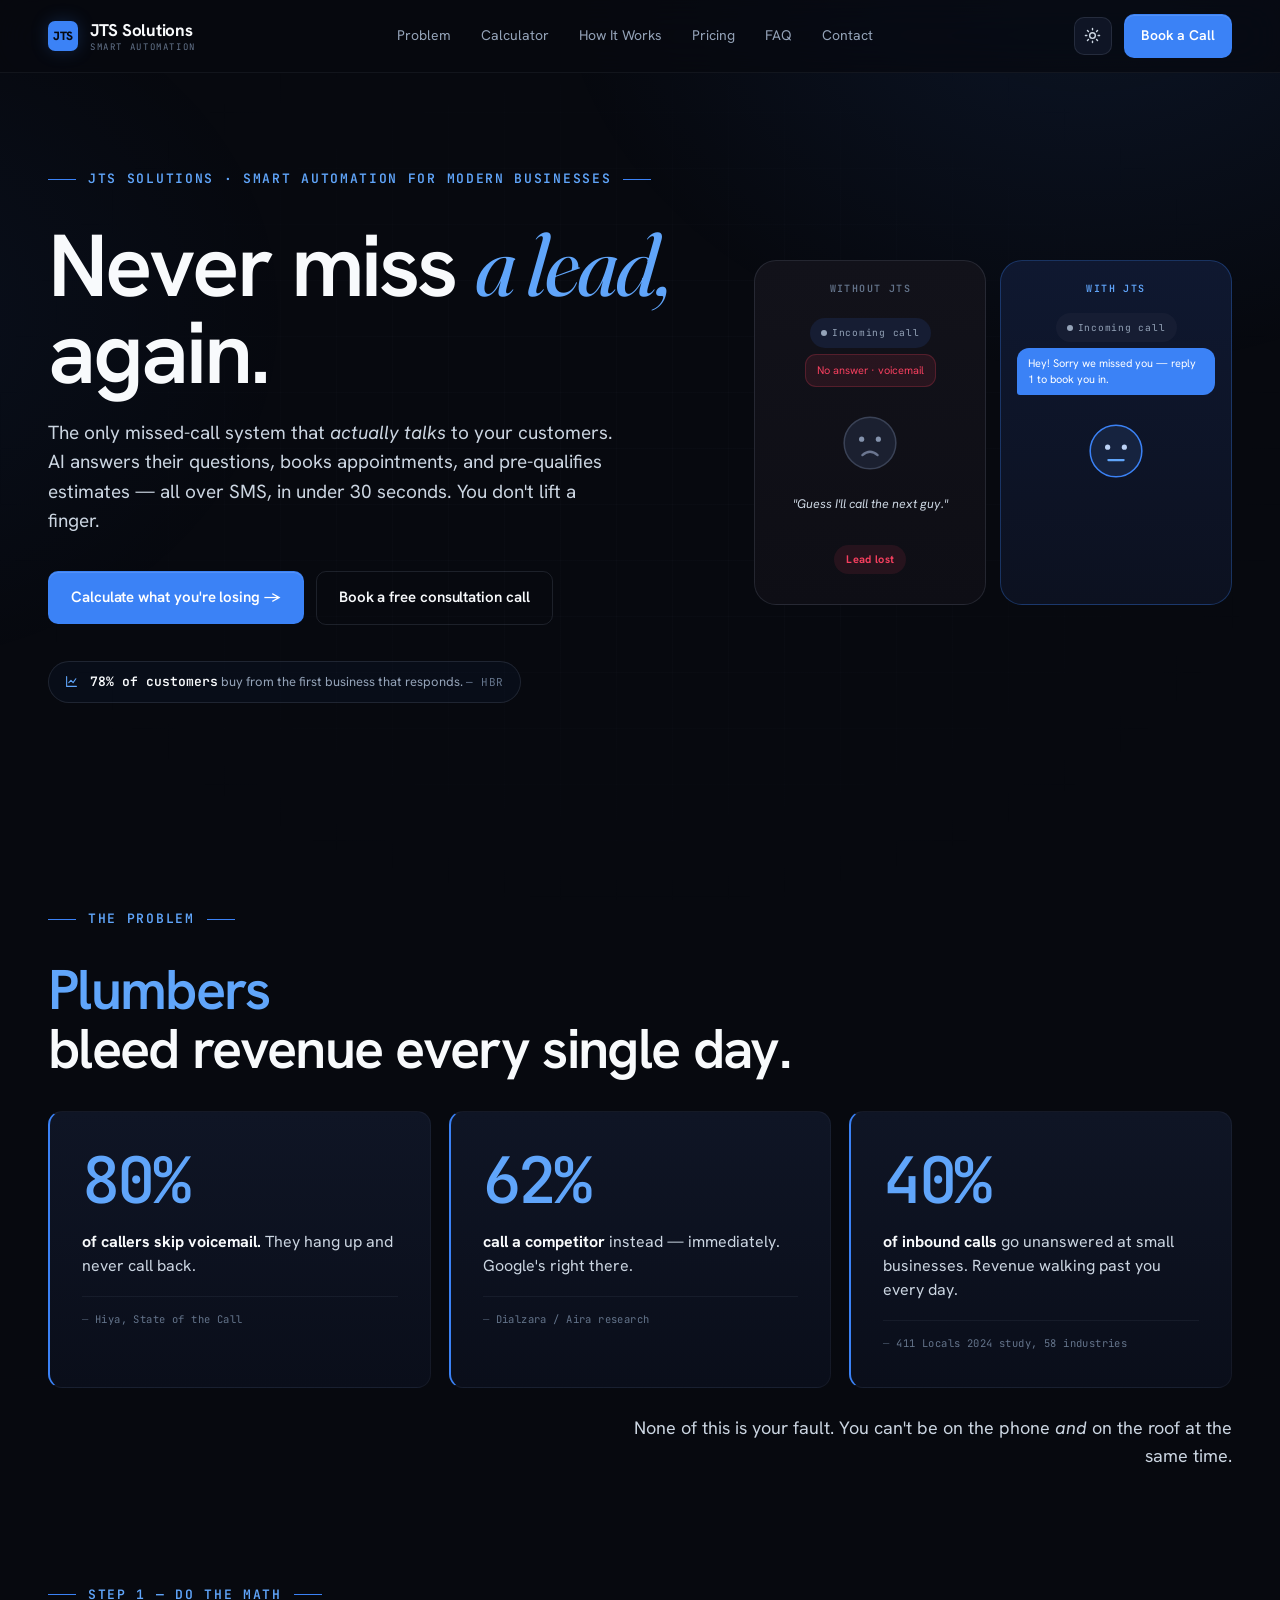
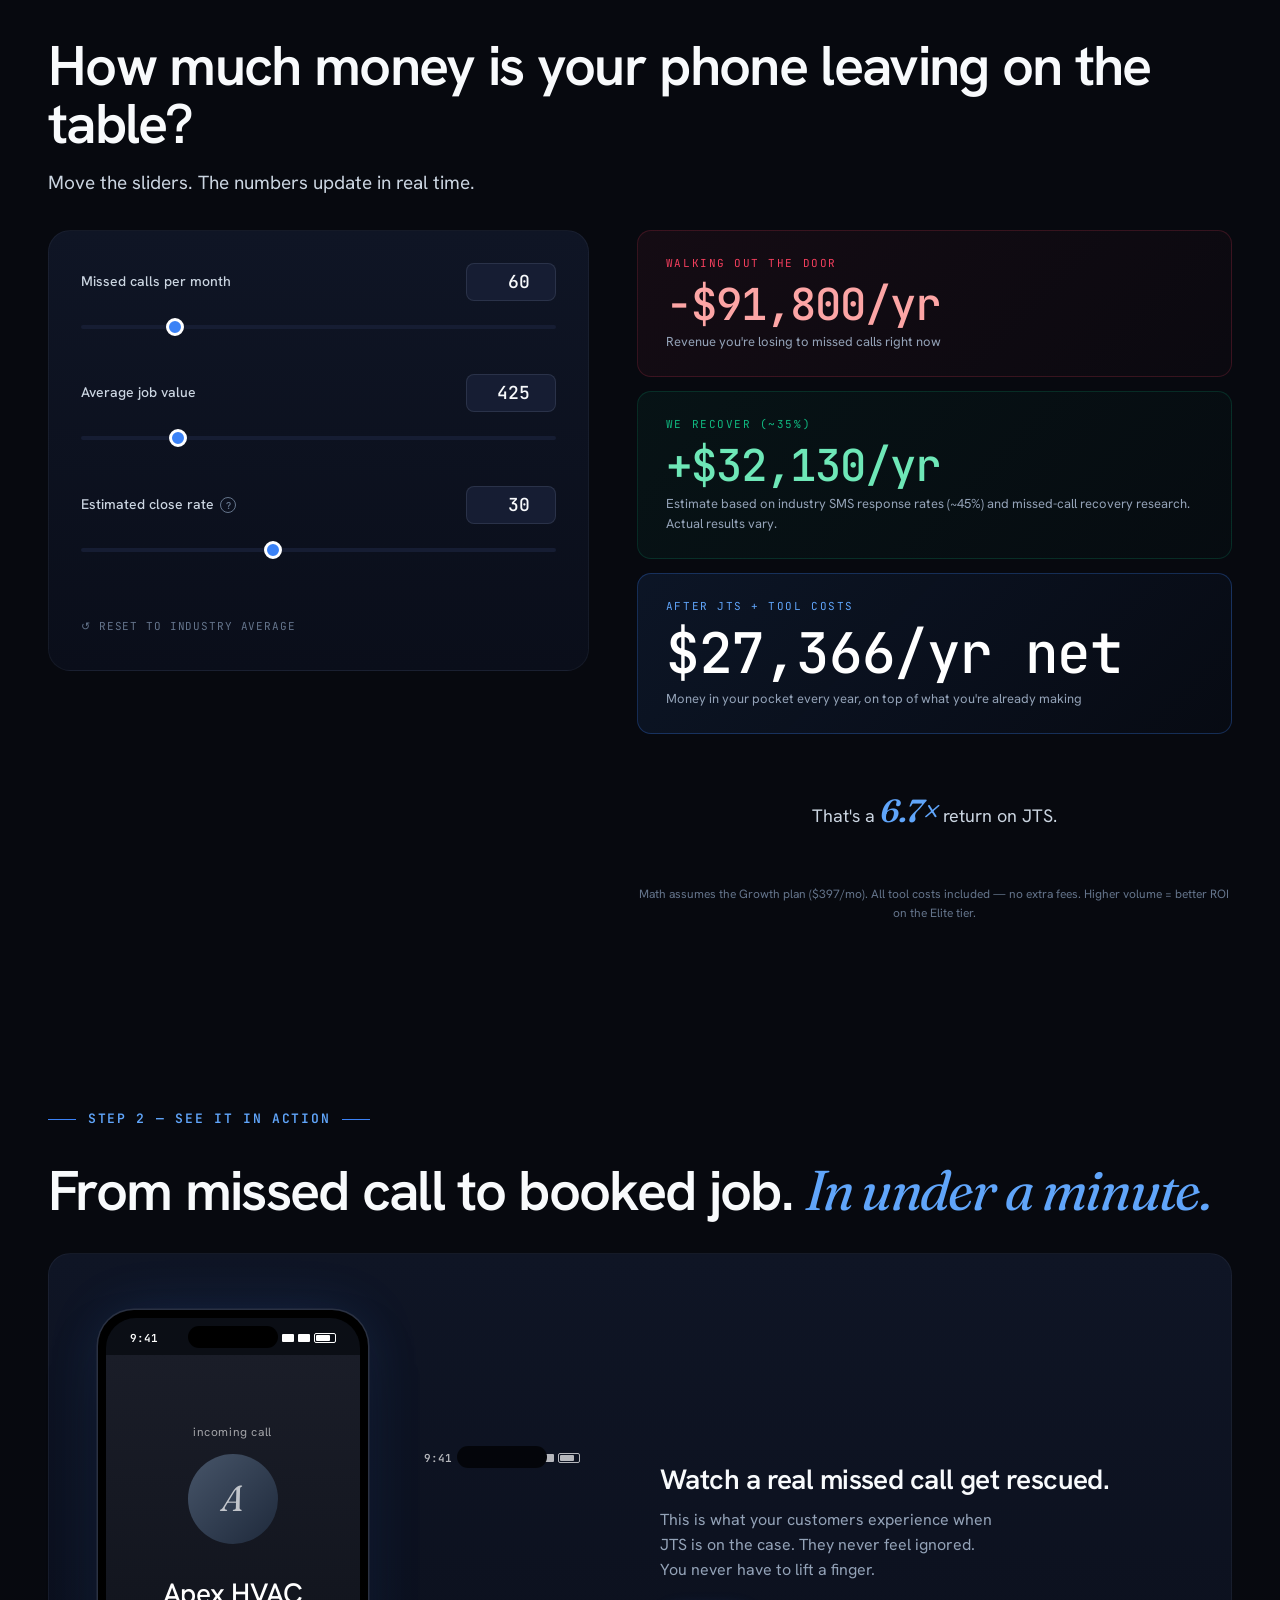
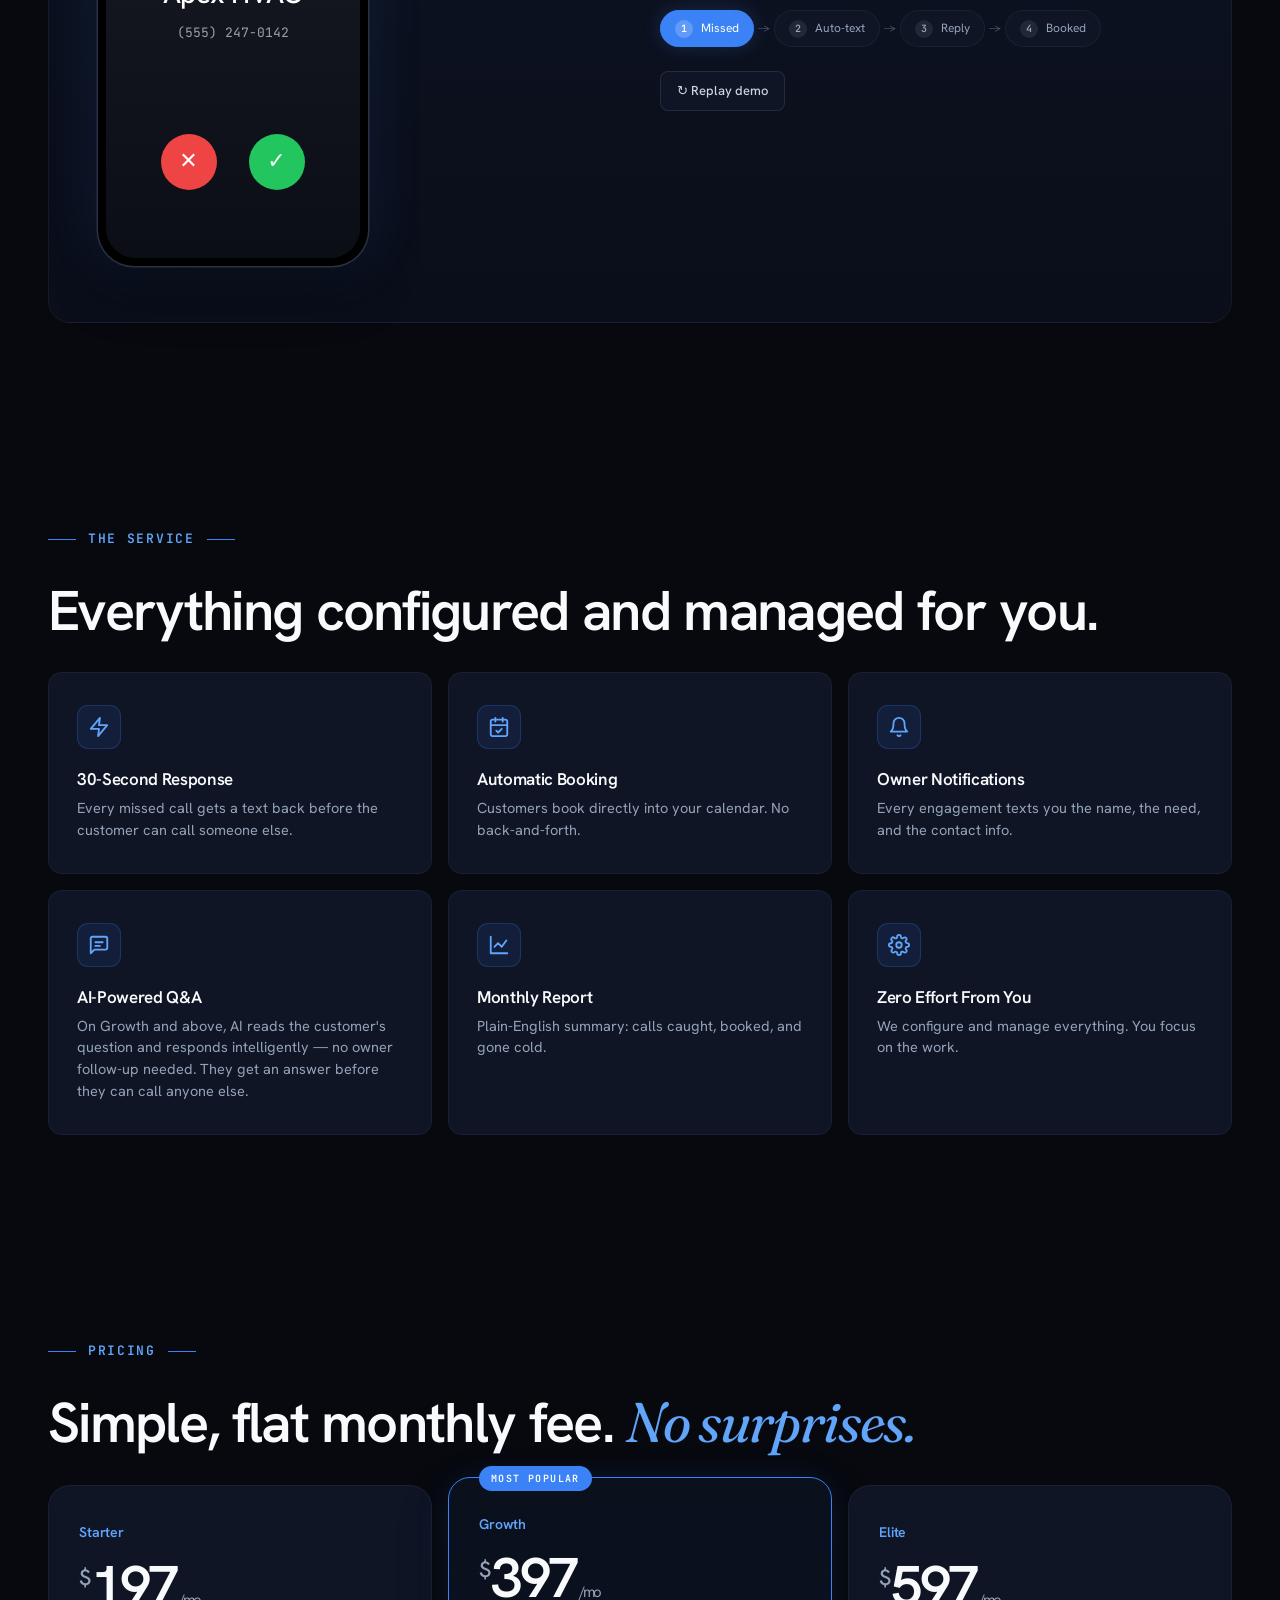
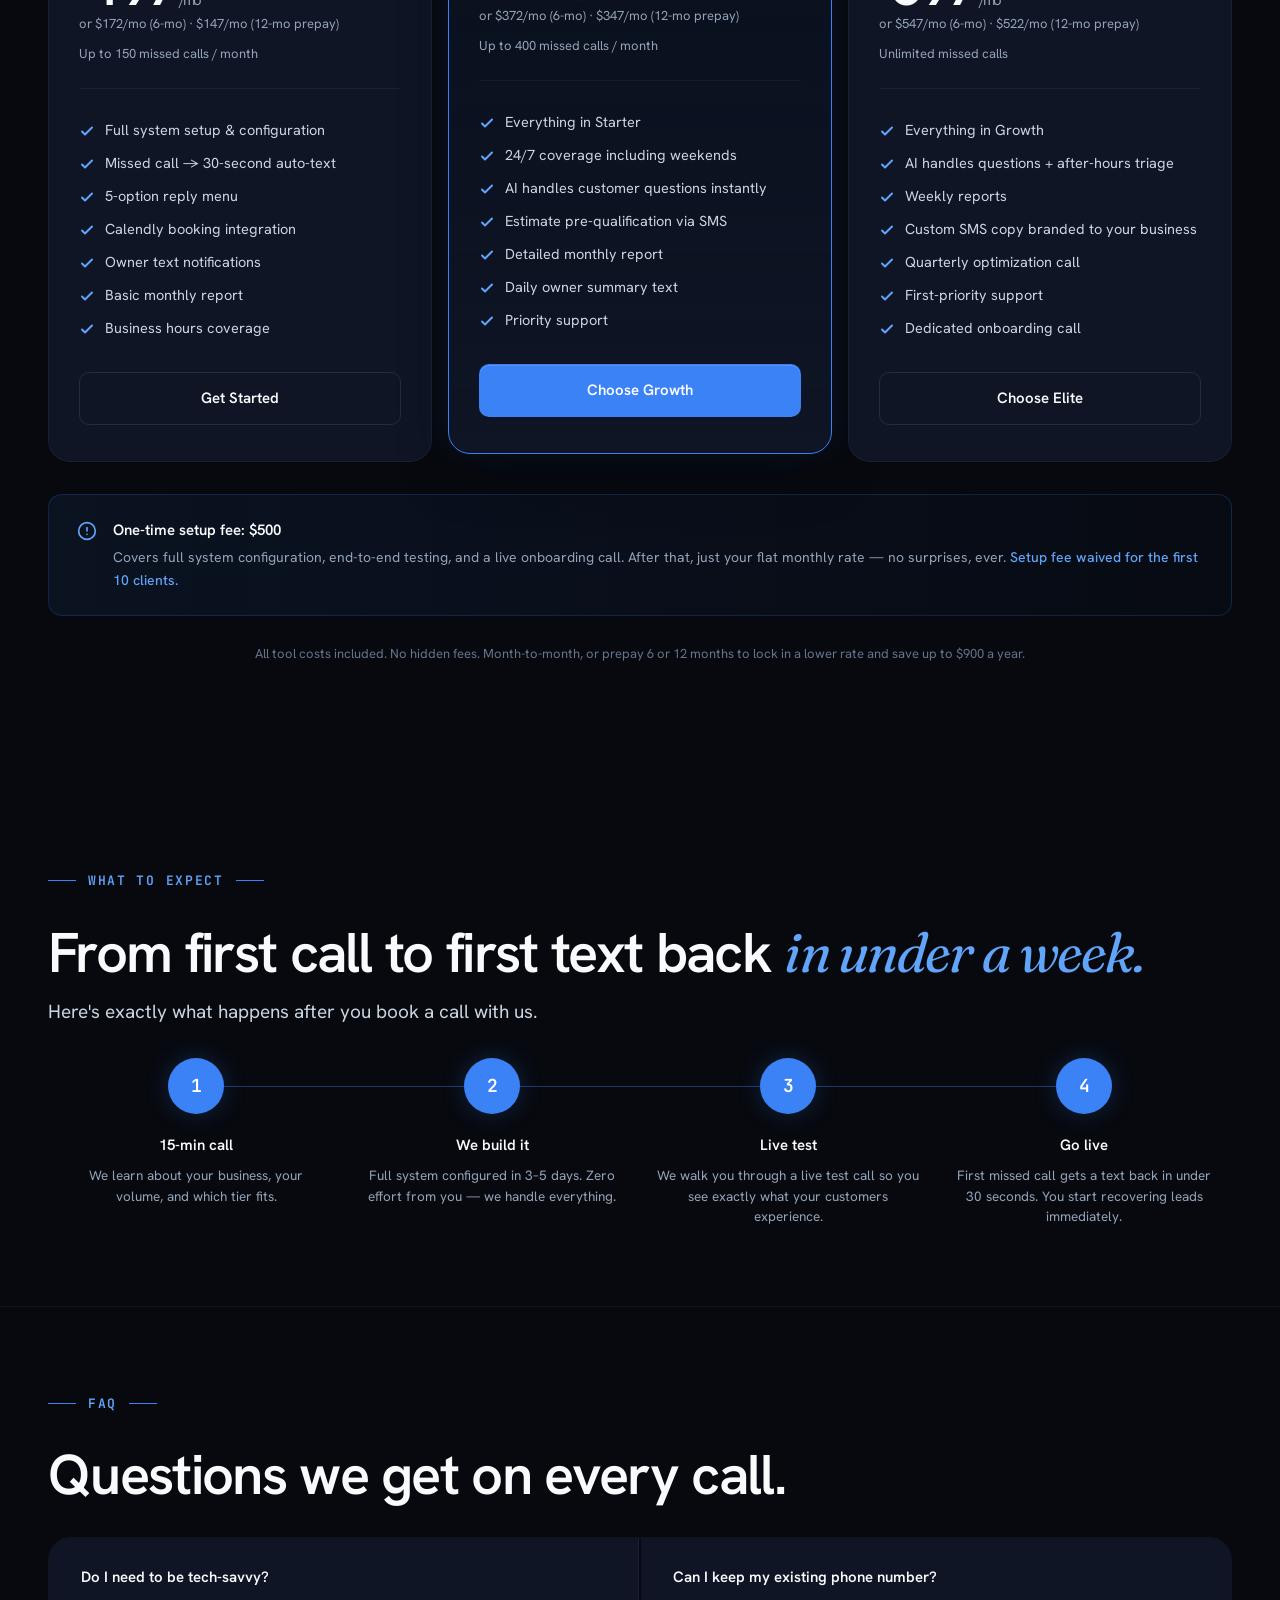
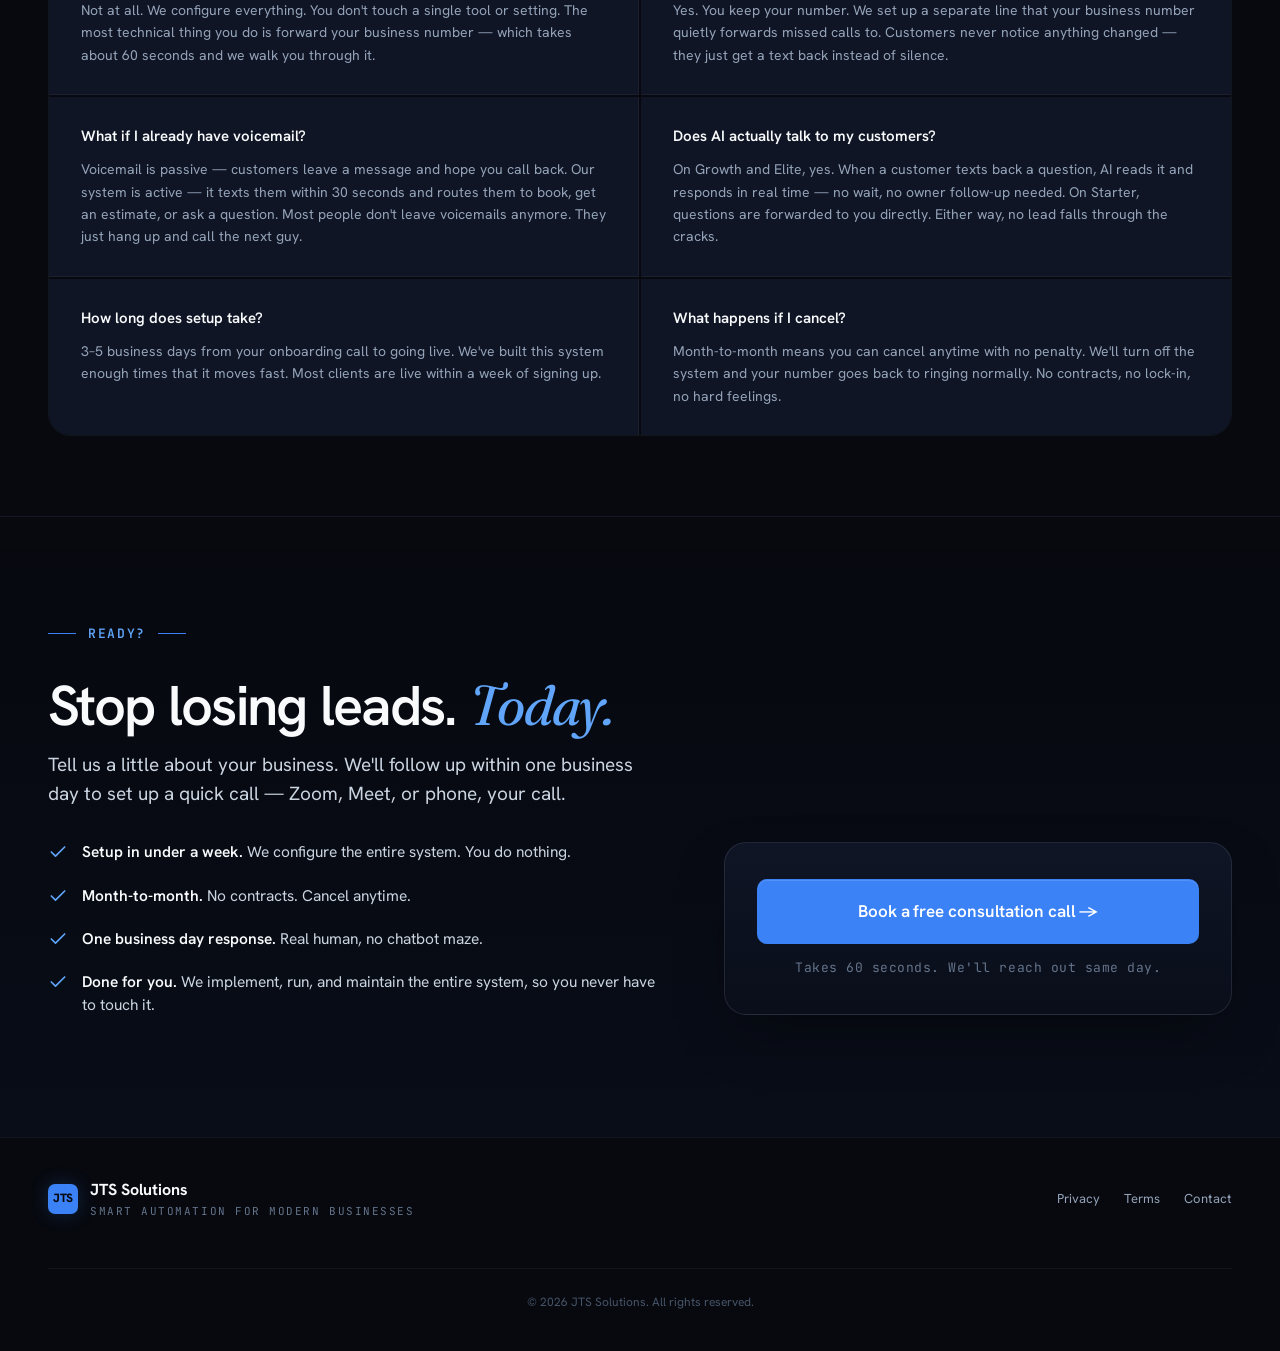
==== index.html @ 3356adad "Enlarge section labels and rework problem-close line - Bigger, more legible eyebrow labels (13px, ti" ====
<!DOCTYPE html>
<html lang="en">
<head>
<meta charset="UTF-8">
<meta name="viewport" content="width=device-width, initial-scale=1.0">
<meta name="description" content="JTS Solutions — AI-powered callback automation that texts your missed callers back in 30 seconds, so small businesses stop losing leads to voicemail. Never miss a lead again.">
<title>JTS Solutions — Never Miss a Lead Again</title>
<link rel="icon" type="image/svg+xml" href="data:image/svg+xml,%3Csvg xmlns='http://www.w3.org/2000/svg' viewBox='0 0 32 32'%3E%3Crect width='32' height='32' rx='6' fill='%230A0E1A'/%3E%3Cpath d='M9 9h14M9 15l4 4-4 4M19 23h4' stroke='%233B82F6' stroke-width='2.5' stroke-linecap='round' stroke-linejoin='round' fill='none'/%3E%3C/svg%3E">
<link rel="preconnect" href="https://fonts.googleapis.com">
<link rel="preconnect" href="https://fonts.gstatic.com" crossorigin>
<link href="https://fonts.googleapis.com/css2?family=Fraunces:ital,opsz,wght@0,9..144,400;0,9..144,600;0,9..144,700;1,9..144,400;1,9..144,600&family=Hanken+Grotesk:wght@300;400;500;600;700&family=JetBrains+Mono:wght@400;500;600&display=swap" rel="stylesheet">
<style>
/* ============================================================
   JTS SOLUTIONS — Never Miss a Lead Again
   ============================================================ */

:root {
  /* DARK (default) */
  --bg-0: #07090F;
  --bg-1: #0A0E1A;
  --bg-2: #0F1525;
  --bg-3: #161D33;
  --bg-elev: #1B2440;
  --line: rgba(148, 163, 184, 0.08);
  --line-2: rgba(148, 163, 184, 0.16);
  --blue: #3B82F6;
  --blue-bright: #60A5FA;
  --blue-soft: #93C5FD;
  --blue-glow: rgba(59, 130, 246, 0.22);
  --green: #10B981;
  --green-soft: rgba(16, 185, 129, 0.12);
  --rose: #F43F5E;
  --rose-soft: rgba(244, 63, 94, 0.10);
  --text-1: #F8FAFC;
  --text-2: #CBD5E1;
  --text-3: #94A3B8;
  --text-4: #64748B;
  --text-5: #475569;
  --nav-bg: rgba(7,9,15,0.72);
  --hv-pain-bg: linear-gradient(180deg,#12121a,#0e0e15);
  --hv-jts-bg: linear-gradient(180deg,#0f1830,#0c1120);
  --hv-head-pain: #1b2030; --hv-head-pain-stroke: #3a4256;
  --hv-head-jts: #16233f;
  --hv-eye-pain: #8493ad; --hv-eye-jts: #bcd2f5; --hv-mouth-pain: #6b7690;
  --serif: 'Fraunces', ui-serif, Georgia, serif;
  --sans: 'Hanken Grotesk', system-ui, sans-serif;
  --mono: 'JetBrains Mono', ui-monospace, monospace;
  --max: 1240px;
  --radius-sm: 8px;
  --radius: 14px;
  --radius-lg: 22px;
}
:root[data-theme="light"] {
  /* LIGHT — warm off-white */
  --bg-0: #F9F7F3;
  --bg-1: #F1EEE8;
  --bg-2: #FEFCF9;
  --bg-3: #EEEAE3;
  --bg-elev: #FEFCF9;
  --line: rgba(15,23,42,0.09);
  --line-2: rgba(15,23,42,0.15);
  --blue: #2563EB;
  --blue-bright: #3B82F6;
  --blue-soft: #60A5FA;
  --blue-glow: rgba(37,99,235,0.15);
  --green: #059669;
  --green-soft: rgba(5,150,105,0.12);
  --rose: #E11D48;
  --rose-soft: rgba(225,29,72,0.10);
  --text-1: #0F172A;
  --text-2: #334155;
  --text-3: #5B6472;
  --text-4: #8A94A6;
  --text-5: #9AA6B6;
  --nav-bg: rgba(250,248,243,0.82);
  --hv-pain-bg: linear-gradient(180deg,#F2EFEA,#EAE6DF);
  --hv-jts-bg: linear-gradient(180deg,#EEF4FF,#E4EDFC);
  --hv-head-pain: #E3E7EF; --hv-head-pain-stroke: #C0C8D6;
  --hv-head-jts: #DBEAFF;
  --hv-eye-pain: #7C8699; --hv-eye-jts: #2563EB; --hv-mouth-pain: #7C8699;
}

* { margin: 0; padding: 0; box-sizing: border-box; }
html { scroll-behavior: smooth; }
body {
  background: var(--bg-0);
  color: var(--text-1);
  font-family: var(--sans);
  font-size: 16px;
  line-height: 1.55;
  -webkit-font-smoothing: antialiased;
  -moz-osx-font-smoothing: grayscale;
  overflow-x: hidden;
  font-feature-settings: 'ss01', 'cv11';
}
img, svg { display: block; max-width: 100%; }
button { font: inherit; color: inherit; cursor: pointer; border: none; background: none; }
input, textarea, select { font: inherit; color: inherit; outline: none; }
a { color: inherit; text-decoration: none; }
::selection { background: var(--blue); color: var(--bg-0); }

/* atmosphere */
body::before {
  content: '';
  position: fixed; inset: 0;
  pointer-events: none;
  background:
    radial-gradient(ellipse 900px 700px at 85% -5%, rgba(59,130,246,0.10), transparent 60%),
    radial-gradient(ellipse 700px 600px at -10% 35%, rgba(59,130,246,0.06), transparent 60%);
  z-index: 0;
}
body::after {
  content: '';
  position: fixed; inset: 0;
  pointer-events: none;
  background-image:
    linear-gradient(rgba(148,163,184,0.025) 1px, transparent 1px),
    linear-gradient(90deg, rgba(148,163,184,0.025) 1px, transparent 1px);
  background-size: 56px 56px;
  -webkit-mask-image: radial-gradient(ellipse at center, black 30%, transparent 75%);
          mask-image: radial-gradient(ellipse at center, black 30%, transparent 75%);
  z-index: 0;
}
main, nav, footer { position: relative; z-index: 1; }

/* layout primitives */
.container { max-width: var(--max); margin: 0 auto; padding: 0 28px; }
.section { padding: 120px 0; position: relative; }
.section--tight { padding: 80px 0; }

.eyebrow {
  display: inline-flex;
  align-items: center;
  gap: 12px;
  font-family: var(--mono);
  font-size: 13px;
  font-weight: 600;
  letter-spacing: 0.13em;
  text-transform: uppercase;
  color: var(--blue-bright);
  margin-bottom: 32px;
}
.eyebrow::before {
  content: '';
  width: 28px;
  height: 1px;
  background: var(--blue);
}
.eyebrow::after {
  content: '';
  width: 28px;
  height: 1px;
  background: var(--blue);
}
.rot-word {
  display: inline-block;
  color: var(--blue-bright);
  transition: transform .34s cubic-bezier(.2,.8,.2,1), opacity .34s;
  will-change: transform, opacity;
}
.rot-word.rot-out { transform: translateY(-65%); opacity: 0; }
.rot-word.rot-in  { transform: translateY(65%); opacity: 0; transition: none; }

h1, h2, h3, h4 { font-family: var(--sans); font-weight: 600; letter-spacing: -0.02em; line-height: 1.05; }
.serif { font-family: var(--serif); font-weight: 400; }
.italic { font-style: italic; }

h1 { font-size: clamp(44px, 7.6vw, 88px); letter-spacing: -0.035em; line-height: 0.98; }
h2 { font-size: clamp(34px, 5vw, 56px); letter-spacing: -0.03em; }
h3 { font-size: clamp(22px, 2.4vw, 28px); }

p.lead { font-size: 19px; color: var(--text-2); line-height: 1.55; max-width: 56ch; }
p { color: var(--text-2); }
.muted { color: var(--text-3); }
.dim { color: var(--text-4); }

/* buttons */
.btn {
  display: inline-flex;
  align-items: center;
  justify-content: center;
  gap: 10px;
  padding: 14px 22px;
  border-radius: 10px;
  font-weight: 600;
  font-size: 15px;
  letter-spacing: -0.005em;
  transition: all 180ms ease;
  white-space: nowrap;
  cursor: pointer;
  border: 1px solid transparent;
}
.btn--primary {
  background: var(--blue);
  color: white;
  box-shadow: 0 0 0 0 var(--blue-glow), 0 1px 0 0 rgba(255,255,255,0.12) inset;
}
.btn--primary:hover {
  background: var(--blue-bright);
  box-shadow: 0 0 28px 4px var(--blue-glow), 0 1px 0 0 rgba(255,255,255,0.12) inset;
  transform: translateY(-1px);
}
.btn--ghost {
  background: transparent;
  color: var(--text-1);
  border-color: var(--line-2);
}
.btn--ghost:hover {
  border-color: var(--blue);
  color: white;
  background: rgba(59,130,246,0.06);
}
.btn--sm { padding: 10px 16px; font-size: 14px; }

/* ============================================================
   NAV
   ============================================================ */
nav.top {
  position: sticky;
  top: 0;
  z-index: 100;
  backdrop-filter: blur(18px) saturate(140%);
  -webkit-backdrop-filter: blur(18px) saturate(140%);
  background: var(--nav-bg);
  border-bottom: 1px solid var(--line);
}
.nav-inner {
  max-width: var(--max);
  margin: 0 auto;
  padding: 14px 28px;
  display: flex;
  align-items: center;
  justify-content: space-between;
  gap: 24px;
}
.brand {
  display: flex;
  align-items: center;
  gap: 12px;
  font-weight: 700;
  font-size: 17px;
  letter-spacing: -0.015em;
}
.brand-mark {
  width: 30px; height: 30px;
  background: var(--blue);
  border-radius: 7px;
  display: grid;
  place-items: center;
  color: var(--bg-0);
  font-weight: 800;
  font-size: 12px;
  letter-spacing: -0.02em;
  box-shadow: 0 0 18px var(--blue-glow);
}
.brand-text { color: var(--text-1); }
.brand-text small {
  display: block;
  font-family: var(--mono);
  font-size: 9px;
  font-weight: 400;
  letter-spacing: 0.18em;
  text-transform: uppercase;
  color: var(--text-4);
  margin-top: -2px;
}
.nav-links {
  display: flex;
  align-items: center;
  gap: 30px;
}
.nav-links a {
  font-size: 14px;
  color: var(--text-3);
  transition: color 150ms;
}
.nav-links a:hover { color: var(--text-1); }
.nav-right { display:flex; align-items:center; gap:12px; }
.theme-toggle { display:inline-flex; align-items:center; justify-content:center; width:38px; height:38px; border-radius:10px; border:1px solid var(--line-2); background:var(--bg-2); color:var(--text-2); transition:color .15s,border-color .15s,background .15s; }
.theme-toggle:hover { color:var(--text-1); border-color:var(--blue); }
.theme-toggle .ic-moon { display:none; }
.theme-toggle .ic-sun { display:block; }
:root[data-theme="light"] .theme-toggle .ic-moon { display:block; }
:root[data-theme="light"] .theme-toggle .ic-sun { display:none; }

@media (max-width: 880px) {
  .nav-links { display: none; }
}

/* ============================================================
   HERO
   ============================================================ */
.hero {
  padding: 90px 0 80px;
  position: relative;
  overflow: hidden;
}
.hero-grid {
  display: grid;
  grid-template-columns: 1.15fr 0.85fr;
  gap: 60px;
  align-items: center;
}
@media (max-width: 920px) {
  .hero-grid { grid-template-columns: 1fr; gap: 40px; }
}
.hero-text > * { opacity: 0; transform: translateY(14px); animation: rise 800ms cubic-bezier(0.2, 0.8, 0.2, 1) forwards; }
.hero-text > *:nth-child(1) { animation-delay: 80ms; }
.hero-text > *:nth-child(2) { animation-delay: 200ms; }
.hero-text > *:nth-child(3) { animation-delay: 360ms; }
.hero-text > *:nth-child(4) { animation-delay: 520ms; }
.hero-text > *:nth-child(5) { animation-delay: 680ms; }
@keyframes rise { to { opacity: 1; transform: translateY(0); } }

.hero h1 {
  margin-bottom: 22px;
}
.hero h1 .accent {
  font-family: var(--serif);
  font-style: italic;
  font-weight: 400;
  color: var(--blue-bright);
  letter-spacing: -0.025em;
}
.hero-sub {
  font-size: 19px;
  color: var(--text-2);
  max-width: 52ch;
  margin-bottom: 36px;
  line-height: 1.55;
}
.hero-ctas {
  display: flex;
  gap: 12px;
  flex-wrap: wrap;
  margin-bottom: 36px;
}
.hero-ticker {
  display: inline-flex;
  align-items: center;
  gap: 12px;
  padding: 10px 16px;
  border: 1px solid var(--line-2);
  border-radius: 999px;
  background: rgba(59,130,246,0.04);
  font-size: 13px;
  color: var(--text-3);
}
.hero-ticker .dot {
  width: 7px; height: 7px;
  background: var(--green);
  border-radius: 50%;
  box-shadow: 0 0 0 0 rgba(16,185,129,0.5);
  animation: pulse-dot 2.4s ease-in-out infinite;
}
@keyframes pulse-dot {
  0%, 100% { box-shadow: 0 0 0 0 rgba(16,185,129,0.5); }
  50% { box-shadow: 0 0 0 8px rgba(16,185,129,0); }
}
.hero-ticker strong {
  font-family: var(--mono);
  color: var(--text-1);
  font-weight: 500;
  font-variant-numeric: tabular-nums;
}

/* hero graphic */
.hero-graphic {
  opacity: 0;
  animation: rise 1000ms cubic-bezier(0.2,0.8,0.2,1) 600ms forwards;
  position: relative;
  aspect-ratio: 1 / 1;
  max-width: 520px;
  margin: 0 auto;
}
.hero-graphic svg { width: 100%; height: 100%; }
.hero-visual { opacity:0; animation: rise 1000ms cubic-bezier(0.2,0.8,0.2,1) 600ms forwards; display:grid; grid-template-columns:1fr 1fr; gap:14px; max-width:520px; width:100%; margin:0 auto; }
.hv-scene { border-radius: var(--radius-lg); border:1px solid var(--line-2); padding:20px 16px 22px; display:flex; flex-direction:column; align-items:center; text-align:center; }
.hv-pain { background: var(--hv-pain-bg); }
.hv-jts { background: var(--hv-jts-bg); border-color: rgba(59,130,246,0.30); }
.hv-lab { font-family:var(--mono); font-size:10px; letter-spacing:.14em; text-transform:uppercase; font-weight:600; margin-bottom:16px; }
.hv-pain .hv-lab { color: var(--text-4); }
.hv-jts .hv-lab { color: var(--blue-bright); }
.hv-strip { width:100%; min-height:74px; display:flex; flex-direction:column; gap:6px; justify-content:flex-end; margin-bottom:18px; }
.hv-msg { font-size:11px; line-height:1.4; padding:8px 11px; border-radius:11px; opacity:0; transform:translateY(6px); transition:opacity .4s, transform .4s; }
.hv-msg.hv-show { opacity:1; transform:none; }
.hv-ring { background:var(--bg-3); color:var(--text-3); align-self:center; border-radius:20px; font-family:var(--mono); font-size:9.5px; letter-spacing:.08em; }
.hv-vm { background:var(--rose-soft); color:var(--rose); border:1px solid rgba(244,63,94,0.22); align-self:center; }
.hv-txt { background:var(--blue); color:#fff; align-self:flex-start; border-radius:12px 12px 12px 3px; text-align:left; }
.hv-dot { display:inline-block; width:6px; height:6px; border-radius:50%; background:var(--text-3); margin-right:5px; animation:hv-blink 1s infinite; }
@keyframes hv-blink { 0%,100%{opacity:.3} 50%{opacity:1} }
.hv-face { width:76px; height:76px; margin-bottom:14px; }
.hv-head { transition:fill .5s, stroke .5s; }
.hv-pain .hv-head { fill:var(--hv-head-pain); stroke:var(--hv-head-pain-stroke); stroke-width:2; }
.hv-jts .hv-head { fill:var(--hv-head-jts); stroke:var(--blue); stroke-width:2; }
.hv-eye { transition:fill .5s; }
.hv-pain .hv-eye { fill:var(--hv-eye-pain); }
.hv-jts .hv-eye { fill:var(--hv-eye-jts); }
.hv-mouth { fill:none; stroke-width:3; stroke-linecap:round; opacity:0; transition:opacity .45s; }
.hv-pain .hv-mouth { stroke:var(--hv-mouth-pain); }
.hv-jts .hv-mouth { stroke:var(--blue-bright); }
.hv-m-neutral { opacity:1; }
.hv-scene.hv-reacted .hv-m-neutral { opacity:0; }
.hv-pain.hv-reacted .hv-m-sad { opacity:1; }
.hv-jts.hv-reacted .hv-m-happy { opacity:1; }
.hv-brow { stroke:var(--blue-bright); stroke-width:2.4; stroke-linecap:round; fill:none; opacity:0; transition:opacity .45s; }
.hv-jts.hv-reacted .hv-brow { opacity:.9; }
.hv-cap { font-size:12.5px; color:var(--text-2); line-height:1.45; min-height:36px; font-style:italic; opacity:0; transform:translateY(6px); transition:opacity .5s, transform .5s; }
.hv-scene.hv-reacted .hv-cap { opacity:1; transform:none; }
.hv-outcome { margin-top:14px; font-size:11px; font-weight:700; letter-spacing:.03em; padding:6px 12px; border-radius:20px; opacity:0; transform:scale(.9); transition:opacity .4s, transform .4s; }
.hv-scene.hv-reacted .hv-outcome { opacity:1; transform:none; }
.hv-pain .hv-outcome { background:var(--rose-soft); color:var(--rose); }
.hv-jts .hv-outcome { background:var(--green-soft); color:var(--green); }
@media (max-width:460px){ .hv-face{width:64px;height:64px} .hv-msg{font-size:10.5px} }
.network-node { fill: var(--blue); }
.network-node-pulse { fill: var(--blue-bright); }
.network-line { stroke: rgba(59,130,246,0.25); stroke-width: 1; fill: none; }
.network-line-bright { stroke: var(--blue); stroke-width: 1.4; fill: none; }
@keyframes node-pulse {
  0%, 100% { opacity: 0.4; transform-box: fill-box; transform-origin: center; transform: scale(1); }
  50% { opacity: 1; transform: scale(1.6); }
}
.network-pulse-1 { animation: node-pulse 3s ease-in-out infinite; }
.network-pulse-2 { animation: node-pulse 3s ease-in-out 0.6s infinite; }
.network-pulse-3 { animation: node-pulse 3s ease-in-out 1.2s infinite; }
.network-pulse-4 { animation: node-pulse 3s ease-in-out 1.8s infinite; }
.network-pulse-5 { animation: node-pulse 3s ease-in-out 2.4s infinite; }

@keyframes flow {
  from { stroke-dashoffset: 100; }
  to { stroke-dashoffset: 0; }
}
.network-flow {
  stroke: var(--blue-bright);
  stroke-width: 1.5;
  fill: none;
  stroke-dasharray: 4 8;
  animation: flow 4s linear infinite;
}

/* ============================================================
   INDUSTRY SELECTOR
   ============================================================ */
.industry-section {
  padding: 60px 0 40px;
  border-top: 1px solid var(--line);
}
.industry-pills {
  display: flex;
  flex-wrap: wrap;
  gap: 8px;
  margin-top: 28px;
}
.pill {
  padding: 9px 16px;
  background: var(--bg-2);
  border: 1px solid var(--line-2);
  border-radius: 999px;
  font-size: 14px;
  font-weight: 500;
  color: var(--text-2);
  transition: all 160ms ease;
  cursor: pointer;
}
.pill:hover {
  border-color: var(--blue);
  color: var(--text-1);
}
.pill.active {
  background: var(--blue);
  border-color: var(--blue);
  color: white;
  box-shadow: 0 0 18px var(--blue-glow);
}

/* ============================================================
   PROBLEM
   ============================================================ */
.stats-grid {
  display: grid;
  grid-template-columns: repeat(3, 1fr);
  gap: 18px;
  margin-top: 32px;
}
@media (max-width: 820px) {
  .stats-grid { grid-template-columns: 1fr; }
}
.stat-card {
  padding: 36px 32px;
  background: linear-gradient(180deg, var(--bg-2), var(--bg-1));
  border: 1px solid var(--line);
  border-radius: var(--radius);
  border-left: 2px solid var(--blue);
  transition: border-color 200ms;
}
.stat-card:hover { border-left-color: var(--blue-bright); }
.stat-num {
  font-family: var(--mono);
  font-size: clamp(44px, 5vw, 64px);
  font-weight: 500;
  color: var(--blue-bright);
  letter-spacing: -0.04em;
  font-variant-numeric: tabular-nums;
  line-height: 1;
  margin-bottom: 18px;
}
.stat-desc {
  color: var(--text-2);
  font-size: 16px;
  line-height: 1.5;
}
.problem-close {
  margin-top: 26px;
  font-size: 18px;
  color: var(--text-2);
  max-width: 62ch;
  margin-left: auto;
  text-align: right;
}
#problem { padding-bottom: 48px; }
.stat-source {
  margin-top: 18px;
  font-family: var(--mono);
  font-size: 10.5px;
  color: var(--text-4);
  letter-spacing: 0.04em;
  padding-top: 14px;
  border-top: 1px solid var(--line);
}
.stat-source::before {
  content: '— ';
  opacity: 0.6;
}

/* ============================================================
   ROI CALCULATOR
   ============================================================ */
.calc-wrap {
  display: grid;
  grid-template-columns: 1fr 1.1fr;
  gap: 48px;
  margin-top: 32px;
  align-items: start;
}
@media (max-width: 920px) { .calc-wrap { grid-template-columns: 1fr; gap: 32px; } }

.calc-inputs {
  background: linear-gradient(180deg, var(--bg-2), var(--bg-1));
  border: 1px solid var(--line);
  border-radius: var(--radius-lg);
  padding: 32px;
}
.calc-input {
  margin-bottom: 28px;
}
.calc-input:last-child { margin-bottom: 0; }
.calc-label {
  display: flex;
  justify-content: space-between;
  align-items: center;
  margin-bottom: 14px;
}
.calc-label-text {
  font-size: 14px;
  font-weight: 500;
  color: var(--text-2);
  display: inline-flex;
  align-items: center;
  gap: 6px;
}
.calc-help {
  width: 16px; height: 16px;
  border-radius: 50%;
  border: 1px solid var(--text-4);
  color: var(--text-4);
  font-size: 10px;
  font-weight: 700;
  display: inline-grid;
  place-items: center;
  cursor: help;
  position: relative;
}
.calc-help:hover::after {
  content: attr(data-tip);
  position: absolute;
  left: 24px; top: 50%;
  transform: translateY(-50%);
  background: var(--bg-3);
  border: 1px solid var(--line-2);
  padding: 8px 12px;
  border-radius: 8px;
  font-size: 12px;
  color: var(--text-2);
  white-space: nowrap;
  z-index: 10;
  font-weight: 400;
  text-transform: none;
  letter-spacing: 0;
}
.calc-value {
  font-family: var(--mono);
  font-size: 18px;
  font-weight: 500;
  color: var(--text-1);
  background: var(--bg-3);
  border: 1px solid var(--line-2);
  border-radius: 8px;
  padding: 4px 10px;
  width: 90px;
  text-align: right;
  font-variant-numeric: tabular-nums;
}
.calc-value:focus { border-color: var(--blue); }

input[type="range"] {
  width: 100%;
  -webkit-appearance: none; appearance: none;
  background: transparent;
  height: 24px;
  cursor: pointer;
}
input[type="range"]::-webkit-slider-runnable-track {
  height: 4px;
  background: var(--bg-3);
  border-radius: 999px;
}
input[type="range"]::-moz-range-track {
  height: 4px;
  background: var(--bg-3);
  border-radius: 999px;
}
input[type="range"]::-webkit-slider-thumb {
  -webkit-appearance: none; appearance: none;
  width: 18px; height: 18px;
  background: var(--blue);
  border: 3px solid white;
  border-radius: 50%;
  margin-top: -7px;
  box-shadow: 0 0 0 0 var(--blue-glow);
  transition: box-shadow 150ms;
}
input[type="range"]:hover::-webkit-slider-thumb { box-shadow: 0 0 0 6px var(--blue-glow); }
input[type="range"]::-moz-range-thumb {
  width: 18px; height: 18px;
  background: var(--blue);
  border: 3px solid white;
  border-radius: 50%;
  box-shadow: 0 0 0 0 var(--blue-glow);
  transition: box-shadow 150ms;
}
input[type="range"]:hover::-moz-range-thumb { box-shadow: 0 0 0 6px var(--blue-glow); }

.calc-reset {
  margin-top: 20px;
  font-family: var(--mono);
  font-size: 11px;
  color: var(--text-4);
  letter-spacing: 0.08em;
  text-transform: uppercase;
  cursor: pointer;
  transition: color 150ms;
}
.calc-reset:hover { color: var(--blue-bright); }

.calc-output {
  display: grid;
  gap: 14px;
}
.calc-card {
  padding: 24px 28px;
  border-radius: var(--radius);
  border: 1px solid var(--line);
  position: relative;
  overflow: hidden;
}
.calc-card-loss { background: linear-gradient(135deg, rgba(244,63,94,0.06), rgba(244,63,94,0.02)); border-color: rgba(244,63,94,0.18); }
.calc-card-recover { background: linear-gradient(135deg, rgba(16,185,129,0.06), rgba(16,185,129,0.02)); border-color: rgba(16,185,129,0.18); }
.calc-card-net { background: linear-gradient(135deg, rgba(59,130,246,0.10), rgba(59,130,246,0.02)); border-color: rgba(59,130,246,0.28); }

.calc-card-label {
  font-family: var(--mono);
  font-size: 11px;
  letter-spacing: 0.14em;
  text-transform: uppercase;
  margin-bottom: 8px;
}
.calc-card-loss .calc-card-label { color: var(--rose); }
.calc-card-recover .calc-card-label { color: var(--green); }
.calc-card-net .calc-card-label { color: var(--blue-bright); }
.calc-card-num {
  font-family: var(--mono);
  font-size: clamp(32px, 4vw, 44px);
  font-weight: 500;
  letter-spacing: -0.025em;
  font-variant-numeric: tabular-nums;
  line-height: 1.1;
}
.calc-card-loss .calc-card-num { color: #FCA5A5; }
.calc-card-recover .calc-card-num { color: #6EE7B7; }
.calc-card-net .calc-card-num { color: white; font-size: clamp(40px, 5vw, 56px); }
.calc-card-sub { font-size: 13px; color: var(--text-3); margin-top: 4px; }

.calc-multiplier {
  margin-top: 20px;
  padding: 18px 24px;
  text-align: center;
  font-size: 18px;
  color: var(--text-2);
}
.calc-multiplier .x {
  font-family: var(--serif);
  font-style: italic;
  font-size: 32px;
  font-weight: 600;
  color: var(--blue-bright);
  letter-spacing: -0.02em;
}
.calc-footnote {
  margin-top: 18px;
  font-size: 12px;
  color: var(--text-4);
  text-align: center;
}

/* ============================================================
   PHONE DEMO
   ============================================================ */
.demo-wrap {
  margin-top: 32px;
  display: grid;
  grid-template-columns: 1fr 1fr;
  gap: 40px;
  align-items: center;
  padding: 56px 40px;
  background: linear-gradient(180deg, var(--bg-2), var(--bg-1));
  border: 1px solid var(--line);
  border-radius: var(--radius-lg);
}
@media (max-width: 820px) {
  .demo-wrap { grid-template-columns: 1fr; gap: 28px; padding: 32px 20px; }
}

.phones {
  display: flex;
  align-items: flex-end;
  justify-content: center;
  gap: 24px;
  perspective: 1200px;
}
@media (max-width: 820px) {
  .phones { gap: 14px; }
}

.phone {
  width: 270px;
  background: #000;
  border-radius: 36px;
  padding: 8px;
  box-shadow:
    0 0 0 1.5px #2A3142,
    0 30px 60px -20px rgba(0,0,0,0.6),
    0 0 60px -10px var(--blue-glow);
  position: relative;
  flex-shrink: 0;
}
.phone--owner {
  width: 220px;
  transform: translateY(20px);
  opacity: 0.7;
  transition: opacity 400ms;
}
.phone--owner.phone--lit { opacity: 1; }
@media (max-width: 820px) {
  .phone { width: 240px; }
  .phone--owner { width: 200px; transform: translateY(0); }
}
@media (max-width: 480px) {
  .phone { width: 100%; max-width: 280px; }
  .phone--owner { width: 100%; max-width: 240px; }
  .phones { flex-direction: column; align-items: center; }
}

.phone-screen {
  background: #0B0E15;
  border-radius: 30px;
  height: 540px;
  position: relative;
  overflow: hidden;
  display: flex;
  flex-direction: column;
}
.phone--owner .phone-screen { height: 440px; }
.phone-notch {
  position: absolute;
  top: 8px;
  left: 50%;
  transform: translateX(-50%);
  width: 90px;
  height: 22px;
  background: #000;
  border-radius: 999px;
  z-index: 5;
}
.phone-status {
  display: flex;
  justify-content: space-between;
  align-items: center;
  padding: 12px 24px 8px;
  font-family: var(--mono);
  font-size: 11px;
  font-weight: 600;
  color: white;
  position: relative;
  z-index: 4;
}
.phone-status .icons {
  display: inline-flex;
  gap: 4px;
  align-items: center;
}
.phone-status .icons span {
  display: inline-block;
  width: 12px; height: 8px;
  background: white;
  border-radius: 1px;
}
.phone-status .icons span.bat {
  width: 22px; height: 10px;
  border: 1px solid white;
  background: transparent;
  border-radius: 2px;
  position: relative;
  padding: 1px;
}
.phone-status .icons span.bat::after {
  content: ''; display: block;
  width: 80%; height: 100%;
  background: white; border-radius: 1px;
}

.phone-content {
  flex: 1;
  position: relative;
  overflow: hidden;
  padding: 30px 14px 16px;
}

/* Incoming call screen */
.call-screen {
  position: absolute; inset: 0;
  background: linear-gradient(180deg, #1a1d28 0%, #0B0E15 100%);
  display: flex;
  flex-direction: column;
  align-items: center;
  justify-content: center;
  text-align: center;
  padding: 40px 20px;
  opacity: 0;
  transition: opacity 300ms;
}
.call-screen.show { opacity: 1; }
.call-label {
  font-size: 12px;
  color: rgba(255,255,255,0.6);
  margin-bottom: 12px;
  letter-spacing: 0.05em;
}
.call-name {
  font-size: 28px;
  color: white;
  font-weight: 500;
  margin-bottom: 8px;
  letter-spacing: -0.02em;
}
.call-num {
  font-family: var(--mono);
  font-size: 13px;
  color: rgba(255,255,255,0.6);
  margin-bottom: 60px;
}
.call-avatar {
  width: 90px; height: 90px;
  border-radius: 50%;
  background: linear-gradient(135deg, #475569, #1e293b);
  margin-bottom: 28px;
  display: grid;
  place-items: center;
  font-size: 36px;
  color: rgba(255,255,255,0.7);
  font-family: var(--serif);
  animation: ring-shake 0.6s ease-in-out infinite;
}
.call-screen:not(.ringing) .call-avatar { animation: none; }
@keyframes ring-shake {
  0%, 100% { transform: translateX(0); }
  20% { transform: translateX(-3px) rotate(-2deg); }
  40% { transform: translateX(3px) rotate(2deg); }
  60% { transform: translateX(-2px) rotate(-1deg); }
  80% { transform: translateX(2px) rotate(1deg); }
}
.call-buttons {
  display: flex;
  gap: 32px;
  margin-top: 30px;
}
.call-btn {
  width: 56px; height: 56px;
  border-radius: 50%;
  display: grid;
  place-items: center;
  color: white;
  font-size: 22px;
}
.call-btn.decline { background: #EF4444; }
.call-btn.accept { background: #22C55E; }

/* Missed call banner */
.missed-banner {
  position: absolute;
  top: 60px;
  left: 14px; right: 14px;
  padding: 14px 18px;
  background: rgba(40,44,55,0.95);
  backdrop-filter: blur(20px);
  border-radius: 14px;
  display: flex;
  align-items: center;
  gap: 12px;
  opacity: 0;
  transform: translateY(-20px);
  transition: opacity 300ms, transform 300ms;
}
.missed-banner.show { opacity: 1; transform: translateY(0); }
.missed-icon {
  width: 32px; height: 32px;
  border-radius: 8px;
  background: var(--rose);
  display: grid;
  place-items: center;
  color: white;
  font-size: 14px;
  flex-shrink: 0;
}
.missed-text {
  flex: 1;
  font-size: 13px;
  color: white;
  font-weight: 500;
}
.missed-text small {
  display: block;
  font-size: 11px;
  font-weight: 400;
  color: rgba(255,255,255,0.6);
  margin-top: 2px;
}

/* Messages */
.messages-screen {
  position: absolute; inset: 0;
  background: #0B0E15;
  display: flex;
  flex-direction: column;
  opacity: 0;
  transition: opacity 350ms;
}
.messages-screen.show { opacity: 1; }
.messages-header {
  padding: 40px 16px 12px;
  border-bottom: 0.5px solid rgba(255,255,255,0.08);
  text-align: center;
}
.messages-header .biz-name {
  font-size: 14px;
  font-weight: 600;
  color: white;
  letter-spacing: -0.01em;
}
.messages-header .biz-sub {
  font-size: 10px;
  color: rgba(255,255,255,0.5);
  margin-top: 2px;
  font-family: var(--mono);
}
.messages-body {
  flex: 1;
  overflow-y: auto;
  scrollbar-width: none;
  scroll-behavior: smooth;
  padding: 16px 12px 12px;
  display: flex;
  flex-direction: column;
  gap: 6px;
}
.messages-body::-webkit-scrollbar { display: none; }
.bubble {
  padding: 9px 14px;
  border-radius: 18px;
  font-size: 13.5px;
  line-height: 1.4;
  max-width: 78%;
  word-wrap: break-word;
  opacity: 0;
  transform: translateY(8px);
  animation-fill-mode: forwards;
}
.bubble.show {
  opacity: 1;
  transform: translateY(0);
  transition: opacity 300ms ease, transform 300ms ease;
}
.bubble--in {
  background: #1E2330;
  color: white;
  align-self: flex-start;
  border-bottom-left-radius: 5px;
}
.bubble--out {
  background: var(--blue);
  color: white;
  align-self: flex-end;
  border-bottom-right-radius: 5px;
}
.bubble--time {
  font-family: var(--mono);
  font-size: 10px;
  color: rgba(255,255,255,0.4);
  align-self: center;
  padding: 4px 0 2px;
  letter-spacing: 0.05em;
  text-transform: uppercase;
}

.typing {
  display: flex;
  gap: 3px;
  padding: 12px 14px;
  background: #1E2330;
  border-radius: 18px;
  border-bottom-left-radius: 5px;
  align-self: flex-start;
  opacity: 0;
  transition: opacity 200ms;
}
.typing.show { opacity: 1; }
.typing span {
  width: 6px; height: 6px;
  background: rgba(255,255,255,0.5);
  border-radius: 50%;
  animation: typing 1.2s ease-in-out infinite;
}
.typing span:nth-child(2) { animation-delay: 0.15s; }
.typing span:nth-child(3) { animation-delay: 0.3s; }
@keyframes typing {
  0%, 60%, 100% { transform: translateY(0); opacity: 0.4; }
  30% { transform: translateY(-3px); opacity: 1; }
}

/* Booking widget inside messages */
.booking-card {
  background: #1E2330;
  border-radius: 14px;
  padding: 14px;
  align-self: stretch;
  margin: 4px 0;
  opacity: 0;
  transform: translateY(8px);
  transition: opacity 300ms, transform 300ms;
}
.booking-card.show { opacity: 1; transform: translateY(0); }
.booking-title {
  font-size: 11px;
  font-family: var(--mono);
  letter-spacing: 0.1em;
  text-transform: uppercase;
  color: rgba(255,255,255,0.5);
  margin-bottom: 10px;
}
.slot-row {
  display: flex;
  gap: 6px;
  flex-wrap: wrap;
}
.slot {
  flex: 1;
  min-width: 0;
  padding: 8px 6px;
  background: rgba(255,255,255,0.05);
  border: 1px solid rgba(255,255,255,0.1);
  border-radius: 8px;
  font-size: 11px;
  color: white;
  text-align: center;
  transition: all 200ms;
}
.slot.selected {
  background: var(--blue);
  border-color: var(--blue);
  transform: scale(1.05);
  box-shadow: 0 0 18px var(--blue-glow);
}
.slot small {
  display: block;
  font-size: 9px;
  color: rgba(255,255,255,0.5);
  margin-bottom: 2px;
  font-family: var(--mono);
  letter-spacing: 0.05em;
}
.slot.selected small { color: rgba(255,255,255,0.8); }

/* Owner notification */
.owner-screen {
  position: absolute; inset: 0;
  background: #0B0E15;
  padding: 20px 12px;
  opacity: 1;
}
.owner-time {
  text-align: center;
  font-size: 50px;
  font-weight: 200;
  color: white;
  letter-spacing: -0.04em;
  margin-top: 8px;
  margin-bottom: 4px;
  font-family: var(--sans);
}
.owner-date {
  text-align: center;
  font-size: 13px;
  color: rgba(255,255,255,0.6);
  margin-bottom: 18px;
  font-weight: 500;
}
.owner-notif {
  background: rgba(40,44,55,0.95);
  backdrop-filter: blur(20px);
  padding: 12px 14px;
  border-radius: 14px;
  margin-bottom: 8px;
  opacity: 0;
  transform: translateY(-12px) scale(0.96);
  transition: opacity 350ms, transform 350ms;
}
.owner-notif.show { opacity: 1; transform: translateY(0) scale(1); }
.notif-header {
  display: flex;
  align-items: center;
  gap: 8px;
  margin-bottom: 4px;
}
.notif-app-icon {
  width: 18px; height: 18px;
  background: var(--blue);
  border-radius: 4px;
  display: grid;
  place-items: center;
  font-size: 10px;
  font-weight: 700;
  color: white;
}
.notif-app-name {
  font-size: 11px;
  font-weight: 600;
  color: rgba(255,255,255,0.9);
  letter-spacing: 0.02em;
}
.notif-time {
  margin-left: auto;
  font-size: 10px;
  color: rgba(255,255,255,0.5);
  font-family: var(--mono);
}
.notif-title {
  font-size: 13px;
  font-weight: 600;
  color: white;
  line-height: 1.3;
  margin-bottom: 2px;
}
.notif-body {
  font-size: 12px;
  color: rgba(255,255,255,0.7);
  line-height: 1.4;
}

/* Demo controls / steps */
.demo-info { padding: 4px 0; }
.demo-info h3 { margin-bottom: 14px; }
.demo-info p { color: var(--text-3); margin-bottom: 28px; max-width: 38ch; }

.demo-steps {
  display: flex;
  align-items: center;
  gap: 0;
  margin-bottom: 24px;
  flex-wrap: wrap;
}
.demo-step {
  display: flex;
  align-items: center;
  gap: 8px;
  padding: 8px 14px;
  border-radius: 999px;
  background: var(--bg-2);
  border: 1px solid var(--line);
  font-size: 12px;
  color: var(--text-3);
  transition: all 250ms ease;
}
.demo-step.active {
  background: var(--blue);
  border-color: var(--blue);
  color: white;
  box-shadow: 0 0 18px var(--blue-glow);
}
.demo-step .num {
  display: inline-grid;
  place-items: center;
  width: 18px; height: 18px;
  background: rgba(255,255,255,0.08);
  border-radius: 50%;
  font-family: var(--mono);
  font-size: 10px;
  font-weight: 600;
}
.demo-step.active .num { background: rgba(255,255,255,0.2); }
.demo-arrow {
  color: var(--text-5);
  margin: 0 4px;
  font-size: 11px;
}
.demo-replay {
  display: inline-flex;
  align-items: center;
  gap: 8px;
  padding: 9px 16px;
  background: var(--bg-2);
  border: 1px solid var(--line-2);
  border-radius: 8px;
  color: var(--text-2);
  font-size: 13px;
  font-weight: 500;
  transition: all 150ms;
}
.demo-replay:hover {
  border-color: var(--blue);
  color: white;
  background: rgba(59,130,246,0.06);
}

/* ============================================================
   FEATURES GRID
   ============================================================ */
.features-grid {
  display: grid;
  grid-template-columns: repeat(3, 1fr);
  gap: 16px;
  margin-top: 32px;
}
@media (max-width: 920px) { .features-grid { grid-template-columns: repeat(2, 1fr); } }
@media (max-width: 580px) { .features-grid { grid-template-columns: 1fr; } }
.feature {
  padding: 32px 28px;
  background: var(--bg-2);
  border: 1px solid var(--line);
  border-radius: var(--radius);
  transition: all 200ms ease;
}
.feature:hover {
  border-color: var(--line-2);
  transform: translateY(-2px);
  background: var(--bg-3);
}
.feature-icon {
  width: 44px; height: 44px;
  border-radius: 11px;
  background: rgba(59,130,246,0.10);
  border: 1px solid rgba(59,130,246,0.22);
  display: grid;
  place-items: center;
  margin-bottom: 22px;
  color: var(--blue-bright);
}
.feature h4 {
  font-size: 17px;
  font-weight: 600;
  margin-bottom: 8px;
  color: var(--text-1);
}
.feature p {
  font-size: 14.5px;
  color: var(--text-3);
  line-height: 1.5;
}

/* ============================================================
   TECH STACK
   ============================================================ */
.stack-list {
  margin-top: 48px;
  border: 1px solid var(--line);
  border-radius: var(--radius);
  overflow: hidden;
  background: var(--bg-1);
}
.stack-row {
  display: grid;
  grid-template-columns: 180px 1fr 100px;
  align-items: center;
  padding: 22px 28px;
  border-bottom: 1px solid var(--line);
  gap: 20px;
  transition: background 150ms;
}
.stack-row:hover { background: var(--bg-2); }
.stack-row:last-child { border-bottom: none; }
@media (max-width: 720px) {
  .stack-row { grid-template-columns: 1fr; gap: 4px; padding: 18px 20px; }
}
.stack-name {
  font-weight: 600;
  font-size: 16px;
  color: var(--text-1);
  display: flex;
  align-items: center;
  gap: 10px;
}
.stack-mark {
  width: 24px; height: 24px;
  border-radius: 5px;
  background: var(--bg-3);
  border: 1px solid var(--line-2);
  display: grid;
  place-items: center;
  font-size: 11px;
  font-weight: 700;
  color: var(--blue-bright);
  font-family: var(--mono);
}
.stack-desc {
  font-size: 14px;
  color: var(--text-3);
  line-height: 1.4;
}
.stack-cost {
  font-family: var(--mono);
  font-size: 13px;
  color: var(--text-3);
  text-align: right;
}
@media (max-width: 720px) { .stack-cost { text-align: left; } }

.stack-callout {
  margin-top: 22px;
  padding: 16px 20px;
  background: linear-gradient(90deg, rgba(59,130,246,0.10), rgba(59,130,246,0.02));
  border: 1px solid rgba(59,130,246,0.20);
  border-radius: var(--radius);
  font-size: 14.5px;
  color: var(--text-2);
  display: flex;
  align-items: center;
  gap: 12px;
}
.stack-callout svg { flex-shrink: 0; color: var(--blue-bright); }

/* ============================================================
   PRICING
   ============================================================ */
.pricing-grid {
  margin-top: 32px;
  display: grid;
  grid-template-columns: repeat(3, 1fr);
  gap: 16px;
  align-items: stretch;
}
@media (max-width: 920px) { .pricing-grid { grid-template-columns: 1fr; max-width: 460px; margin-left: auto; margin-right: auto; } }
.price-card {
  position: relative;
  padding: 36px 30px;
  background: var(--bg-2);
  border: 1px solid var(--line);
  border-radius: var(--radius-lg);
  display: flex;
  flex-direction: column;
}
.price-card.featured {
  border-color: var(--blue);
  background: linear-gradient(180deg, rgba(59,130,246,0.06), var(--bg-2));
  transform: translateY(-8px);
  box-shadow: 0 24px 60px -20px rgba(0,0,0,0.5), 0 0 40px -10px var(--blue-glow);
}
@media (max-width: 920px) { .price-card.featured { transform: none; } }
.price-tag {
  position: absolute;
  top: -12px;
  left: 30px;
  background: var(--blue);
  color: white;
  padding: 5px 12px;
  border-radius: 999px;
  font-family: var(--mono);
  font-size: 10px;
  font-weight: 600;
  letter-spacing: 0.14em;
  text-transform: uppercase;
}
.price-name {
  font-size: 14px;
  font-weight: 600;
  color: var(--blue-bright);
  letter-spacing: -0.01em;
  margin-bottom: 14px;
}
.price-amount {
  font-family: var(--sans);
  font-size: 56px;
  font-weight: 600;
  letter-spacing: -0.04em;
  line-height: 1;
  color: var(--text-1);
  margin-bottom: 4px;
}
.price-amount sup {
  font-size: 22px;
  font-weight: 500;
  color: var(--text-3);
  vertical-align: super;
  margin-right: 2px;
}
.price-amount span {
  font-size: 15px;
  font-weight: 400;
  color: var(--text-3);
  margin-left: 2px;
}
.price-volume {
  font-size: 13px;
  color: var(--text-3);
  margin-bottom: 24px;
  padding-bottom: 24px;
  border-bottom: 1px solid var(--line);
}
.price-features {
  list-style: none;
  margin-bottom: 28px;
  flex: 1;
}
.price-features li {
  display: flex;
  align-items: flex-start;
  gap: 10px;
  font-size: 14.5px;
  color: var(--text-2);
  padding: 6px 0;
  line-height: 1.45;
}
.price-features li::before {
  content: '';
  width: 16px; height: 16px;
  flex-shrink: 0;
  margin-top: 4px;
  background-image: url("data:image/svg+xml,%3Csvg xmlns='http://www.w3.org/2000/svg' viewBox='0 0 16 16' fill='none'%3E%3Cpath d='M3 8.5l3 3 7-7' stroke='%2360A5FA' stroke-width='2' stroke-linecap='round' stroke-linejoin='round'/%3E%3C/svg%3E");
  background-repeat: no-repeat;
}
.price-cta {
  width: 100%;
}
.price-footnote {
  margin-top: 28px;
  text-align: center;
  font-size: 13px;
  color: var(--text-4);
}

/* ============================================================
   FINAL CTA
   ============================================================ */
.cta-section {
  padding: 100px 0 120px;
  border-top: 1px solid var(--line);
  background: linear-gradient(180deg, transparent, rgba(59,130,246,0.04));
}

.cta-grid {
  display: grid;
  grid-template-columns: 1.1fr 0.9fr;
  gap: 56px;
  align-items: center;
  margin-top: 12px;
}
@media (max-width: 820px) {
  .cta-grid { grid-template-columns: 1fr; gap: 36px; }
}

.cta-perks {
  display: grid;
  gap: 20px;
}
.cta-perk {
  display: flex;
  align-items: flex-start;
  gap: 14px;
  font-size: 15.5px;
  color: var(--text-2);
  line-height: 1.5;
}
.cta-perk svg {
  color: var(--blue-bright);
  flex-shrink: 0;
  margin-top: 2px;
}
.cta-perk strong {
  color: var(--text-1);
  font-weight: 600;
}

.cta-action {
  background: linear-gradient(180deg, var(--bg-2), var(--bg-1));
  border: 1px solid var(--line-2);
  border-radius: var(--radius-lg);
  padding: 36px 32px;
  box-shadow: 0 24px 60px -20px rgba(0,0,0,0.5);
}
.cta-action-sub {
  margin-top: 14px;
  text-align: center;
  font-size: 13px;
  color: var(--text-4);
  font-family: var(--mono);
  letter-spacing: 0.04em;
}
.cta-tabs {
  display: inline-flex;
  background: var(--bg-2);
  border: 1px solid var(--line-2);
  border-radius: 12px;
  padding: 4px;
  margin: 36px 0 32px;
  gap: 4px;
}
.cta-tab {
  padding: 10px 20px;
  border-radius: 8px;
  font-size: 14px;
  font-weight: 500;
  color: var(--text-3);
  display: inline-flex;
  align-items: center;
  gap: 8px;
  transition: all 180ms;
  cursor: pointer;
}
.cta-tab.active {
  background: var(--blue);
  color: white;
}
.cta-tab:not(.active):hover { color: var(--text-1); }

.cta-panel { display: none; }
.cta-panel.active { display: block; }

.cta-form, .cta-booking {
  background: var(--bg-2);
  border: 1px solid var(--line);
  border-radius: var(--radius-lg);
  padding: 36px 32px;
  max-width: 640px;
}

/* booking */
.booking-days {
  display: grid;
  grid-template-columns: repeat(5, 1fr);
  gap: 8px;
  margin-bottom: 22px;
}
@media (max-width: 580px) { .booking-days { grid-template-columns: repeat(3, 1fr); } }
.booking-day {
  padding: 12px 8px;
  background: var(--bg-3);
  border: 1px solid var(--line-2);
  border-radius: 10px;
  text-align: center;
  cursor: pointer;
  transition: all 150ms;
}
.booking-day:hover { border-color: var(--blue); }
.booking-day.selected {
  background: var(--blue);
  border-color: var(--blue);
  color: white;
}
.booking-day .day-name {
  font-size: 11px;
  font-family: var(--mono);
  color: var(--text-4);
  letter-spacing: 0.08em;
  text-transform: uppercase;
  margin-bottom: 4px;
}
.booking-day.selected .day-name { color: rgba(255,255,255,0.8); }
.booking-day .day-num {
  font-size: 22px;
  font-weight: 600;
  color: var(--text-1);
  letter-spacing: -0.02em;
}
.booking-day.selected .day-num { color: white; }

.booking-times {
  display: grid;
  grid-template-columns: repeat(4, 1fr);
  gap: 8px;
  margin-bottom: 24px;
}
@media (max-width: 580px) { .booking-times { grid-template-columns: repeat(2, 1fr); } }
.booking-time {
  padding: 11px 8px;
  background: var(--bg-3);
  border: 1px solid var(--line-2);
  border-radius: 10px;
  text-align: center;
  cursor: pointer;
  font-size: 13px;
  font-weight: 500;
  font-family: var(--mono);
  transition: all 150ms;
}
.booking-time:hover { border-color: var(--blue); }
.booking-time.selected {
  background: var(--blue);
  border-color: var(--blue);
  color: white;
}

.form-row {
  display: grid;
  gap: 14px;
  margin-bottom: 14px;
}
.form-row-2 { grid-template-columns: 1fr 1fr; }
@media (max-width: 580px) { .form-row-2 { grid-template-columns: 1fr; } }
.field label {
  display: block;
  font-size: 12px;
  font-family: var(--mono);
  color: var(--text-4);
  letter-spacing: 0.08em;
  text-transform: uppercase;
  margin-bottom: 6px;
  font-weight: 500;
}
.field input, .field select, .field textarea {
  width: 100%;
  padding: 12px 14px;
  background: var(--bg-3);
  border: 1px solid var(--line-2);
  border-radius: 10px;
  color: var(--text-1);
  font-size: 14.5px;
  transition: border-color 150ms, box-shadow 150ms;
}
.field input:focus, .field select:focus, .field textarea:focus {
  border-color: var(--blue);
  box-shadow: 0 0 0 3px rgba(59,130,246,0.15);
}
.field textarea { min-height: 100px; resize: vertical; font-family: var(--sans); }
.field-error {
  border-color: var(--rose) !important;
}
.field-error-msg {
  font-size: 12px;
  color: var(--rose);
  margin-top: 4px;
  display: none;
}
.field-error + .field-error-msg { display: block; }

.cta-success {
  text-align: center;
  padding: 28px 0 8px;
  display: none;
}
.cta-success.show { display: block; }
.cta-success svg {
  margin: 0 auto 18px;
  color: var(--green);
}
.cta-success h3 {
  font-size: 24px;
  margin-bottom: 8px;
  color: var(--text-1);
}
.cta-success p { color: var(--text-3); }

.booking-summary {
  margin: 18px 0;
  padding: 16px;
  background: var(--bg-3);
  border-radius: 10px;
  font-size: 14px;
  color: var(--text-2);
  display: none;
  align-items: center;
  gap: 10px;
}
.booking-summary.show { display: flex; }
.booking-summary strong {
  color: var(--blue-bright);
  font-family: var(--mono);
  font-weight: 500;
}

/* ============================================================
   FOOTER
   ============================================================ */
footer {
  border-top: 1px solid var(--line);
  padding: 40px 0;
}
.footer-inner {
  max-width: var(--max);
  margin: 0 auto;
  padding: 0 28px;
  display: flex;
  align-items: center;
  justify-content: space-between;
  gap: 24px;
  flex-wrap: wrap;
}
.footer-brand {
  display: flex;
  align-items: center;
  gap: 12px;
}
.footer-tag {
  font-family: var(--mono);
  font-size: 11px;
  letter-spacing: 0.14em;
  text-transform: uppercase;
  color: var(--text-4);
}
.footer-links {
  display: flex;
  gap: 24px;
  font-size: 13px;
  color: var(--text-3);
}
.footer-links a:hover { color: var(--text-1); }
.footer-copy {
  width: 100%;
  text-align: center;
  margin-top: 24px;
  padding-top: 24px;
  border-top: 1px solid var(--line);
  font-size: 12px;
  color: var(--text-5);
}

/* ============================================================
   SCROLL REVEAL
   ============================================================ */
.reveal {
  opacity: 0;
  transform: translateY(14px);
  transition: opacity 600ms cubic-bezier(0.2,0.8,0.2,1), transform 600ms cubic-bezier(0.2,0.8,0.2,1);
}
.reveal.in {
  opacity: 1;
  transform: translateY(0);
}

/* reduced motion */
@media (prefers-reduced-motion: reduce) {
  *, *::before, *::after {
    animation-duration: 0.01ms !important;
    animation-iteration-count: 1 !important;
    transition-duration: 0.01ms !important;
    scroll-behavior: auto !important;
  }
  .reveal { opacity: 1; transform: none; }
}

/* utility */
.center { text-align: center; }
.max-text { max-width: 60ch; }
</style>
<script>
(function(){try{if(localStorage.getItem('jts-theme')==='light')document.documentElement.setAttribute('data-theme','light');}catch(e){}
document.addEventListener('DOMContentLoaded',function(){var b=document.getElementById('theme-toggle');if(!b)return;b.addEventListener('click',function(){var r=document.documentElement;if(r.getAttribute('data-theme')==='light'){r.removeAttribute('data-theme');try{localStorage.setItem('jts-theme','dark');}catch(e){}}else{r.setAttribute('data-theme','light');try{localStorage.setItem('jts-theme','light');}catch(e){}}});});})();
</script>
</head>
<body data-industry="hvac">

<!-- ================================================================ NAV -->
<nav class="top">
  <div class="nav-inner">
    <a href="#" class="brand">
      <span class="brand-mark">JTS</span>
      <span class="brand-text">JTS Solutions <small>Smart Automation</small></span>
    </a>
    <div class="nav-links">
      <a href="#problem">Problem</a>
      <a href="#calculator">Calculator</a>
      <a href="#how">How It Works</a>
      <a href="#pricing">Pricing</a>
      <a href="#faq">FAQ</a>
      <a href="#contact">Contact</a>
    </div>
    <div class="nav-right">
      <button class="theme-toggle" id="theme-toggle" type="button" aria-label="Toggle light or dark mode" title="Switch light / dark">
        <svg class="ic-moon" width="17" height="17" viewBox="0 0 24 24" fill="none" stroke="currentColor" stroke-width="2" stroke-linecap="round" stroke-linejoin="round"><path d="M21 12.8A9 9 0 1 1 11.2 3a7 7 0 0 0 9.8 9.8z"/></svg>
        <svg class="ic-sun" width="17" height="17" viewBox="0 0 24 24" fill="none" stroke="currentColor" stroke-width="2" stroke-linecap="round" stroke-linejoin="round"><circle cx="12" cy="12" r="4"/><path d="M12 2v2M12 20v2M4.9 4.9l1.4 1.4M17.7 17.7l1.4 1.4M2 12h2M20 12h2M4.9 19.1l1.4-1.4M17.7 6.3l1.4-1.4"/></svg>
      </button>
      <a href="#" class="btn btn--primary btn--sm js-booking">Book a Call</a>
    </div>
  </div>
</nav>

<main>

<!-- ================================================================ HERO -->
<section class="hero">
  <div class="container">
    <div class="hero-grid">
      <div class="hero-text">
        <div class="eyebrow">JTS Solutions · Smart Automation for Modern Businesses</div>
        <h1>Never miss <span class="accent">a lead,</span> again.</h1>
        <p class="hero-sub">The only missed-call system that <em>actually talks</em> to your customers. AI answers their questions, books appointments, and pre-qualifies estimates — all over SMS, in under 30 seconds. You don't lift a finger.</p>
        <div class="hero-ctas">
          <a href="#calculator" class="btn btn--primary">Calculate what you're losing →</a>
          <a href="#" class="btn btn--ghost js-booking">Book a free consultation call</a>
        </div>
        <div class="hero-ticker">
          <svg width="13" height="13" viewBox="0 0 24 24" fill="none" stroke="currentColor" stroke-width="2" stroke-linecap="round" stroke-linejoin="round" style="color:var(--blue-bright);flex-shrink:0;"><path d="M3 3v18h18"/><path d="M7 14l4-4 4 4 5-7"/></svg>
          <span><strong style="color:var(--text-1);font-weight:600;">78% of customers</strong> buy from the first business that responds. <span style="color:var(--text-4);font-family:var(--mono);font-size:11px;letter-spacing:0.05em;">— HBR</span></span>
        </div>
      </div>
      <div class="hero-visual">
        <div class="hv-scene hv-pain" id="hv-pain">
          <div class="hv-lab">Without JTS</div>
          <div class="hv-strip">
            <div class="hv-msg hv-ring" id="hv-p-ring"><span class="hv-dot"></span>Incoming call</div>
            <div class="hv-msg hv-vm" id="hv-p-vm">No answer &middot; voicemail</div>
          </div>
          <svg class="hv-face" viewBox="0 0 100 100" aria-hidden="true">
            <circle class="hv-head" cx="50" cy="50" r="34"/>
            <circle class="hv-eye" cx="39" cy="45" r="3.4"/>
            <circle class="hv-eye" cx="61" cy="45" r="3.4"/>
            <path class="hv-mouth hv-m-neutral" d="M40 64 H60"/>
            <path class="hv-mouth hv-m-sad" d="M40 66 Q50 57 60 66"/>
          </svg>
          <div class="hv-cap">"Guess I'll call the next guy."</div>
          <div class="hv-outcome">Lead lost</div>
        </div>
        <div class="hv-scene hv-jts" id="hv-jts">
          <div class="hv-lab">With JTS</div>
          <div class="hv-strip">
            <div class="hv-msg hv-ring" id="hv-j-ring"><span class="hv-dot"></span>Incoming call</div>
            <div class="hv-msg hv-txt" id="hv-j-txt">Hey! Sorry we missed you &mdash; reply 1 to book you in.</div>
          </div>
          <svg class="hv-face" viewBox="0 0 100 100" aria-hidden="true">
            <path class="hv-brow" d="M34 40 Q39 37 44 40"/>
            <path class="hv-brow" d="M56 40 Q61 37 66 40"/>
            <circle class="hv-head" cx="50" cy="50" r="34"/>
            <circle class="hv-eye" cx="39" cy="45" r="3.4"/>
            <circle class="hv-eye" cx="61" cy="45" r="3.4"/>
            <path class="hv-mouth hv-m-neutral" d="M40 62 H60"/>
            <path class="hv-mouth hv-m-happy" d="M40 60 Q50 73 60 60"/>
          </svg>
          <div class="hv-cap">"Oh nice &mdash; they texted right back!"</div>
          <div class="hv-outcome">Booked &middot; Today 2PM</div>
        </div>
      </div>
    </div>
  </div>
</section>

<!-- ================================================================ INDUSTRY SELECTOR -->
<!-- ================================================================ PROBLEM -->
<section class="section" id="problem">
  <div class="container reveal">
    <div class="eyebrow">The Problem</div>
    <h2><span class="rot-word" id="problem-industry">HVAC contractors</span><br>bleed revenue every single day.</h2>
    <div class="stats-grid">
      <div class="stat-card">
        <div class="stat-num" data-target="80" data-suffix="%">0%</div>
        <div class="stat-desc"><strong style="color:var(--text-1);">of callers skip voicemail.</strong> They hang up and never call back.</div>
        <div class="stat-source">Hiya, State of the Call</div>
      </div>
      <div class="stat-card">
        <div class="stat-num" data-target="62" data-suffix="%">0%</div>
        <div class="stat-desc"><strong style="color:var(--text-1);">call a competitor</strong> instead — immediately. Google's right there.</div>
        <div class="stat-source">Dialzara / Aira research</div>
      </div>
      <div class="stat-card">
        <div class="stat-num" data-target="40" data-suffix="%">0%</div>
        <div class="stat-desc"><strong style="color:var(--text-1);">of inbound calls</strong> go unanswered at small businesses. Revenue walking past you every day.</div>
        <div class="stat-source">411 Locals 2024 study, 58 industries</div>
      </div>
    </div>
    <p class="problem-close">None of this is your fault. You can't be on the phone <em>and</em> <span id="problem-ending">on the roof</span> at the same time.</p>
  </div>
</section>

<!-- ================================================================ ROI CALCULATOR -->
<section class="section" id="calculator" style="padding-top:60px;">
  <div class="container reveal">
    <div class="eyebrow">Step 1 — Do the math</div>
    <h2>How much money is your phone leaving on the table?</h2>
    <p class="lead muted" style="margin-top:14px;">Move the sliders. The numbers update in real time.</p>

    <div class="calc-wrap">
      <div class="calc-inputs">
        <div class="calc-input">
          <div class="calc-label">
            <span class="calc-label-text">Missed calls per month</span>
            <input type="number" id="calc-calls-num" class="calc-value" value="60" min="5" max="300" step="5">
          </div>
          <input type="range" id="calc-calls" min="5" max="300" value="60" step="5">
        </div>

        <div class="calc-input">
          <div class="calc-label">
            <span class="calc-label-text">Average job value</span>
            <input type="number" id="calc-job-num" class="calc-value" value="425" min="50" max="2000" step="25">
          </div>
          <input type="range" id="calc-job" min="50" max="2000" value="425" step="25">
        </div>

        <div class="calc-input">
          <div class="calc-label">
            <span class="calc-label-text">
              Estimated close rate
              <span class="calc-help" data-tip="Of callers we re-engage, what % become paying jobs? Industry avg ~30%.">?</span>
            </span>
            <input type="number" id="calc-close-num" class="calc-value" value="30" min="10" max="60" step="5">
          </div>
          <input type="range" id="calc-close" min="10" max="60" value="30" step="5">
        </div>

        <button class="calc-reset" id="calc-reset">↺ Reset to industry average</button>
      </div>

      <div class="calc-output">
        <div class="calc-card calc-card-loss">
          <div class="calc-card-label">Walking out the door</div>
          <div class="calc-card-num" id="out-loss">$0/yr</div>
          <div class="calc-card-sub">Revenue you're losing to missed calls right now</div>
        </div>
        <div class="calc-card calc-card-recover">
          <div class="calc-card-label">We recover (~35%)</div>
          <div class="calc-card-num" id="out-recover">+$0/yr</div>
          <div class="calc-card-sub">Estimate based on industry SMS response rates (~45%) and missed-call recovery research. Actual results vary.</div>
        </div>
        <div class="calc-card calc-card-net">
          <div class="calc-card-label">After JTS + tool costs</div>
          <div class="calc-card-num" id="out-net">$0/yr net</div>
          <div class="calc-card-sub">Money in your pocket every year, on top of what you're already making</div>
        </div>
        <div class="calc-multiplier">
          That's a <span class="x" id="out-mult">0×</span> return on JTS.
        </div>
        <div class="calc-footnote">Math assumes the Growth plan ($397/mo). All tool costs included — no extra fees. Higher volume = better ROI on the Elite tier.</div>
      </div>
    </div>
  </div>
</section>

<!-- ================================================================ HOW IT WORKS / DEMO -->
<section class="section" id="how" style="padding-top:60px;">
  <div class="container reveal">
    <div class="eyebrow">Step 2 — See it in action</div>
    <h2>From missed call to booked job. <span class="serif italic" style="color:var(--blue-bright);">In under a minute.</span></h2>

    <div class="demo-wrap">
      <div class="phones">
        <!-- Customer phone -->
        <div class="phone phone--customer">
          <div class="phone-screen">
            <div class="phone-notch"></div>
            <div class="phone-status">
              <span>9:41</span>
              <span class="icons"><span></span><span></span><span class="bat"></span></span>
            </div>
            <div class="phone-content">
              <!-- Call screen -->
              <div class="call-screen ringing" id="call-screen">
                <div class="call-label">incoming call</div>
                <div class="call-avatar serif italic">A</div>
                <div class="call-name" id="biz-name-call">Apex HVAC</div>
                <div class="call-num">(555) 247-0142</div>
                <div class="call-buttons">
                  <div class="call-btn decline">✕</div>
                  <div class="call-btn accept">✓</div>
                </div>
              </div>
              <!-- Missed banner -->
              <div class="missed-banner" id="missed-banner">
                <div class="missed-icon">↙</div>
                <div class="missed-text">
                  Missed call
                  <small id="biz-name-missed">Apex HVAC · just now</small>
                </div>
              </div>
              <!-- Messages -->
              <div class="messages-screen" id="messages-screen">
                <div class="messages-header">
                  <div class="biz-name" id="biz-name-msgs">Apex HVAC</div>
                  <div class="biz-sub">(555) 247-0142</div>
                </div>
                <div class="messages-body" id="messages-body">
                  <!-- Bubbles inserted by JS -->
                </div>
              </div>
            </div>
          </div>
        </div>

        <!-- Owner phone -->
        <div class="phone phone--owner" id="owner-phone">
          <div class="phone-screen">
            <div class="phone-notch"></div>
            <div class="phone-status">
              <span>9:41</span>
              <span class="icons"><span></span><span></span><span class="bat"></span></span>
            </div>
            <div class="phone-content">
              <div class="owner-screen">
                <div class="owner-time">9:41</div>
                <div class="owner-date">Tuesday, June 18</div>
                <div class="owner-notif" id="owner-notif-1">
                  <div class="notif-header">
                    <div class="notif-app-icon">J</div>
                    <div class="notif-app-name">JTS Solutions</div>
                    <div class="notif-time">now</div>
                  </div>
                  <div class="notif-title">Missed call — auto-reply sent</div>
                  <div class="notif-body" id="notif-body-1">Customer engaged. Standby for booking…</div>
                </div>
                <div class="owner-notif" id="owner-notif-2">
                  <div class="notif-header">
                    <div class="notif-app-icon">J</div>
                    <div class="notif-app-name">JTS Solutions</div>
                    <div class="notif-time">just now</div>
                  </div>
                  <div class="notif-title" id="notif-title-2">New lead — booked!</div>
                  <div class="notif-body" id="notif-body-2">🔥 AC repair, urgent. Sarah M. (555) 0142 — Today 2pm</div>
                </div>
              </div>
            </div>
          </div>
        </div>
      </div>

      <div class="demo-info">
        <h3>Watch a real missed call get rescued.</h3>
        <p>This is what your customers experience when JTS is on the case. They never feel ignored. You never have to lift a finger.</p>
        <div class="demo-steps" id="demo-steps">
          <div class="demo-step active" data-step="1"><span class="num">1</span> Missed</div>
          <span class="demo-arrow">→</span>
          <div class="demo-step" data-step="2"><span class="num">2</span> Auto-text</div>
          <span class="demo-arrow">→</span>
          <div class="demo-step" data-step="3"><span class="num">3</span> Reply</div>
          <span class="demo-arrow">→</span>
          <div class="demo-step" data-step="4"><span class="num">4</span> Booked</div>
        </div>
        <button class="demo-replay" id="demo-replay">↻ Replay demo</button>
      </div>
    </div>
  </div>
</section>

<!-- ================================================================ FEATURES -->
<section class="section" style="padding-top:80px;">
  <div class="container reveal">
    <div class="eyebrow">The Service</div>
    <h2>Everything configured and managed for you.</h2>
    <div class="features-grid">
      <div class="feature">
        <div class="feature-icon"><svg width="22" height="22" viewBox="0 0 24 24" fill="none" stroke="currentColor" stroke-width="2" stroke-linecap="round" stroke-linejoin="round"><path d="M13 2 3 14h9l-1 8 10-12h-9l1-8z"/></svg></div>
        <h4>30-Second Response</h4>
        <p>Every missed call gets a text back before the customer can call someone else.</p>
      </div>
      <div class="feature">
        <div class="feature-icon"><svg width="22" height="22" viewBox="0 0 24 24" fill="none" stroke="currentColor" stroke-width="2" stroke-linecap="round" stroke-linejoin="round"><rect x="3" y="4" width="18" height="18" rx="2"/><path d="M16 2v4M8 2v4M3 10h18M9 16l2 2 4-4"/></svg></div>
        <h4>Automatic Booking</h4>
        <p>Customers book directly into your calendar. No back-and-forth.</p>
      </div>
      <div class="feature">
        <div class="feature-icon"><svg width="22" height="22" viewBox="0 0 24 24" fill="none" stroke="currentColor" stroke-width="2" stroke-linecap="round" stroke-linejoin="round"><path d="M6 8a6 6 0 0 1 12 0c0 7 3 9 3 9H3s3-2 3-9"/><path d="M10.3 21a1.94 1.94 0 0 0 3.4 0"/></svg></div>
        <h4>Owner Notifications</h4>
        <p>Every engagement texts you the name, the need, and the contact info.</p>
      </div>
      <div class="feature">
        <div class="feature-icon"><svg width="22" height="22" viewBox="0 0 24 24" fill="none" stroke="currentColor" stroke-width="2" stroke-linecap="round" stroke-linejoin="round"><path d="M21 15a2 2 0 0 1-2 2H7l-4 4V5a2 2 0 0 1 2-2h14a2 2 0 0 1 2 2z"/><path d="M8 9h8M8 13h5"/></svg></div>
        <h4>AI-Powered Q&amp;A</h4>
        <p>On Growth and above, AI reads the customer's question and responds intelligently — no owner follow-up needed. They get an answer before they can call anyone else.</p>
      </div>
      <div class="feature">
        <div class="feature-icon"><svg width="22" height="22" viewBox="0 0 24 24" fill="none" stroke="currentColor" stroke-width="2" stroke-linecap="round" stroke-linejoin="round"><path d="M3 3v18h18"/><path d="M7 14l4-4 4 4 5-7"/></svg></div>
        <h4>Monthly Report</h4>
        <p>Plain-English summary: calls caught, booked, and gone cold.</p>
      </div>
      <div class="feature">
        <div class="feature-icon"><svg width="22" height="22" viewBox="0 0 24 24" fill="none" stroke="currentColor" stroke-width="2" stroke-linecap="round" stroke-linejoin="round"><circle cx="12" cy="12" r="3"/><path d="M19.4 15a1.65 1.65 0 0 0 .33 1.82l.06.06a2 2 0 1 1-2.83 2.83l-.06-.06a1.65 1.65 0 0 0-1.82-.33 1.65 1.65 0 0 0-1 1.51V21a2 2 0 0 1-4 0v-.09A1.65 1.65 0 0 0 9 19.4a1.65 1.65 0 0 0-1.82.33l-.06.06a2 2 0 1 1-2.83-2.83l.06-.06a1.65 1.65 0 0 0 .33-1.82 1.65 1.65 0 0 0-1.51-1H3a2 2 0 0 1 0-4h.09A1.65 1.65 0 0 0 4.6 9a1.65 1.65 0 0 0-.33-1.82l-.06-.06a2 2 0 1 1 2.83-2.83l.06.06a1.65 1.65 0 0 0 1.82.33H9a1.65 1.65 0 0 0 1-1.51V3a2 2 0 0 1 4 0v.09a1.65 1.65 0 0 0 1 1.51 1.65 1.65 0 0 0 1.82-.33l.06-.06a2 2 0 1 1 2.83 2.83l-.06.06a1.65 1.65 0 0 0-.33 1.82V9a1.65 1.65 0 0 0 1.51 1H21a2 2 0 0 1 0 4h-.09a1.65 1.65 0 0 0-1.51 1z"/></svg></div>
        <h4>Zero Effort From You</h4>
        <p>We configure and manage everything. You focus on the work.</p>
      </div>
    </div>
  </div>
</section>


<!-- ================================================================ PRICING -->
<section class="section" id="pricing" style="padding-top:80px;">
  <div class="container reveal">
    <div class="eyebrow">Pricing</div>
    <h2>Simple, flat monthly fee. <span class="serif italic" style="color:var(--blue-bright);">No surprises.</span></h2>
    <div class="pricing-grid">
      <div class="price-card">
        <div class="price-name">Starter</div>
        <div class="price-amount"><sup>$</sup>197<span>/mo</span></div>
        <div class="price-prepay" style="font-size:13px;color:var(--text-3);margin:-4px 0 10px;">or $172/mo (6-mo) &middot; $147/mo (12-mo prepay)</div>
        <div class="price-volume">Up to 150 missed calls / month</div>
        <ul class="price-features">
          <li>Full system setup &amp; configuration</li>
          <li>Missed call → 30-second auto-text</li>
          <li>5-option reply menu</li>
          <li>Calendly booking integration</li>
          <li>Owner text notifications</li>
          <li>Basic monthly report</li>
          <li>Business hours coverage</li>
        </ul>
        <a href="#" class="btn btn--ghost price-cta js-booking">Get Started</a>
      </div>

      <div class="price-card featured">
        <div class="price-tag">Most Popular</div>
        <div class="price-name">Growth</div>
        <div class="price-amount"><sup>$</sup>397<span>/mo</span></div>
        <div class="price-prepay" style="font-size:13px;color:var(--text-3);margin:-4px 0 10px;">or $372/mo (6-mo) &middot; $347/mo (12-mo prepay)</div>
        <div class="price-volume">Up to 400 missed calls / month</div>
        <ul class="price-features">
          <li>Everything in Starter</li>
          <li>24/7 coverage including weekends</li>
          <li>AI handles customer questions instantly</li>
          <li>Estimate pre-qualification via SMS</li>
          <li>Detailed monthly report</li>
          <li>Daily owner summary text</li>
          <li>Priority support</li>
        </ul>
        <a href="#" class="btn btn--primary price-cta js-booking">Choose Growth</a>
      </div>

      <div class="price-card">
        <div class="price-name">Elite</div>
        <div class="price-amount"><sup>$</sup>597<span>/mo</span></div>
        <div class="price-prepay" style="font-size:13px;color:var(--text-3);margin:-4px 0 10px;">or $547/mo (6-mo) &middot; $522/mo (12-mo prepay)</div>
        <div class="price-volume">Unlimited missed calls</div>
        <ul class="price-features">
          <li>Everything in Growth</li>
          <li>AI handles questions + after-hours triage</li>
          <li>Weekly reports</li>
          <li>Custom SMS copy branded to your business</li>
          <li>Quarterly optimization call</li>
          <li>First-priority support</li>
          <li>Dedicated onboarding call</li>
        </ul>
        <a href="#" class="btn btn--ghost price-cta js-booking">Choose Elite</a>
      </div>
    </div>
    <div style="margin-top:32px;padding:24px 28px;background:linear-gradient(90deg,rgba(59,130,246,0.08),rgba(59,130,246,0.02));border:1px solid rgba(59,130,246,0.20);border-radius:var(--radius);display:flex;align-items:flex-start;gap:16px;">
      <svg width="20" height="20" viewBox="0 0 24 24" fill="none" stroke="currentColor" stroke-width="2" stroke-linecap="round" stroke-linejoin="round" style="color:var(--blue-bright);flex-shrink:0;margin-top:2px;"><circle cx="12" cy="12" r="10"/><path d="M12 8v4m0 4h.01"/></svg>
      <div>
        <p style="color:var(--text-1);font-weight:600;font-size:15px;margin-bottom:4px;">One-time setup fee: $500</p>
        <p style="color:var(--text-3);font-size:14px;line-height:1.6;">Covers full system configuration, end-to-end testing, and a live onboarding call. After that, just your flat monthly rate — no surprises, ever. <span style="color:var(--blue-bright);font-weight:500;">Setup fee waived for the first 10 clients.</span></p>
      </div>
    </div>
    <p class="price-footnote">All tool costs included. No hidden fees. Month-to-month, or prepay 6 or 12 months to lock in a lower rate and save up to $900 a year.</p>
  </div>
</section>

<!-- ================================================================ WHAT HAPPENS AFTER BOOKING -->
<section class="section" style="padding-top:80px;padding-bottom:80px;">
  <div class="container reveal">
    <div class="eyebrow">What to expect</div>
    <h2>From first call to first text back <span class="serif italic" style="color:var(--blue-bright);">in under a week.</span></h2>
    <p class="lead muted" style="margin-top:14px;margin-bottom:32px;">Here's exactly what happens after you book a call with us.</p>
    <div style="display:grid;grid-template-columns:repeat(4,1fr);gap:0;position:relative;">
      <div style="position:absolute;top:28px;left:calc(12.5% + 20px);right:calc(12.5% + 20px);height:1px;background:rgba(59,130,246,0.4);z-index:0;"></div>
      <div style="text-align:center;padding:0 16px;position:relative;z-index:1;">
        <div style="width:56px;height:56px;border-radius:50%;background:var(--blue);display:grid;place-items:center;margin:0 auto 20px;font-family:var(--mono);font-size:18px;font-weight:600;color:white;box-shadow:0 0 24px var(--blue-glow);">1</div>
        <p style="font-weight:600;color:var(--text-1);font-size:15px;margin-bottom:8px;">15-min call</p>
        <p style="font-size:13.5px;color:var(--text-3);line-height:1.5;">We learn about your business, your volume, and which tier fits.</p>
      </div>
      <div style="text-align:center;padding:0 16px;position:relative;z-index:1;">
        <div style="width:56px;height:56px;border-radius:50%;background:var(--blue);display:grid;place-items:center;margin:0 auto 20px;font-family:var(--mono);font-size:18px;font-weight:600;color:white;box-shadow:0 0 24px var(--blue-glow);">2</div>
        <p style="font-weight:600;color:var(--text-1);font-size:15px;margin-bottom:8px;">We build it</p>
        <p style="font-size:13.5px;color:var(--text-3);line-height:1.5;">Full system configured in 3–5 days. Zero effort from you — we handle everything.</p>
      </div>
      <div style="text-align:center;padding:0 16px;position:relative;z-index:1;">
        <div style="width:56px;height:56px;border-radius:50%;background:var(--blue);display:grid;place-items:center;margin:0 auto 20px;font-family:var(--mono);font-size:18px;font-weight:600;color:white;box-shadow:0 0 24px var(--blue-glow);">3</div>
        <p style="font-weight:600;color:var(--text-1);font-size:15px;margin-bottom:8px;">Live test</p>
        <p style="font-size:13.5px;color:var(--text-3);line-height:1.5;">We walk you through a live test call so you see exactly what your customers experience.</p>
      </div>
      <div style="text-align:center;padding:0 16px;position:relative;z-index:1;">
        <div style="width:56px;height:56px;border-radius:50%;background:var(--blue);display:grid;place-items:center;margin:0 auto 20px;font-family:var(--mono);font-size:18px;font-weight:600;color:white;box-shadow:0 0 24px var(--blue-glow);">4</div>
        <p style="font-weight:600;color:var(--text-1);font-size:15px;margin-bottom:8px;">Go live</p>
        <p style="font-size:13.5px;color:var(--text-3);line-height:1.5;">First missed call gets a text back in under 30 seconds. You start recovering leads immediately.</p>
      </div>
    </div>
  </div>
</section>

<!-- ================================================================ FAQ -->
<section class="section" id="faq" style="padding-top:80px;padding-bottom:80px;border-top:1px solid var(--line);">
  <div class="container reveal">
    <div class="eyebrow">FAQ</div>
    <h2>Questions we get on every call.</h2>
    <div style="margin-top:32px;display:grid;grid-template-columns:1fr 1fr;gap:2px;border:1px solid var(--line);border-radius:var(--radius-lg);overflow:hidden;">

      <div class="faq-item" style="padding:28px 32px;background:var(--bg-2);border-right:1px solid var(--line);border-bottom:1px solid var(--line);">
        <p style="font-weight:600;color:var(--text-1);font-size:15px;margin-bottom:10px;">Do I need to be tech-savvy?</p>
        <p style="font-size:14px;color:var(--text-3);line-height:1.6;">Not at all. We configure everything. You don't touch a single tool or setting. The most technical thing you do is forward your business number — which takes about 60 seconds and we walk you through it.</p>
      </div>

      <div class="faq-item" style="padding:28px 32px;background:var(--bg-2);border-bottom:1px solid var(--line);">
        <p style="font-weight:600;color:var(--text-1);font-size:15px;margin-bottom:10px;">Can I keep my existing phone number?</p>
        <p style="font-size:14px;color:var(--text-3);line-height:1.6;">Yes. You keep your number. We set up a separate line that your business number quietly forwards missed calls to. Customers never notice anything changed — they just get a text back instead of silence.</p>
      </div>

      <div class="faq-item" style="padding:28px 32px;background:var(--bg-2);border-right:1px solid var(--line);border-bottom:1px solid var(--line);">
        <p style="font-weight:600;color:var(--text-1);font-size:15px;margin-bottom:10px;">What if I already have voicemail?</p>
        <p style="font-size:14px;color:var(--text-3);line-height:1.6;">Voicemail is passive — customers leave a message and hope you call back. Our system is active — it texts them within 30 seconds and routes them to book, get an estimate, or ask a question. Most people don't leave voicemails anymore. They just hang up and call the next guy.</p>
      </div>

      <div class="faq-item" style="padding:28px 32px;background:var(--bg-2);border-bottom:1px solid var(--line);">
        <p style="font-weight:600;color:var(--text-1);font-size:15px;margin-bottom:10px;">Does AI actually talk to my customers?</p>
        <p style="font-size:14px;color:var(--text-3);line-height:1.6;">On Growth and Elite, yes. When a customer texts back a question, AI reads it and responds in real time — no wait, no owner follow-up needed. On Starter, questions are forwarded to you directly. Either way, no lead falls through the cracks.</p>
      </div>

      <div class="faq-item" style="padding:28px 32px;background:var(--bg-2);border-right:1px solid var(--line);">
        <p style="font-weight:600;color:var(--text-1);font-size:15px;margin-bottom:10px;">How long does setup take?</p>
        <p style="font-size:14px;color:var(--text-3);line-height:1.6;">3–5 business days from your onboarding call to going live. We've built this system enough times that it moves fast. Most clients are live within a week of signing up.</p>
      </div>

      <div class="faq-item" style="padding:28px 32px;background:var(--bg-2);">
        <p style="font-weight:600;color:var(--text-1);font-size:15px;margin-bottom:10px;">What happens if I cancel?</p>
        <p style="font-size:14px;color:var(--text-3);line-height:1.6;">Month-to-month means you can cancel anytime with no penalty. We'll turn off the system and your number goes back to ringing normally. No contracts, no lock-in, no hard feelings.</p>
      </div>

    </div>
  </div>
</section>

<!-- ================================================================ FINAL CTA -->
<section class="cta-section" id="contact">
  <div class="container reveal">
    <div class="eyebrow">Ready?</div>
    <h2>Stop losing leads. <span class="serif italic" style="color:var(--blue-bright);">Today.</span></h2>
    <p class="lead muted" style="margin-top:14px;max-width:54ch;margin-bottom:32px;">Tell us a little about your business. We'll follow up within one business day to set up a quick call — Zoom, Meet, or phone, your call.</p>

    <div class="cta-grid">
      <div class="cta-perks">
        <div class="cta-perk">
          <svg width="20" height="20" viewBox="0 0 24 24" fill="none" stroke="currentColor" stroke-width="2" stroke-linecap="round" stroke-linejoin="round"><polyline points="20 6 9 17 4 12"/></svg>
          <div><strong>Setup in under a week.</strong> We configure the entire system. You do nothing.</div>
        </div>
        <div class="cta-perk">
          <svg width="20" height="20" viewBox="0 0 24 24" fill="none" stroke="currentColor" stroke-width="2" stroke-linecap="round" stroke-linejoin="round"><polyline points="20 6 9 17 4 12"/></svg>
          <div><strong>Month-to-month.</strong> No contracts. Cancel anytime.</div>
        </div>
        <div class="cta-perk">
          <svg width="20" height="20" viewBox="0 0 24 24" fill="none" stroke="currentColor" stroke-width="2" stroke-linecap="round" stroke-linejoin="round"><polyline points="20 6 9 17 4 12"/></svg>
          <div><strong>One business day response.</strong> Real human, no chatbot maze.</div>
        </div>
        <div class="cta-perk">
          <svg width="20" height="20" viewBox="0 0 24 24" fill="none" stroke="currentColor" stroke-width="2" stroke-linecap="round" stroke-linejoin="round"><polyline points="20 6 9 17 4 12"/></svg>
          <div><strong>Done for you.</strong> We implement, run, and maintain the entire system, so you never have to touch it.</div>
        </div>
      </div>

      <div class="cta-action">
        <a href="#" class="btn btn--primary js-booking" style="font-size:17px;padding:18px 28px;width:100%;">
          Book a free consultation call →
        </a>
        <div class="cta-action-sub">Takes 60 seconds. We'll reach out same day.</div>
      </div>
    </div>
  </div>
</section>

</main>

<!-- ================================================================ FOOTER -->
<footer>
  <div class="footer-inner">
    <div class="footer-brand">
      <span class="brand-mark">JTS</span>
      <div>
        <div style="font-weight:700;">JTS Solutions</div>
        <div class="footer-tag">Smart Automation for Modern Businesses</div>
      </div>
    </div>
    <div class="footer-links">
      <a href="#">Privacy</a>
      <a href="#">Terms</a>
      <a href="#contact">Contact</a>
    </div>
    <div class="footer-copy">© 2026 JTS Solutions. All rights reserved.</div>
  </div>
</footer>

<script>
/* ============================================================
   ⚙️  CONFIG — EDIT THIS
   ============================================================
   Where should every "Book a Call" / "Choose [tier]" button go?
   Paste your Google Form / Calendly / Cal.com / Tally URL below.

   Then re-deploy. Every booking button on the page updates
   automatically.
   ============================================================ */
const BOOKING_URL = 'https://calendly.com/solutionsfromjts/jts-solutions-consultation-call';

// Wire up every .js-booking element to the URL above
document.addEventListener('DOMContentLoaded', () => {
  document.querySelectorAll('.js-booking').forEach(el => {
    el.setAttribute('href', BOOKING_URL);
    el.setAttribute('target', '_blank');
    el.setAttribute('rel', 'noopener noreferrer');
  });
});

/* ============================================================
   INDUSTRY DATA
   ============================================================ */
const INDUSTRIES = {
  hvac:        { label: 'HVAC',          avgJob: 425, missed: 60, biz: 'Apex HVAC',           phone: '(555) 247-0142', avatar: 'A', custMsg: "Hey, my AC just died and it's 95° in here. Can someone come today?", ownerAlert: '🔥 AC repair, urgent. Sarah M. (555) 0142',      ownerTitle: 'New lead — booked!', problemLead: 'HVAC contractors', ending: 'on the roof' },
  plumbing:    { label: 'Plumbing',      avgJob: 385, missed: 75, biz: 'Quick Pipe Plumbing', phone: '(555) 318-0188', avatar: 'Q', custMsg: 'Pipe burst in basement — water everywhere. Help??',                          ownerAlert: '🚨 Burst pipe — emergency. Mike R. (555) 0188', ownerTitle: 'New lead — booked!', problemLead: 'Plumbers',         ending: 'under a sink' },
  electrical:  { label: 'Electrical',    avgJob: 350, missed: 45, biz: 'Voltway Electric',    phone: '(555) 422-0211', avatar: 'V', custMsg: 'Breaker keeps tripping every time I run the dryer.',                           ownerAlert: '⚡ Panel issue. Dana K. (555) 0211',             ownerTitle: 'New lead — booked!', problemLead: 'Electricians',     ending: 'in a crawl space' },
  roofing:     { label: 'Roofing',       avgJob: 800, missed: 35, biz: 'Summit Roofing',      phone: '(555) 510-0307', avatar: 'S', custMsg: 'Big storm last night. Need someone to look at my roof.',                      ownerAlert: '🏠 Storm damage inspection. Tom L. (555) 0307',  ownerTitle: 'New lead — booked!', problemLead: 'Roofers',          ending: 'on a job site' },
  landscaping: { label: 'Landscaping',   avgJob: 275, missed: 50, biz: 'GreenScape',          phone: '(555) 661-0419', avatar: 'G', custMsg: 'Looking for a quote — full yard cleanup and mulch.',                           ownerAlert: '🌿 Yard cleanup quote. Priya S. (555) 0419',     ownerTitle: 'New lead — booked!', problemLead: 'Landscapers',      ending: 'mowing a lawn' },
  contractors: { label: 'Contractors',   avgJob: 600, missed: 40, biz: 'Peak Contracting',    phone: '(555) 774-0631', avatar: 'P', custMsg: 'Looking to get a quote on a bathroom remodel.',                                ownerAlert: '🔨 Remodel quote. James D. (555) 0631',          ownerTitle: 'New lead — booked!', problemLead: 'Contractors',      ending: 'on a job site' }
};

let currentIndustry = 'hvac';

/* ============================================================
   ROTATING INDUSTRY WORD (problem headline)
   ============================================================ */
const ROT_WORDS = Object.values(INDUSTRIES).map(d => d.problemLead);
const rotEl = document.getElementById('problem-industry');
let rotIdx = 0;
const rotReduce = window.matchMedia('(prefers-reduced-motion: reduce)').matches;
function rotateIndustry() {
  rotIdx = (rotIdx + 1) % ROT_WORDS.length;
  if (rotReduce) { rotEl.textContent = ROT_WORDS[rotIdx]; return; }
  rotEl.classList.add('rot-out');
  setTimeout(() => {
    rotEl.textContent = ROT_WORDS[rotIdx];
    rotEl.classList.remove('rot-out');
    rotEl.classList.add('rot-in');
    requestAnimationFrame(() => requestAnimationFrame(() => rotEl.classList.remove('rot-in')));
  }, 340);
}
if (!rotReduce) setInterval(rotateIndustry, 2400);

function selectIndustry(key) {
  if (!INDUSTRIES[key]) return;
  currentIndustry = key;
  document.body.dataset.industry = key;
  document.querySelectorAll('.pill').forEach(p => {
    p.classList.toggle('active', p.dataset.industry === key);
  });
  const data = INDUSTRIES[key];

  // problem section
  document.getElementById('problem-industry').textContent = data.problemLead;
  document.getElementById('problem-ending').textContent = data.ending;

  // calculator defaults
  setCalc(data.missed, data.avgJob, 30);

  // demo
  document.getElementById('biz-name-call').textContent = data.biz;
  document.getElementById('biz-name-missed').textContent = data.biz + ' · just now';
  document.getElementById('biz-name-msgs').textContent = data.biz;
  document.querySelector('.call-avatar').textContent = data.avatar;
  document.getElementById('notif-body-2').textContent = data.ownerAlert + ' — Today 2pm';
  document.getElementById('notif-title-2').textContent = data.ownerTitle;

  // restart demo
  if (demoState.hasPlayed) restartDemo();
}

/* ============================================================
   ROI CALCULATOR
   ============================================================ */
const callsRange = document.getElementById('calc-calls');
const jobRange   = document.getElementById('calc-job');
const closeRange = document.getElementById('calc-close');
const callsNum   = document.getElementById('calc-calls-num');
const jobNum     = document.getElementById('calc-job-num');
const closeNum   = document.getElementById('calc-close-num');

const outLoss   = document.getElementById('out-loss');
const outRecover= document.getElementById('out-recover');
const outNet    = document.getElementById('out-net');
const outMult   = document.getElementById('out-mult');

const JTS_ANNUAL = 397 * 12;
const TOOL_ANNUAL = 0;

function setCalc(calls, job, close) {
  callsRange.value = calls; callsNum.value = calls;
  jobRange.value = job;     jobNum.value = job;
  closeRange.value = close; closeNum.value = close;
  recalc(true);
}

function calcValues() {
  const calls = +callsRange.value;
  const job   = +jobRange.value;
  const close = +closeRange.value / 100;
  const lossYr = calls * 12 * close * job;
  const recYr = lossYr * 0.35;
  const netYr = recYr - JTS_ANNUAL - TOOL_ANNUAL;
  const mult = recYr > 0 ? recYr / (JTS_ANNUAL + TOOL_ANNUAL) : 0;
  return { lossYr, recYr, netYr, mult };
}

let lastValues = { lossYr: 0, recYr: 0, netYr: 0, mult: 0 };
function recalc(skipAnimate=false) {
  const v = calcValues();
  if (skipAnimate) {
    outLoss.textContent     = '-$' + fmt(v.lossYr) + '/yr';
    outRecover.textContent  = '+$' + fmt(v.recYr) + '/yr';
    outNet.textContent      = '$' + fmt(Math.max(0, v.netYr)) + '/yr net';
    outMult.textContent     = v.mult.toFixed(1) + '×';
  } else {
    animateNumber(lastValues.lossYr, v.lossYr, val => outLoss.textContent = '-$' + fmt(val) + '/yr');
    animateNumber(lastValues.recYr, v.recYr,   val => outRecover.textContent = '+$' + fmt(val) + '/yr');
    animateNumber(lastValues.netYr, Math.max(0, v.netYr), val => outNet.textContent = '$' + fmt(val) + '/yr net');
    animateNumber(lastValues.mult, v.mult, val => outMult.textContent = val.toFixed(1) + '×', 2);
  }
  lastValues = v;
}

function fmt(n) {
  return Math.round(n).toLocaleString('en-US');
}

function animateNumber(from, to, setter, decimals=0) {
  const duration = 600;
  const start = performance.now();
  function tick(now) {
    const t = Math.min(1, (now - start) / duration);
    const eased = 1 - Math.pow(1 - t, 3);
    const val = from + (to - from) * eased;
    setter(decimals === 0 ? val : +val.toFixed(decimals));
    if (t < 1) requestAnimationFrame(tick);
    else setter(decimals === 0 ? to : +to.toFixed(decimals));
  }
  requestAnimationFrame(tick);
}

// link sliders ↔ number inputs
function syncRange(range, num) {
  range.addEventListener('input', () => { num.value = range.value; recalc(); });
  num.addEventListener('input', () => {
    let v = +num.value || 0;
    v = Math.max(+num.min, Math.min(+num.max, v));
    range.value = v;
    recalc();
  });
}
syncRange(callsRange, callsNum);
syncRange(jobRange, jobNum);
syncRange(closeRange, closeNum);

document.getElementById('calc-reset').addEventListener('click', () => {
  const d = INDUSTRIES[currentIndustry];
  setCalc(d.missed, d.avgJob, 30);
});

recalc(true);

/* ============================================================
   PHONE DEMO
   ============================================================ */
const demoState = { hasPlayed: false, playing: false, timeouts: [] };

const callScreen      = document.getElementById('call-screen');
const missedBanner    = document.getElementById('missed-banner');
const messagesScreen  = document.getElementById('messages-screen');
const messagesBody    = document.getElementById('messages-body');
const ownerNotif1     = document.getElementById('owner-notif-1');
const ownerNotif2     = document.getElementById('owner-notif-2');
const ownerPhone      = document.getElementById('owner-phone');
const stepsEls        = document.querySelectorAll('.demo-step');

function setStep(n) {
  stepsEls.forEach(s => s.classList.toggle('active', +s.dataset.step === n));
}

function clearDemo() {
  demoState.timeouts.forEach(t => clearTimeout(t));
  demoState.timeouts = [];
  demoState.playing = false;
  callScreen.classList.remove('show', 'ringing');
  missedBanner.classList.remove('show');
  messagesScreen.classList.remove('show');
  messagesBody.innerHTML = '';
  ownerNotif1.classList.remove('show');
  ownerNotif2.classList.remove('show');
  ownerPhone.classList.remove('phone--lit');
  setStep(1);
}

function schedule(fn, t) {
  const id = setTimeout(fn, t);
  demoState.timeouts.push(id);
}

function addBubble(html, type='in', cls='') {
  const b = document.createElement('div');
  b.className = 'bubble bubble--' + type + ' ' + cls;
  b.innerHTML = html;
  messagesBody.appendChild(b);
  // trigger animation + keep latest message in view
  requestAnimationFrame(() => { b.classList.add('show'); messagesBody.scrollTop = messagesBody.scrollHeight; });
  return b;
}

function addBookingCard() {
  const card = document.createElement('div');
  card.className = 'booking-card';
  card.innerHTML = `
    <div class="booking-title">Pick a time</div>
    <div class="slot-row">
      <div class="slot" id="slot-1"><small>TODAY</small>2:00 PM</div>
      <div class="slot" id="slot-2"><small>TODAY</small>4:00 PM</div>
      <div class="slot" id="slot-3"><small>TOMORROW</small>9:00 AM</div>
    </div>
  `;
  messagesBody.appendChild(card);
  requestAnimationFrame(() => { card.classList.add('show'); messagesBody.scrollTop = messagesBody.scrollHeight; });
  return card;
}

function showTyping() {
  const t = document.createElement('div');
  t.className = 'typing';
  t.innerHTML = '<span></span><span></span><span></span>';
  messagesBody.appendChild(t);
  requestAnimationFrame(() => { t.classList.add('show'); messagesBody.scrollTop = messagesBody.scrollHeight; });
  return t;
}

function playDemo() {
  if (demoState.playing) return;
  clearDemo();
  demoState.playing = true;
  demoState.hasPlayed = true;
  const data = INDUSTRIES[currentIndustry];

  // 0.0s — incoming call
  schedule(() => {
    callScreen.classList.add('show', 'ringing');
    setStep(1);
  }, 0);

  // 1.6s — missed (call screen fades)
  schedule(() => {
    callScreen.classList.remove('ringing');
    callScreen.classList.remove('show');
  }, 1800);

  // 2.0s — missed banner appears
  schedule(() => {
    missedBanner.classList.add('show');
  }, 2100);

  // 2.4s — owner notification 1
  schedule(() => {
    ownerPhone.classList.add('phone--lit');
    ownerNotif1.classList.add('show');
  }, 2500);

  // 3.2s — banner fades, messages appear
  schedule(() => {
    missedBanner.classList.remove('show');
  }, 3300);

  schedule(() => {
    messagesScreen.classList.add('show');
    setStep(2);
  }, 3700);

  // 4.4s — auto-text bubble from JTS
  schedule(() => {
    const time = document.createElement('div');
    time.className = 'bubble bubble--time show';
    time.textContent = 'Auto-reply · ~30s after missed call';
    messagesBody.appendChild(time);
    addBubble(`Hi! Sorry we missed you. Reply with:<br><br>1 — Book online<br>2 — Get a callback<br>3 — Ask a question`, 'in');
  }, 4500);

  // 6.0s — typing indicator (customer)
  schedule(() => {
    setStep(3);
    showTyping();
  }, 6200);

  // 7.4s — remove typing, customer reply
  schedule(() => {
    const typing = messagesBody.querySelector('.typing');
    if (typing) typing.remove();
    addBubble(data.custMsg, 'out');
  }, 7600);

  // 9.0s — booking card appears
  schedule(() => {
    addBookingCard();
  }, 9200);

  // 10.4s — slot highlights & gets selected
  schedule(() => {
    const slot = document.getElementById('slot-1');
    if (slot) slot.classList.add('selected');
  }, 10600);

  // 11.4s — confirmation bubble
  schedule(() => {
    setStep(4);
    addBubble('Booked for Today, 2:00 PM. We\'ll see you then ✓', 'in');
  }, 11600);

  // 12.4s — owner notification 2 (booking)
  schedule(() => {
    ownerNotif2.classList.add('show');
  }, 12500);

  // 16s — done
  schedule(() => {
    demoState.playing = false;
  }, 16000);
}

function restartDemo() {
  clearDemo();
  schedule(playDemo, 200);
}

document.getElementById('demo-replay').addEventListener('click', restartDemo);

/* ============================================================
   STATS COUNTER (intersection observer)
   ============================================================ */
const statNums = document.querySelectorAll('.stat-num[data-target]');
const statObserver = new IntersectionObserver((entries) => {
  entries.forEach(e => {
    if (e.isIntersecting) {
      const el = e.target;
      const target = +el.dataset.target;
      const suffix = el.dataset.suffix || '';
      animateNumber(0, target, val => el.textContent = Math.round(val) + suffix);
      statObserver.unobserve(el);
    }
  });
}, { threshold: 0.5 });
statNums.forEach(el => statObserver.observe(el));

/* ============================================================
   REVEAL ON SCROLL
   ============================================================ */
const revealObserver = new IntersectionObserver((entries) => {
  entries.forEach(e => {
    if (e.isIntersecting) {
      e.target.classList.add('in');
      revealObserver.unobserve(e.target);
    }
  });
}, { threshold: 0.12 });
document.querySelectorAll('.reveal').forEach(el => revealObserver.observe(el));

/* ============================================================
   DEMO AUTO-PLAY ON SCROLL
   ============================================================ */
const demoSection = document.getElementById('how');
const reduceMotion = window.matchMedia('(prefers-reduced-motion: reduce)').matches;
const demoObserver = new IntersectionObserver((entries) => {
  entries.forEach(e => {
    if (e.isIntersecting && !demoState.hasPlayed && !reduceMotion) {
      playDemo();
    }
  });
}, { threshold: 0.35 });
demoObserver.observe(demoSection);

/* hero visual: voicemail vs JTS */
(function(){
  var reduce = window.matchMedia('(prefers-reduced-motion: reduce)').matches;
  var pain=document.getElementById('hv-pain'), jts=document.getElementById('hv-jts');
  if(!pain||!jts) return;
  var pRing=document.getElementById('hv-p-ring'), pVm=document.getElementById('hv-p-vm');
  var jRing=document.getElementById('hv-j-ring'), jTxt=document.getElementById('hv-j-txt');
  function show(el){el.classList.add('hv-show');}
  function hide(el){el.classList.remove('hv-show');}
  function reset(){[pRing,pVm,jRing,jTxt].forEach(hide);pain.classList.remove('hv-reacted');jts.classList.remove('hv-reacted');}
  var seq=[
    [0,function(){reset();show(pRing);show(jRing);}],
    [1500,function(){hide(pRing);hide(jRing);}],
    [2100,function(){show(pVm);pain.classList.add('hv-reacted');}],
    [2400,function(){show(jTxt);}],
    [3200,function(){jts.classList.add('hv-reacted');}]
  ];
  function run(){seq.forEach(function(s){setTimeout(s[1],s[0]);});setTimeout(run,5600);}
  if(reduce){show(pVm);show(jTxt);pain.classList.add('hv-reacted');jts.classList.add('hv-reacted');}
  else{run();}
})();

// initialize
selectIndustry('hvac');
</script>
</body>
</html>
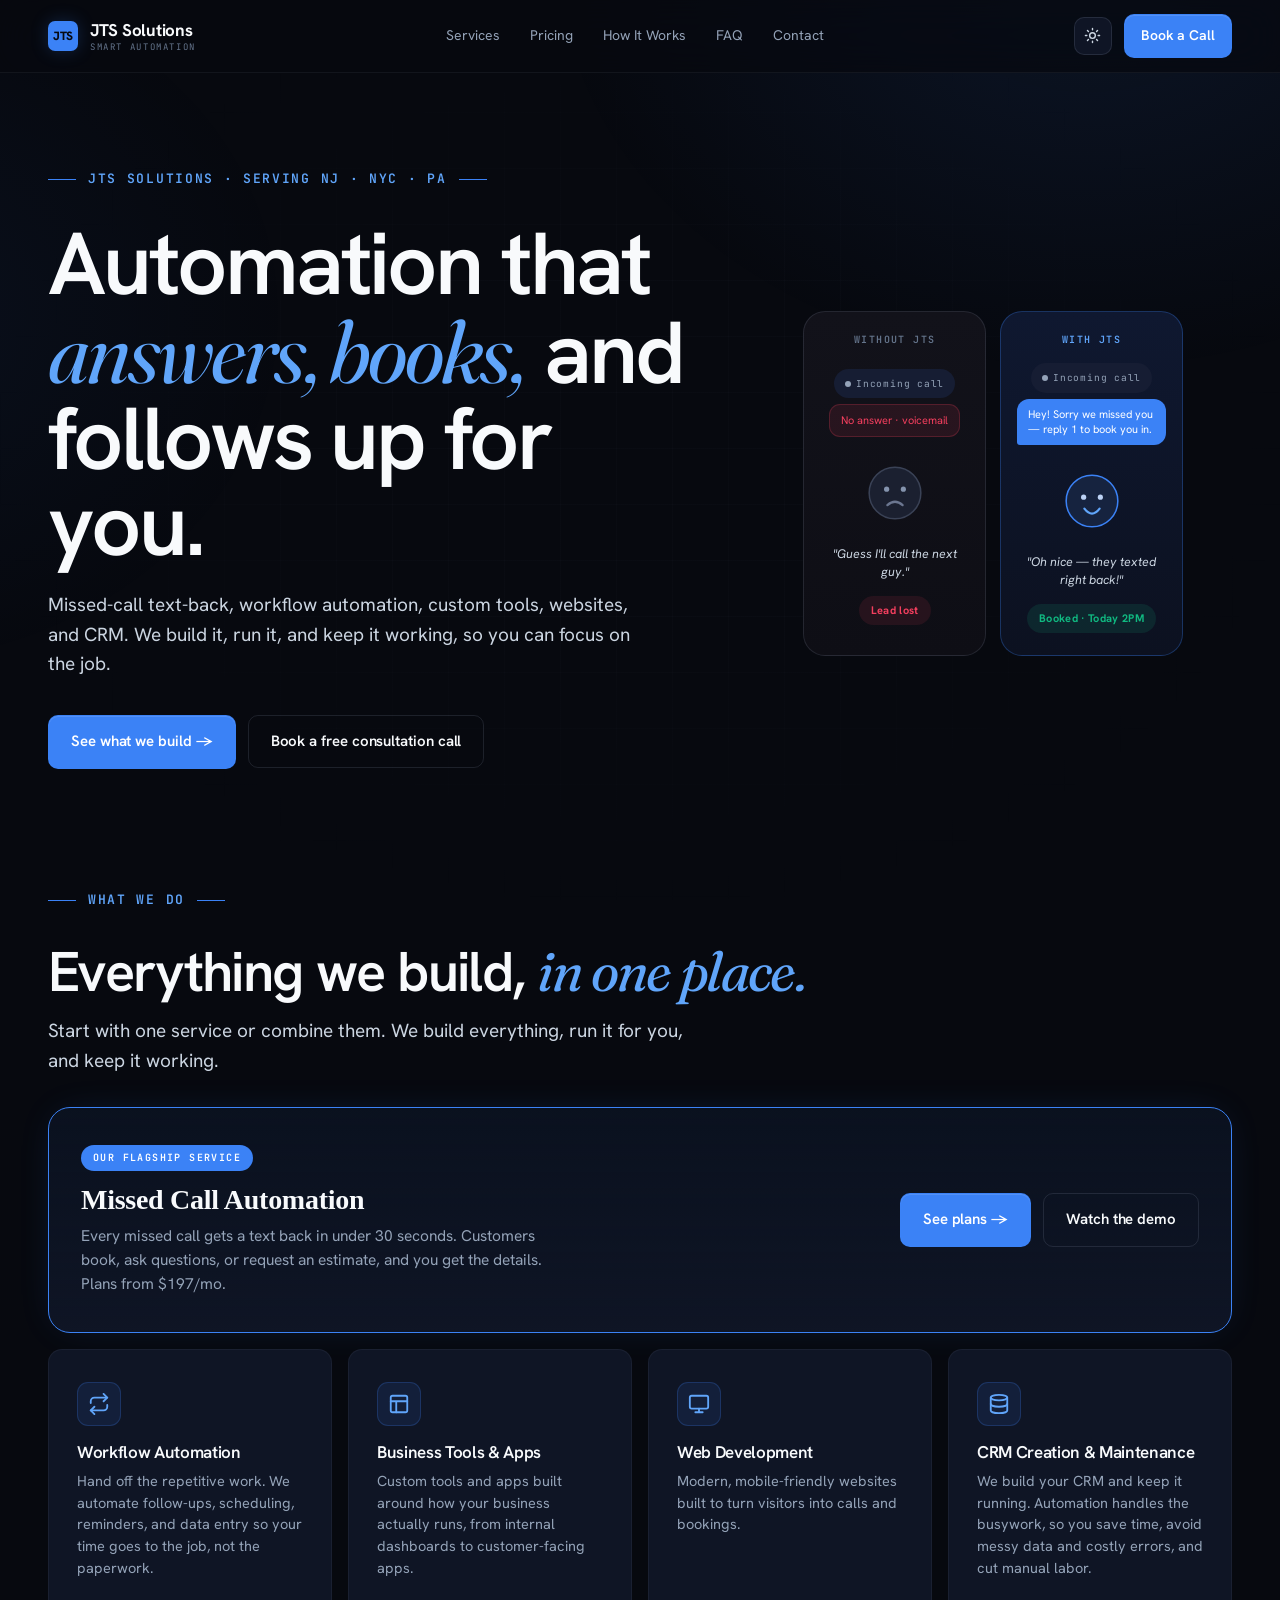
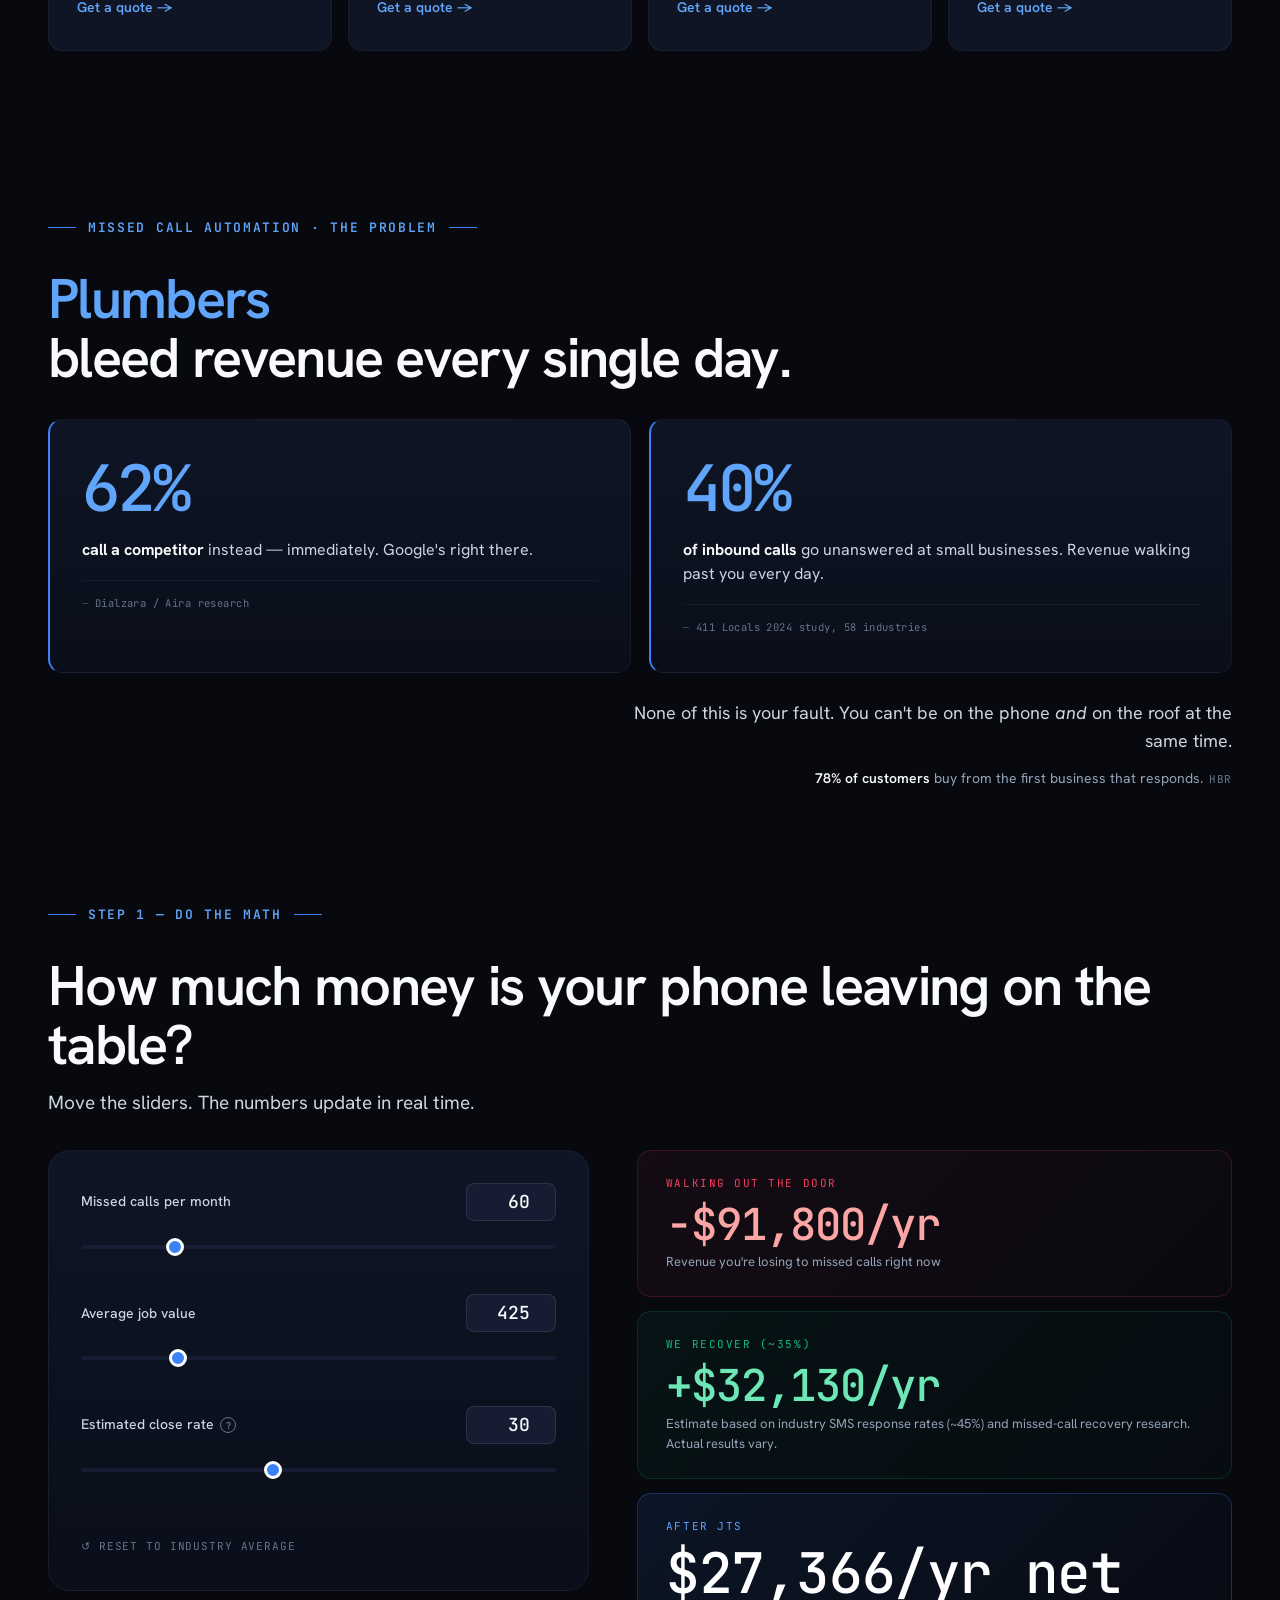
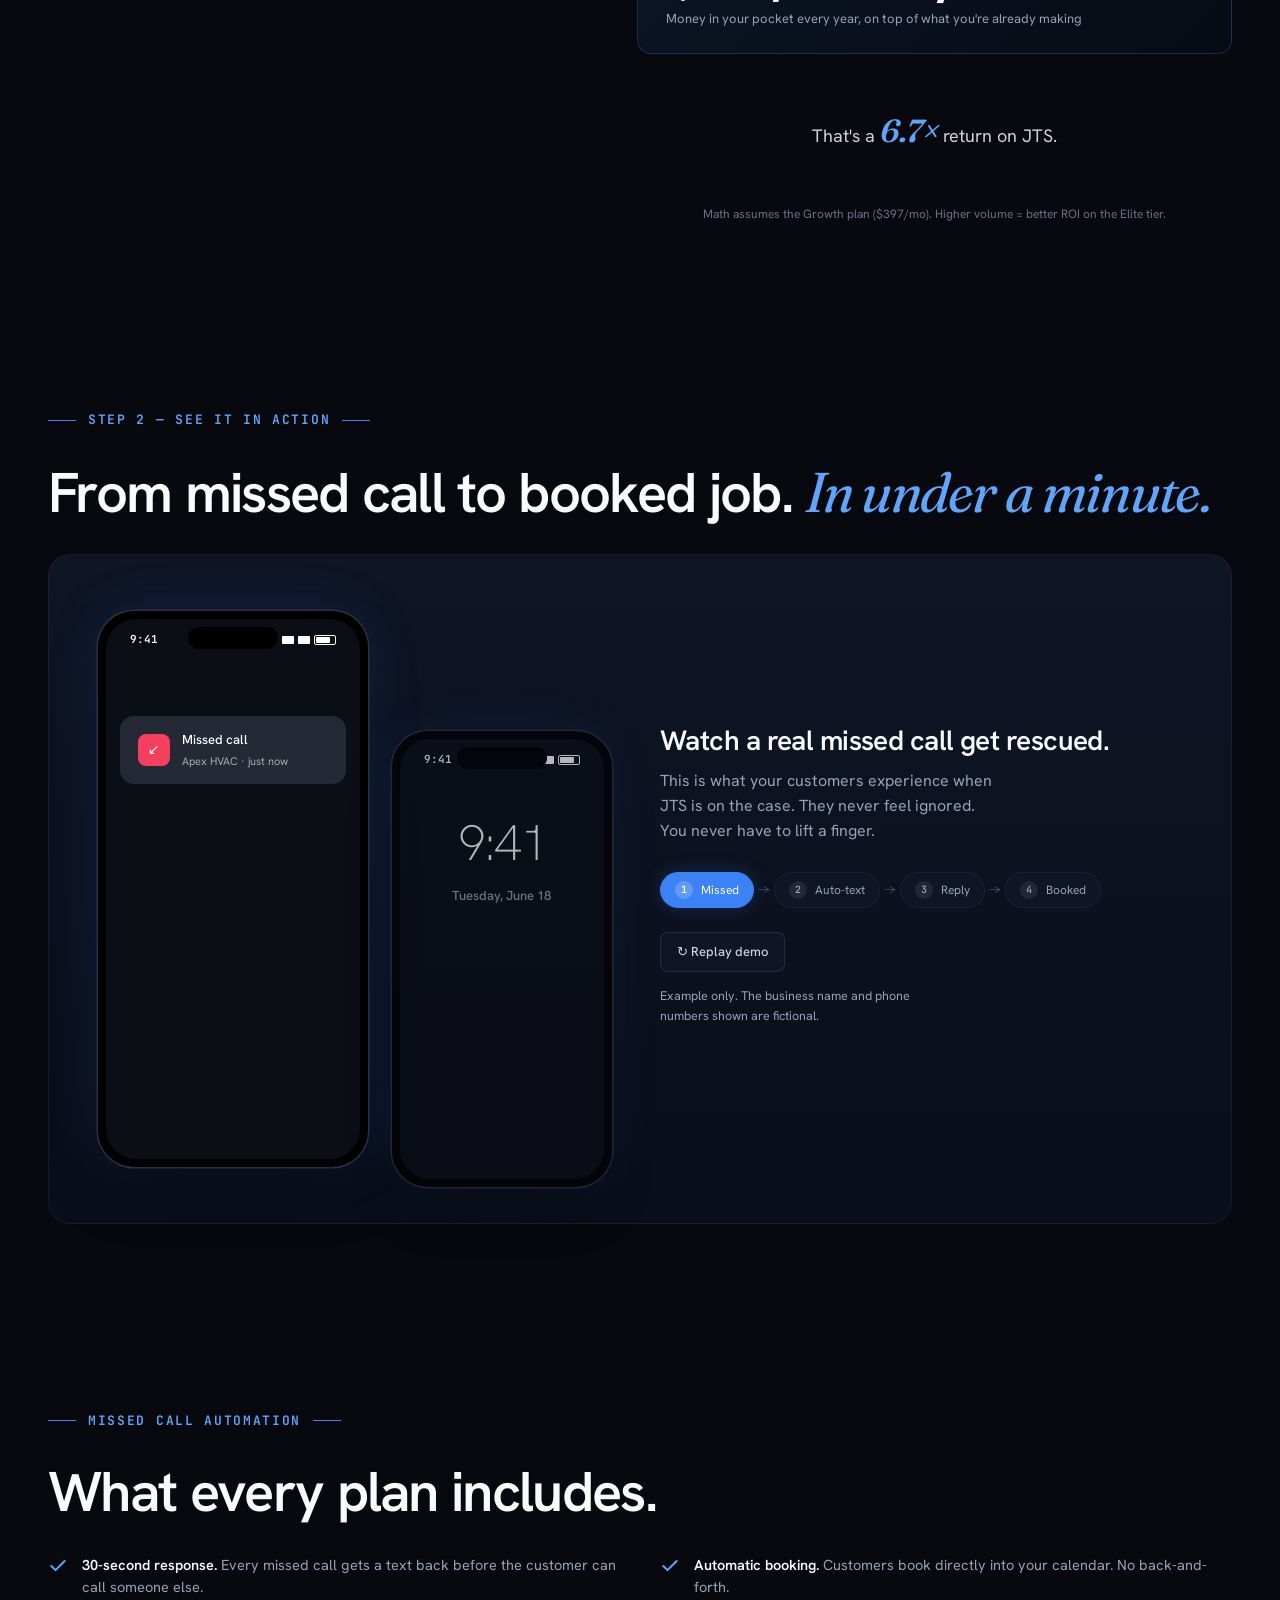
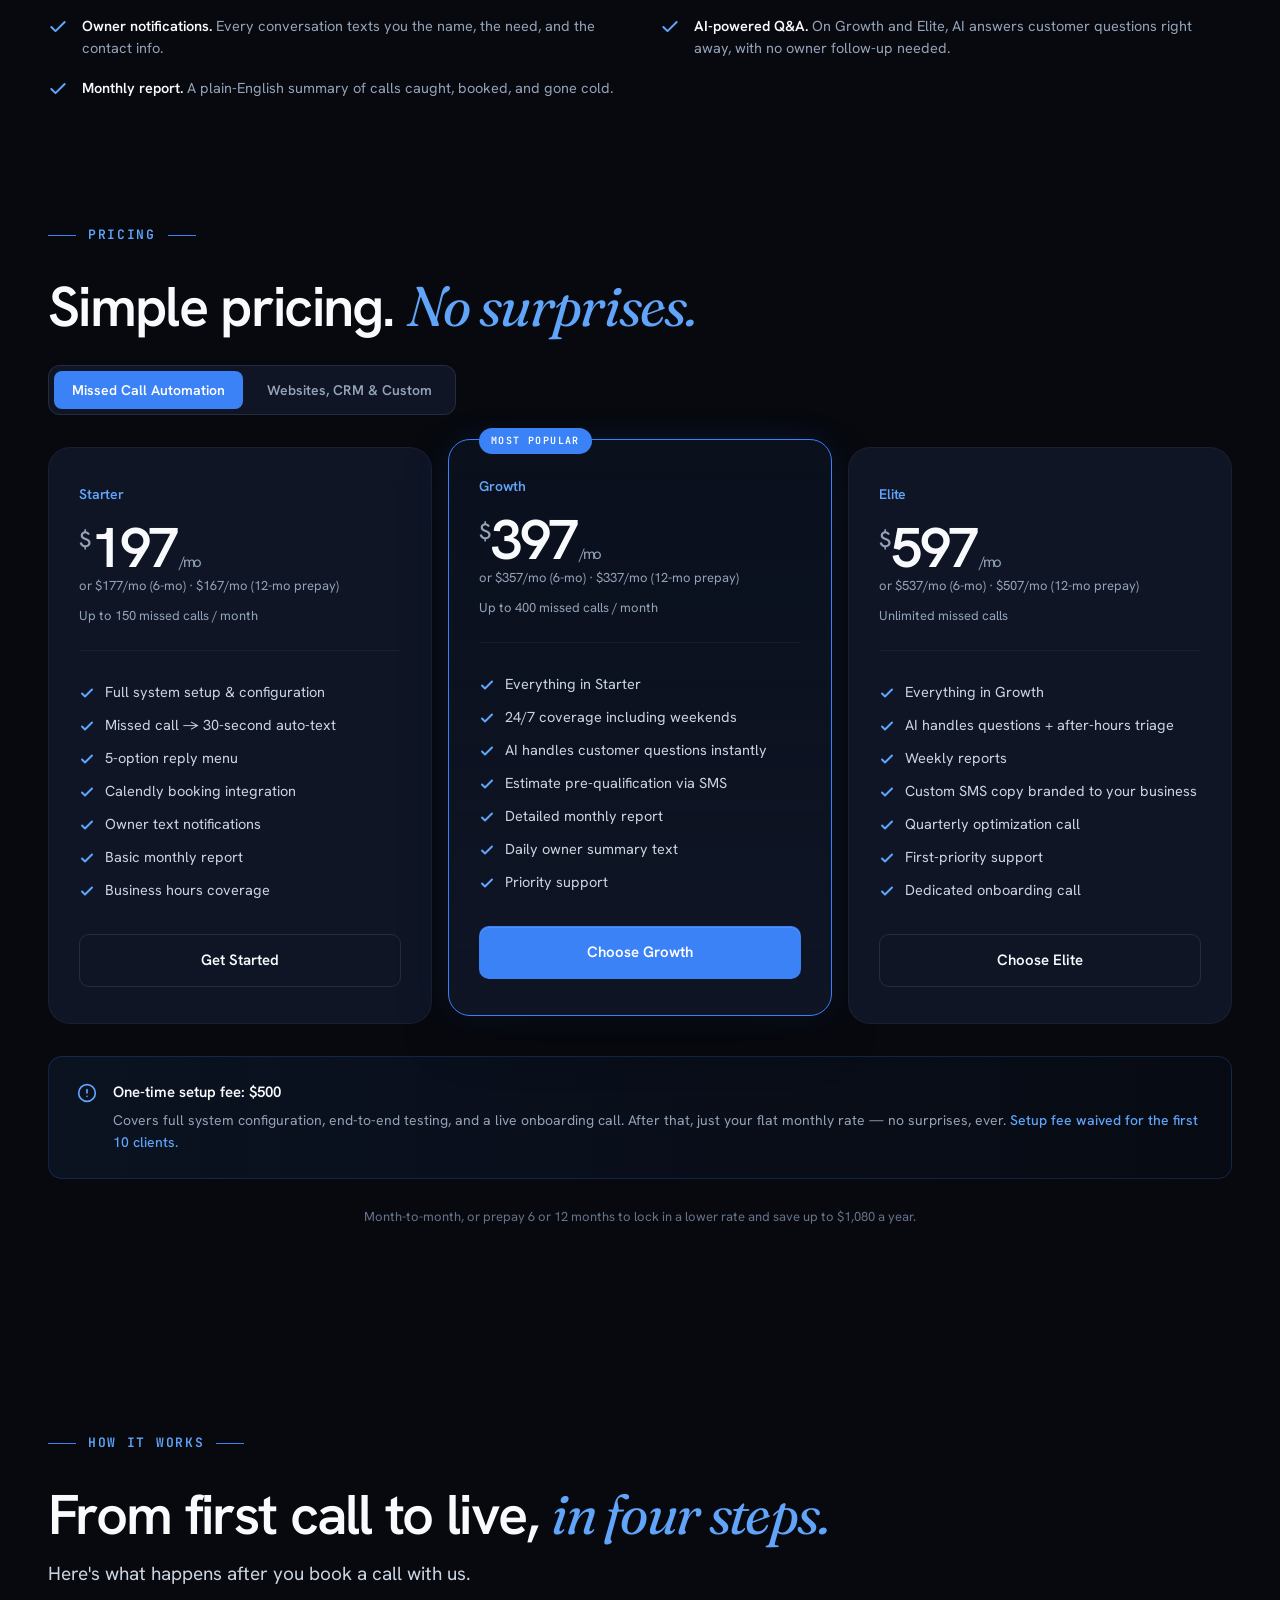
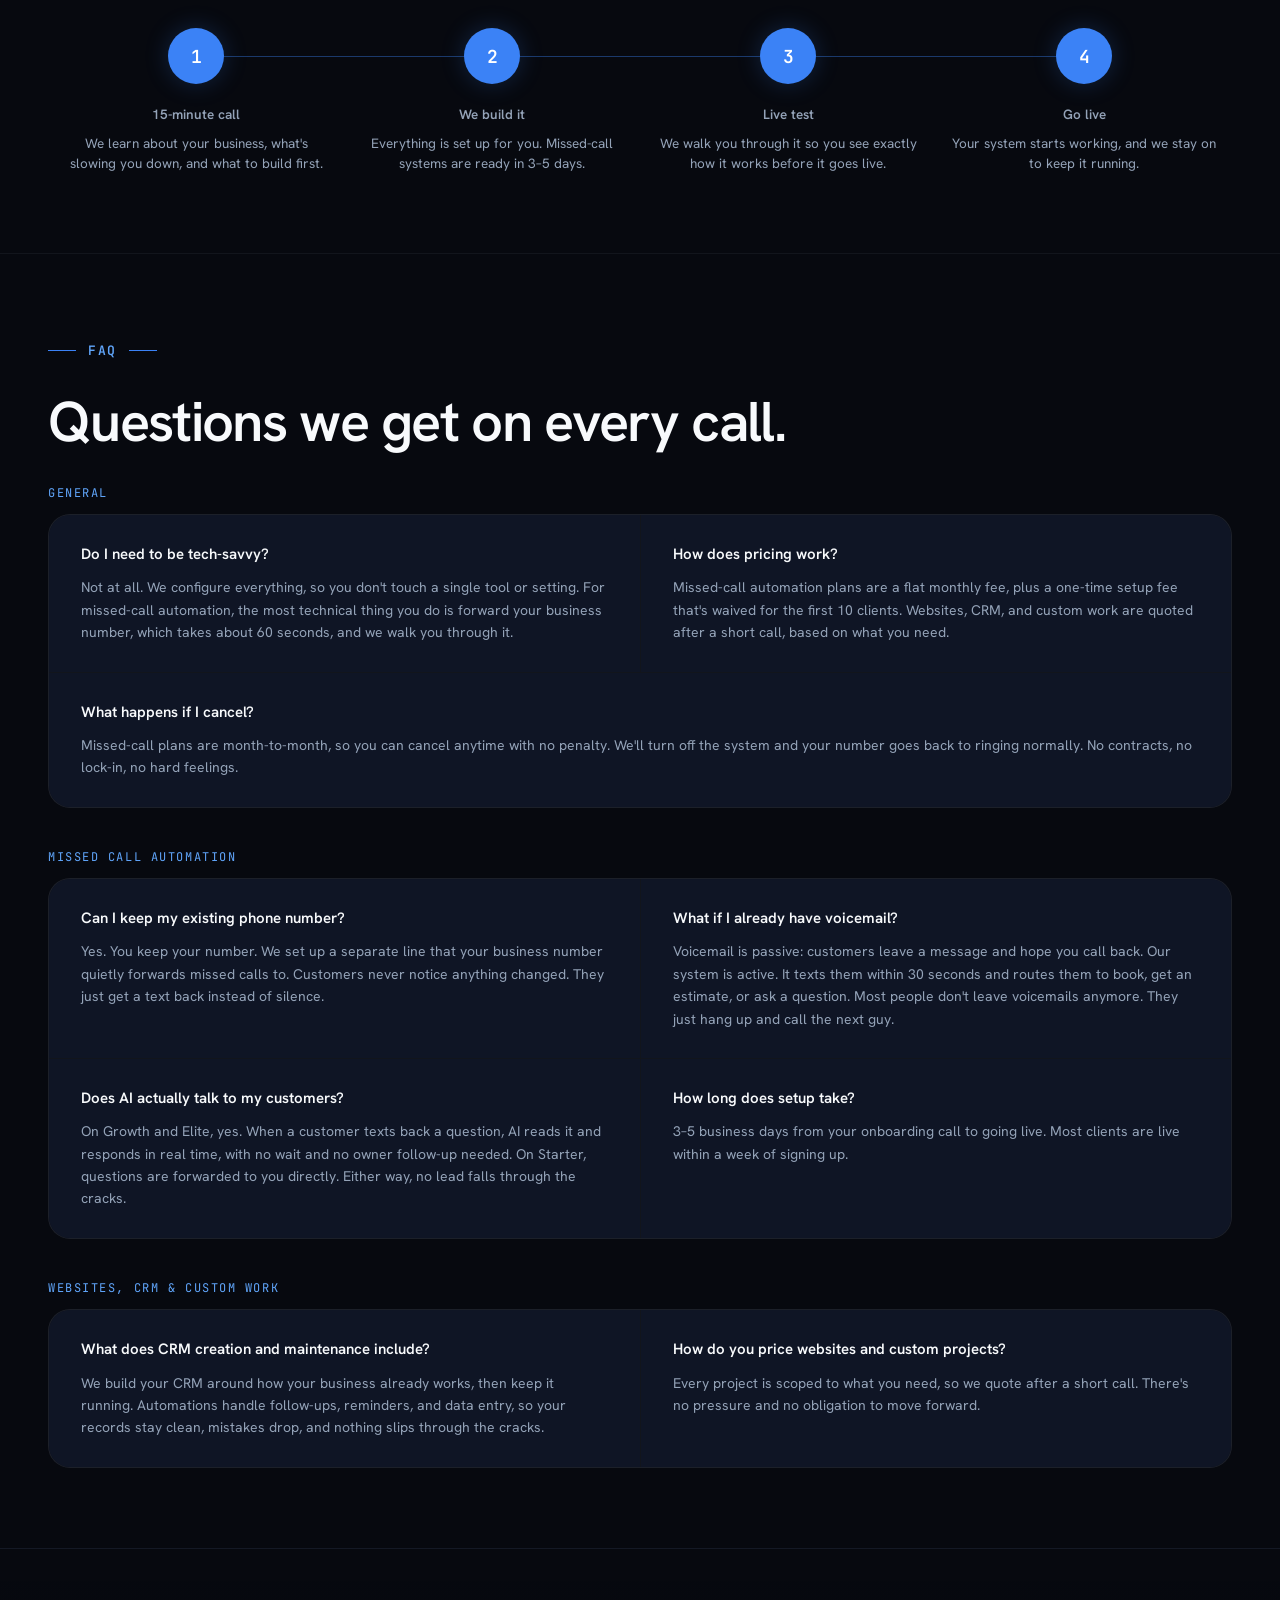
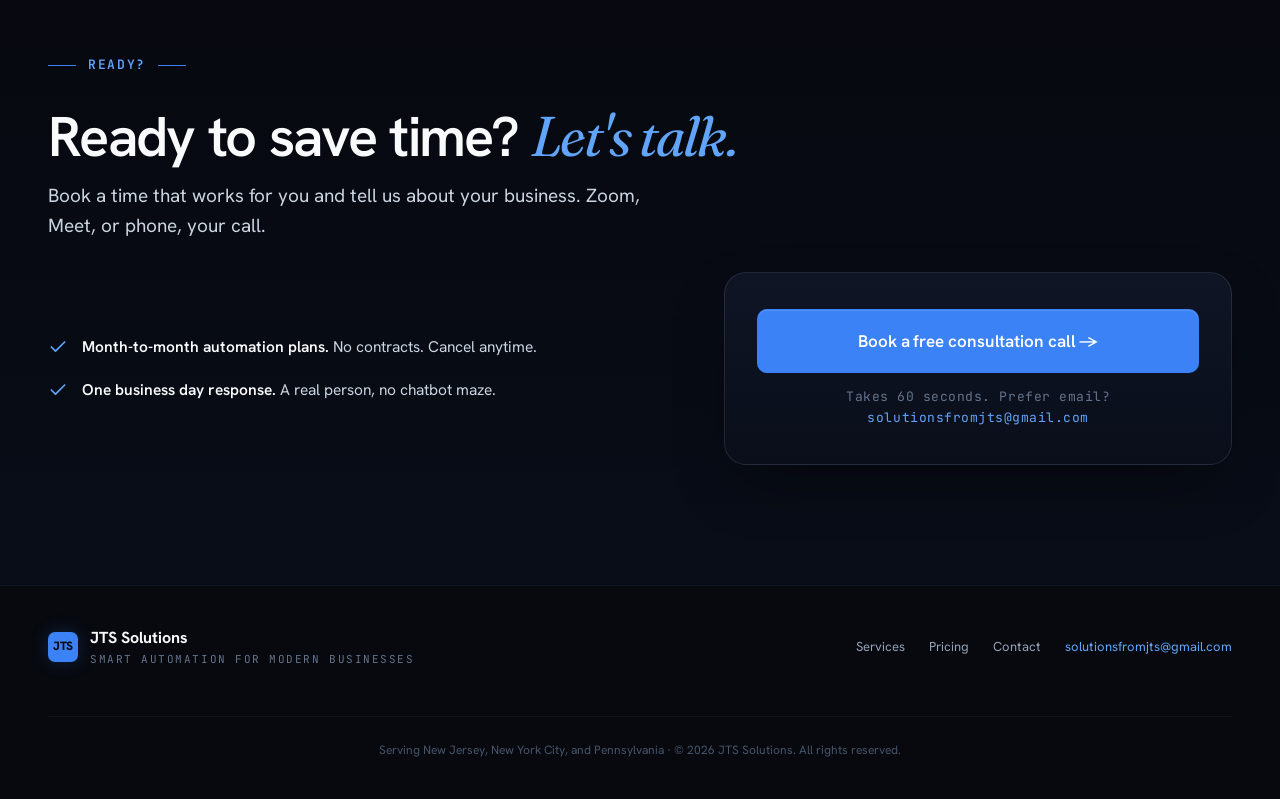
==== commit 7e675afc: "Restructure site into a services site - New services grid: Missed Call Automation (flagship), Workfl" ====
--- a/index.html
+++ b/index.html
@@ -3,8 +3,8 @@
 <head>
 <meta charset="UTF-8">
 <meta name="viewport" content="width=device-width, initial-scale=1.0">
-<meta name="description" content="JTS Solutions — AI-powered callback automation that texts your missed callers back in 30 seconds, so small businesses stop losing leads to voicemail. Never miss a lead again.">
-<title>JTS Solutions — Never Miss a Lead Again</title>
+<meta name="description" content="JTS Solutions builds missed-call text-back, workflow automation, custom business tools, websites, and CRM for local service businesses in New Jersey, New York City, and Pennsylvania.">
+<title>JTS Solutions — Smart Automation for Local Businesses</title>
 <link rel="icon" type="image/svg+xml" href="data:image/svg+xml,%3Csvg xmlns='http://www.w3.org/2000/svg' viewBox='0 0 32 32'%3E%3Crect width='32' height='32' rx='6' fill='%230A0E1A'/%3E%3Cpath d='M9 9h14M9 15l4 4-4 4M19 23h4' stroke='%233B82F6' stroke-width='2.5' stroke-linecap='round' stroke-linejoin='round' fill='none'/%3E%3C/svg%3E">
 <link rel="preconnect" href="https://fonts.googleapis.com">
 <link rel="preconnect" href="https://fonts.gstatic.com" crossorigin>
@@ -1787,6 +1787,83 @@
 /* utility */
 .center { text-align: center; }
 .max-text { max-width: 60ch; }
+
+/* ============================================================
+   RESTRUCTURE (services site)
+   ============================================================ */
+.hero { padding-bottom: 40px; }
+.hero-visual { max-width: 380px; }
+.hero-text .hero-sub { max-width: 54ch; }
+
+.services-grid { display: grid; grid-template-columns: repeat(4, 1fr); gap: 16px; margin-top: 32px; }
+.service-feature {
+  grid-column: 1 / -1;
+  display: grid; grid-template-columns: 1.5fr 1fr; gap: 32px; align-items: center;
+  padding: 36px 32px;
+  background: linear-gradient(180deg, rgba(59,130,246,0.07), var(--bg-2));
+  border: 1px solid var(--blue); border-radius: var(--radius-lg);
+  box-shadow: 0 0 40px -14px var(--blue-glow);
+}
+.service-feature h3 { font-family: var(--serif); font-size: 28px; font-weight: 600; color: var(--text-1); margin-bottom: 10px; letter-spacing: -0.01em; }
+.service-feature p { color: var(--text-3); font-size: 15.5px; line-height: 1.55; max-width: 52ch; }
+.service-feature .sf-actions { display: flex; gap: 12px; flex-wrap: wrap; justify-content: flex-end; }
+.service-card { display: flex; flex-direction: column; }
+.service-card p { flex: 1; }
+.service-card .more { margin-top: 18px; font-size: 14px; font-weight: 600; color: var(--blue-bright); text-decoration: none; }
+.service-card .more:hover { color: var(--blue-soft); }
+.service-card .feature-icon { margin-bottom: 18px; }
+@media (max-width: 1000px) { .services-grid { grid-template-columns: repeat(2, 1fr); } }
+@media (max-width: 720px) { .service-feature { grid-template-columns: 1fr; padding: 28px 22px; } .service-feature .sf-actions { justify-content: flex-start; } }
+@media (max-width: 580px) { .services-grid { grid-template-columns: 1fr; } }
+
+.stats-grid--two { grid-template-columns: repeat(2, 1fr); }
+@media (max-width: 820px) { .stats-grid--two { grid-template-columns: 1fr; } }
+.problem-source { margin: 14px 0 0 auto; text-align: right; max-width: 62ch; font-size: 14px; color: var(--text-3); }
+.problem-source strong { color: var(--text-1); font-weight: 600; }
+.problem-source span { color: var(--text-4); font-family: var(--mono); font-size: 11px; letter-spacing: 0.05em; margin-left: 6px; }
+.demo-note { margin-top: 14px; font-size: 12.5px; color: var(--text-4); }
+
+.includes { list-style: none; padding: 0; margin: 32px 0 0; display: grid; grid-template-columns: repeat(2, 1fr); gap: 18px 40px; }
+.includes li { display: grid; grid-template-columns: 22px 1fr; gap: 12px; color: var(--text-3); font-size: 14.5px; line-height: 1.5; }
+.includes li svg { color: var(--blue-bright); margin-top: 2px; }
+.includes strong { color: var(--text-1); font-weight: 600; }
+@media (max-width: 760px) { .includes { grid-template-columns: 1fr; } }
+
+.price-tabs { display: inline-flex; gap: 6px; padding: 5px; margin-top: 28px; background: var(--bg-2); border: 1px solid var(--line-2); border-radius: 12px; flex-wrap: wrap; }
+.price-tab { font: 600 14px var(--sans); color: var(--text-3); background: none; border: 0; padding: 10px 18px; border-radius: 8px; cursor: pointer; }
+.price-tab:hover { color: var(--text-1); }
+.price-tab[aria-selected="true"] { background: var(--blue); color: #fff; }
+.price-tab:focus-visible { outline: 2px solid var(--blue-bright); outline-offset: 2px; }
+.price-panel[hidden] { display: none !important; }
+.quote-grid { display: grid; grid-template-columns: repeat(3, 1fr); gap: 16px; margin-top: 32px; }
+.quote-grid .feature { display: flex; flex-direction: column; }
+.quote-grid .feature p { flex: 1; }
+.quote-grid .quote-price { font-family: var(--mono); font-size: 12px; letter-spacing: 0.1em; text-transform: uppercase; color: var(--blue-bright); margin: 14px 0 16px; }
+@media (max-width: 920px) { .quote-grid { grid-template-columns: 1fr; max-width: 520px; margin-left: auto; margin-right: auto; } }
+
+.steps { display: grid; grid-template-columns: repeat(4, 1fr); position: relative; margin-top: 8px; }
+.steps::before { content: ''; position: absolute; top: 28px; left: 12.5%; right: 12.5%; height: 1px; background: rgba(59,130,246,0.4); }
+.step { text-align: center; padding: 0 16px; position: relative; z-index: 1; }
+.step-num { width: 56px; height: 56px; border-radius: 50%; background: var(--blue); display: grid; place-items: center; margin: 0 auto 20px; font-family: var(--mono); font-size: 18px; font-weight: 600; color: #fff; box-shadow: 0 0 24px var(--blue-glow); }
+.step-title { font-weight: 600; color: var(--text-1); font-size: 15px; margin-bottom: 8px; }
+.step p { font-size: 13.5px; color: var(--text-3); line-height: 1.5; }
+@media (max-width: 820px) { .steps { grid-template-columns: 1fr 1fr; row-gap: 36px; } .steps::before { display: none; } }
+@media (max-width: 480px) { .steps { grid-template-columns: 1fr; } }
+
+.faq-label { font-family: var(--mono); font-size: 12px; letter-spacing: 0.13em; text-transform: uppercase; color: var(--blue-bright); margin: 40px 0 12px; }
+.faq-label:first-of-type { margin-top: 32px; }
+.faq-grid { display: grid; grid-template-columns: 1fr 1fr; gap: 1px; background: var(--line); border: 1px solid var(--line); border-radius: var(--radius-lg); overflow: hidden; }
+.faq-item { padding: 28px 32px; background: var(--bg-2); }
+.faq-item:last-child:nth-child(odd) { grid-column: 1 / -1; }
+.faq-item .q { font-weight: 600; color: var(--text-1); font-size: 15px; margin-bottom: 10px; }
+.faq-item .a { font-size: 14px; color: var(--text-3); line-height: 1.6; }
+@media (max-width: 820px) { .faq-grid { grid-template-columns: 1fr; } .faq-item { padding: 22px 20px; } }
+
+.footer-links { flex-wrap: wrap; }
+.footer-links a { overflow-wrap: anywhere; }
+.cta-grid > *, .cta-perk > div { min-width: 0; }
+.cta-action-sub a, .footer-links a[href^="mailto"] { color: var(--blue-bright); text-decoration: none; }
+.cta-action-sub a:hover, .footer-links a[href^="mailto"]:hover { text-decoration: underline; }
 </style>
 <script>
 (function(){try{if(localStorage.getItem('jts-theme')==='light')document.documentElement.setAttribute('data-theme','light');}catch(e){}
@@ -1803,10 +1880,9 @@
       <span class="brand-text">JTS Solutions <small>Smart Automation</small></span>
     </a>
     <div class="nav-links">
-      <a href="#problem">Problem</a>
-      <a href="#calculator">Calculator</a>
-      <a href="#how">How It Works</a>
+      <a href="#services">Services</a>
       <a href="#pricing">Pricing</a>
+      <a href="#process">How It Works</a>
       <a href="#faq">FAQ</a>
       <a href="#contact">Contact</a>
     </div>
@@ -1827,16 +1903,12 @@
   <div class="container">
     <div class="hero-grid">
       <div class="hero-text">
-        <div class="eyebrow">JTS Solutions · Smart Automation for Modern Businesses</div>
-        <h1>Never miss <span class="accent">a lead,</span> again.</h1>
-        <p class="hero-sub">The only missed-call system that <em>actually talks</em> to your customers. AI answers their questions, books appointments, and pre-qualifies estimates — all over SMS, in under 30 seconds. You don't lift a finger.</p>
+        <div class="eyebrow">JTS Solutions · Serving NJ · NYC · PA</div>
+        <h1>Automation that <span class="accent">answers, books,</span> and follows up for you.</h1>
+        <p class="hero-sub">Missed-call text-back, workflow automation, custom tools, websites, and CRM. We build it, run it, and keep it working, so you can focus on the job.</p>
         <div class="hero-ctas">
-          <a href="#calculator" class="btn btn--primary">Calculate what you're losing →</a>
+          <a href="#services" class="btn btn--primary">See what we build →</a>
           <a href="#" class="btn btn--ghost js-booking">Book a free consultation call</a>
-        </div>
-        <div class="hero-ticker">
-          <svg width="13" height="13" viewBox="0 0 24 24" fill="none" stroke="currentColor" stroke-width="2" stroke-linecap="round" stroke-linejoin="round" style="color:var(--blue-bright);flex-shrink:0;"><path d="M3 3v18h18"/><path d="M7 14l4-4 4 4 5-7"/></svg>
-          <span><strong style="color:var(--text-1);font-weight:600;">78% of customers</strong> buy from the first business that responds. <span style="color:var(--text-4);font-family:var(--mono);font-size:11px;letter-spacing:0.05em;">— HBR</span></span>
         </div>
       </div>
       <div class="hero-visual">
@@ -1879,18 +1951,58 @@
   </div>
 </section>
 
-<!-- ================================================================ INDUSTRY SELECTOR -->
+<!-- ================================================================ SERVICES -->
+<section class="section" id="services" style="padding-top:40px;padding-bottom:40px;">
+  <div class="container reveal">
+    <div class="eyebrow">What we do</div>
+    <h2>Everything we build, <span class="serif italic" style="color:var(--blue-bright);">in one place.</span></h2>
+    <p class="lead muted" style="margin-top:14px;max-width:60ch;">Start with one service or combine them. We build everything, run it for you, and keep it working.</p>
+    <div class="services-grid">
+      <div class="service-feature">
+        <div>
+          <div class="price-tag" style="position:static;display:inline-block;margin-bottom:14px;">Our flagship service</div>
+          <h3>Missed Call Automation</h3>
+          <p>Every missed call gets a text back in under 30 seconds. Customers book, ask questions, or request an estimate, and you get the details. Plans from $197/mo.</p>
+        </div>
+        <div class="sf-actions">
+          <a href="#pricing" class="btn btn--primary">See plans →</a>
+          <a href="#how" class="btn btn--ghost">Watch the demo</a>
+        </div>
+      </div>
+      <div class="feature service-card">
+        <div class="feature-icon"><svg width="22" height="22" viewBox="0 0 24 24" fill="none" stroke="currentColor" stroke-width="2" stroke-linecap="round" stroke-linejoin="round"><polyline points="17 1 21 5 17 9"/><path d="M3 11V9a4 4 0 0 1 4-4h14"/><polyline points="7 23 3 19 7 15"/><path d="M21 13v2a4 4 0 0 1-4 4H3"/></svg></div>
+        <h4>Workflow Automation</h4>
+        <p>Hand off the repetitive work. We automate follow-ups, scheduling, reminders, and data entry so your time goes to the job, not the paperwork.</p>
+        <a href="#pricing" class="more" data-tab-link="1">Get a quote →</a>
+      </div>
+      <div class="feature service-card">
+        <div class="feature-icon"><svg width="22" height="22" viewBox="0 0 24 24" fill="none" stroke="currentColor" stroke-width="2" stroke-linecap="round" stroke-linejoin="round"><rect x="3" y="3" width="18" height="18" rx="2"/><path d="M3 9h18M9 21V9"/></svg></div>
+        <h4>Business Tools &amp; Apps</h4>
+        <p>Custom tools and apps built around how your business actually runs, from internal dashboards to customer-facing apps.</p>
+        <a href="#pricing" class="more" data-tab-link="1">Get a quote →</a>
+      </div>
+      <div class="feature service-card">
+        <div class="feature-icon"><svg width="22" height="22" viewBox="0 0 24 24" fill="none" stroke="currentColor" stroke-width="2" stroke-linecap="round" stroke-linejoin="round"><rect x="2" y="3" width="20" height="14" rx="2"/><path d="M8 21h8M12 17v4"/></svg></div>
+        <h4>Web Development</h4>
+        <p>Modern, mobile-friendly websites built to turn visitors into calls and bookings.</p>
+        <a href="#pricing" class="more" data-tab-link="1">Get a quote →</a>
+      </div>
+      <div class="feature service-card">
+        <div class="feature-icon"><svg width="22" height="22" viewBox="0 0 24 24" fill="none" stroke="currentColor" stroke-width="2" stroke-linecap="round" stroke-linejoin="round"><ellipse cx="12" cy="5" rx="9" ry="3"/><path d="M21 12c0 1.66-4 3-9 3s-9-1.34-9-3"/><path d="M3 5v14c0 1.66 4 3 9 3s9-1.34 9-3V5"/></svg></div>
+        <h4>CRM Creation &amp; Maintenance</h4>
+        <p>We build your CRM and keep it running. Automation handles the busywork, so you save time, avoid messy data and costly errors, and cut manual labor.</p>
+        <a href="#pricing" class="more" data-tab-link="1">Get a quote →</a>
+      </div>
+    </div>
+  </div>
+</section>
+
 <!-- ================================================================ PROBLEM -->
 <section class="section" id="problem">
   <div class="container reveal">
-    <div class="eyebrow">The Problem</div>
+    <div class="eyebrow">Missed Call Automation · The problem</div>
     <h2><span class="rot-word" id="problem-industry">HVAC contractors</span><br>bleed revenue every single day.</h2>
-    <div class="stats-grid">
-      <div class="stat-card">
-        <div class="stat-num" data-target="80" data-suffix="%">0%</div>
-        <div class="stat-desc"><strong style="color:var(--text-1);">of callers skip voicemail.</strong> They hang up and never call back.</div>
-        <div class="stat-source">Hiya, State of the Call</div>
-      </div>
+    <div class="stats-grid stats-grid--two">
       <div class="stat-card">
         <div class="stat-num" data-target="62" data-suffix="%">0%</div>
         <div class="stat-desc"><strong style="color:var(--text-1);">call a competitor</strong> instead — immediately. Google's right there.</div>
@@ -1903,6 +2015,7 @@
       </div>
     </div>
     <p class="problem-close">None of this is your fault. You can't be on the phone <em>and</em> <span id="problem-ending">on the roof</span> at the same time.</p>
+    <p class="problem-source"><strong>78% of customers</strong> buy from the first business that responds.<span>HBR</span></p>
   </div>
 </section>
 
@@ -1957,14 +2070,14 @@
           <div class="calc-card-sub">Estimate based on industry SMS response rates (~45%) and missed-call recovery research. Actual results vary.</div>
         </div>
         <div class="calc-card calc-card-net">
-          <div class="calc-card-label">After JTS + tool costs</div>
+          <div class="calc-card-label">After JTS</div>
           <div class="calc-card-num" id="out-net">$0/yr net</div>
           <div class="calc-card-sub">Money in your pocket every year, on top of what you're already making</div>
         </div>
         <div class="calc-multiplier">
           That's a <span class="x" id="out-mult">0×</span> return on JTS.
         </div>
-        <div class="calc-footnote">Math assumes the Growth plan ($397/mo). All tool costs included — no extra fees. Higher volume = better ROI on the Elite tier.</div>
+        <div class="calc-footnote">Math assumes the Growth plan ($397/mo). Higher volume = better ROI on the Elite tier.</div>
       </div>
     </div>
   </div>
@@ -2069,48 +2182,24 @@
           <div class="demo-step" data-step="4"><span class="num">4</span> Booked</div>
         </div>
         <button class="demo-replay" id="demo-replay">↻ Replay demo</button>
+        <p class="demo-note">Example only. The business name and phone numbers shown are fictional.</p>
       </div>
     </div>
   </div>
 </section>
 
-<!-- ================================================================ FEATURES -->
-<section class="section" style="padding-top:80px;">
+<!-- ================================================================ WHAT'S INCLUDED -->
+<section class="section" style="padding-top:60px;padding-bottom:40px;">
   <div class="container reveal">
-    <div class="eyebrow">The Service</div>
-    <h2>Everything configured and managed for you.</h2>
-    <div class="features-grid">
-      <div class="feature">
-        <div class="feature-icon"><svg width="22" height="22" viewBox="0 0 24 24" fill="none" stroke="currentColor" stroke-width="2" stroke-linecap="round" stroke-linejoin="round"><path d="M13 2 3 14h9l-1 8 10-12h-9l1-8z"/></svg></div>
-        <h4>30-Second Response</h4>
-        <p>Every missed call gets a text back before the customer can call someone else.</p>
-      </div>
-      <div class="feature">
-        <div class="feature-icon"><svg width="22" height="22" viewBox="0 0 24 24" fill="none" stroke="currentColor" stroke-width="2" stroke-linecap="round" stroke-linejoin="round"><rect x="3" y="4" width="18" height="18" rx="2"/><path d="M16 2v4M8 2v4M3 10h18M9 16l2 2 4-4"/></svg></div>
-        <h4>Automatic Booking</h4>
-        <p>Customers book directly into your calendar. No back-and-forth.</p>
-      </div>
-      <div class="feature">
-        <div class="feature-icon"><svg width="22" height="22" viewBox="0 0 24 24" fill="none" stroke="currentColor" stroke-width="2" stroke-linecap="round" stroke-linejoin="round"><path d="M6 8a6 6 0 0 1 12 0c0 7 3 9 3 9H3s3-2 3-9"/><path d="M10.3 21a1.94 1.94 0 0 0 3.4 0"/></svg></div>
-        <h4>Owner Notifications</h4>
-        <p>Every engagement texts you the name, the need, and the contact info.</p>
-      </div>
-      <div class="feature">
-        <div class="feature-icon"><svg width="22" height="22" viewBox="0 0 24 24" fill="none" stroke="currentColor" stroke-width="2" stroke-linecap="round" stroke-linejoin="round"><path d="M21 15a2 2 0 0 1-2 2H7l-4 4V5a2 2 0 0 1 2-2h14a2 2 0 0 1 2 2z"/><path d="M8 9h8M8 13h5"/></svg></div>
-        <h4>AI-Powered Q&amp;A</h4>
-        <p>On Growth and above, AI reads the customer's question and responds intelligently — no owner follow-up needed. They get an answer before they can call anyone else.</p>
-      </div>
-      <div class="feature">
-        <div class="feature-icon"><svg width="22" height="22" viewBox="0 0 24 24" fill="none" stroke="currentColor" stroke-width="2" stroke-linecap="round" stroke-linejoin="round"><path d="M3 3v18h18"/><path d="M7 14l4-4 4 4 5-7"/></svg></div>
-        <h4>Monthly Report</h4>
-        <p>Plain-English summary: calls caught, booked, and gone cold.</p>
-      </div>
-      <div class="feature">
-        <div class="feature-icon"><svg width="22" height="22" viewBox="0 0 24 24" fill="none" stroke="currentColor" stroke-width="2" stroke-linecap="round" stroke-linejoin="round"><circle cx="12" cy="12" r="3"/><path d="M19.4 15a1.65 1.65 0 0 0 .33 1.82l.06.06a2 2 0 1 1-2.83 2.83l-.06-.06a1.65 1.65 0 0 0-1.82-.33 1.65 1.65 0 0 0-1 1.51V21a2 2 0 0 1-4 0v-.09A1.65 1.65 0 0 0 9 19.4a1.65 1.65 0 0 0-1.82.33l-.06.06a2 2 0 1 1-2.83-2.83l.06-.06a1.65 1.65 0 0 0 .33-1.82 1.65 1.65 0 0 0-1.51-1H3a2 2 0 0 1 0-4h.09A1.65 1.65 0 0 0 4.6 9a1.65 1.65 0 0 0-.33-1.82l-.06-.06a2 2 0 1 1 2.83-2.83l.06.06a1.65 1.65 0 0 0 1.82.33H9a1.65 1.65 0 0 0 1-1.51V3a2 2 0 0 1 4 0v.09a1.65 1.65 0 0 0 1 1.51 1.65 1.65 0 0 0 1.82-.33l.06-.06a2 2 0 1 1 2.83 2.83l-.06.06a1.65 1.65 0 0 0-.33 1.82V9a1.65 1.65 0 0 0 1.51 1H21a2 2 0 0 1 0 4h-.09a1.65 1.65 0 0 0-1.51 1z"/></svg></div>
-        <h4>Zero Effort From You</h4>
-        <p>We configure and manage everything. You focus on the work.</p>
-      </div>
-    </div>
+    <div class="eyebrow">Missed Call Automation</div>
+    <h2>What every plan includes.</h2>
+    <ul class="includes">
+      <li><svg width="20" height="20" viewBox="0 0 24 24" fill="none" stroke="currentColor" stroke-width="2.4" stroke-linecap="round" stroke-linejoin="round"><polyline points="20 6 9 17 4 12"/></svg><div><strong>30-second response.</strong> Every missed call gets a text back before the customer can call someone else.</div></li>
+      <li><svg width="20" height="20" viewBox="0 0 24 24" fill="none" stroke="currentColor" stroke-width="2.4" stroke-linecap="round" stroke-linejoin="round"><polyline points="20 6 9 17 4 12"/></svg><div><strong>Automatic booking.</strong> Customers book directly into your calendar. No back-and-forth.</div></li>
+      <li><svg width="20" height="20" viewBox="0 0 24 24" fill="none" stroke="currentColor" stroke-width="2.4" stroke-linecap="round" stroke-linejoin="round"><polyline points="20 6 9 17 4 12"/></svg><div><strong>Owner notifications.</strong> Every conversation texts you the name, the need, and the contact info.</div></li>
+      <li><svg width="20" height="20" viewBox="0 0 24 24" fill="none" stroke="currentColor" stroke-width="2.4" stroke-linecap="round" stroke-linejoin="round"><polyline points="20 6 9 17 4 12"/></svg><div><strong>AI-powered Q&amp;A.</strong> On Growth and Elite, AI answers customer questions right away, with no owner follow-up needed.</div></li>
+      <li><svg width="20" height="20" viewBox="0 0 24 24" fill="none" stroke="currentColor" stroke-width="2.4" stroke-linecap="round" stroke-linejoin="round"><polyline points="20 6 9 17 4 12"/></svg><div><strong>Monthly report.</strong> A plain-English summary of calls caught, booked, and gone cold.</div></li>
+    </ul>
   </div>
 </section>
 
@@ -2119,12 +2208,17 @@
 <section class="section" id="pricing" style="padding-top:80px;">
   <div class="container reveal">
     <div class="eyebrow">Pricing</div>
-    <h2>Simple, flat monthly fee. <span class="serif italic" style="color:var(--blue-bright);">No surprises.</span></h2>
+    <h2>Simple pricing. <span class="serif italic" style="color:var(--blue-bright);">No surprises.</span></h2>
+    <div class="price-tabs" role="tablist" aria-label="Pricing categories">
+      <button class="price-tab" role="tab" id="pt-0" aria-selected="true" aria-controls="pp-0" type="button">Missed Call Automation</button>
+      <button class="price-tab" role="tab" id="pt-1" aria-selected="false" aria-controls="pp-1" type="button">Websites, CRM &amp; Custom</button>
+    </div>
+    <div class="price-panel" id="pp-0" role="tabpanel" aria-labelledby="pt-0">
     <div class="pricing-grid">
       <div class="price-card">
         <div class="price-name">Starter</div>
         <div class="price-amount"><sup>$</sup>197<span>/mo</span></div>
-        <div class="price-prepay" style="font-size:13px;color:var(--text-3);margin:-4px 0 10px;">or $172/mo (6-mo) &middot; $147/mo (12-mo prepay)</div>
+        <div class="price-prepay" style="font-size:13px;color:var(--text-3);margin:-4px 0 10px;">or $177/mo (6-mo) &middot; $167/mo (12-mo prepay)</div>
         <div class="price-volume">Up to 150 missed calls / month</div>
         <ul class="price-features">
           <li>Full system setup &amp; configuration</li>
@@ -2142,7 +2236,7 @@
         <div class="price-tag">Most Popular</div>
         <div class="price-name">Growth</div>
         <div class="price-amount"><sup>$</sup>397<span>/mo</span></div>
-        <div class="price-prepay" style="font-size:13px;color:var(--text-3);margin:-4px 0 10px;">or $372/mo (6-mo) &middot; $347/mo (12-mo prepay)</div>
+        <div class="price-prepay" style="font-size:13px;color:var(--text-3);margin:-4px 0 10px;">or $357/mo (6-mo) &middot; $337/mo (12-mo prepay)</div>
         <div class="price-volume">Up to 400 missed calls / month</div>
         <ul class="price-features">
           <li>Everything in Starter</li>
@@ -2159,7 +2253,7 @@
       <div class="price-card">
         <div class="price-name">Elite</div>
         <div class="price-amount"><sup>$</sup>597<span>/mo</span></div>
-        <div class="price-prepay" style="font-size:13px;color:var(--text-3);margin:-4px 0 10px;">or $547/mo (6-mo) &middot; $522/mo (12-mo prepay)</div>
+        <div class="price-prepay" style="font-size:13px;color:var(--text-3);margin:-4px 0 10px;">or $537/mo (6-mo) &middot; $507/mo (12-mo prepay)</div>
         <div class="price-volume">Unlimited missed calls</div>
         <ul class="price-features">
           <li>Everything in Growth</li>
@@ -2180,38 +2274,49 @@
         <p style="color:var(--text-3);font-size:14px;line-height:1.6;">Covers full system configuration, end-to-end testing, and a live onboarding call. After that, just your flat monthly rate — no surprises, ever. <span style="color:var(--blue-bright);font-weight:500;">Setup fee waived for the first 10 clients.</span></p>
       </div>
     </div>
-    <p class="price-footnote">All tool costs included. No hidden fees. Month-to-month, or prepay 6 or 12 months to lock in a lower rate and save up to $900 a year.</p>
+    <p class="price-footnote">Month-to-month, or prepay 6 or 12 months to lock in a lower rate and save up to $1,080 a year.</p>
+    </div>
+
+    <div class="price-panel" id="pp-1" role="tabpanel" aria-labelledby="pt-1" hidden>
+      <p class="lead muted" style="margin-top:28px;max-width:60ch;">Every project is different, so we quote after a short call about what you need. No pressure and no obligation.</p>
+      <div class="quote-grid">
+        <div class="feature">
+          <div class="feature-icon"><svg width="22" height="22" viewBox="0 0 24 24" fill="none" stroke="currentColor" stroke-width="2" stroke-linecap="round" stroke-linejoin="round"><rect x="2" y="3" width="20" height="14" rx="2"/><path d="M8 21h8M12 17v4"/></svg></div>
+          <h4>Websites</h4>
+          <p>Modern, mobile-friendly websites built to turn visitors into calls and bookings.</p>
+          <div class="quote-price">Custom quote</div>
+          <a href="#" class="btn btn--ghost js-booking">Get a quote</a>
+        </div>
+        <div class="feature">
+          <div class="feature-icon"><svg width="22" height="22" viewBox="0 0 24 24" fill="none" stroke="currentColor" stroke-width="2" stroke-linecap="round" stroke-linejoin="round"><ellipse cx="12" cy="5" rx="9" ry="3"/><path d="M21 12c0 1.66-4 3-9 3s-9-1.34-9-3"/><path d="M3 5v14c0 1.66 4 3 9 3s9-1.34 9-3V5"/></svg></div>
+          <h4>CRM Creation &amp; Maintenance</h4>
+          <p>We build your CRM and keep it running and clean, with automation that saves time and cuts errors and manual labor.</p>
+          <div class="quote-price">Custom quote</div>
+          <a href="#" class="btn btn--ghost js-booking">Get a quote</a>
+        </div>
+        <div class="feature">
+          <div class="feature-icon"><svg width="22" height="22" viewBox="0 0 24 24" fill="none" stroke="currentColor" stroke-width="2" stroke-linecap="round" stroke-linejoin="round"><polyline points="17 1 21 5 17 9"/><path d="M3 11V9a4 4 0 0 1 4-4h14"/><polyline points="7 23 3 19 7 15"/><path d="M21 13v2a4 4 0 0 1-4 4H3"/></svg></div>
+          <h4>Workflow Automation &amp; Custom Tools</h4>
+          <p>Automations, business tools, and apps built around how your business runs, scoped to your project.</p>
+          <div class="quote-price">Custom quote</div>
+          <a href="#" class="btn btn--ghost js-booking">Get a quote</a>
+        </div>
+      </div>
+    </div>
   </div>
 </section>
 
 <!-- ================================================================ WHAT HAPPENS AFTER BOOKING -->
-<section class="section" style="padding-top:80px;padding-bottom:80px;">
+<section class="section" id="process" style="padding-top:80px;padding-bottom:80px;">
   <div class="container reveal">
-    <div class="eyebrow">What to expect</div>
-    <h2>From first call to first text back <span class="serif italic" style="color:var(--blue-bright);">in under a week.</span></h2>
-    <p class="lead muted" style="margin-top:14px;margin-bottom:32px;">Here's exactly what happens after you book a call with us.</p>
-    <div style="display:grid;grid-template-columns:repeat(4,1fr);gap:0;position:relative;">
-      <div style="position:absolute;top:28px;left:calc(12.5% + 20px);right:calc(12.5% + 20px);height:1px;background:rgba(59,130,246,0.4);z-index:0;"></div>
-      <div style="text-align:center;padding:0 16px;position:relative;z-index:1;">
-        <div style="width:56px;height:56px;border-radius:50%;background:var(--blue);display:grid;place-items:center;margin:0 auto 20px;font-family:var(--mono);font-size:18px;font-weight:600;color:white;box-shadow:0 0 24px var(--blue-glow);">1</div>
-        <p style="font-weight:600;color:var(--text-1);font-size:15px;margin-bottom:8px;">15-min call</p>
-        <p style="font-size:13.5px;color:var(--text-3);line-height:1.5;">We learn about your business, your volume, and which tier fits.</p>
-      </div>
-      <div style="text-align:center;padding:0 16px;position:relative;z-index:1;">
-        <div style="width:56px;height:56px;border-radius:50%;background:var(--blue);display:grid;place-items:center;margin:0 auto 20px;font-family:var(--mono);font-size:18px;font-weight:600;color:white;box-shadow:0 0 24px var(--blue-glow);">2</div>
-        <p style="font-weight:600;color:var(--text-1);font-size:15px;margin-bottom:8px;">We build it</p>
-        <p style="font-size:13.5px;color:var(--text-3);line-height:1.5;">Full system configured in 3–5 days. Zero effort from you — we handle everything.</p>
-      </div>
-      <div style="text-align:center;padding:0 16px;position:relative;z-index:1;">
-        <div style="width:56px;height:56px;border-radius:50%;background:var(--blue);display:grid;place-items:center;margin:0 auto 20px;font-family:var(--mono);font-size:18px;font-weight:600;color:white;box-shadow:0 0 24px var(--blue-glow);">3</div>
-        <p style="font-weight:600;color:var(--text-1);font-size:15px;margin-bottom:8px;">Live test</p>
-        <p style="font-size:13.5px;color:var(--text-3);line-height:1.5;">We walk you through a live test call so you see exactly what your customers experience.</p>
-      </div>
-      <div style="text-align:center;padding:0 16px;position:relative;z-index:1;">
-        <div style="width:56px;height:56px;border-radius:50%;background:var(--blue);display:grid;place-items:center;margin:0 auto 20px;font-family:var(--mono);font-size:18px;font-weight:600;color:white;box-shadow:0 0 24px var(--blue-glow);">4</div>
-        <p style="font-weight:600;color:var(--text-1);font-size:15px;margin-bottom:8px;">Go live</p>
-        <p style="font-size:13.5px;color:var(--text-3);line-height:1.5;">First missed call gets a text back in under 30 seconds. You start recovering leads immediately.</p>
-      </div>
+    <div class="eyebrow">How it works</div>
+    <h2>From first call to live, <span class="serif italic" style="color:var(--blue-bright);">in four steps.</span></h2>
+    <p class="lead muted" style="margin-top:14px;margin-bottom:40px;">Here's what happens after you book a call with us.</p>
+    <div class="steps">
+      <div class="step"><div class="step-num">1</div><p class="step-title">15-minute call</p><p>We learn about your business, what's slowing you down, and what to build first.</p></div>
+      <div class="step"><div class="step-num">2</div><p class="step-title">We build it</p><p>Everything is set up for you. Missed-call systems are ready in 3–5 days.</p></div>
+      <div class="step"><div class="step-num">3</div><p class="step-title">Live test</p><p>We walk you through it so you see exactly how it works before it goes live.</p></div>
+      <div class="step"><div class="step-num">4</div><p class="step-title">Go live</p><p>Your system starts working, and we stay on to keep it running.</p></div>
     </div>
   </div>
 </section>
@@ -2221,38 +2326,26 @@
   <div class="container reveal">
     <div class="eyebrow">FAQ</div>
     <h2>Questions we get on every call.</h2>
-    <div style="margin-top:32px;display:grid;grid-template-columns:1fr 1fr;gap:2px;border:1px solid var(--line);border-radius:var(--radius-lg);overflow:hidden;">
-
-      <div class="faq-item" style="padding:28px 32px;background:var(--bg-2);border-right:1px solid var(--line);border-bottom:1px solid var(--line);">
-        <p style="font-weight:600;color:var(--text-1);font-size:15px;margin-bottom:10px;">Do I need to be tech-savvy?</p>
-        <p style="font-size:14px;color:var(--text-3);line-height:1.6;">Not at all. We configure everything. You don't touch a single tool or setting. The most technical thing you do is forward your business number — which takes about 60 seconds and we walk you through it.</p>
-      </div>
-
-      <div class="faq-item" style="padding:28px 32px;background:var(--bg-2);border-bottom:1px solid var(--line);">
-        <p style="font-weight:600;color:var(--text-1);font-size:15px;margin-bottom:10px;">Can I keep my existing phone number?</p>
-        <p style="font-size:14px;color:var(--text-3);line-height:1.6;">Yes. You keep your number. We set up a separate line that your business number quietly forwards missed calls to. Customers never notice anything changed — they just get a text back instead of silence.</p>
-      </div>
-
-      <div class="faq-item" style="padding:28px 32px;background:var(--bg-2);border-right:1px solid var(--line);border-bottom:1px solid var(--line);">
-        <p style="font-weight:600;color:var(--text-1);font-size:15px;margin-bottom:10px;">What if I already have voicemail?</p>
-        <p style="font-size:14px;color:var(--text-3);line-height:1.6;">Voicemail is passive — customers leave a message and hope you call back. Our system is active — it texts them within 30 seconds and routes them to book, get an estimate, or ask a question. Most people don't leave voicemails anymore. They just hang up and call the next guy.</p>
-      </div>
-
-      <div class="faq-item" style="padding:28px 32px;background:var(--bg-2);border-bottom:1px solid var(--line);">
-        <p style="font-weight:600;color:var(--text-1);font-size:15px;margin-bottom:10px;">Does AI actually talk to my customers?</p>
-        <p style="font-size:14px;color:var(--text-3);line-height:1.6;">On Growth and Elite, yes. When a customer texts back a question, AI reads it and responds in real time — no wait, no owner follow-up needed. On Starter, questions are forwarded to you directly. Either way, no lead falls through the cracks.</p>
-      </div>
-
-      <div class="faq-item" style="padding:28px 32px;background:var(--bg-2);border-right:1px solid var(--line);">
-        <p style="font-weight:600;color:var(--text-1);font-size:15px;margin-bottom:10px;">How long does setup take?</p>
-        <p style="font-size:14px;color:var(--text-3);line-height:1.6;">3–5 business days from your onboarding call to going live. We've built this system enough times that it moves fast. Most clients are live within a week of signing up.</p>
-      </div>
-
-      <div class="faq-item" style="padding:28px 32px;background:var(--bg-2);">
-        <p style="font-weight:600;color:var(--text-1);font-size:15px;margin-bottom:10px;">What happens if I cancel?</p>
-        <p style="font-size:14px;color:var(--text-3);line-height:1.6;">Month-to-month means you can cancel anytime with no penalty. We'll turn off the system and your number goes back to ringing normally. No contracts, no lock-in, no hard feelings.</p>
-      </div>
-
+
+    <p class="faq-label">General</p>
+    <div class="faq-grid">
+      <div class="faq-item"><p class="q">Do I need to be tech-savvy?</p><p class="a">Not at all. We configure everything, so you don't touch a single tool or setting. For missed-call automation, the most technical thing you do is forward your business number, which takes about 60 seconds, and we walk you through it.</p></div>
+      <div class="faq-item"><p class="q">How does pricing work?</p><p class="a">Missed-call automation plans are a flat monthly fee, plus a one-time setup fee that's waived for the first 10 clients. Websites, CRM, and custom work are quoted after a short call, based on what you need.</p></div>
+      <div class="faq-item"><p class="q">What happens if I cancel?</p><p class="a">Missed-call plans are month-to-month, so you can cancel anytime with no penalty. We'll turn off the system and your number goes back to ringing normally. No contracts, no lock-in, no hard feelings.</p></div>
+    </div>
+
+    <p class="faq-label">Missed Call Automation</p>
+    <div class="faq-grid">
+      <div class="faq-item"><p class="q">Can I keep my existing phone number?</p><p class="a">Yes. You keep your number. We set up a separate line that your business number quietly forwards missed calls to. Customers never notice anything changed. They just get a text back instead of silence.</p></div>
+      <div class="faq-item"><p class="q">What if I already have voicemail?</p><p class="a">Voicemail is passive: customers leave a message and hope you call back. Our system is active. It texts them within 30 seconds and routes them to book, get an estimate, or ask a question. Most people don't leave voicemails anymore. They just hang up and call the next guy.</p></div>
+      <div class="faq-item"><p class="q">Does AI actually talk to my customers?</p><p class="a">On Growth and Elite, yes. When a customer texts back a question, AI reads it and responds in real time, with no wait and no owner follow-up needed. On Starter, questions are forwarded to you directly. Either way, no lead falls through the cracks.</p></div>
+      <div class="faq-item"><p class="q">How long does setup take?</p><p class="a">3–5 business days from your onboarding call to going live. Most clients are live within a week of signing up.</p></div>
+    </div>
+
+    <p class="faq-label">Websites, CRM &amp; custom work</p>
+    <div class="faq-grid">
+      <div class="faq-item"><p class="q">What does CRM creation and maintenance include?</p><p class="a">We build your CRM around how your business already works, then keep it running. Automations handle follow-ups, reminders, and data entry, so your records stay clean, mistakes drop, and nothing slips through the cracks.</p></div>
+      <div class="faq-item"><p class="q">How do you price websites and custom projects?</p><p class="a">Every project is scoped to what you need, so we quote after a short call. There's no pressure and no obligation to move forward.</p></div>
     </div>
   </div>
 </section>
@@ -2261,26 +2354,18 @@
 <section class="cta-section" id="contact">
   <div class="container reveal">
     <div class="eyebrow">Ready?</div>
-    <h2>Stop losing leads. <span class="serif italic" style="color:var(--blue-bright);">Today.</span></h2>
-    <p class="lead muted" style="margin-top:14px;max-width:54ch;margin-bottom:32px;">Tell us a little about your business. We'll follow up within one business day to set up a quick call — Zoom, Meet, or phone, your call.</p>
+    <h2>Ready to save time? <span class="serif italic" style="color:var(--blue-bright);">Let's talk.</span></h2>
+    <p class="lead muted" style="margin-top:14px;max-width:54ch;margin-bottom:32px;">Book a time that works for you and tell us about your business. Zoom, Meet, or phone, your call.</p>
 
     <div class="cta-grid">
       <div class="cta-perks">
         <div class="cta-perk">
           <svg width="20" height="20" viewBox="0 0 24 24" fill="none" stroke="currentColor" stroke-width="2" stroke-linecap="round" stroke-linejoin="round"><polyline points="20 6 9 17 4 12"/></svg>
-          <div><strong>Setup in under a week.</strong> We configure the entire system. You do nothing.</div>
+          <div><strong>Month-to-month automation plans.</strong> No contracts. Cancel anytime.</div>
         </div>
         <div class="cta-perk">
           <svg width="20" height="20" viewBox="0 0 24 24" fill="none" stroke="currentColor" stroke-width="2" stroke-linecap="round" stroke-linejoin="round"><polyline points="20 6 9 17 4 12"/></svg>
-          <div><strong>Month-to-month.</strong> No contracts. Cancel anytime.</div>
-        </div>
-        <div class="cta-perk">
-          <svg width="20" height="20" viewBox="0 0 24 24" fill="none" stroke="currentColor" stroke-width="2" stroke-linecap="round" stroke-linejoin="round"><polyline points="20 6 9 17 4 12"/></svg>
-          <div><strong>One business day response.</strong> Real human, no chatbot maze.</div>
-        </div>
-        <div class="cta-perk">
-          <svg width="20" height="20" viewBox="0 0 24 24" fill="none" stroke="currentColor" stroke-width="2" stroke-linecap="round" stroke-linejoin="round"><polyline points="20 6 9 17 4 12"/></svg>
-          <div><strong>Done for you.</strong> We implement, run, and maintain the entire system, so you never have to touch it.</div>
+          <div><strong>One business day response.</strong> A real person, no chatbot maze.</div>
         </div>
       </div>
 
@@ -2288,7 +2373,7 @@
         <a href="#" class="btn btn--primary js-booking" style="font-size:17px;padding:18px 28px;width:100%;">
           Book a free consultation call →
         </a>
-        <div class="cta-action-sub">Takes 60 seconds. We'll reach out same day.</div>
+        <div class="cta-action-sub">Takes 60 seconds. Prefer email? <a href="mailto:solutionsfromjts@gmail.com">solutionsfromjts@gmail.com</a></div>
       </div>
     </div>
   </div>
@@ -2307,11 +2392,12 @@
       </div>
     </div>
     <div class="footer-links">
-      <a href="#">Privacy</a>
-      <a href="#">Terms</a>
+      <a href="#services">Services</a>
+      <a href="#pricing">Pricing</a>
       <a href="#contact">Contact</a>
+      <a href="mailto:solutionsfromjts@gmail.com">solutionsfromjts@gmail.com</a>
     </div>
-    <div class="footer-copy">© 2026 JTS Solutions. All rights reserved.</div>
+    <div class="footer-copy">Serving New Jersey, New York City, and Pennsylvania · © 2026 JTS Solutions. All rights reserved.</div>
   </div>
 </footer>
 
@@ -2728,5 +2814,21 @@
 // initialize
 selectIndustry('hvac');
 </script>
+<script>
+(function () {
+  var tabs = document.querySelectorAll('.price-tab');
+  function show(i) {
+    tabs.forEach(function (t, j) {
+      t.setAttribute('aria-selected', i === j ? 'true' : 'false');
+      var p = document.getElementById('pp-' + j);
+      if (p) p.hidden = i !== j;
+    });
+  }
+  tabs.forEach(function (t, i) { t.addEventListener('click', function () { show(i); }); });
+  document.querySelectorAll('[data-tab-link]').forEach(function (a) {
+    a.addEventListener('click', function () { show(parseInt(a.getAttribute('data-tab-link'), 10)); });
+  });
+})();
+</script>
 </body>
 </html>
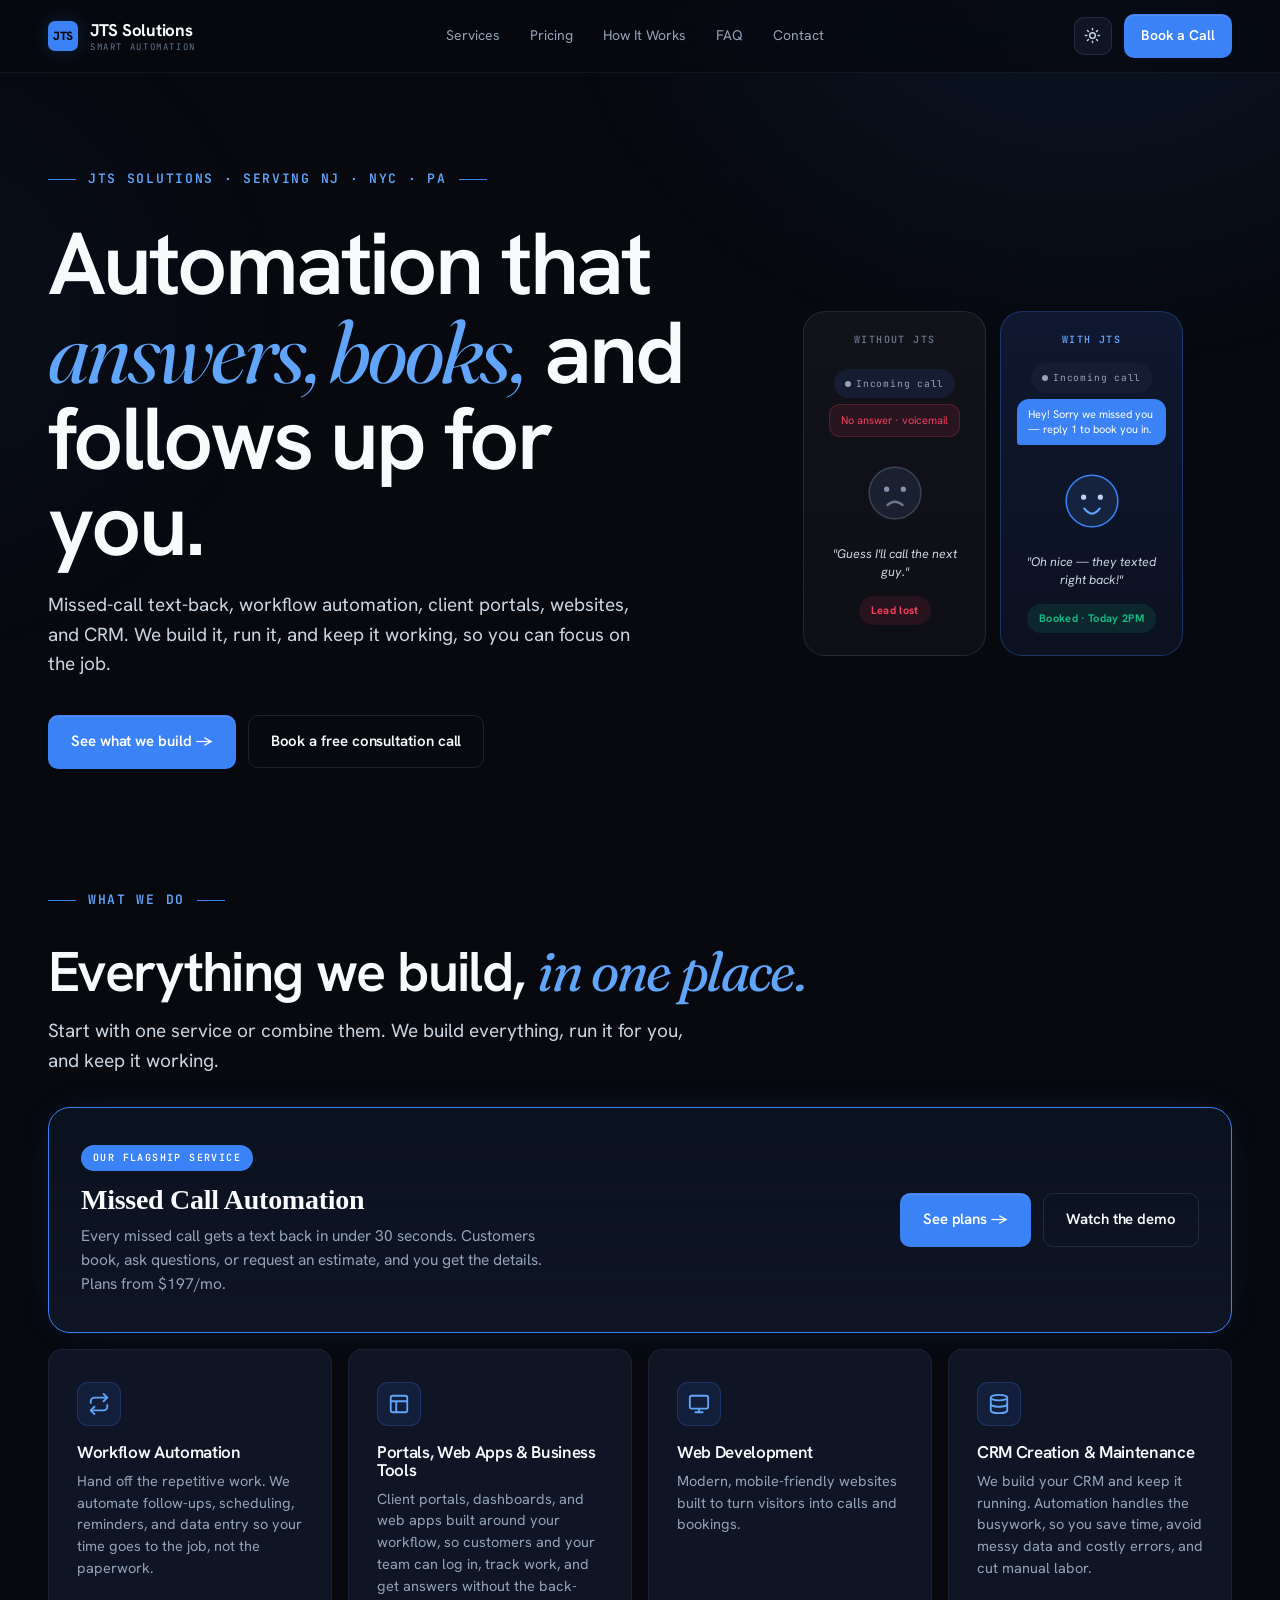
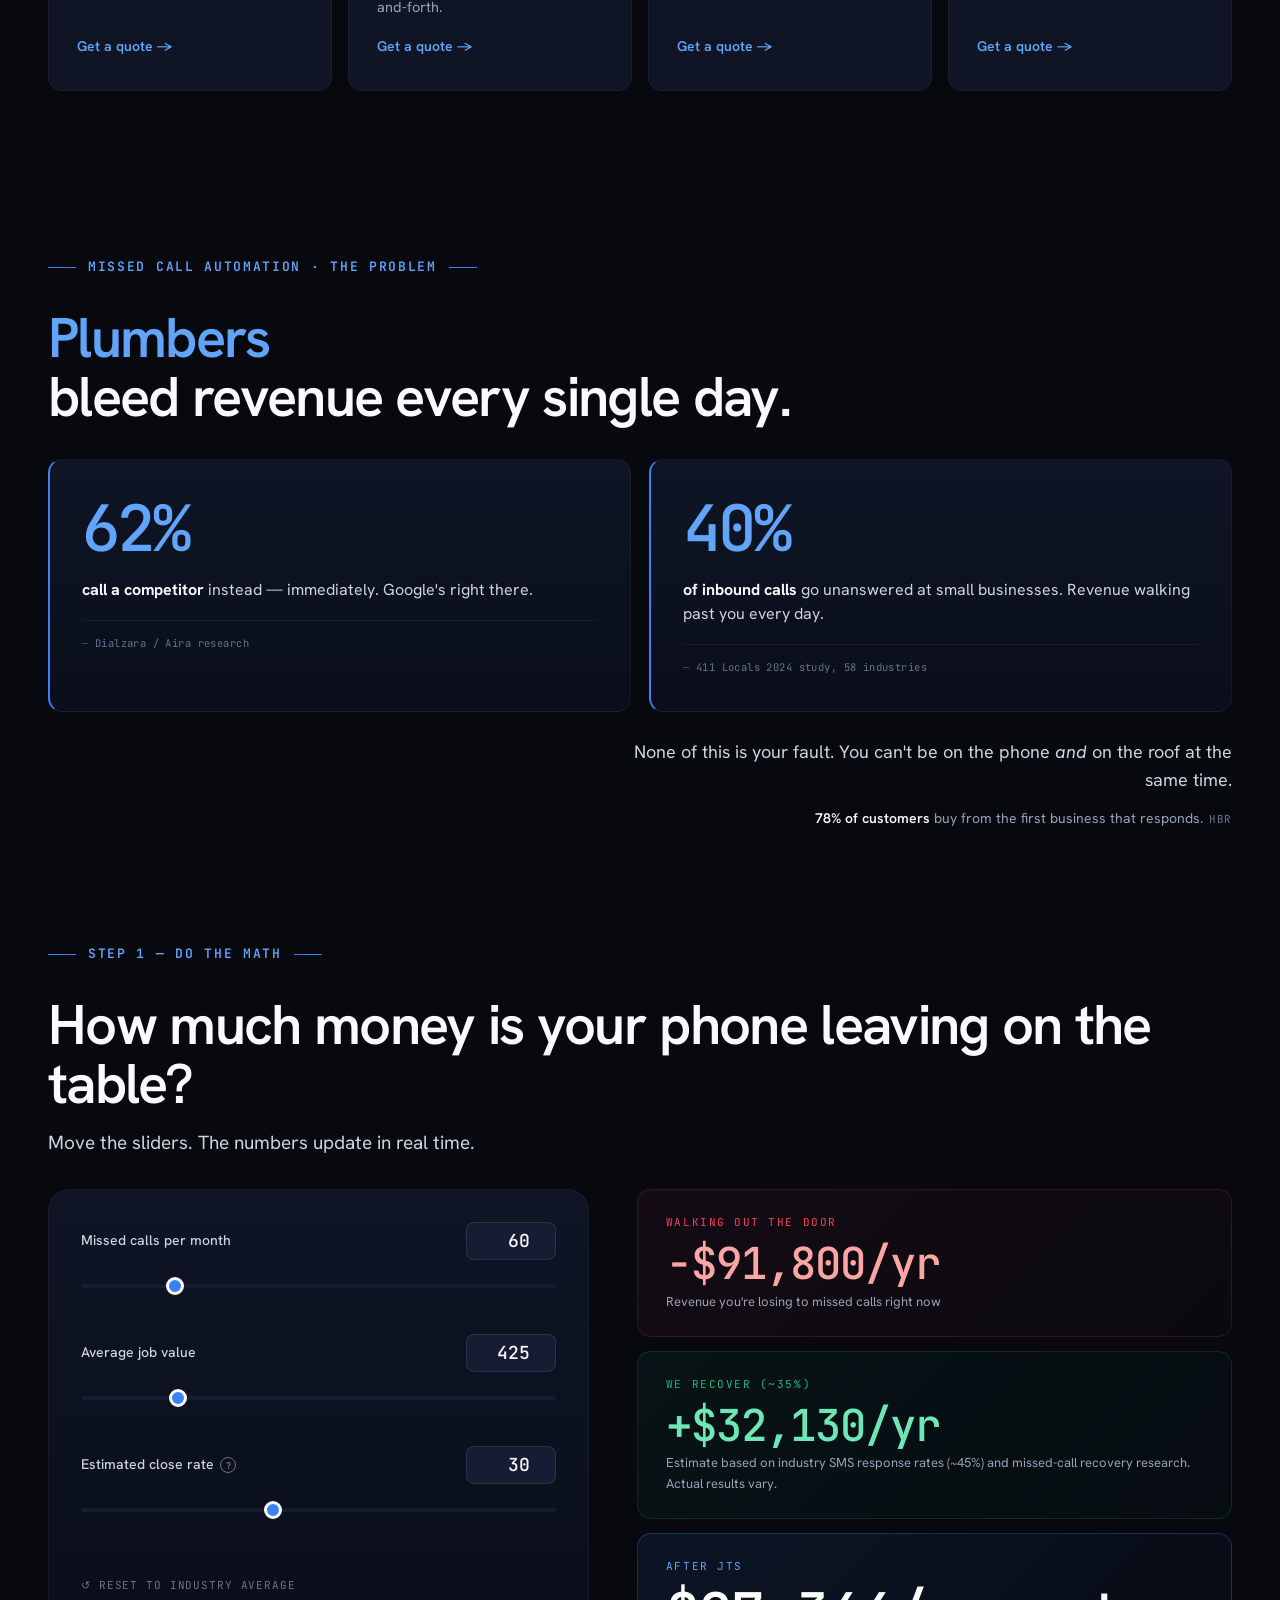
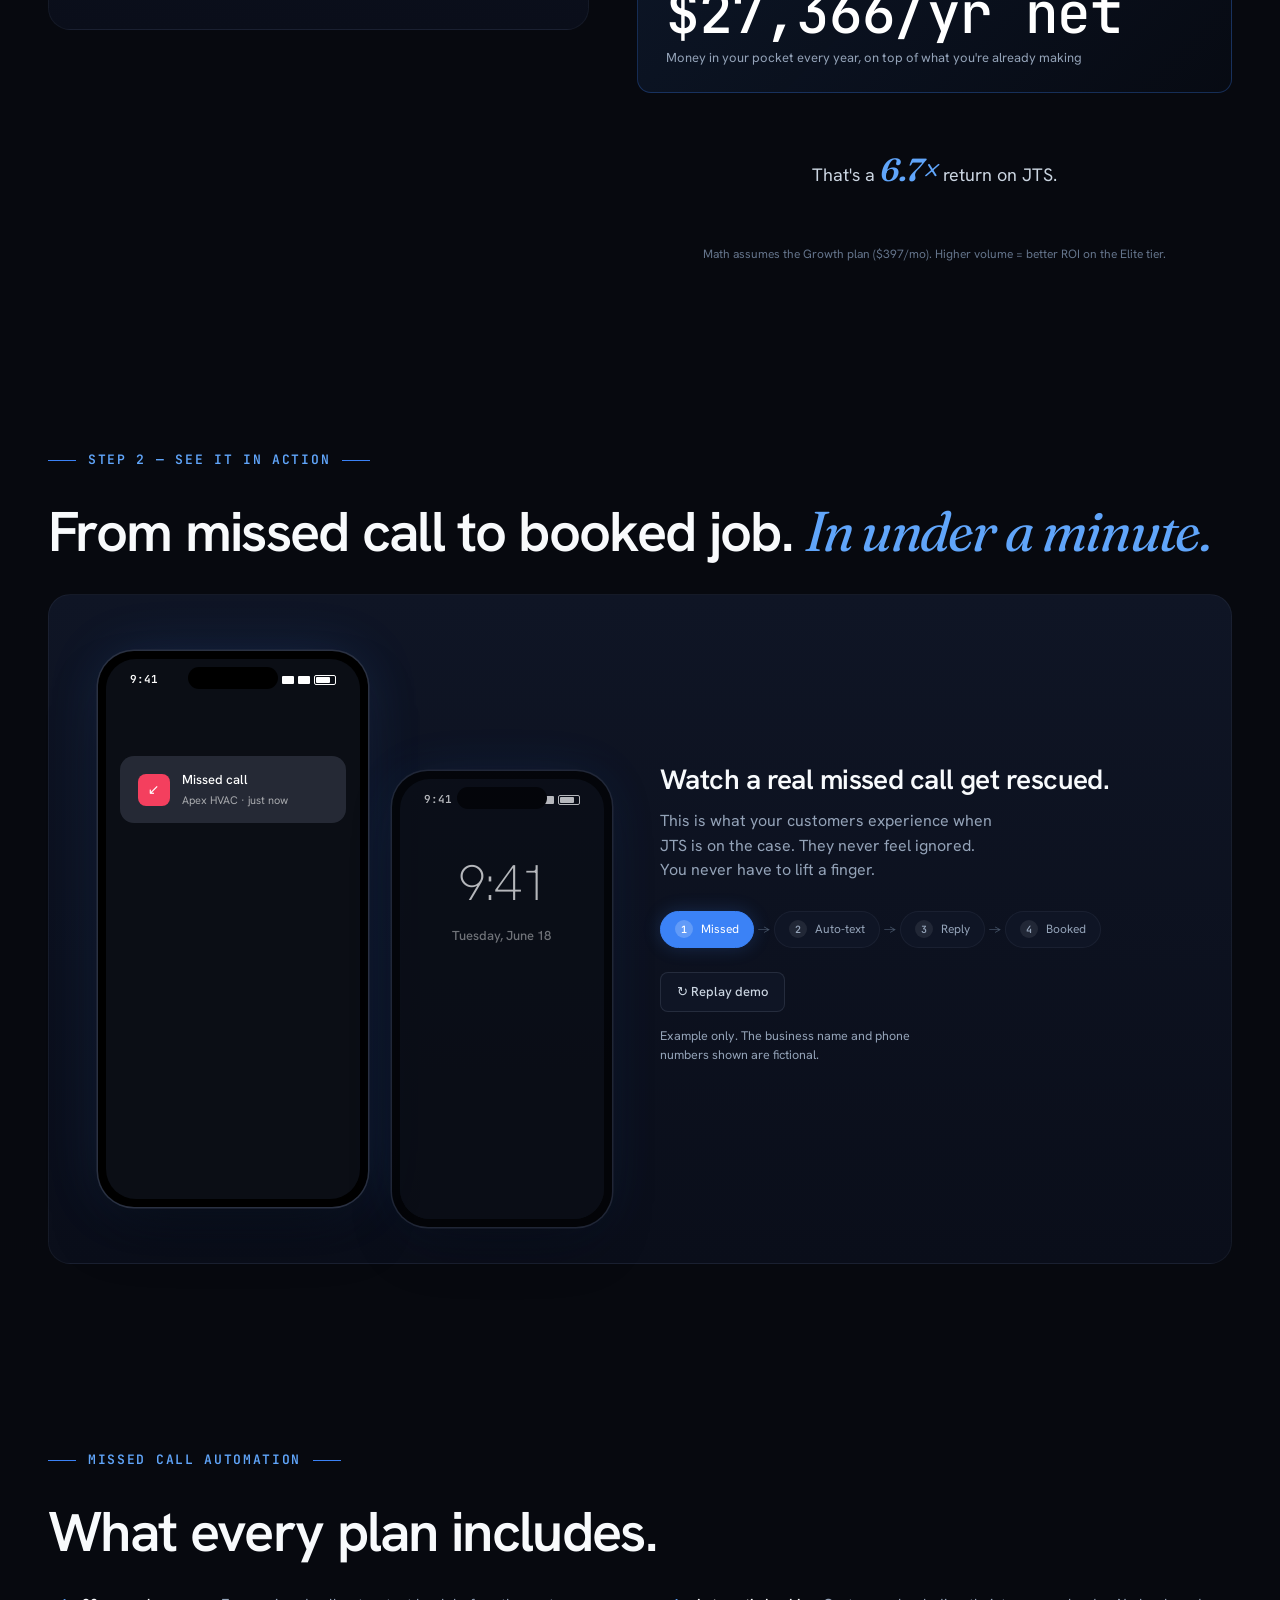
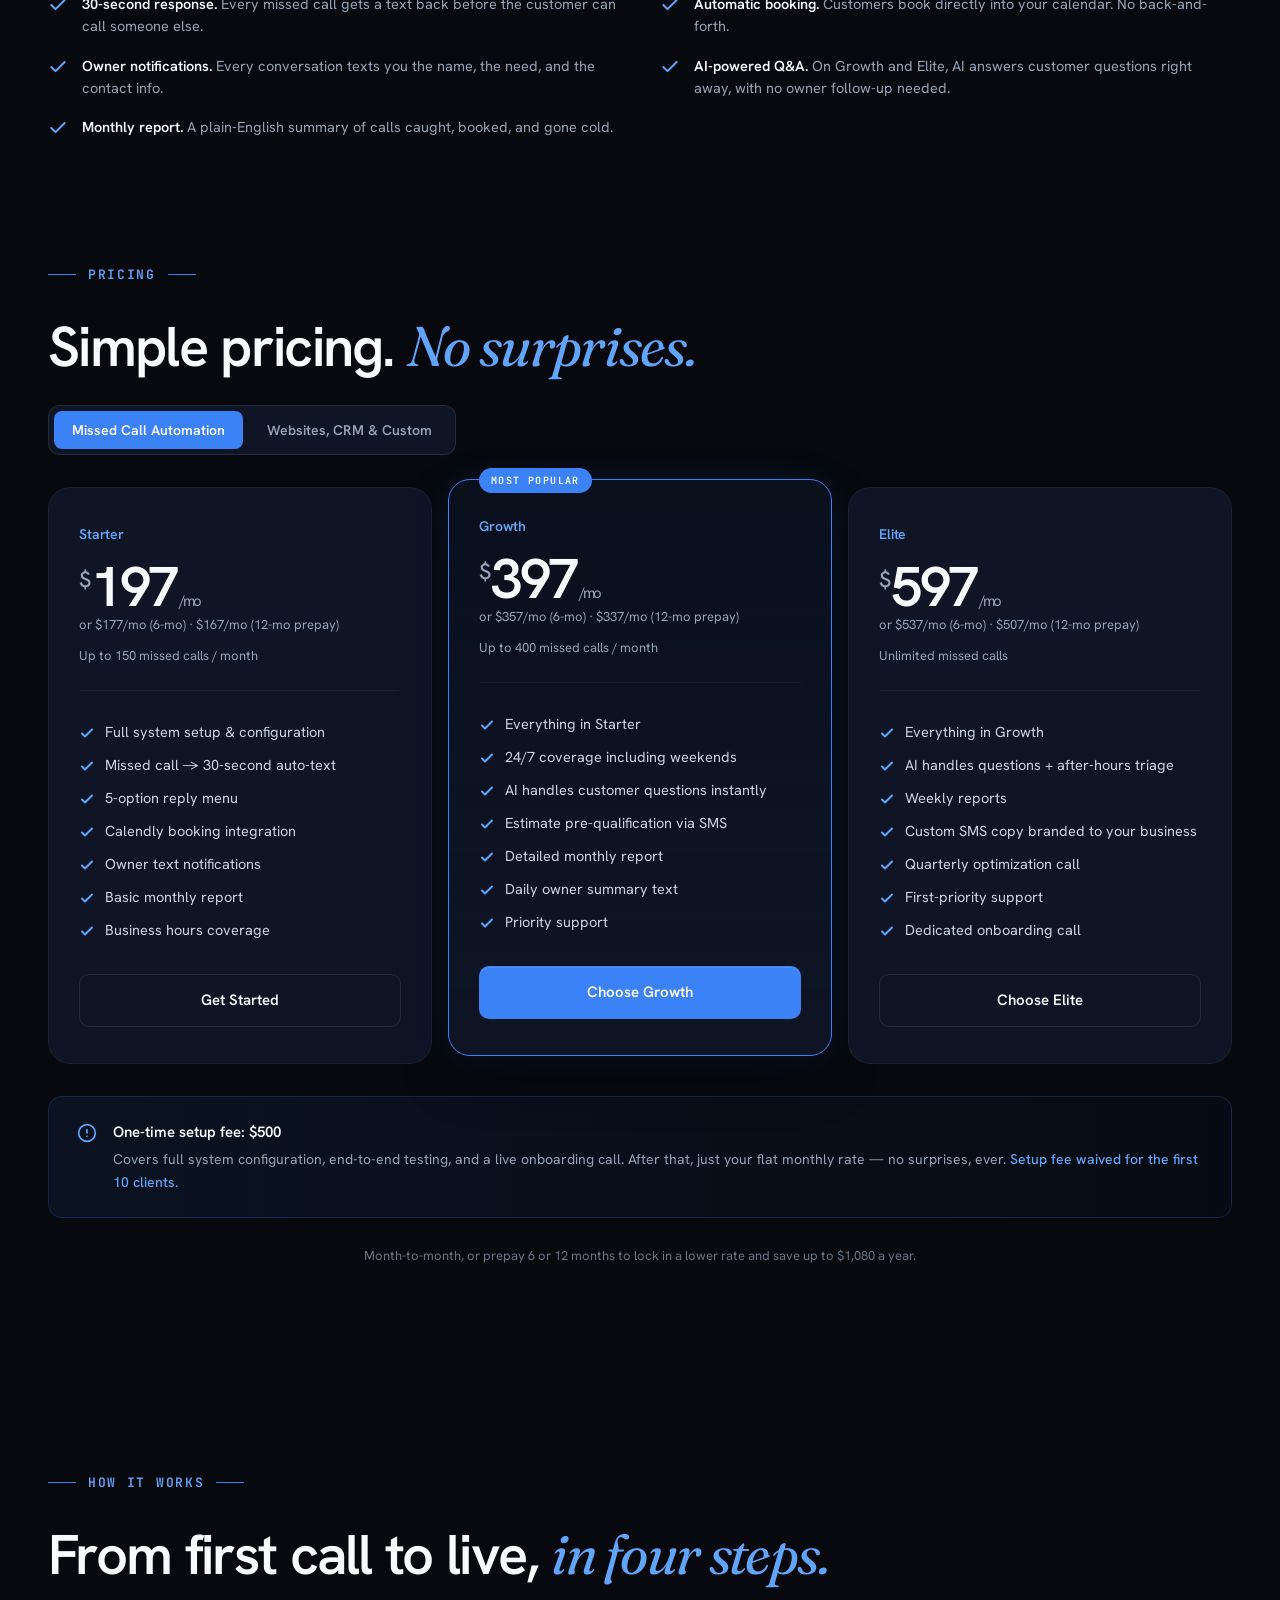
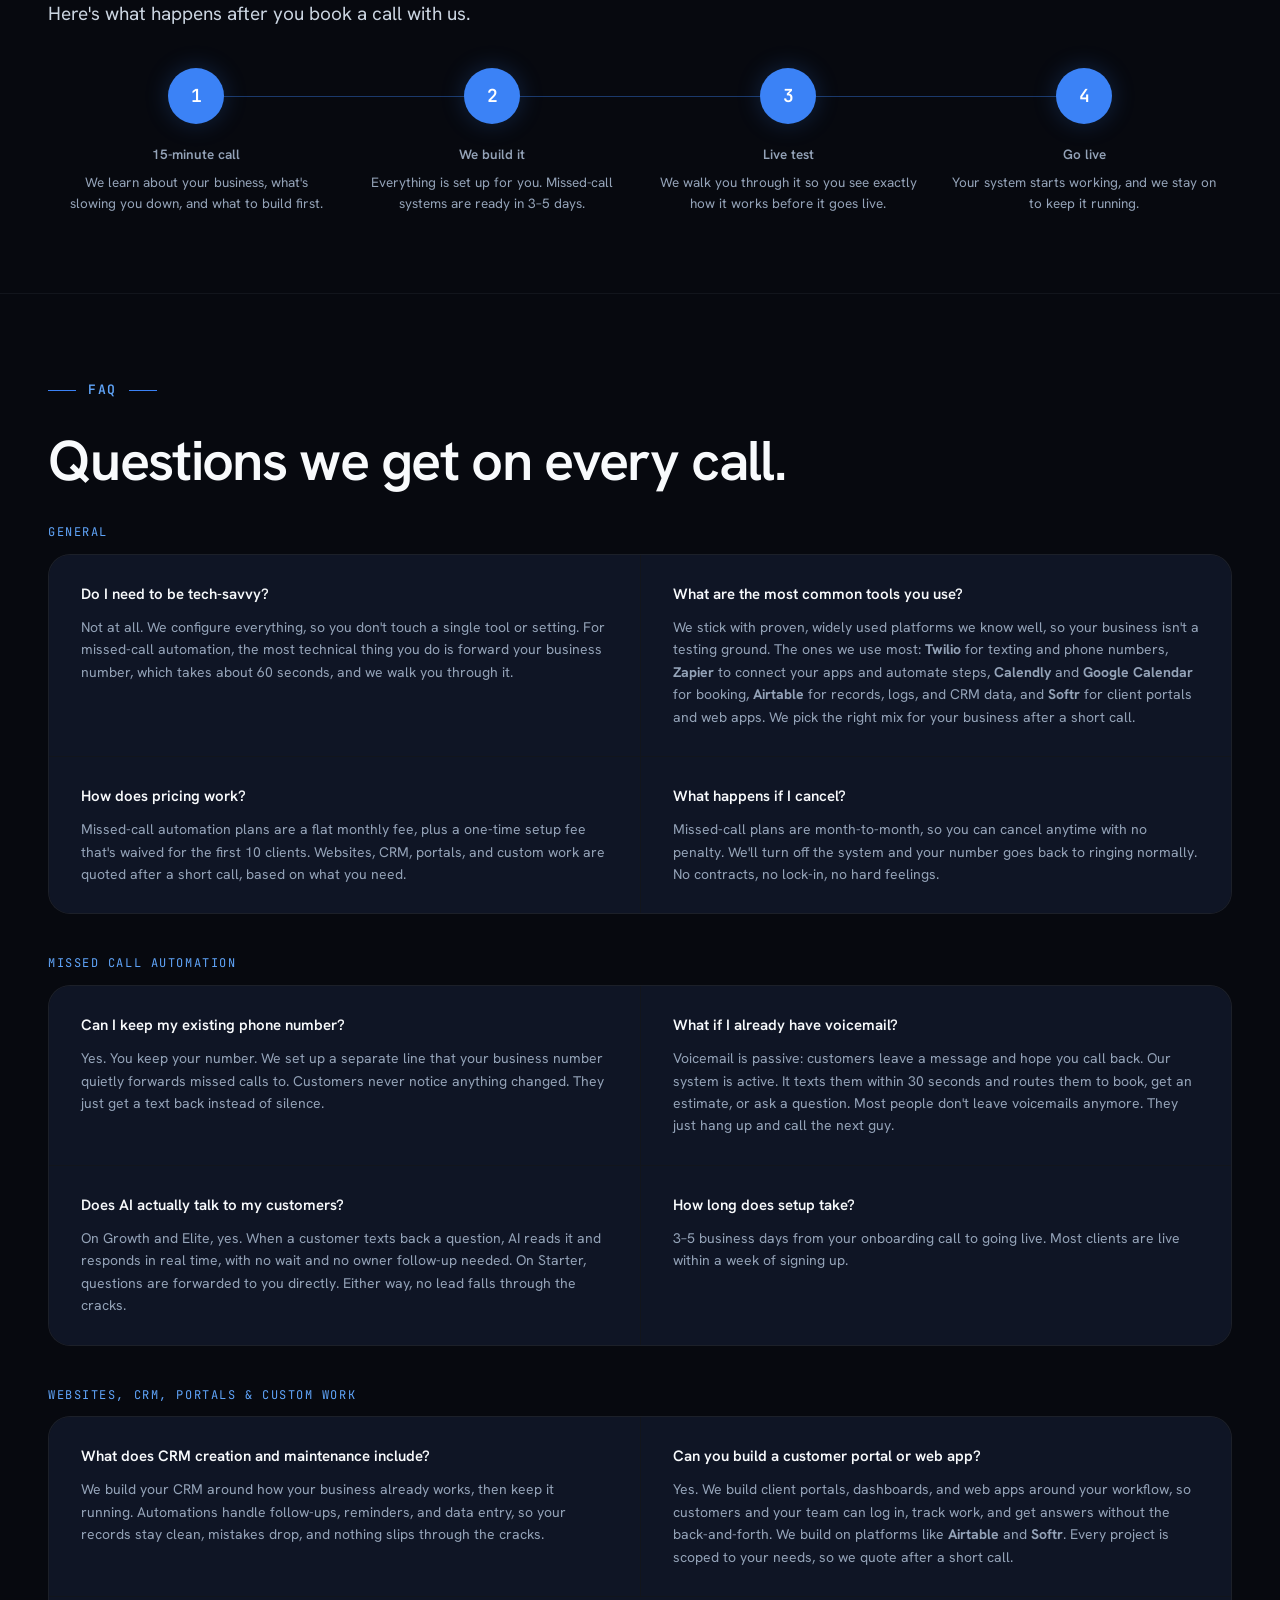
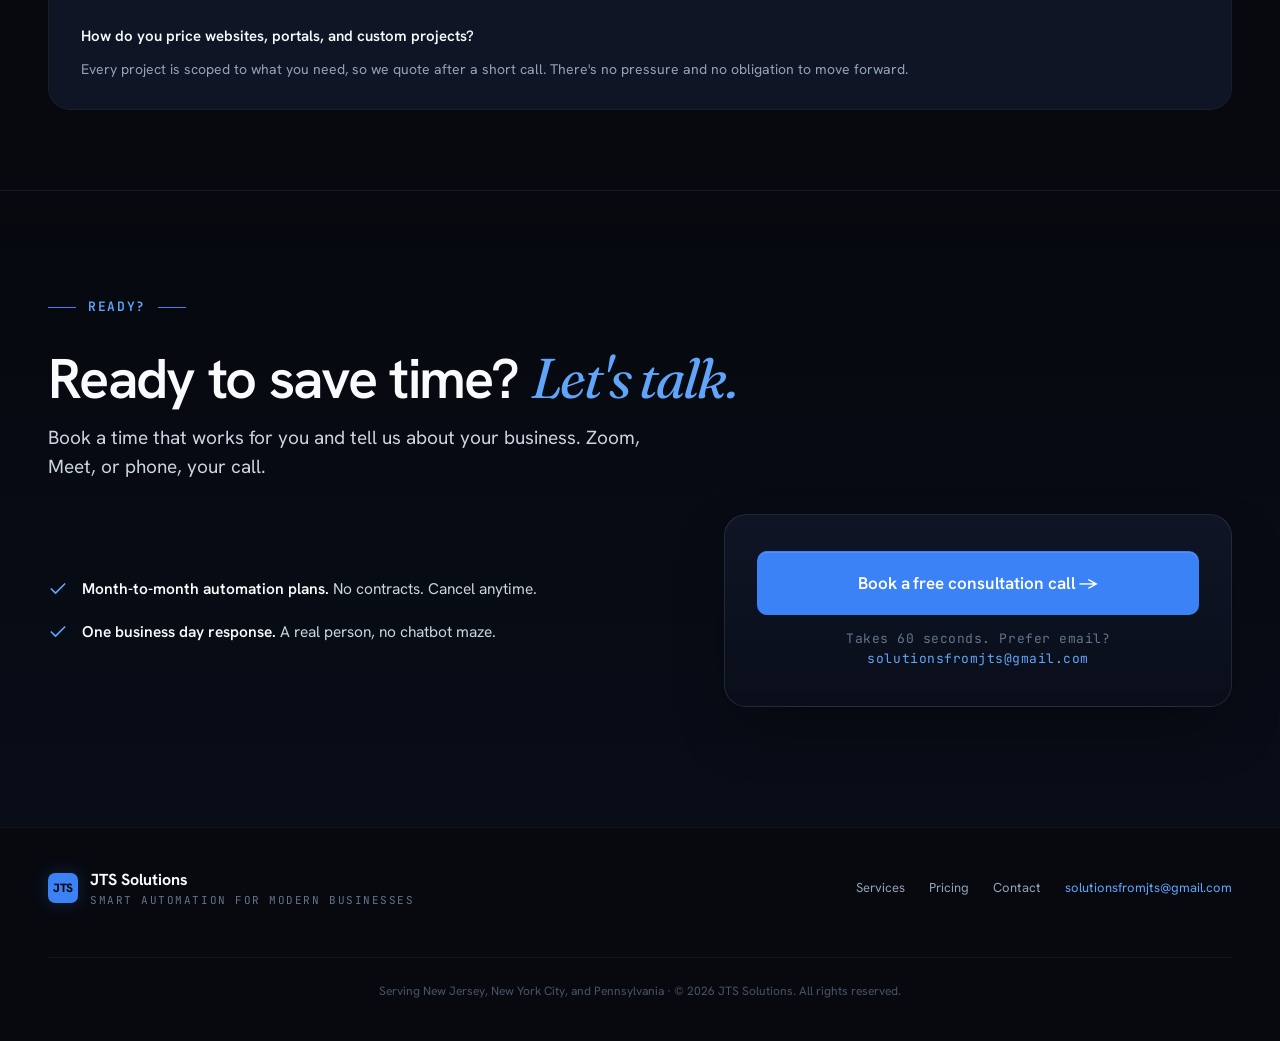
==== commit 96878771: "Add portals/web apps wording, tools FAQ, and SEO basics - Services card and quote tab now cover clie" ====
--- a/index.html
+++ b/index.html
@@ -3,8 +3,24 @@
 <head>
 <meta charset="UTF-8">
 <meta name="viewport" content="width=device-width, initial-scale=1.0">
-<meta name="description" content="JTS Solutions builds missed-call text-back, workflow automation, custom business tools, websites, and CRM for local service businesses in New Jersey, New York City, and Pennsylvania.">
-<title>JTS Solutions — Smart Automation for Local Businesses</title>
+<meta name="description" content="Missed-call text-back, workflow automation, client portals, websites, and CRM for local service businesses in New Jersey, New York City, and Pennsylvania.">
+<title>JTS Solutions | Business Automation in NJ, NYC &amp; PA</title>
+<link rel="canonical" href="https://www.solutionsfromjts.com/">
+<meta name="theme-color" content="#0A0E1A">
+<meta property="og:type" content="website">
+<meta property="og:site_name" content="JTS Solutions">
+<meta property="og:title" content="JTS Solutions | Business Automation in NJ, NYC &amp; PA">
+<meta property="og:description" content="Missed-call text-back, workflow automation, client portals, websites, and CRM for local service businesses in New Jersey, New York City, and Pennsylvania.">
+<meta property="og:url" content="https://www.solutionsfromjts.com/">
+<meta property="og:image" content="https://www.solutionsfromjts.com/og-image.png">
+<meta property="og:image:width" content="1200">
+<meta property="og:image:height" content="630">
+<meta property="og:image:alt" content="JTS Solutions. Smart automation for local businesses in NJ, NYC and PA.">
+<meta name="twitter:card" content="summary_large_image">
+<meta name="twitter:title" content="JTS Solutions | Business Automation in NJ, NYC &amp; PA">
+<meta name="twitter:description" content="Missed-call text-back, workflow automation, client portals, websites, and CRM for local service businesses in New Jersey, New York City, and Pennsylvania.">
+<meta name="twitter:image" content="https://www.solutionsfromjts.com/og-image.png">
+<script type="application/ld+json">{"@context": "https://schema.org", "@graph": [{"@type": "WebSite", "@id": "https://www.solutionsfromjts.com/#website", "url": "https://www.solutionsfromjts.com/", "name": "JTS Solutions"}, {"@type": "ProfessionalService", "@id": "https://www.solutionsfromjts.com/#business", "name": "JTS Solutions", "url": "https://www.solutionsfromjts.com/", "email": "solutionsfromjts@gmail.com", "image": "https://www.solutionsfromjts.com/og-image.png", "description": "Missed-call text-back, workflow automation, client portals, websites, and CRM for local service businesses in New Jersey, New York City, and Pennsylvania.", "areaServed": [{"@type": "State", "name": "New Jersey"}, {"@type": "City", "name": "New York City"}, {"@type": "State", "name": "Pennsylvania"}], "makesOffer": [{"@type": "Offer", "itemOffered": {"@type": "Service", "name": "Missed Call Automation", "description": "Automatic text-back within 30 seconds of a missed call, with booking, estimate requests, and owner notifications."}}, {"@type": "Offer", "itemOffered": {"@type": "Service", "name": "Workflow Automation", "description": "Automation of follow-ups, scheduling, reminders, and data entry."}}, {"@type": "Offer", "itemOffered": {"@type": "Service", "name": "Portals, Web Apps & Business Tools", "description": "Client portals, dashboards, and web apps built around a business's workflow."}}, {"@type": "Offer", "itemOffered": {"@type": "Service", "name": "Web Development", "description": "Modern, mobile-friendly websites for local businesses."}}, {"@type": "Offer", "itemOffered": {"@type": "Service", "name": "CRM Creation & Maintenance", "description": "CRM setup and ongoing maintenance with automation that saves time and reduces errors and manual labor."}}]}]}</script>
 <link rel="icon" type="image/svg+xml" href="data:image/svg+xml,%3Csvg xmlns='http://www.w3.org/2000/svg' viewBox='0 0 32 32'%3E%3Crect width='32' height='32' rx='6' fill='%230A0E1A'/%3E%3Cpath d='M9 9h14M9 15l4 4-4 4M19 23h4' stroke='%233B82F6' stroke-width='2.5' stroke-linecap='round' stroke-linejoin='round' fill='none'/%3E%3C/svg%3E">
 <link rel="preconnect" href="https://fonts.googleapis.com">
 <link rel="preconnect" href="https://fonts.gstatic.com" crossorigin>
@@ -1905,7 +1921,7 @@
       <div class="hero-text">
         <div class="eyebrow">JTS Solutions · Serving NJ · NYC · PA</div>
         <h1>Automation that <span class="accent">answers, books,</span> and follows up for you.</h1>
-        <p class="hero-sub">Missed-call text-back, workflow automation, custom tools, websites, and CRM. We build it, run it, and keep it working, so you can focus on the job.</p>
+        <p class="hero-sub">Missed-call text-back, workflow automation, client portals, websites, and CRM. We build it, run it, and keep it working, so you can focus on the job.</p>
         <div class="hero-ctas">
           <a href="#services" class="btn btn--primary">See what we build →</a>
           <a href="#" class="btn btn--ghost js-booking">Book a free consultation call</a>
@@ -1977,8 +1993,8 @@
       </div>
       <div class="feature service-card">
         <div class="feature-icon"><svg width="22" height="22" viewBox="0 0 24 24" fill="none" stroke="currentColor" stroke-width="2" stroke-linecap="round" stroke-linejoin="round"><rect x="3" y="3" width="18" height="18" rx="2"/><path d="M3 9h18M9 21V9"/></svg></div>
-        <h4>Business Tools &amp; Apps</h4>
-        <p>Custom tools and apps built around how your business actually runs, from internal dashboards to customer-facing apps.</p>
+        <h4>Portals, Web Apps &amp; Business Tools</h4>
+        <p>Client portals, dashboards, and web apps built around your workflow, so customers and your team can log in, track work, and get answers without the back-and-forth.</p>
         <a href="#pricing" class="more" data-tab-link="1">Get a quote →</a>
       </div>
       <div class="feature service-card">
@@ -2296,8 +2312,8 @@
         </div>
         <div class="feature">
           <div class="feature-icon"><svg width="22" height="22" viewBox="0 0 24 24" fill="none" stroke="currentColor" stroke-width="2" stroke-linecap="round" stroke-linejoin="round"><polyline points="17 1 21 5 17 9"/><path d="M3 11V9a4 4 0 0 1 4-4h14"/><polyline points="7 23 3 19 7 15"/><path d="M21 13v2a4 4 0 0 1-4 4H3"/></svg></div>
-          <h4>Workflow Automation &amp; Custom Tools</h4>
-          <p>Automations, business tools, and apps built around how your business runs, scoped to your project.</p>
+          <h4>Portals, Web Apps &amp; Automation</h4>
+          <p>Client portals, web apps, and workflow automation built around how your business runs, scoped to your project.</p>
           <div class="quote-price">Custom quote</div>
           <a href="#" class="btn btn--ghost js-booking">Get a quote</a>
         </div>
@@ -2330,7 +2346,8 @@
     <p class="faq-label">General</p>
     <div class="faq-grid">
       <div class="faq-item"><p class="q">Do I need to be tech-savvy?</p><p class="a">Not at all. We configure everything, so you don't touch a single tool or setting. For missed-call automation, the most technical thing you do is forward your business number, which takes about 60 seconds, and we walk you through it.</p></div>
-      <div class="faq-item"><p class="q">How does pricing work?</p><p class="a">Missed-call automation plans are a flat monthly fee, plus a one-time setup fee that's waived for the first 10 clients. Websites, CRM, and custom work are quoted after a short call, based on what you need.</p></div>
+      <div class="faq-item"><p class="q">What are the most common tools you use?</p><p class="a">We stick with proven, widely used platforms we know well, so your business isn't a testing ground. The ones we use most: <strong>Twilio</strong> for texting and phone numbers, <strong>Zapier</strong> to connect your apps and automate steps, <strong>Calendly</strong> and <strong>Google Calendar</strong> for booking, <strong>Airtable</strong> for records, logs, and CRM data, and <strong>Softr</strong> for client portals and web apps. We pick the right mix for your business after a short call.</p></div>
+      <div class="faq-item"><p class="q">How does pricing work?</p><p class="a">Missed-call automation plans are a flat monthly fee, plus a one-time setup fee that's waived for the first 10 clients. Websites, CRM, portals, and custom work are quoted after a short call, based on what you need.</p></div>
       <div class="faq-item"><p class="q">What happens if I cancel?</p><p class="a">Missed-call plans are month-to-month, so you can cancel anytime with no penalty. We'll turn off the system and your number goes back to ringing normally. No contracts, no lock-in, no hard feelings.</p></div>
     </div>
 
@@ -2342,10 +2359,11 @@
       <div class="faq-item"><p class="q">How long does setup take?</p><p class="a">3–5 business days from your onboarding call to going live. Most clients are live within a week of signing up.</p></div>
     </div>
 
-    <p class="faq-label">Websites, CRM &amp; custom work</p>
+    <p class="faq-label">Websites, CRM, portals &amp; custom work</p>
     <div class="faq-grid">
       <div class="faq-item"><p class="q">What does CRM creation and maintenance include?</p><p class="a">We build your CRM around how your business already works, then keep it running. Automations handle follow-ups, reminders, and data entry, so your records stay clean, mistakes drop, and nothing slips through the cracks.</p></div>
-      <div class="faq-item"><p class="q">How do you price websites and custom projects?</p><p class="a">Every project is scoped to what you need, so we quote after a short call. There's no pressure and no obligation to move forward.</p></div>
+      <div class="faq-item"><p class="q">Can you build a customer portal or web app?</p><p class="a">Yes. We build client portals, dashboards, and web apps around your workflow, so customers and your team can log in, track work, and get answers without the back-and-forth. We build on platforms like <strong>Airtable</strong> and <strong>Softr</strong>. Every project is scoped to your needs, so we quote after a short call.</p></div>
+      <div class="faq-item"><p class="q">How do you price websites, portals, and custom projects?</p><p class="a">Every project is scoped to what you need, so we quote after a short call. There's no pressure and no obligation to move forward.</p></div>
     </div>
   </div>
 </section>
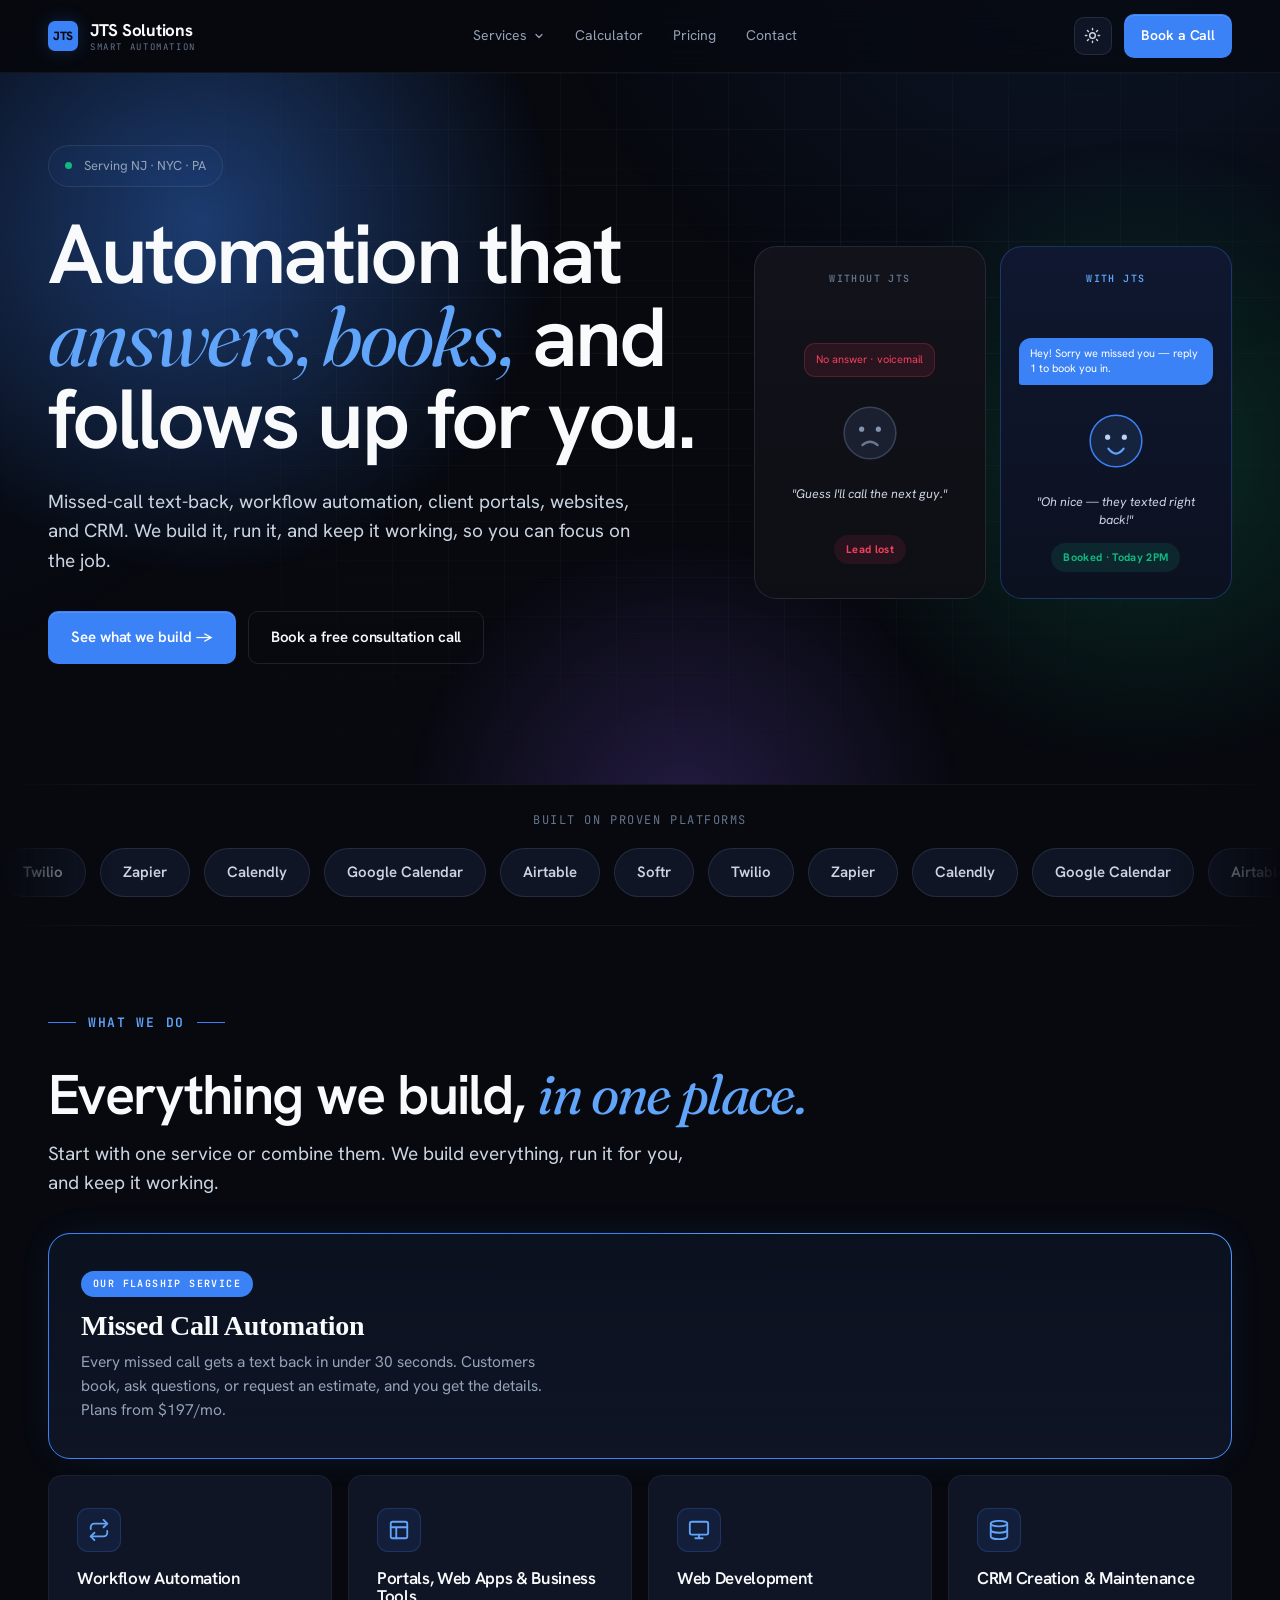
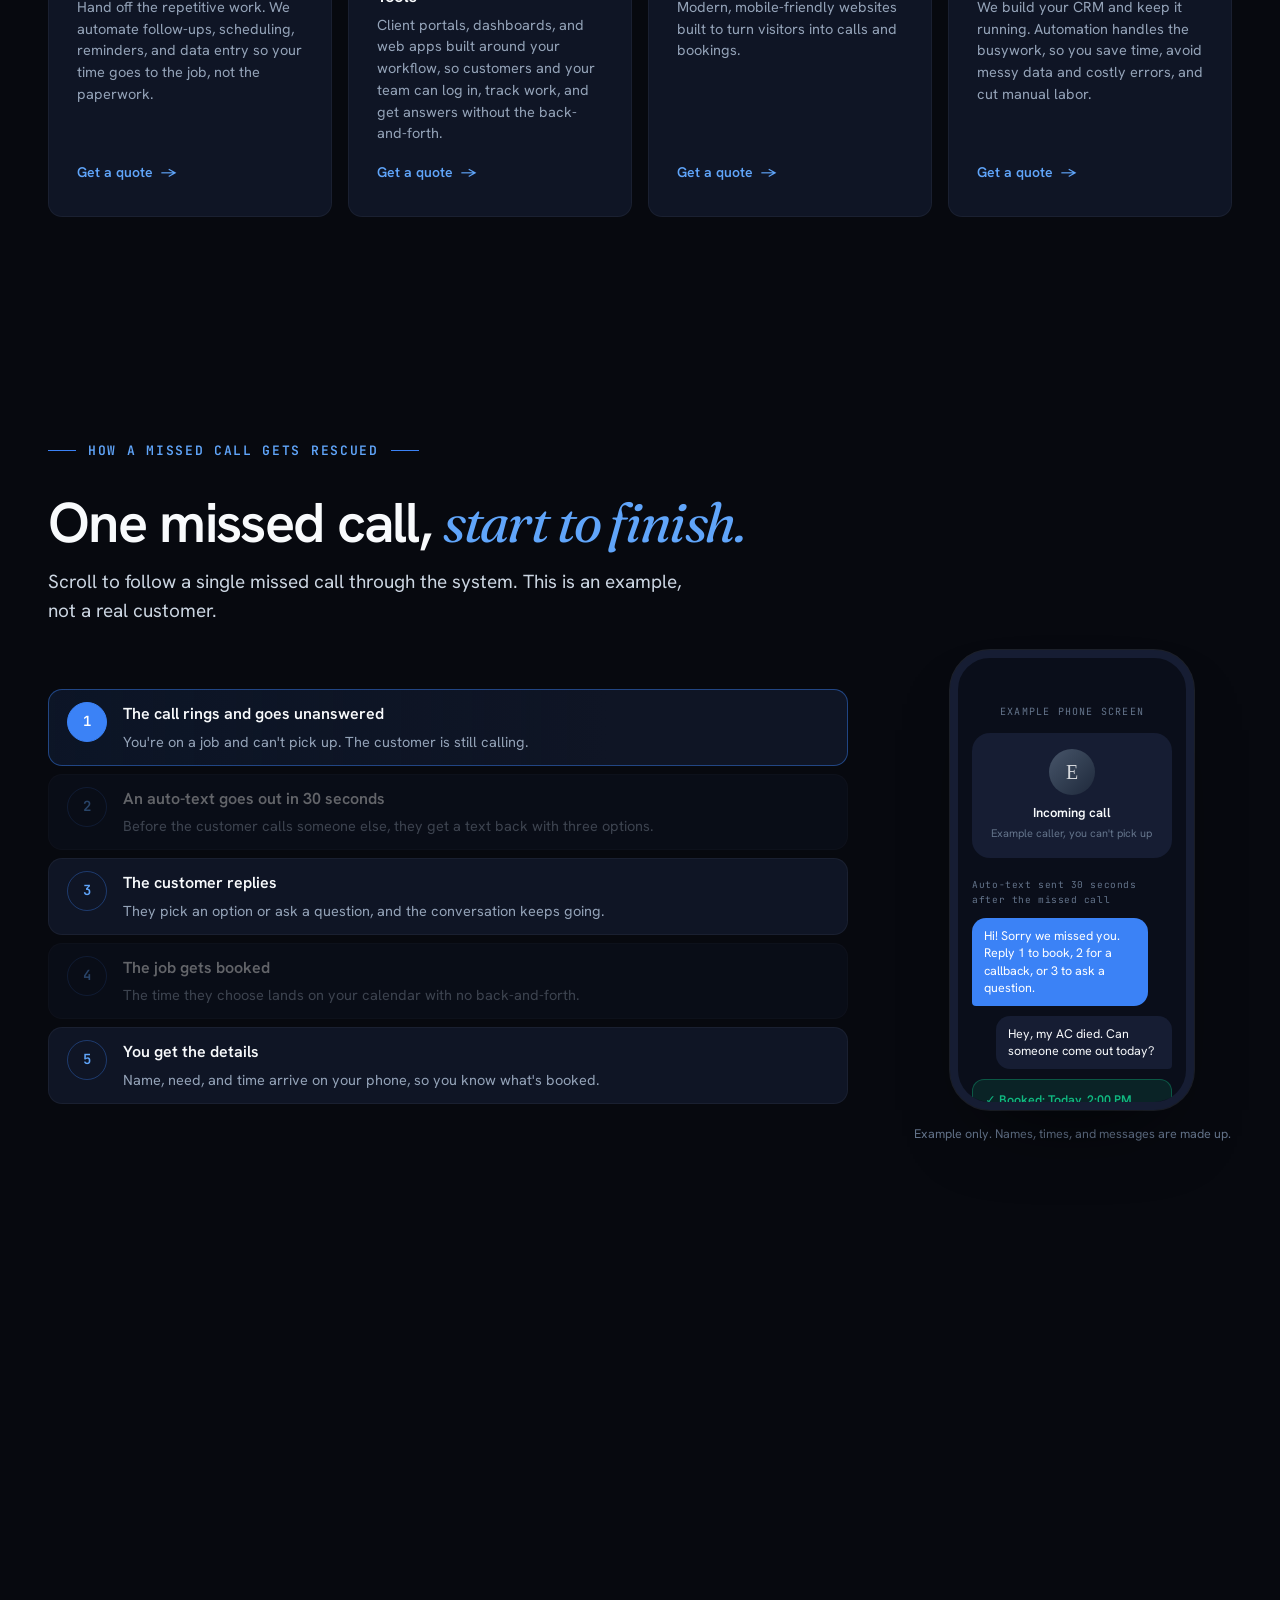
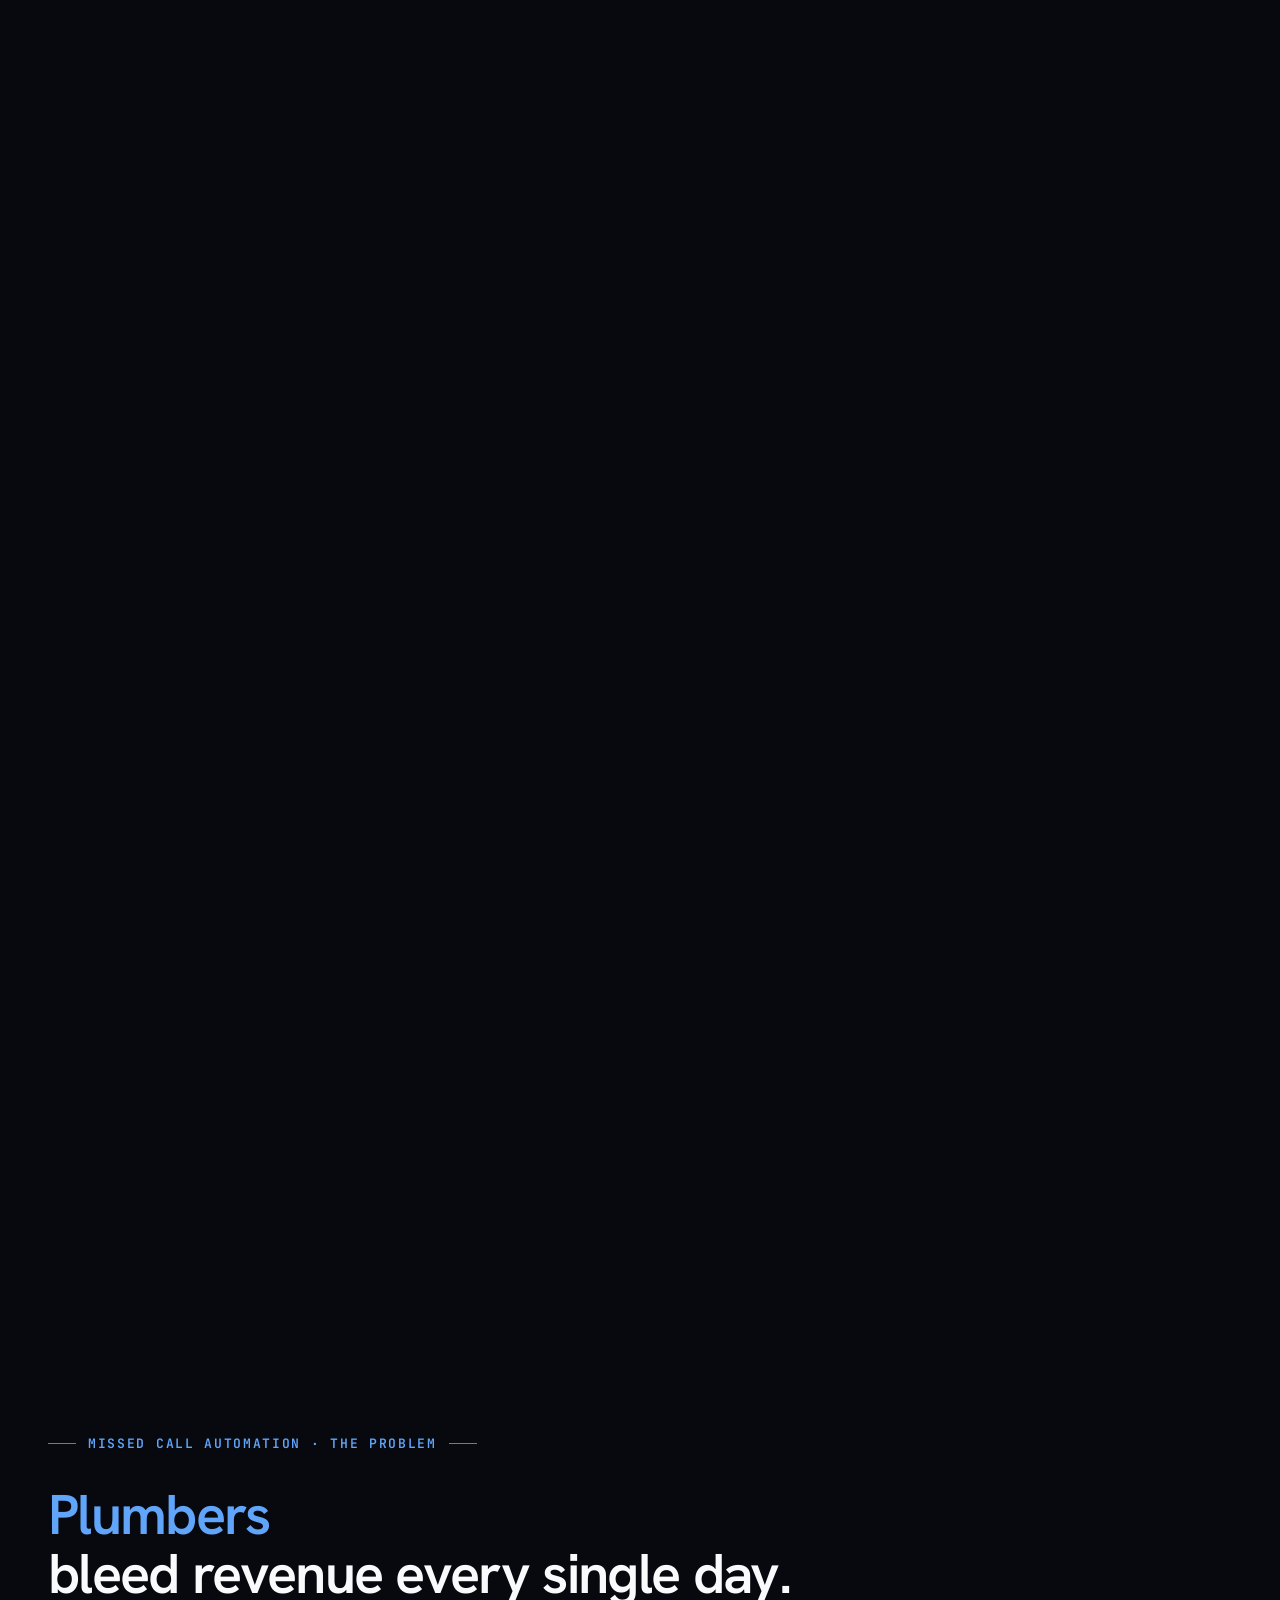
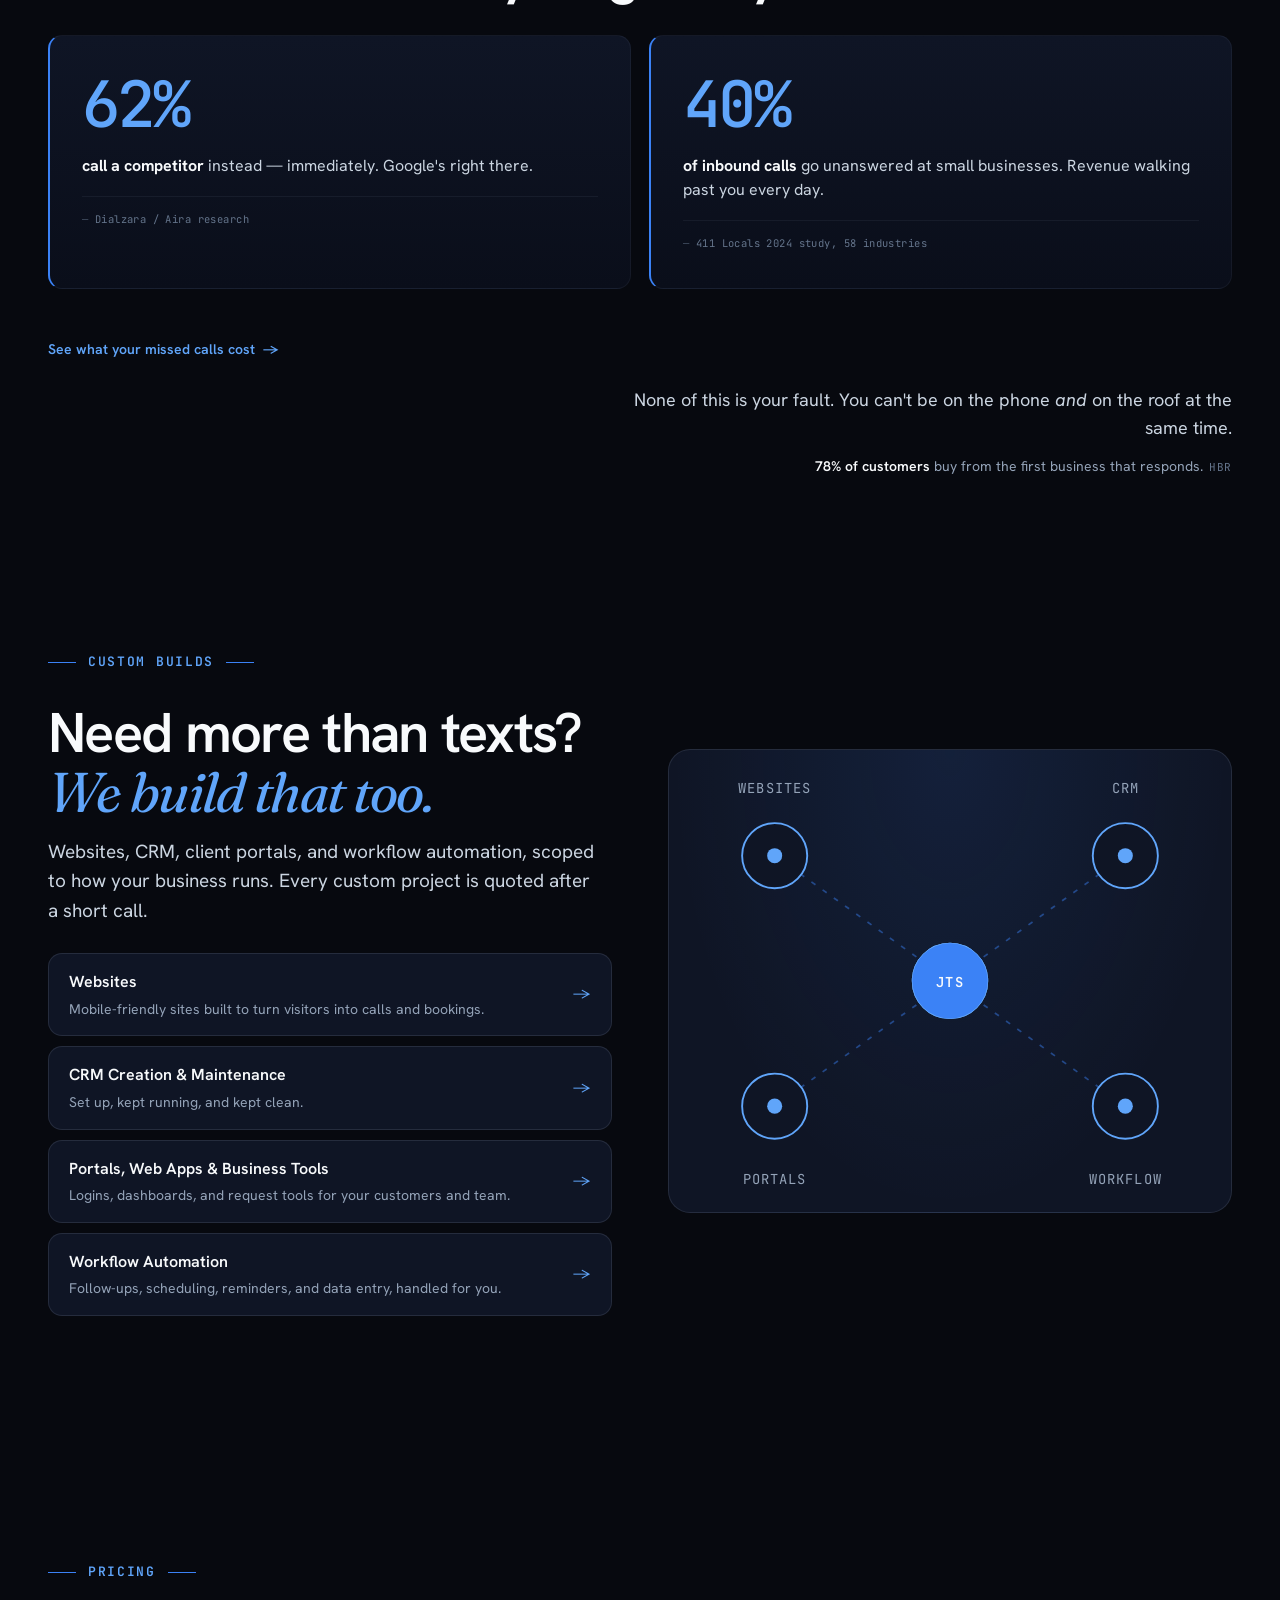
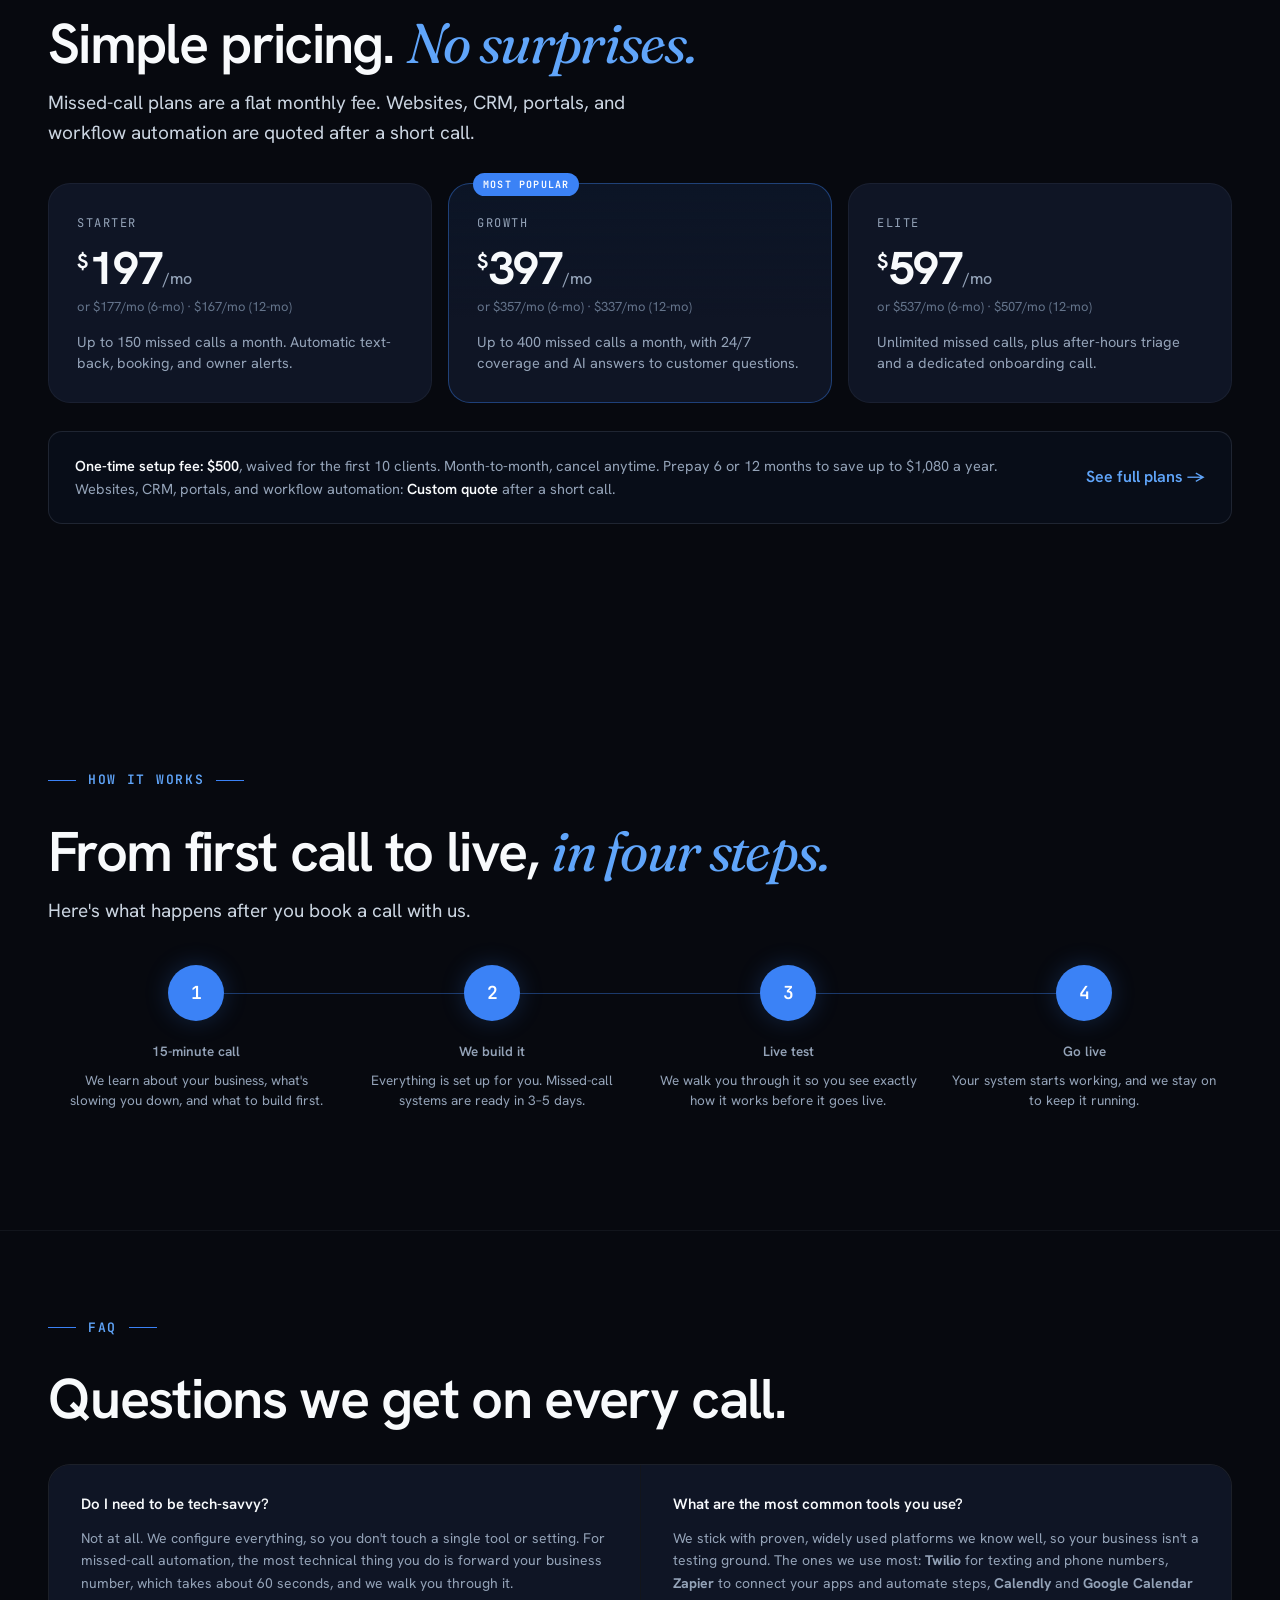
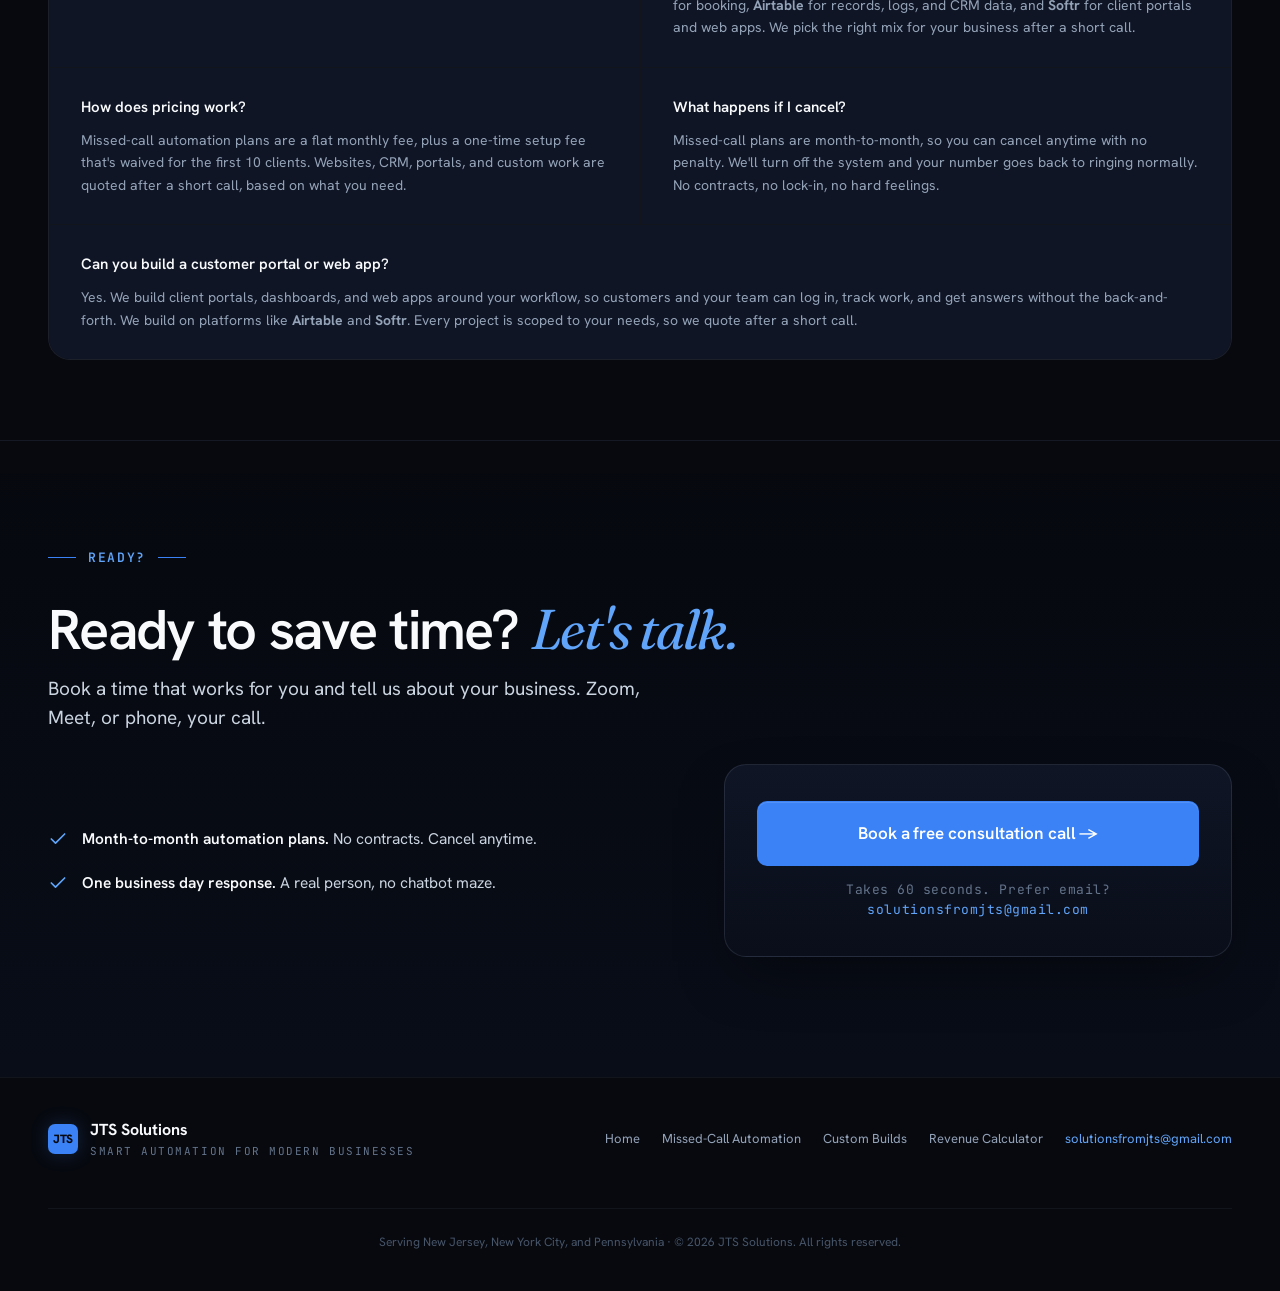
==== commit f4c24726: "Split into multiple pages with a motion-rich redesign - Shared assets/site.css and assets/site.js ex" ====
--- a/index.html
+++ b/index.html
@@ -25,2310 +25,333 @@
 <link rel="preconnect" href="https://fonts.googleapis.com">
 <link rel="preconnect" href="https://fonts.gstatic.com" crossorigin>
 <link href="https://fonts.googleapis.com/css2?family=Fraunces:ital,opsz,wght@0,9..144,400;0,9..144,600;0,9..144,700;1,9..144,400;1,9..144,600&family=Hanken+Grotesk:wght@300;400;500;600;700&family=JetBrains+Mono:wght@400;500;600&display=swap" rel="stylesheet">
-<style>
-/* ============================================================
-   JTS SOLUTIONS — Never Miss a Lead Again
-   ============================================================ */
-
-:root {
-  /* DARK (default) */
-  --bg-0: #07090F;
-  --bg-1: #0A0E1A;
-  --bg-2: #0F1525;
-  --bg-3: #161D33;
-  --bg-elev: #1B2440;
-  --line: rgba(148, 163, 184, 0.08);
-  --line-2: rgba(148, 163, 184, 0.16);
-  --blue: #3B82F6;
-  --blue-bright: #60A5FA;
-  --blue-soft: #93C5FD;
-  --blue-glow: rgba(59, 130, 246, 0.22);
-  --green: #10B981;
-  --green-soft: rgba(16, 185, 129, 0.12);
-  --rose: #F43F5E;
-  --rose-soft: rgba(244, 63, 94, 0.10);
-  --text-1: #F8FAFC;
-  --text-2: #CBD5E1;
-  --text-3: #94A3B8;
-  --text-4: #64748B;
-  --text-5: #475569;
-  --nav-bg: rgba(7,9,15,0.72);
-  --hv-pain-bg: linear-gradient(180deg,#12121a,#0e0e15);
-  --hv-jts-bg: linear-gradient(180deg,#0f1830,#0c1120);
-  --hv-head-pain: #1b2030; --hv-head-pain-stroke: #3a4256;
-  --hv-head-jts: #16233f;
-  --hv-eye-pain: #8493ad; --hv-eye-jts: #bcd2f5; --hv-mouth-pain: #6b7690;
-  --serif: 'Fraunces', ui-serif, Georgia, serif;
-  --sans: 'Hanken Grotesk', system-ui, sans-serif;
-  --mono: 'JetBrains Mono', ui-monospace, monospace;
-  --max: 1240px;
-  --radius-sm: 8px;
-  --radius: 14px;
-  --radius-lg: 22px;
-}
-:root[data-theme="light"] {
-  /* LIGHT — warm off-white */
-  --bg-0: #F9F7F3;
-  --bg-1: #F1EEE8;
-  --bg-2: #FEFCF9;
-  --bg-3: #EEEAE3;
-  --bg-elev: #FEFCF9;
-  --line: rgba(15,23,42,0.09);
-  --line-2: rgba(15,23,42,0.15);
-  --blue: #2563EB;
-  --blue-bright: #3B82F6;
-  --blue-soft: #60A5FA;
-  --blue-glow: rgba(37,99,235,0.15);
-  --green: #059669;
-  --green-soft: rgba(5,150,105,0.12);
-  --rose: #E11D48;
-  --rose-soft: rgba(225,29,72,0.10);
-  --text-1: #0F172A;
-  --text-2: #334155;
-  --text-3: #5B6472;
-  --text-4: #8A94A6;
-  --text-5: #9AA6B6;
-  --nav-bg: rgba(250,248,243,0.82);
-  --hv-pain-bg: linear-gradient(180deg,#F2EFEA,#EAE6DF);
-  --hv-jts-bg: linear-gradient(180deg,#EEF4FF,#E4EDFC);
-  --hv-head-pain: #E3E7EF; --hv-head-pain-stroke: #C0C8D6;
-  --hv-head-jts: #DBEAFF;
-  --hv-eye-pain: #7C8699; --hv-eye-jts: #2563EB; --hv-mouth-pain: #7C8699;
-}
-
-* { margin: 0; padding: 0; box-sizing: border-box; }
-html { scroll-behavior: smooth; }
-body {
-  background: var(--bg-0);
-  color: var(--text-1);
-  font-family: var(--sans);
-  font-size: 16px;
-  line-height: 1.55;
-  -webkit-font-smoothing: antialiased;
-  -moz-osx-font-smoothing: grayscale;
-  overflow-x: hidden;
-  font-feature-settings: 'ss01', 'cv11';
-}
-img, svg { display: block; max-width: 100%; }
-button { font: inherit; color: inherit; cursor: pointer; border: none; background: none; }
-input, textarea, select { font: inherit; color: inherit; outline: none; }
-a { color: inherit; text-decoration: none; }
-::selection { background: var(--blue); color: var(--bg-0); }
-
-/* atmosphere */
-body::before {
-  content: '';
-  position: fixed; inset: 0;
-  pointer-events: none;
-  background:
-    radial-gradient(ellipse 900px 700px at 85% -5%, rgba(59,130,246,0.10), transparent 60%),
-    radial-gradient(ellipse 700px 600px at -10% 35%, rgba(59,130,246,0.06), transparent 60%);
-  z-index: 0;
-}
-body::after {
-  content: '';
-  position: fixed; inset: 0;
-  pointer-events: none;
-  background-image:
-    linear-gradient(rgba(148,163,184,0.025) 1px, transparent 1px),
-    linear-gradient(90deg, rgba(148,163,184,0.025) 1px, transparent 1px);
-  background-size: 56px 56px;
-  -webkit-mask-image: radial-gradient(ellipse at center, black 30%, transparent 75%);
-          mask-image: radial-gradient(ellipse at center, black 30%, transparent 75%);
-  z-index: 0;
-}
-main, nav, footer { position: relative; z-index: 1; }
-
-/* layout primitives */
-.container { max-width: var(--max); margin: 0 auto; padding: 0 28px; }
-.section { padding: 120px 0; position: relative; }
-.section--tight { padding: 80px 0; }
-
-.eyebrow {
-  display: inline-flex;
-  align-items: center;
-  gap: 12px;
-  font-family: var(--mono);
-  font-size: 13px;
-  font-weight: 600;
-  letter-spacing: 0.13em;
-  text-transform: uppercase;
-  color: var(--blue-bright);
-  margin-bottom: 32px;
-}
-.eyebrow::before {
-  content: '';
-  width: 28px;
-  height: 1px;
-  background: var(--blue);
-}
-.eyebrow::after {
-  content: '';
-  width: 28px;
-  height: 1px;
-  background: var(--blue);
-}
-.rot-word {
-  display: inline-block;
-  color: var(--blue-bright);
-  transition: transform .34s cubic-bezier(.2,.8,.2,1), opacity .34s;
-  will-change: transform, opacity;
-}
-.rot-word.rot-out { transform: translateY(-65%); opacity: 0; }
-.rot-word.rot-in  { transform: translateY(65%); opacity: 0; transition: none; }
-
-h1, h2, h3, h4 { font-family: var(--sans); font-weight: 600; letter-spacing: -0.02em; line-height: 1.05; }
-.serif { font-family: var(--serif); font-weight: 400; }
-.italic { font-style: italic; }
-
-h1 { font-size: clamp(44px, 7.6vw, 88px); letter-spacing: -0.035em; line-height: 0.98; }
-h2 { font-size: clamp(34px, 5vw, 56px); letter-spacing: -0.03em; }
-h3 { font-size: clamp(22px, 2.4vw, 28px); }
-
-p.lead { font-size: 19px; color: var(--text-2); line-height: 1.55; max-width: 56ch; }
-p { color: var(--text-2); }
-.muted { color: var(--text-3); }
-.dim { color: var(--text-4); }
-
-/* buttons */
-.btn {
-  display: inline-flex;
-  align-items: center;
-  justify-content: center;
-  gap: 10px;
-  padding: 14px 22px;
-  border-radius: 10px;
-  font-weight: 600;
-  font-size: 15px;
-  letter-spacing: -0.005em;
-  transition: all 180ms ease;
-  white-space: nowrap;
-  cursor: pointer;
-  border: 1px solid transparent;
-}
-.btn--primary {
-  background: var(--blue);
-  color: white;
-  box-shadow: 0 0 0 0 var(--blue-glow), 0 1px 0 0 rgba(255,255,255,0.12) inset;
-}
-.btn--primary:hover {
-  background: var(--blue-bright);
-  box-shadow: 0 0 28px 4px var(--blue-glow), 0 1px 0 0 rgba(255,255,255,0.12) inset;
-  transform: translateY(-1px);
-}
-.btn--ghost {
-  background: transparent;
-  color: var(--text-1);
-  border-color: var(--line-2);
-}
-.btn--ghost:hover {
-  border-color: var(--blue);
-  color: white;
-  background: rgba(59,130,246,0.06);
-}
-.btn--sm { padding: 10px 16px; font-size: 14px; }
-
-/* ============================================================
-   NAV
-   ============================================================ */
-nav.top {
-  position: sticky;
-  top: 0;
-  z-index: 100;
-  backdrop-filter: blur(18px) saturate(140%);
-  -webkit-backdrop-filter: blur(18px) saturate(140%);
-  background: var(--nav-bg);
-  border-bottom: 1px solid var(--line);
-}
-.nav-inner {
-  max-width: var(--max);
-  margin: 0 auto;
-  padding: 14px 28px;
-  display: flex;
-  align-items: center;
-  justify-content: space-between;
-  gap: 24px;
-}
-.brand {
-  display: flex;
-  align-items: center;
-  gap: 12px;
-  font-weight: 700;
-  font-size: 17px;
-  letter-spacing: -0.015em;
-}
-.brand-mark {
-  width: 30px; height: 30px;
-  background: var(--blue);
-  border-radius: 7px;
-  display: grid;
-  place-items: center;
-  color: var(--bg-0);
-  font-weight: 800;
-  font-size: 12px;
-  letter-spacing: -0.02em;
-  box-shadow: 0 0 18px var(--blue-glow);
-}
-.brand-text { color: var(--text-1); }
-.brand-text small {
-  display: block;
-  font-family: var(--mono);
-  font-size: 9px;
-  font-weight: 400;
-  letter-spacing: 0.18em;
-  text-transform: uppercase;
-  color: var(--text-4);
-  margin-top: -2px;
-}
-.nav-links {
-  display: flex;
-  align-items: center;
-  gap: 30px;
-}
-.nav-links a {
-  font-size: 14px;
-  color: var(--text-3);
-  transition: color 150ms;
-}
-.nav-links a:hover { color: var(--text-1); }
-.nav-right { display:flex; align-items:center; gap:12px; }
-.theme-toggle { display:inline-flex; align-items:center; justify-content:center; width:38px; height:38px; border-radius:10px; border:1px solid var(--line-2); background:var(--bg-2); color:var(--text-2); transition:color .15s,border-color .15s,background .15s; }
-.theme-toggle:hover { color:var(--text-1); border-color:var(--blue); }
-.theme-toggle .ic-moon { display:none; }
-.theme-toggle .ic-sun { display:block; }
-:root[data-theme="light"] .theme-toggle .ic-moon { display:block; }
-:root[data-theme="light"] .theme-toggle .ic-sun { display:none; }
-
-@media (max-width: 880px) {
-  .nav-links { display: none; }
-}
-
-/* ============================================================
-   HERO
-   ============================================================ */
-.hero {
-  padding: 90px 0 80px;
-  position: relative;
-  overflow: hidden;
-}
-.hero-grid {
-  display: grid;
-  grid-template-columns: 1.15fr 0.85fr;
-  gap: 60px;
-  align-items: center;
-}
-@media (max-width: 920px) {
-  .hero-grid { grid-template-columns: 1fr; gap: 40px; }
-}
-.hero-text > * { opacity: 0; transform: translateY(14px); animation: rise 800ms cubic-bezier(0.2, 0.8, 0.2, 1) forwards; }
-.hero-text > *:nth-child(1) { animation-delay: 80ms; }
-.hero-text > *:nth-child(2) { animation-delay: 200ms; }
-.hero-text > *:nth-child(3) { animation-delay: 360ms; }
-.hero-text > *:nth-child(4) { animation-delay: 520ms; }
-.hero-text > *:nth-child(5) { animation-delay: 680ms; }
-@keyframes rise { to { opacity: 1; transform: translateY(0); } }
-
-.hero h1 {
-  margin-bottom: 22px;
-}
-.hero h1 .accent {
-  font-family: var(--serif);
-  font-style: italic;
-  font-weight: 400;
-  color: var(--blue-bright);
-  letter-spacing: -0.025em;
-}
-.hero-sub {
-  font-size: 19px;
-  color: var(--text-2);
-  max-width: 52ch;
-  margin-bottom: 36px;
-  line-height: 1.55;
-}
-.hero-ctas {
-  display: flex;
-  gap: 12px;
-  flex-wrap: wrap;
-  margin-bottom: 36px;
-}
-.hero-ticker {
-  display: inline-flex;
-  align-items: center;
-  gap: 12px;
-  padding: 10px 16px;
-  border: 1px solid var(--line-2);
-  border-radius: 999px;
-  background: rgba(59,130,246,0.04);
-  font-size: 13px;
-  color: var(--text-3);
-}
-.hero-ticker .dot {
-  width: 7px; height: 7px;
-  background: var(--green);
-  border-radius: 50%;
-  box-shadow: 0 0 0 0 rgba(16,185,129,0.5);
-  animation: pulse-dot 2.4s ease-in-out infinite;
-}
-@keyframes pulse-dot {
-  0%, 100% { box-shadow: 0 0 0 0 rgba(16,185,129,0.5); }
-  50% { box-shadow: 0 0 0 8px rgba(16,185,129,0); }
-}
-.hero-ticker strong {
-  font-family: var(--mono);
-  color: var(--text-1);
-  font-weight: 500;
-  font-variant-numeric: tabular-nums;
-}
-
-/* hero graphic */
-.hero-graphic {
-  opacity: 0;
-  animation: rise 1000ms cubic-bezier(0.2,0.8,0.2,1) 600ms forwards;
-  position: relative;
-  aspect-ratio: 1 / 1;
-  max-width: 520px;
-  margin: 0 auto;
-}
-.hero-graphic svg { width: 100%; height: 100%; }
-.hero-visual { opacity:0; animation: rise 1000ms cubic-bezier(0.2,0.8,0.2,1) 600ms forwards; display:grid; grid-template-columns:1fr 1fr; gap:14px; max-width:520px; width:100%; margin:0 auto; }
-.hv-scene { border-radius: var(--radius-lg); border:1px solid var(--line-2); padding:20px 16px 22px; display:flex; flex-direction:column; align-items:center; text-align:center; }
-.hv-pain { background: var(--hv-pain-bg); }
-.hv-jts { background: var(--hv-jts-bg); border-color: rgba(59,130,246,0.30); }
-.hv-lab { font-family:var(--mono); font-size:10px; letter-spacing:.14em; text-transform:uppercase; font-weight:600; margin-bottom:16px; }
-.hv-pain .hv-lab { color: var(--text-4); }
-.hv-jts .hv-lab { color: var(--blue-bright); }
-.hv-strip { width:100%; min-height:74px; display:flex; flex-direction:column; gap:6px; justify-content:flex-end; margin-bottom:18px; }
-.hv-msg { font-size:11px; line-height:1.4; padding:8px 11px; border-radius:11px; opacity:0; transform:translateY(6px); transition:opacity .4s, transform .4s; }
-.hv-msg.hv-show { opacity:1; transform:none; }
-.hv-ring { background:var(--bg-3); color:var(--text-3); align-self:center; border-radius:20px; font-family:var(--mono); font-size:9.5px; letter-spacing:.08em; }
-.hv-vm { background:var(--rose-soft); color:var(--rose); border:1px solid rgba(244,63,94,0.22); align-self:center; }
-.hv-txt { background:var(--blue); color:#fff; align-self:flex-start; border-radius:12px 12px 12px 3px; text-align:left; }
-.hv-dot { display:inline-block; width:6px; height:6px; border-radius:50%; background:var(--text-3); margin-right:5px; animation:hv-blink 1s infinite; }
-@keyframes hv-blink { 0%,100%{opacity:.3} 50%{opacity:1} }
-.hv-face { width:76px; height:76px; margin-bottom:14px; }
-.hv-head { transition:fill .5s, stroke .5s; }
-.hv-pain .hv-head { fill:var(--hv-head-pain); stroke:var(--hv-head-pain-stroke); stroke-width:2; }
-.hv-jts .hv-head { fill:var(--hv-head-jts); stroke:var(--blue); stroke-width:2; }
-.hv-eye { transition:fill .5s; }
-.hv-pain .hv-eye { fill:var(--hv-eye-pain); }
-.hv-jts .hv-eye { fill:var(--hv-eye-jts); }
-.hv-mouth { fill:none; stroke-width:3; stroke-linecap:round; opacity:0; transition:opacity .45s; }
-.hv-pain .hv-mouth { stroke:var(--hv-mouth-pain); }
-.hv-jts .hv-mouth { stroke:var(--blue-bright); }
-.hv-m-neutral { opacity:1; }
-.hv-scene.hv-reacted .hv-m-neutral { opacity:0; }
-.hv-pain.hv-reacted .hv-m-sad { opacity:1; }
-.hv-jts.hv-reacted .hv-m-happy { opacity:1; }
-.hv-brow { stroke:var(--blue-bright); stroke-width:2.4; stroke-linecap:round; fill:none; opacity:0; transition:opacity .45s; }
-.hv-jts.hv-reacted .hv-brow { opacity:.9; }
-.hv-cap { font-size:12.5px; color:var(--text-2); line-height:1.45; min-height:36px; font-style:italic; opacity:0; transform:translateY(6px); transition:opacity .5s, transform .5s; }
-.hv-scene.hv-reacted .hv-cap { opacity:1; transform:none; }
-.hv-outcome { margin-top:14px; font-size:11px; font-weight:700; letter-spacing:.03em; padding:6px 12px; border-radius:20px; opacity:0; transform:scale(.9); transition:opacity .4s, transform .4s; }
-.hv-scene.hv-reacted .hv-outcome { opacity:1; transform:none; }
-.hv-pain .hv-outcome { background:var(--rose-soft); color:var(--rose); }
-.hv-jts .hv-outcome { background:var(--green-soft); color:var(--green); }
-@media (max-width:460px){ .hv-face{width:64px;height:64px} .hv-msg{font-size:10.5px} }
-.network-node { fill: var(--blue); }
-.network-node-pulse { fill: var(--blue-bright); }
-.network-line { stroke: rgba(59,130,246,0.25); stroke-width: 1; fill: none; }
-.network-line-bright { stroke: var(--blue); stroke-width: 1.4; fill: none; }
-@keyframes node-pulse {
-  0%, 100% { opacity: 0.4; transform-box: fill-box; transform-origin: center; transform: scale(1); }
-  50% { opacity: 1; transform: scale(1.6); }
-}
-.network-pulse-1 { animation: node-pulse 3s ease-in-out infinite; }
-.network-pulse-2 { animation: node-pulse 3s ease-in-out 0.6s infinite; }
-.network-pulse-3 { animation: node-pulse 3s ease-in-out 1.2s infinite; }
-.network-pulse-4 { animation: node-pulse 3s ease-in-out 1.8s infinite; }
-.network-pulse-5 { animation: node-pulse 3s ease-in-out 2.4s infinite; }
-
-@keyframes flow {
-  from { stroke-dashoffset: 100; }
-  to { stroke-dashoffset: 0; }
-}
-.network-flow {
-  stroke: var(--blue-bright);
-  stroke-width: 1.5;
-  fill: none;
-  stroke-dasharray: 4 8;
-  animation: flow 4s linear infinite;
-}
-
-/* ============================================================
-   INDUSTRY SELECTOR
-   ============================================================ */
-.industry-section {
-  padding: 60px 0 40px;
-  border-top: 1px solid var(--line);
-}
-.industry-pills {
-  display: flex;
-  flex-wrap: wrap;
-  gap: 8px;
-  margin-top: 28px;
-}
-.pill {
-  padding: 9px 16px;
-  background: var(--bg-2);
-  border: 1px solid var(--line-2);
-  border-radius: 999px;
-  font-size: 14px;
-  font-weight: 500;
-  color: var(--text-2);
-  transition: all 160ms ease;
-  cursor: pointer;
-}
-.pill:hover {
-  border-color: var(--blue);
-  color: var(--text-1);
-}
-.pill.active {
-  background: var(--blue);
-  border-color: var(--blue);
-  color: white;
-  box-shadow: 0 0 18px var(--blue-glow);
-}
-
-/* ============================================================
-   PROBLEM
-   ============================================================ */
-.stats-grid {
-  display: grid;
-  grid-template-columns: repeat(3, 1fr);
-  gap: 18px;
-  margin-top: 32px;
-}
-@media (max-width: 820px) {
-  .stats-grid { grid-template-columns: 1fr; }
-}
-.stat-card {
-  padding: 36px 32px;
-  background: linear-gradient(180deg, var(--bg-2), var(--bg-1));
-  border: 1px solid var(--line);
-  border-radius: var(--radius);
-  border-left: 2px solid var(--blue);
-  transition: border-color 200ms;
-}
-.stat-card:hover { border-left-color: var(--blue-bright); }
-.stat-num {
-  font-family: var(--mono);
-  font-size: clamp(44px, 5vw, 64px);
-  font-weight: 500;
-  color: var(--blue-bright);
-  letter-spacing: -0.04em;
-  font-variant-numeric: tabular-nums;
-  line-height: 1;
-  margin-bottom: 18px;
-}
-.stat-desc {
-  color: var(--text-2);
-  font-size: 16px;
-  line-height: 1.5;
-}
-.problem-close {
-  margin-top: 26px;
-  font-size: 18px;
-  color: var(--text-2);
-  max-width: 62ch;
-  margin-left: auto;
-  text-align: right;
-}
-#problem { padding-bottom: 48px; }
-.stat-source {
-  margin-top: 18px;
-  font-family: var(--mono);
-  font-size: 10.5px;
-  color: var(--text-4);
-  letter-spacing: 0.04em;
-  padding-top: 14px;
-  border-top: 1px solid var(--line);
-}
-.stat-source::before {
-  content: '— ';
-  opacity: 0.6;
-}
-
-/* ============================================================
-   ROI CALCULATOR
-   ============================================================ */
-.calc-wrap {
-  display: grid;
-  grid-template-columns: 1fr 1.1fr;
-  gap: 48px;
-  margin-top: 32px;
-  align-items: start;
-}
-@media (max-width: 920px) { .calc-wrap { grid-template-columns: 1fr; gap: 32px; } }
-
-.calc-inputs {
-  background: linear-gradient(180deg, var(--bg-2), var(--bg-1));
-  border: 1px solid var(--line);
-  border-radius: var(--radius-lg);
-  padding: 32px;
-}
-.calc-input {
-  margin-bottom: 28px;
-}
-.calc-input:last-child { margin-bottom: 0; }
-.calc-label {
-  display: flex;
-  justify-content: space-between;
-  align-items: center;
-  margin-bottom: 14px;
-}
-.calc-label-text {
-  font-size: 14px;
-  font-weight: 500;
-  color: var(--text-2);
-  display: inline-flex;
-  align-items: center;
-  gap: 6px;
-}
-.calc-help {
-  width: 16px; height: 16px;
-  border-radius: 50%;
-  border: 1px solid var(--text-4);
-  color: var(--text-4);
-  font-size: 10px;
-  font-weight: 700;
-  display: inline-grid;
-  place-items: center;
-  cursor: help;
-  position: relative;
-}
-.calc-help:hover::after {
-  content: attr(data-tip);
-  position: absolute;
-  left: 24px; top: 50%;
-  transform: translateY(-50%);
-  background: var(--bg-3);
-  border: 1px solid var(--line-2);
-  padding: 8px 12px;
-  border-radius: 8px;
-  font-size: 12px;
-  color: var(--text-2);
-  white-space: nowrap;
-  z-index: 10;
-  font-weight: 400;
-  text-transform: none;
-  letter-spacing: 0;
-}
-.calc-value {
-  font-family: var(--mono);
-  font-size: 18px;
-  font-weight: 500;
-  color: var(--text-1);
-  background: var(--bg-3);
-  border: 1px solid var(--line-2);
-  border-radius: 8px;
-  padding: 4px 10px;
-  width: 90px;
-  text-align: right;
-  font-variant-numeric: tabular-nums;
-}
-.calc-value:focus { border-color: var(--blue); }
-
-input[type="range"] {
-  width: 100%;
-  -webkit-appearance: none; appearance: none;
-  background: transparent;
-  height: 24px;
-  cursor: pointer;
-}
-input[type="range"]::-webkit-slider-runnable-track {
-  height: 4px;
-  background: var(--bg-3);
-  border-radius: 999px;
-}
-input[type="range"]::-moz-range-track {
-  height: 4px;
-  background: var(--bg-3);
-  border-radius: 999px;
-}
-input[type="range"]::-webkit-slider-thumb {
-  -webkit-appearance: none; appearance: none;
-  width: 18px; height: 18px;
-  background: var(--blue);
-  border: 3px solid white;
-  border-radius: 50%;
-  margin-top: -7px;
-  box-shadow: 0 0 0 0 var(--blue-glow);
-  transition: box-shadow 150ms;
-}
-input[type="range"]:hover::-webkit-slider-thumb { box-shadow: 0 0 0 6px var(--blue-glow); }
-input[type="range"]::-moz-range-thumb {
-  width: 18px; height: 18px;
-  background: var(--blue);
-  border: 3px solid white;
-  border-radius: 50%;
-  box-shadow: 0 0 0 0 var(--blue-glow);
-  transition: box-shadow 150ms;
-}
-input[type="range"]:hover::-moz-range-thumb { box-shadow: 0 0 0 6px var(--blue-glow); }
-
-.calc-reset {
-  margin-top: 20px;
-  font-family: var(--mono);
-  font-size: 11px;
-  color: var(--text-4);
-  letter-spacing: 0.08em;
-  text-transform: uppercase;
-  cursor: pointer;
-  transition: color 150ms;
-}
-.calc-reset:hover { color: var(--blue-bright); }
-
-.calc-output {
-  display: grid;
-  gap: 14px;
-}
-.calc-card {
-  padding: 24px 28px;
-  border-radius: var(--radius);
-  border: 1px solid var(--line);
-  position: relative;
-  overflow: hidden;
-}
-.calc-card-loss { background: linear-gradient(135deg, rgba(244,63,94,0.06), rgba(244,63,94,0.02)); border-color: rgba(244,63,94,0.18); }
-.calc-card-recover { background: linear-gradient(135deg, rgba(16,185,129,0.06), rgba(16,185,129,0.02)); border-color: rgba(16,185,129,0.18); }
-.calc-card-net { background: linear-gradient(135deg, rgba(59,130,246,0.10), rgba(59,130,246,0.02)); border-color: rgba(59,130,246,0.28); }
-
-.calc-card-label {
-  font-family: var(--mono);
-  font-size: 11px;
-  letter-spacing: 0.14em;
-  text-transform: uppercase;
-  margin-bottom: 8px;
-}
-.calc-card-loss .calc-card-label { color: var(--rose); }
-.calc-card-recover .calc-card-label { color: var(--green); }
-.calc-card-net .calc-card-label { color: var(--blue-bright); }
-.calc-card-num {
-  font-family: var(--mono);
-  font-size: clamp(32px, 4vw, 44px);
-  font-weight: 500;
-  letter-spacing: -0.025em;
-  font-variant-numeric: tabular-nums;
-  line-height: 1.1;
-}
-.calc-card-loss .calc-card-num { color: #FCA5A5; }
-.calc-card-recover .calc-card-num { color: #6EE7B7; }
-.calc-card-net .calc-card-num { color: white; font-size: clamp(40px, 5vw, 56px); }
-.calc-card-sub { font-size: 13px; color: var(--text-3); margin-top: 4px; }
-
-.calc-multiplier {
-  margin-top: 20px;
-  padding: 18px 24px;
-  text-align: center;
-  font-size: 18px;
-  color: var(--text-2);
-}
-.calc-multiplier .x {
-  font-family: var(--serif);
-  font-style: italic;
-  font-size: 32px;
-  font-weight: 600;
-  color: var(--blue-bright);
-  letter-spacing: -0.02em;
-}
-.calc-footnote {
-  margin-top: 18px;
-  font-size: 12px;
-  color: var(--text-4);
-  text-align: center;
-}
-
-/* ============================================================
-   PHONE DEMO
-   ============================================================ */
-.demo-wrap {
-  margin-top: 32px;
-  display: grid;
-  grid-template-columns: 1fr 1fr;
-  gap: 40px;
-  align-items: center;
-  padding: 56px 40px;
-  background: linear-gradient(180deg, var(--bg-2), var(--bg-1));
-  border: 1px solid var(--line);
-  border-radius: var(--radius-lg);
-}
-@media (max-width: 820px) {
-  .demo-wrap { grid-template-columns: 1fr; gap: 28px; padding: 32px 20px; }
-}
-
-.phones {
-  display: flex;
-  align-items: flex-end;
-  justify-content: center;
-  gap: 24px;
-  perspective: 1200px;
-}
-@media (max-width: 820px) {
-  .phones { gap: 14px; }
-}
-
-.phone {
-  width: 270px;
-  background: #000;
-  border-radius: 36px;
-  padding: 8px;
-  box-shadow:
-    0 0 0 1.5px #2A3142,
-    0 30px 60px -20px rgba(0,0,0,0.6),
-    0 0 60px -10px var(--blue-glow);
-  position: relative;
-  flex-shrink: 0;
-}
-.phone--owner {
-  width: 220px;
-  transform: translateY(20px);
-  opacity: 0.7;
-  transition: opacity 400ms;
-}
-.phone--owner.phone--lit { opacity: 1; }
-@media (max-width: 820px) {
-  .phone { width: 240px; }
-  .phone--owner { width: 200px; transform: translateY(0); }
-}
-@media (max-width: 480px) {
-  .phone { width: 100%; max-width: 280px; }
-  .phone--owner { width: 100%; max-width: 240px; }
-  .phones { flex-direction: column; align-items: center; }
-}
-
-.phone-screen {
-  background: #0B0E15;
-  border-radius: 30px;
-  height: 540px;
-  position: relative;
-  overflow: hidden;
-  display: flex;
-  flex-direction: column;
-}
-.phone--owner .phone-screen { height: 440px; }
-.phone-notch {
-  position: absolute;
-  top: 8px;
-  left: 50%;
-  transform: translateX(-50%);
-  width: 90px;
-  height: 22px;
-  background: #000;
-  border-radius: 999px;
-  z-index: 5;
-}
-.phone-status {
-  display: flex;
-  justify-content: space-between;
-  align-items: center;
-  padding: 12px 24px 8px;
-  font-family: var(--mono);
-  font-size: 11px;
-  font-weight: 600;
-  color: white;
-  position: relative;
-  z-index: 4;
-}
-.phone-status .icons {
-  display: inline-flex;
-  gap: 4px;
-  align-items: center;
-}
-.phone-status .icons span {
-  display: inline-block;
-  width: 12px; height: 8px;
-  background: white;
-  border-radius: 1px;
-}
-.phone-status .icons span.bat {
-  width: 22px; height: 10px;
-  border: 1px solid white;
-  background: transparent;
-  border-radius: 2px;
-  position: relative;
-  padding: 1px;
-}
-.phone-status .icons span.bat::after {
-  content: ''; display: block;
-  width: 80%; height: 100%;
-  background: white; border-radius: 1px;
-}
-
-.phone-content {
-  flex: 1;
-  position: relative;
-  overflow: hidden;
-  padding: 30px 14px 16px;
-}
-
-/* Incoming call screen */
-.call-screen {
-  position: absolute; inset: 0;
-  background: linear-gradient(180deg, #1a1d28 0%, #0B0E15 100%);
-  display: flex;
-  flex-direction: column;
-  align-items: center;
-  justify-content: center;
-  text-align: center;
-  padding: 40px 20px;
-  opacity: 0;
-  transition: opacity 300ms;
-}
-.call-screen.show { opacity: 1; }
-.call-label {
-  font-size: 12px;
-  color: rgba(255,255,255,0.6);
-  margin-bottom: 12px;
-  letter-spacing: 0.05em;
-}
-.call-name {
-  font-size: 28px;
-  color: white;
-  font-weight: 500;
-  margin-bottom: 8px;
-  letter-spacing: -0.02em;
-}
-.call-num {
-  font-family: var(--mono);
-  font-size: 13px;
-  color: rgba(255,255,255,0.6);
-  margin-bottom: 60px;
-}
-.call-avatar {
-  width: 90px; height: 90px;
-  border-radius: 50%;
-  background: linear-gradient(135deg, #475569, #1e293b);
-  margin-bottom: 28px;
-  display: grid;
-  place-items: center;
-  font-size: 36px;
-  color: rgba(255,255,255,0.7);
-  font-family: var(--serif);
-  animation: ring-shake 0.6s ease-in-out infinite;
-}
-.call-screen:not(.ringing) .call-avatar { animation: none; }
-@keyframes ring-shake {
-  0%, 100% { transform: translateX(0); }
-  20% { transform: translateX(-3px) rotate(-2deg); }
-  40% { transform: translateX(3px) rotate(2deg); }
-  60% { transform: translateX(-2px) rotate(-1deg); }
-  80% { transform: translateX(2px) rotate(1deg); }
-}
-.call-buttons {
-  display: flex;
-  gap: 32px;
-  margin-top: 30px;
-}
-.call-btn {
-  width: 56px; height: 56px;
-  border-radius: 50%;
-  display: grid;
-  place-items: center;
-  color: white;
-  font-size: 22px;
-}
-.call-btn.decline { background: #EF4444; }
-.call-btn.accept { background: #22C55E; }
-
-/* Missed call banner */
-.missed-banner {
-  position: absolute;
-  top: 60px;
-  left: 14px; right: 14px;
-  padding: 14px 18px;
-  background: rgba(40,44,55,0.95);
-  backdrop-filter: blur(20px);
-  border-radius: 14px;
-  display: flex;
-  align-items: center;
-  gap: 12px;
-  opacity: 0;
-  transform: translateY(-20px);
-  transition: opacity 300ms, transform 300ms;
-}
-.missed-banner.show { opacity: 1; transform: translateY(0); }
-.missed-icon {
-  width: 32px; height: 32px;
-  border-radius: 8px;
-  background: var(--rose);
-  display: grid;
-  place-items: center;
-  color: white;
-  font-size: 14px;
-  flex-shrink: 0;
-}
-.missed-text {
-  flex: 1;
-  font-size: 13px;
-  color: white;
-  font-weight: 500;
-}
-.missed-text small {
-  display: block;
-  font-size: 11px;
-  font-weight: 400;
-  color: rgba(255,255,255,0.6);
-  margin-top: 2px;
-}
-
-/* Messages */
-.messages-screen {
-  position: absolute; inset: 0;
-  background: #0B0E15;
-  display: flex;
-  flex-direction: column;
-  opacity: 0;
-  transition: opacity 350ms;
-}
-.messages-screen.show { opacity: 1; }
-.messages-header {
-  padding: 40px 16px 12px;
-  border-bottom: 0.5px solid rgba(255,255,255,0.08);
-  text-align: center;
-}
-.messages-header .biz-name {
-  font-size: 14px;
-  font-weight: 600;
-  color: white;
-  letter-spacing: -0.01em;
-}
-.messages-header .biz-sub {
-  font-size: 10px;
-  color: rgba(255,255,255,0.5);
-  margin-top: 2px;
-  font-family: var(--mono);
-}
-.messages-body {
-  flex: 1;
-  overflow-y: auto;
-  scrollbar-width: none;
-  scroll-behavior: smooth;
-  padding: 16px 12px 12px;
-  display: flex;
-  flex-direction: column;
-  gap: 6px;
-}
-.messages-body::-webkit-scrollbar { display: none; }
-.bubble {
-  padding: 9px 14px;
-  border-radius: 18px;
-  font-size: 13.5px;
-  line-height: 1.4;
-  max-width: 78%;
-  word-wrap: break-word;
-  opacity: 0;
-  transform: translateY(8px);
-  animation-fill-mode: forwards;
-}
-.bubble.show {
-  opacity: 1;
-  transform: translateY(0);
-  transition: opacity 300ms ease, transform 300ms ease;
-}
-.bubble--in {
-  background: #1E2330;
-  color: white;
-  align-self: flex-start;
-  border-bottom-left-radius: 5px;
-}
-.bubble--out {
-  background: var(--blue);
-  color: white;
-  align-self: flex-end;
-  border-bottom-right-radius: 5px;
-}
-.bubble--time {
-  font-family: var(--mono);
-  font-size: 10px;
-  color: rgba(255,255,255,0.4);
-  align-self: center;
-  padding: 4px 0 2px;
-  letter-spacing: 0.05em;
-  text-transform: uppercase;
-}
-
-.typing {
-  display: flex;
-  gap: 3px;
-  padding: 12px 14px;
-  background: #1E2330;
-  border-radius: 18px;
-  border-bottom-left-radius: 5px;
-  align-self: flex-start;
-  opacity: 0;
-  transition: opacity 200ms;
-}
-.typing.show { opacity: 1; }
-.typing span {
-  width: 6px; height: 6px;
-  background: rgba(255,255,255,0.5);
-  border-radius: 50%;
-  animation: typing 1.2s ease-in-out infinite;
-}
-.typing span:nth-child(2) { animation-delay: 0.15s; }
-.typing span:nth-child(3) { animation-delay: 0.3s; }
-@keyframes typing {
-  0%, 60%, 100% { transform: translateY(0); opacity: 0.4; }
-  30% { transform: translateY(-3px); opacity: 1; }
-}
-
-/* Booking widget inside messages */
-.booking-card {
-  background: #1E2330;
-  border-radius: 14px;
-  padding: 14px;
-  align-self: stretch;
-  margin: 4px 0;
-  opacity: 0;
-  transform: translateY(8px);
-  transition: opacity 300ms, transform 300ms;
-}
-.booking-card.show { opacity: 1; transform: translateY(0); }
-.booking-title {
-  font-size: 11px;
-  font-family: var(--mono);
-  letter-spacing: 0.1em;
-  text-transform: uppercase;
-  color: rgba(255,255,255,0.5);
-  margin-bottom: 10px;
-}
-.slot-row {
-  display: flex;
-  gap: 6px;
-  flex-wrap: wrap;
-}
-.slot {
-  flex: 1;
-  min-width: 0;
-  padding: 8px 6px;
-  background: rgba(255,255,255,0.05);
-  border: 1px solid rgba(255,255,255,0.1);
-  border-radius: 8px;
-  font-size: 11px;
-  color: white;
-  text-align: center;
-  transition: all 200ms;
-}
-.slot.selected {
-  background: var(--blue);
-  border-color: var(--blue);
-  transform: scale(1.05);
-  box-shadow: 0 0 18px var(--blue-glow);
-}
-.slot small {
-  display: block;
-  font-size: 9px;
-  color: rgba(255,255,255,0.5);
-  margin-bottom: 2px;
-  font-family: var(--mono);
-  letter-spacing: 0.05em;
-}
-.slot.selected small { color: rgba(255,255,255,0.8); }
-
-/* Owner notification */
-.owner-screen {
-  position: absolute; inset: 0;
-  background: #0B0E15;
-  padding: 20px 12px;
-  opacity: 1;
-}
-.owner-time {
-  text-align: center;
-  font-size: 50px;
-  font-weight: 200;
-  color: white;
-  letter-spacing: -0.04em;
-  margin-top: 8px;
-  margin-bottom: 4px;
-  font-family: var(--sans);
-}
-.owner-date {
-  text-align: center;
-  font-size: 13px;
-  color: rgba(255,255,255,0.6);
-  margin-bottom: 18px;
-  font-weight: 500;
-}
-.owner-notif {
-  background: rgba(40,44,55,0.95);
-  backdrop-filter: blur(20px);
-  padding: 12px 14px;
-  border-radius: 14px;
-  margin-bottom: 8px;
-  opacity: 0;
-  transform: translateY(-12px) scale(0.96);
-  transition: opacity 350ms, transform 350ms;
-}
-.owner-notif.show { opacity: 1; transform: translateY(0) scale(1); }
-.notif-header {
-  display: flex;
-  align-items: center;
-  gap: 8px;
-  margin-bottom: 4px;
-}
-.notif-app-icon {
-  width: 18px; height: 18px;
-  background: var(--blue);
-  border-radius: 4px;
-  display: grid;
-  place-items: center;
-  font-size: 10px;
-  font-weight: 700;
-  color: white;
-}
-.notif-app-name {
-  font-size: 11px;
-  font-weight: 600;
-  color: rgba(255,255,255,0.9);
-  letter-spacing: 0.02em;
-}
-.notif-time {
-  margin-left: auto;
-  font-size: 10px;
-  color: rgba(255,255,255,0.5);
-  font-family: var(--mono);
-}
-.notif-title {
-  font-size: 13px;
-  font-weight: 600;
-  color: white;
-  line-height: 1.3;
-  margin-bottom: 2px;
-}
-.notif-body {
-  font-size: 12px;
-  color: rgba(255,255,255,0.7);
-  line-height: 1.4;
-}
-
-/* Demo controls / steps */
-.demo-info { padding: 4px 0; }
-.demo-info h3 { margin-bottom: 14px; }
-.demo-info p { color: var(--text-3); margin-bottom: 28px; max-width: 38ch; }
-
-.demo-steps {
-  display: flex;
-  align-items: center;
-  gap: 0;
-  margin-bottom: 24px;
-  flex-wrap: wrap;
-}
-.demo-step {
-  display: flex;
-  align-items: center;
-  gap: 8px;
-  padding: 8px 14px;
-  border-radius: 999px;
-  background: var(--bg-2);
-  border: 1px solid var(--line);
-  font-size: 12px;
-  color: var(--text-3);
-  transition: all 250ms ease;
-}
-.demo-step.active {
-  background: var(--blue);
-  border-color: var(--blue);
-  color: white;
-  box-shadow: 0 0 18px var(--blue-glow);
-}
-.demo-step .num {
-  display: inline-grid;
-  place-items: center;
-  width: 18px; height: 18px;
-  background: rgba(255,255,255,0.08);
-  border-radius: 50%;
-  font-family: var(--mono);
-  font-size: 10px;
-  font-weight: 600;
-}
-.demo-step.active .num { background: rgba(255,255,255,0.2); }
-.demo-arrow {
-  color: var(--text-5);
-  margin: 0 4px;
-  font-size: 11px;
-}
-.demo-replay {
-  display: inline-flex;
-  align-items: center;
-  gap: 8px;
-  padding: 9px 16px;
-  background: var(--bg-2);
-  border: 1px solid var(--line-2);
-  border-radius: 8px;
-  color: var(--text-2);
-  font-size: 13px;
-  font-weight: 500;
-  transition: all 150ms;
-}
-.demo-replay:hover {
-  border-color: var(--blue);
-  color: white;
-  background: rgba(59,130,246,0.06);
-}
-
-/* ============================================================
-   FEATURES GRID
-   ============================================================ */
-.features-grid {
-  display: grid;
-  grid-template-columns: repeat(3, 1fr);
-  gap: 16px;
-  margin-top: 32px;
-}
-@media (max-width: 920px) { .features-grid { grid-template-columns: repeat(2, 1fr); } }
-@media (max-width: 580px) { .features-grid { grid-template-columns: 1fr; } }
-.feature {
-  padding: 32px 28px;
-  background: var(--bg-2);
-  border: 1px solid var(--line);
-  border-radius: var(--radius);
-  transition: all 200ms ease;
-}
-.feature:hover {
-  border-color: var(--line-2);
-  transform: translateY(-2px);
-  background: var(--bg-3);
-}
-.feature-icon {
-  width: 44px; height: 44px;
-  border-radius: 11px;
-  background: rgba(59,130,246,0.10);
-  border: 1px solid rgba(59,130,246,0.22);
-  display: grid;
-  place-items: center;
-  margin-bottom: 22px;
-  color: var(--blue-bright);
-}
-.feature h4 {
-  font-size: 17px;
-  font-weight: 600;
-  margin-bottom: 8px;
-  color: var(--text-1);
-}
-.feature p {
-  font-size: 14.5px;
-  color: var(--text-3);
-  line-height: 1.5;
-}
-
-/* ============================================================
-   TECH STACK
-   ============================================================ */
-.stack-list {
-  margin-top: 48px;
-  border: 1px solid var(--line);
-  border-radius: var(--radius);
-  overflow: hidden;
-  background: var(--bg-1);
-}
-.stack-row {
-  display: grid;
-  grid-template-columns: 180px 1fr 100px;
-  align-items: center;
-  padding: 22px 28px;
-  border-bottom: 1px solid var(--line);
-  gap: 20px;
-  transition: background 150ms;
-}
-.stack-row:hover { background: var(--bg-2); }
-.stack-row:last-child { border-bottom: none; }
-@media (max-width: 720px) {
-  .stack-row { grid-template-columns: 1fr; gap: 4px; padding: 18px 20px; }
-}
-.stack-name {
-  font-weight: 600;
-  font-size: 16px;
-  color: var(--text-1);
-  display: flex;
-  align-items: center;
-  gap: 10px;
-}
-.stack-mark {
-  width: 24px; height: 24px;
-  border-radius: 5px;
-  background: var(--bg-3);
-  border: 1px solid var(--line-2);
-  display: grid;
-  place-items: center;
-  font-size: 11px;
-  font-weight: 700;
-  color: var(--blue-bright);
-  font-family: var(--mono);
-}
-.stack-desc {
-  font-size: 14px;
-  color: var(--text-3);
-  line-height: 1.4;
-}
-.stack-cost {
-  font-family: var(--mono);
-  font-size: 13px;
-  color: var(--text-3);
-  text-align: right;
-}
-@media (max-width: 720px) { .stack-cost { text-align: left; } }
-
-.stack-callout {
-  margin-top: 22px;
-  padding: 16px 20px;
-  background: linear-gradient(90deg, rgba(59,130,246,0.10), rgba(59,130,246,0.02));
-  border: 1px solid rgba(59,130,246,0.20);
-  border-radius: var(--radius);
-  font-size: 14.5px;
-  color: var(--text-2);
-  display: flex;
-  align-items: center;
-  gap: 12px;
-}
-.stack-callout svg { flex-shrink: 0; color: var(--blue-bright); }
-
-/* ============================================================
-   PRICING
-   ============================================================ */
-.pricing-grid {
-  margin-top: 32px;
-  display: grid;
-  grid-template-columns: repeat(3, 1fr);
-  gap: 16px;
-  align-items: stretch;
-}
-@media (max-width: 920px) { .pricing-grid { grid-template-columns: 1fr; max-width: 460px; margin-left: auto; margin-right: auto; } }
-.price-card {
-  position: relative;
-  padding: 36px 30px;
-  background: var(--bg-2);
-  border: 1px solid var(--line);
-  border-radius: var(--radius-lg);
-  display: flex;
-  flex-direction: column;
-}
-.price-card.featured {
-  border-color: var(--blue);
-  background: linear-gradient(180deg, rgba(59,130,246,0.06), var(--bg-2));
-  transform: translateY(-8px);
-  box-shadow: 0 24px 60px -20px rgba(0,0,0,0.5), 0 0 40px -10px var(--blue-glow);
-}
-@media (max-width: 920px) { .price-card.featured { transform: none; } }
-.price-tag {
-  position: absolute;
-  top: -12px;
-  left: 30px;
-  background: var(--blue);
-  color: white;
-  padding: 5px 12px;
-  border-radius: 999px;
-  font-family: var(--mono);
-  font-size: 10px;
-  font-weight: 600;
-  letter-spacing: 0.14em;
-  text-transform: uppercase;
-}
-.price-name {
-  font-size: 14px;
-  font-weight: 600;
-  color: var(--blue-bright);
-  letter-spacing: -0.01em;
-  margin-bottom: 14px;
-}
-.price-amount {
-  font-family: var(--sans);
-  font-size: 56px;
-  font-weight: 600;
-  letter-spacing: -0.04em;
-  line-height: 1;
-  color: var(--text-1);
-  margin-bottom: 4px;
-}
-.price-amount sup {
-  font-size: 22px;
-  font-weight: 500;
-  color: var(--text-3);
-  vertical-align: super;
-  margin-right: 2px;
-}
-.price-amount span {
-  font-size: 15px;
-  font-weight: 400;
-  color: var(--text-3);
-  margin-left: 2px;
-}
-.price-volume {
-  font-size: 13px;
-  color: var(--text-3);
-  margin-bottom: 24px;
-  padding-bottom: 24px;
-  border-bottom: 1px solid var(--line);
-}
-.price-features {
-  list-style: none;
-  margin-bottom: 28px;
-  flex: 1;
-}
-.price-features li {
-  display: flex;
-  align-items: flex-start;
-  gap: 10px;
-  font-size: 14.5px;
-  color: var(--text-2);
-  padding: 6px 0;
-  line-height: 1.45;
-}
-.price-features li::before {
-  content: '';
-  width: 16px; height: 16px;
-  flex-shrink: 0;
-  margin-top: 4px;
-  background-image: url("data:image/svg+xml,%3Csvg xmlns='http://www.w3.org/2000/svg' viewBox='0 0 16 16' fill='none'%3E%3Cpath d='M3 8.5l3 3 7-7' stroke='%2360A5FA' stroke-width='2' stroke-linecap='round' stroke-linejoin='round'/%3E%3C/svg%3E");
-  background-repeat: no-repeat;
-}
-.price-cta {
-  width: 100%;
-}
-.price-footnote {
-  margin-top: 28px;
-  text-align: center;
-  font-size: 13px;
-  color: var(--text-4);
-}
-
-/* ============================================================
-   FINAL CTA
-   ============================================================ */
-.cta-section {
-  padding: 100px 0 120px;
-  border-top: 1px solid var(--line);
-  background: linear-gradient(180deg, transparent, rgba(59,130,246,0.04));
-}
-
-.cta-grid {
-  display: grid;
-  grid-template-columns: 1.1fr 0.9fr;
-  gap: 56px;
-  align-items: center;
-  margin-top: 12px;
-}
-@media (max-width: 820px) {
-  .cta-grid { grid-template-columns: 1fr; gap: 36px; }
-}
-
-.cta-perks {
-  display: grid;
-  gap: 20px;
-}
-.cta-perk {
-  display: flex;
-  align-items: flex-start;
-  gap: 14px;
-  font-size: 15.5px;
-  color: var(--text-2);
-  line-height: 1.5;
-}
-.cta-perk svg {
-  color: var(--blue-bright);
-  flex-shrink: 0;
-  margin-top: 2px;
-}
-.cta-perk strong {
-  color: var(--text-1);
-  font-weight: 600;
-}
-
-.cta-action {
-  background: linear-gradient(180deg, var(--bg-2), var(--bg-1));
-  border: 1px solid var(--line-2);
-  border-radius: var(--radius-lg);
-  padding: 36px 32px;
-  box-shadow: 0 24px 60px -20px rgba(0,0,0,0.5);
-}
-.cta-action-sub {
-  margin-top: 14px;
-  text-align: center;
-  font-size: 13px;
-  color: var(--text-4);
-  font-family: var(--mono);
-  letter-spacing: 0.04em;
-}
-.cta-tabs {
-  display: inline-flex;
-  background: var(--bg-2);
-  border: 1px solid var(--line-2);
-  border-radius: 12px;
-  padding: 4px;
-  margin: 36px 0 32px;
-  gap: 4px;
-}
-.cta-tab {
-  padding: 10px 20px;
-  border-radius: 8px;
-  font-size: 14px;
-  font-weight: 500;
-  color: var(--text-3);
-  display: inline-flex;
-  align-items: center;
-  gap: 8px;
-  transition: all 180ms;
-  cursor: pointer;
-}
-.cta-tab.active {
-  background: var(--blue);
-  color: white;
-}
-.cta-tab:not(.active):hover { color: var(--text-1); }
-
-.cta-panel { display: none; }
-.cta-panel.active { display: block; }
-
-.cta-form, .cta-booking {
-  background: var(--bg-2);
-  border: 1px solid var(--line);
-  border-radius: var(--radius-lg);
-  padding: 36px 32px;
-  max-width: 640px;
-}
-
-/* booking */
-.booking-days {
-  display: grid;
-  grid-template-columns: repeat(5, 1fr);
-  gap: 8px;
-  margin-bottom: 22px;
-}
-@media (max-width: 580px) { .booking-days { grid-template-columns: repeat(3, 1fr); } }
-.booking-day {
-  padding: 12px 8px;
-  background: var(--bg-3);
-  border: 1px solid var(--line-2);
-  border-radius: 10px;
-  text-align: center;
-  cursor: pointer;
-  transition: all 150ms;
-}
-.booking-day:hover { border-color: var(--blue); }
-.booking-day.selected {
-  background: var(--blue);
-  border-color: var(--blue);
-  color: white;
-}
-.booking-day .day-name {
-  font-size: 11px;
-  font-family: var(--mono);
-  color: var(--text-4);
-  letter-spacing: 0.08em;
-  text-transform: uppercase;
-  margin-bottom: 4px;
-}
-.booking-day.selected .day-name { color: rgba(255,255,255,0.8); }
-.booking-day .day-num {
-  font-size: 22px;
-  font-weight: 600;
-  color: var(--text-1);
-  letter-spacing: -0.02em;
-}
-.booking-day.selected .day-num { color: white; }
-
-.booking-times {
-  display: grid;
-  grid-template-columns: repeat(4, 1fr);
-  gap: 8px;
-  margin-bottom: 24px;
-}
-@media (max-width: 580px) { .booking-times { grid-template-columns: repeat(2, 1fr); } }
-.booking-time {
-  padding: 11px 8px;
-  background: var(--bg-3);
-  border: 1px solid var(--line-2);
-  border-radius: 10px;
-  text-align: center;
-  cursor: pointer;
-  font-size: 13px;
-  font-weight: 500;
-  font-family: var(--mono);
-  transition: all 150ms;
-}
-.booking-time:hover { border-color: var(--blue); }
-.booking-time.selected {
-  background: var(--blue);
-  border-color: var(--blue);
-  color: white;
-}
-
-.form-row {
-  display: grid;
-  gap: 14px;
-  margin-bottom: 14px;
-}
-.form-row-2 { grid-template-columns: 1fr 1fr; }
-@media (max-width: 580px) { .form-row-2 { grid-template-columns: 1fr; } }
-.field label {
-  display: block;
-  font-size: 12px;
-  font-family: var(--mono);
-  color: var(--text-4);
-  letter-spacing: 0.08em;
-  text-transform: uppercase;
-  margin-bottom: 6px;
-  font-weight: 500;
-}
-.field input, .field select, .field textarea {
-  width: 100%;
-  padding: 12px 14px;
-  background: var(--bg-3);
-  border: 1px solid var(--line-2);
-  border-radius: 10px;
-  color: var(--text-1);
-  font-size: 14.5px;
-  transition: border-color 150ms, box-shadow 150ms;
-}
-.field input:focus, .field select:focus, .field textarea:focus {
-  border-color: var(--blue);
-  box-shadow: 0 0 0 3px rgba(59,130,246,0.15);
-}
-.field textarea { min-height: 100px; resize: vertical; font-family: var(--sans); }
-.field-error {
-  border-color: var(--rose) !important;
-}
-.field-error-msg {
-  font-size: 12px;
-  color: var(--rose);
-  margin-top: 4px;
-  display: none;
-}
-.field-error + .field-error-msg { display: block; }
-
-.cta-success {
-  text-align: center;
-  padding: 28px 0 8px;
-  display: none;
-}
-.cta-success.show { display: block; }
-.cta-success svg {
-  margin: 0 auto 18px;
-  color: var(--green);
-}
-.cta-success h3 {
-  font-size: 24px;
-  margin-bottom: 8px;
-  color: var(--text-1);
-}
-.cta-success p { color: var(--text-3); }
-
-.booking-summary {
-  margin: 18px 0;
-  padding: 16px;
-  background: var(--bg-3);
-  border-radius: 10px;
-  font-size: 14px;
-  color: var(--text-2);
-  display: none;
-  align-items: center;
-  gap: 10px;
-}
-.booking-summary.show { display: flex; }
-.booking-summary strong {
-  color: var(--blue-bright);
-  font-family: var(--mono);
-  font-weight: 500;
-}
-
-/* ============================================================
-   FOOTER
-   ============================================================ */
-footer {
-  border-top: 1px solid var(--line);
-  padding: 40px 0;
-}
-.footer-inner {
-  max-width: var(--max);
-  margin: 0 auto;
-  padding: 0 28px;
-  display: flex;
-  align-items: center;
-  justify-content: space-between;
-  gap: 24px;
-  flex-wrap: wrap;
-}
-.footer-brand {
-  display: flex;
-  align-items: center;
-  gap: 12px;
-}
-.footer-tag {
-  font-family: var(--mono);
-  font-size: 11px;
-  letter-spacing: 0.14em;
-  text-transform: uppercase;
-  color: var(--text-4);
-}
-.footer-links {
-  display: flex;
-  gap: 24px;
-  font-size: 13px;
-  color: var(--text-3);
-}
-.footer-links a:hover { color: var(--text-1); }
-.footer-copy {
-  width: 100%;
-  text-align: center;
-  margin-top: 24px;
-  padding-top: 24px;
-  border-top: 1px solid var(--line);
-  font-size: 12px;
-  color: var(--text-5);
-}
-
-/* ============================================================
-   SCROLL REVEAL
-   ============================================================ */
-.reveal {
-  opacity: 0;
-  transform: translateY(14px);
-  transition: opacity 600ms cubic-bezier(0.2,0.8,0.2,1), transform 600ms cubic-bezier(0.2,0.8,0.2,1);
-}
-.reveal.in {
-  opacity: 1;
-  transform: translateY(0);
-}
-
-/* reduced motion */
-@media (prefers-reduced-motion: reduce) {
-  *, *::before, *::after {
-    animation-duration: 0.01ms !important;
-    animation-iteration-count: 1 !important;
-    transition-duration: 0.01ms !important;
-    scroll-behavior: auto !important;
-  }
-  .reveal { opacity: 1; transform: none; }
-}
-
-/* utility */
-.center { text-align: center; }
-.max-text { max-width: 60ch; }
-
-/* ============================================================
-   RESTRUCTURE (services site)
-   ============================================================ */
-.hero { padding-bottom: 40px; }
-.hero-visual { max-width: 380px; }
-.hero-text .hero-sub { max-width: 54ch; }
-
-.services-grid { display: grid; grid-template-columns: repeat(4, 1fr); gap: 16px; margin-top: 32px; }
-.service-feature {
-  grid-column: 1 / -1;
-  display: grid; grid-template-columns: 1.5fr 1fr; gap: 32px; align-items: center;
-  padding: 36px 32px;
-  background: linear-gradient(180deg, rgba(59,130,246,0.07), var(--bg-2));
-  border: 1px solid var(--blue); border-radius: var(--radius-lg);
-  box-shadow: 0 0 40px -14px var(--blue-glow);
-}
-.service-feature h3 { font-family: var(--serif); font-size: 28px; font-weight: 600; color: var(--text-1); margin-bottom: 10px; letter-spacing: -0.01em; }
-.service-feature p { color: var(--text-3); font-size: 15.5px; line-height: 1.55; max-width: 52ch; }
-.service-feature .sf-actions { display: flex; gap: 12px; flex-wrap: wrap; justify-content: flex-end; }
-.service-card { display: flex; flex-direction: column; }
-.service-card p { flex: 1; }
-.service-card .more { margin-top: 18px; font-size: 14px; font-weight: 600; color: var(--blue-bright); text-decoration: none; }
-.service-card .more:hover { color: var(--blue-soft); }
-.service-card .feature-icon { margin-bottom: 18px; }
-@media (max-width: 1000px) { .services-grid { grid-template-columns: repeat(2, 1fr); } }
-@media (max-width: 720px) { .service-feature { grid-template-columns: 1fr; padding: 28px 22px; } .service-feature .sf-actions { justify-content: flex-start; } }
-@media (max-width: 580px) { .services-grid { grid-template-columns: 1fr; } }
-
-.stats-grid--two { grid-template-columns: repeat(2, 1fr); }
-@media (max-width: 820px) { .stats-grid--two { grid-template-columns: 1fr; } }
-.problem-source { margin: 14px 0 0 auto; text-align: right; max-width: 62ch; font-size: 14px; color: var(--text-3); }
-.problem-source strong { color: var(--text-1); font-weight: 600; }
-.problem-source span { color: var(--text-4); font-family: var(--mono); font-size: 11px; letter-spacing: 0.05em; margin-left: 6px; }
-.demo-note { margin-top: 14px; font-size: 12.5px; color: var(--text-4); }
-
-.includes { list-style: none; padding: 0; margin: 32px 0 0; display: grid; grid-template-columns: repeat(2, 1fr); gap: 18px 40px; }
-.includes li { display: grid; grid-template-columns: 22px 1fr; gap: 12px; color: var(--text-3); font-size: 14.5px; line-height: 1.5; }
-.includes li svg { color: var(--blue-bright); margin-top: 2px; }
-.includes strong { color: var(--text-1); font-weight: 600; }
-@media (max-width: 760px) { .includes { grid-template-columns: 1fr; } }
-
-.price-tabs { display: inline-flex; gap: 6px; padding: 5px; margin-top: 28px; background: var(--bg-2); border: 1px solid var(--line-2); border-radius: 12px; flex-wrap: wrap; }
-.price-tab { font: 600 14px var(--sans); color: var(--text-3); background: none; border: 0; padding: 10px 18px; border-radius: 8px; cursor: pointer; }
-.price-tab:hover { color: var(--text-1); }
-.price-tab[aria-selected="true"] { background: var(--blue); color: #fff; }
-.price-tab:focus-visible { outline: 2px solid var(--blue-bright); outline-offset: 2px; }
-.price-panel[hidden] { display: none !important; }
-.quote-grid { display: grid; grid-template-columns: repeat(3, 1fr); gap: 16px; margin-top: 32px; }
-.quote-grid .feature { display: flex; flex-direction: column; }
-.quote-grid .feature p { flex: 1; }
-.quote-grid .quote-price { font-family: var(--mono); font-size: 12px; letter-spacing: 0.1em; text-transform: uppercase; color: var(--blue-bright); margin: 14px 0 16px; }
-@media (max-width: 920px) { .quote-grid { grid-template-columns: 1fr; max-width: 520px; margin-left: auto; margin-right: auto; } }
-
-.steps { display: grid; grid-template-columns: repeat(4, 1fr); position: relative; margin-top: 8px; }
-.steps::before { content: ''; position: absolute; top: 28px; left: 12.5%; right: 12.5%; height: 1px; background: rgba(59,130,246,0.4); }
-.step { text-align: center; padding: 0 16px; position: relative; z-index: 1; }
-.step-num { width: 56px; height: 56px; border-radius: 50%; background: var(--blue); display: grid; place-items: center; margin: 0 auto 20px; font-family: var(--mono); font-size: 18px; font-weight: 600; color: #fff; box-shadow: 0 0 24px var(--blue-glow); }
-.step-title { font-weight: 600; color: var(--text-1); font-size: 15px; margin-bottom: 8px; }
-.step p { font-size: 13.5px; color: var(--text-3); line-height: 1.5; }
-@media (max-width: 820px) { .steps { grid-template-columns: 1fr 1fr; row-gap: 36px; } .steps::before { display: none; } }
-@media (max-width: 480px) { .steps { grid-template-columns: 1fr; } }
-
-.faq-label { font-family: var(--mono); font-size: 12px; letter-spacing: 0.13em; text-transform: uppercase; color: var(--blue-bright); margin: 40px 0 12px; }
-.faq-label:first-of-type { margin-top: 32px; }
-.faq-grid { display: grid; grid-template-columns: 1fr 1fr; gap: 1px; background: var(--line); border: 1px solid var(--line); border-radius: var(--radius-lg); overflow: hidden; }
-.faq-item { padding: 28px 32px; background: var(--bg-2); }
-.faq-item:last-child:nth-child(odd) { grid-column: 1 / -1; }
-.faq-item .q { font-weight: 600; color: var(--text-1); font-size: 15px; margin-bottom: 10px; }
-.faq-item .a { font-size: 14px; color: var(--text-3); line-height: 1.6; }
-@media (max-width: 820px) { .faq-grid { grid-template-columns: 1fr; } .faq-item { padding: 22px 20px; } }
-
-.footer-links { flex-wrap: wrap; }
-.footer-links a { overflow-wrap: anywhere; }
-.cta-grid > *, .cta-perk > div { min-width: 0; }
-.cta-action-sub a, .footer-links a[href^="mailto"] { color: var(--blue-bright); text-decoration: none; }
-.cta-action-sub a:hover, .footer-links a[href^="mailto"]:hover { text-decoration: underline; }
-</style>
-<script>
-(function(){try{if(localStorage.getItem('jts-theme')==='light')document.documentElement.setAttribute('data-theme','light');}catch(e){}
-document.addEventListener('DOMContentLoaded',function(){var b=document.getElementById('theme-toggle');if(!b)return;b.addEventListener('click',function(){var r=document.documentElement;if(r.getAttribute('data-theme')==='light'){r.removeAttribute('data-theme');try{localStorage.setItem('jts-theme','dark');}catch(e){}}else{r.setAttribute('data-theme','light');try{localStorage.setItem('jts-theme','light');}catch(e){}}});});})();
-</script>
+<script>(function(){try{if(localStorage.getItem('jts-theme')==='light')document.documentElement.setAttribute('data-theme','light');}catch(e){}})();</script>
+<link rel="stylesheet" href="/assets/site.css">
+<script src="/assets/site.js" defer></script>
 </head>
 <body data-industry="hvac">
+<div class="progress" aria-hidden="true"><span></span></div>
+<a class="skip-link" href="#main">Skip to content</a>
 
 <!-- ================================================================ NAV -->
-<nav class="top">
+<nav class="top" aria-label="Main">
   <div class="nav-inner">
-    <a href="#" class="brand">
-      <span class="brand-mark">JTS</span>
+    <a href="/" class="brand" aria-label="JTS Solutions home">
+      <span class="brand-mark" aria-hidden="true">JTS</span>
       <span class="brand-text">JTS Solutions <small>Smart Automation</small></span>
     </a>
-    <div class="nav-links">
-      <a href="#services">Services</a>
-      <a href="#pricing">Pricing</a>
-      <a href="#process">How It Works</a>
-      <a href="#faq">FAQ</a>
+    <div class="nav-links" id="nav-links">
+      <div class="nav-dd">
+        <button class="nav-dd-btn" type="button" aria-expanded="false" aria-controls="nav-services">Services
+          <svg width="12" height="12" viewBox="0 0 24 24" fill="none" stroke="currentColor" stroke-width="2.4" stroke-linecap="round" stroke-linejoin="round" aria-hidden="true"><polyline points="6 9 12 15 18 9"/></svg>
+        </button>
+        <div class="nav-dd-menu" id="nav-services">
+          <a href="/missed-call-automation/">Missed Call Automation<small>Text back in 30 seconds</small></a>
+          <a href="/custom-builds/#workflow">Workflow Automation</a>
+          <a href="/custom-builds/#portals">Portals, Web Apps &amp; Business Tools</a>
+          <a href="/custom-builds/#websites">Web Development</a>
+          <a href="/custom-builds/#crm">CRM Creation &amp; Maintenance</a>
+        </div>
+      </div>
+      <a href="/calculator/">Calculator</a>
+      <a href="/missed-call-automation/#pricing">Pricing</a>
       <a href="#contact">Contact</a>
     </div>
     <div class="nav-right">
       <button class="theme-toggle" id="theme-toggle" type="button" aria-label="Toggle light or dark mode" title="Switch light / dark">
-        <svg class="ic-moon" width="17" height="17" viewBox="0 0 24 24" fill="none" stroke="currentColor" stroke-width="2" stroke-linecap="round" stroke-linejoin="round"><path d="M21 12.8A9 9 0 1 1 11.2 3a7 7 0 0 0 9.8 9.8z"/></svg>
-        <svg class="ic-sun" width="17" height="17" viewBox="0 0 24 24" fill="none" stroke="currentColor" stroke-width="2" stroke-linecap="round" stroke-linejoin="round"><circle cx="12" cy="12" r="4"/><path d="M12 2v2M12 20v2M4.9 4.9l1.4 1.4M17.7 17.7l1.4 1.4M2 12h2M20 12h2M4.9 19.1l1.4-1.4M17.7 6.3l1.4-1.4"/></svg>
+        <svg class="ic-moon" width="17" height="17" viewBox="0 0 24 24" fill="none" stroke="currentColor" stroke-width="2" stroke-linecap="round" stroke-linejoin="round" aria-hidden="true"><path d="M21 12.8A9 9 0 1 1 11.2 3a7 7 0 0 0 9.8 9.8z"/></svg>
+        <svg class="ic-sun" width="17" height="17" viewBox="0 0 24 24" fill="none" stroke="currentColor" stroke-width="2" stroke-linecap="round" stroke-linejoin="round" aria-hidden="true"><circle cx="12" cy="12" r="4"/><path d="M12 2v2M12 20v2M4.9 4.9l1.4 1.4M17.7 17.7l1.4 1.4M2 12h2M20 12h2M4.9 19.1l1.4-1.4M17.7 6.3l1.4-1.4"/></svg>
       </button>
-      <a href="#" class="btn btn--primary btn--sm js-booking">Book a Call</a>
+      <a href="https://calendly.com/solutionsfromjts/jts-solutions-consultation-call" class="btn btn--primary btn--sm js-booking">Book a Call</a>
+      <button class="menu-btn" type="button" aria-expanded="false" aria-controls="nav-links" aria-label="Open menu">
+        <span></span><span></span><span></span>
+      </button>
     </div>
   </div>
 </nav>
 
-<main>
+<main id="main">
 
 <!-- ================================================================ HERO -->
-<section class="hero">
+<section class="hero" aria-labelledby="hero-title">
+  <div class="aurora" aria-hidden="true">
+    <div class="aurora-blob aurora-blob--a"></div>
+    <div class="aurora-blob aurora-blob--b"></div>
+    <div class="aurora-blob aurora-blob--c"></div>
+  </div>
+  <div class="hero-grid-bg" aria-hidden="true"></div>
+  <div class="hero-grid-spot" aria-hidden="true"></div>
+  <div class="hero-spot-glow" aria-hidden="true"></div>
   <div class="container">
     <div class="hero-grid">
       <div class="hero-text">
-        <div class="eyebrow">JTS Solutions · Serving NJ · NYC · PA</div>
-        <h1>Automation that <span class="accent">answers, books,</span> and follows up for you.</h1>
+        <div class="hero-ticker"><span class="dot" aria-hidden="true"></span>Serving NJ · NYC · PA</div>
+        <h1 id="hero-title" data-split>Automation that <span class="accent">answers, books,</span> and follows up for you.</h1>
         <p class="hero-sub">Missed-call text-back, workflow automation, client portals, websites, and CRM. We build it, run it, and keep it working, so you can focus on the job.</p>
         <div class="hero-ctas">
           <a href="#services" class="btn btn--primary">See what we build →</a>
-          <a href="#" class="btn btn--ghost js-booking">Book a free consultation call</a>
-        </div>
-      </div>
-      <div class="hero-visual">
-        <div class="hv-scene hv-pain" id="hv-pain">
-          <div class="hv-lab">Without JTS</div>
-          <div class="hv-strip">
-            <div class="hv-msg hv-ring" id="hv-p-ring"><span class="hv-dot"></span>Incoming call</div>
-            <div class="hv-msg hv-vm" id="hv-p-vm">No answer &middot; voicemail</div>
+          <a href="https://calendly.com/solutionsfromjts/jts-solutions-consultation-call" class="btn btn--ghost js-booking">Book a free consultation call</a>
+        </div>
+      </div>
+      <div class="hero-visual-wrap" data-tilt="4">
+        <div class="hero-visual">
+          <div class="hv-scene hv-pain" id="hv-pain">
+            <div class="hv-lab">Without JTS</div>
+            <div class="hv-strip">
+              <div class="hv-msg hv-ring" id="hv-p-ring"><span class="hv-dot"></span>Incoming call</div>
+              <div class="hv-msg hv-vm" id="hv-p-vm">No answer &middot; voicemail</div>
+            </div>
+            <svg class="hv-face" viewBox="0 0 100 100" aria-hidden="true">
+              <circle class="hv-head" cx="50" cy="50" r="34"/>
+              <circle class="hv-eye" cx="39" cy="45" r="3.4"/>
+              <circle class="hv-eye" cx="61" cy="45" r="3.4"/>
+              <path class="hv-mouth hv-m-neutral" d="M40 64 H60"/>
+              <path class="hv-mouth hv-m-sad" d="M40 66 Q50 57 60 66"/>
+            </svg>
+            <div class="hv-cap">"Guess I'll call the next guy."</div>
+            <div class="hv-outcome">Lead lost</div>
           </div>
-          <svg class="hv-face" viewBox="0 0 100 100" aria-hidden="true">
-            <circle class="hv-head" cx="50" cy="50" r="34"/>
-            <circle class="hv-eye" cx="39" cy="45" r="3.4"/>
-            <circle class="hv-eye" cx="61" cy="45" r="3.4"/>
-            <path class="hv-mouth hv-m-neutral" d="M40 64 H60"/>
-            <path class="hv-mouth hv-m-sad" d="M40 66 Q50 57 60 66"/>
-          </svg>
-          <div class="hv-cap">"Guess I'll call the next guy."</div>
-          <div class="hv-outcome">Lead lost</div>
-        </div>
-        <div class="hv-scene hv-jts" id="hv-jts">
-          <div class="hv-lab">With JTS</div>
-          <div class="hv-strip">
-            <div class="hv-msg hv-ring" id="hv-j-ring"><span class="hv-dot"></span>Incoming call</div>
-            <div class="hv-msg hv-txt" id="hv-j-txt">Hey! Sorry we missed you &mdash; reply 1 to book you in.</div>
+          <div class="hv-scene hv-jts" id="hv-jts">
+            <div class="hv-lab">With JTS</div>
+            <div class="hv-strip">
+              <div class="hv-msg hv-ring" id="hv-j-ring"><span class="hv-dot"></span>Incoming call</div>
+              <div class="hv-msg hv-txt" id="hv-j-txt">Hey! Sorry we missed you &mdash; reply 1 to book you in.</div>
+            </div>
+            <svg class="hv-face" viewBox="0 0 100 100" aria-hidden="true">
+              <path class="hv-brow" d="M34 40 Q39 37 44 40"/>
+              <path class="hv-brow" d="M56 40 Q61 37 66 40"/>
+              <circle class="hv-head" cx="50" cy="50" r="34"/>
+              <circle class="hv-eye" cx="39" cy="45" r="3.4"/>
+              <circle class="hv-eye" cx="61" cy="45" r="3.4"/>
+              <path class="hv-mouth hv-m-neutral" d="M40 62 H60"/>
+              <path class="hv-mouth hv-m-happy" d="M40 60 Q50 73 60 60"/>
+            </svg>
+            <div class="hv-cap">"Oh nice &mdash; they texted right back!"</div>
+            <div class="hv-outcome">Booked &middot; Today 2PM</div>
           </div>
-          <svg class="hv-face" viewBox="0 0 100 100" aria-hidden="true">
-            <path class="hv-brow" d="M34 40 Q39 37 44 40"/>
-            <path class="hv-brow" d="M56 40 Q61 37 66 40"/>
-            <circle class="hv-head" cx="50" cy="50" r="34"/>
-            <circle class="hv-eye" cx="39" cy="45" r="3.4"/>
-            <circle class="hv-eye" cx="61" cy="45" r="3.4"/>
-            <path class="hv-mouth hv-m-neutral" d="M40 62 H60"/>
-            <path class="hv-mouth hv-m-happy" d="M40 60 Q50 73 60 60"/>
-          </svg>
-          <div class="hv-cap">"Oh nice &mdash; they texted right back!"</div>
-          <div class="hv-outcome">Booked &middot; Today 2PM</div>
-        </div>
-      </div>
-    </div>
+        </div>
+      </div>
+    </div>
+  </div>
+</section>
+
+<!-- ================================================================ TOOL MARQUEE -->
+<section class="marquee" aria-label="Platforms we build on">
+  <p class="marquee-label">Built on proven platforms</p>
+  <div class="marquee-track">
+    <ul class="marquee-group">
+      <li class="marquee-pill">Twilio</li>
+      <li class="marquee-pill">Zapier</li>
+      <li class="marquee-pill">Calendly</li>
+      <li class="marquee-pill">Google Calendar</li>
+      <li class="marquee-pill">Airtable</li>
+      <li class="marquee-pill">Softr</li>
+    </ul>
+    <ul class="marquee-group" aria-hidden="true">
+      <li class="marquee-pill">Twilio</li>
+      <li class="marquee-pill">Zapier</li>
+      <li class="marquee-pill">Calendly</li>
+      <li class="marquee-pill">Google Calendar</li>
+      <li class="marquee-pill">Airtable</li>
+      <li class="marquee-pill">Softr</li>
+    </ul>
   </div>
 </section>
 
 <!-- ================================================================ SERVICES -->
-<section class="section" id="services" style="padding-top:40px;padding-bottom:40px;">
-  <div class="container reveal">
-    <div class="eyebrow">What we do</div>
-    <h2>Everything we build, <span class="serif italic" style="color:var(--blue-bright);">in one place.</span></h2>
-    <p class="lead muted" style="margin-top:14px;max-width:60ch;">Start with one service or combine them. We build everything, run it for you, and keep it working.</p>
-    <div class="services-grid">
-      <div class="service-feature">
+<section class="section section--tight" id="services" aria-labelledby="services-title">
+  <div class="container">
+    <div class="reveal">
+      <div class="eyebrow">What we do</div>
+      <h2 id="services-title">Everything we build, <span class="serif italic" style="color:var(--blue-bright);">in one place.</span></h2>
+      <p class="lead muted" style="margin-top:14px;max-width:60ch;">Start with one service or combine them. We build everything, run it for you, and keep it working.</p>
+    </div>
+    <div class="services-grid stagger">
+      <a class="feature service-feature" href="/missed-call-automation/">
         <div>
           <div class="price-tag" style="position:static;display:inline-block;margin-bottom:14px;">Our flagship service</div>
           <h3>Missed Call Automation</h3>
           <p>Every missed call gets a text back in under 30 seconds. Customers book, ask questions, or request an estimate, and you get the details. Plans from $197/mo.</p>
         </div>
         <div class="sf-actions">
-          <a href="#pricing" class="btn btn--primary">See plans →</a>
-          <a href="#how" class="btn btn--ghost">Watch the demo</a>
-        </div>
-      </div>
-      <div class="feature service-card">
-        <div class="feature-icon"><svg width="22" height="22" viewBox="0 0 24 24" fill="none" stroke="currentColor" stroke-width="2" stroke-linecap="round" stroke-linejoin="round"><polyline points="17 1 21 5 17 9"/><path d="M3 11V9a4 4 0 0 1 4-4h14"/><polyline points="7 23 3 19 7 15"/><path d="M21 13v2a4 4 0 0 1-4 4H3"/></svg></div>
+          <span class="btn btn--primary">See the service →</span>
+        </div>
+      </a>
+      <a class="feature service-card" href="/custom-builds/#workflow" data-tilt="7">
+        <div class="feature-icon" aria-hidden="true"><svg width="22" height="22" viewBox="0 0 24 24" fill="none" stroke="currentColor" stroke-width="2" stroke-linecap="round" stroke-linejoin="round"><polyline points="17 1 21 5 17 9"/><path d="M3 11V9a4 4 0 0 1 4-4h14"/><polyline points="7 23 3 19 7 15"/><path d="M21 13v2a4 4 0 0 1-4 4H3"/></svg></div>
         <h4>Workflow Automation</h4>
         <p>Hand off the repetitive work. We automate follow-ups, scheduling, reminders, and data entry so your time goes to the job, not the paperwork.</p>
-        <a href="#pricing" class="more" data-tab-link="1">Get a quote →</a>
-      </div>
-      <div class="feature service-card">
-        <div class="feature-icon"><svg width="22" height="22" viewBox="0 0 24 24" fill="none" stroke="currentColor" stroke-width="2" stroke-linecap="round" stroke-linejoin="round"><rect x="3" y="3" width="18" height="18" rx="2"/><path d="M3 9h18M9 21V9"/></svg></div>
+        <span class="more">Get a quote <span class="arr" aria-hidden="true">→</span></span>
+      </a>
+      <a class="feature service-card" href="/custom-builds/#portals" data-tilt="7">
+        <div class="feature-icon" aria-hidden="true"><svg width="22" height="22" viewBox="0 0 24 24" fill="none" stroke="currentColor" stroke-width="2" stroke-linecap="round" stroke-linejoin="round"><rect x="3" y="3" width="18" height="18" rx="2"/><path d="M3 9h18M9 21V9"/></svg></div>
         <h4>Portals, Web Apps &amp; Business Tools</h4>
         <p>Client portals, dashboards, and web apps built around your workflow, so customers and your team can log in, track work, and get answers without the back-and-forth.</p>
-        <a href="#pricing" class="more" data-tab-link="1">Get a quote →</a>
-      </div>
-      <div class="feature service-card">
-        <div class="feature-icon"><svg width="22" height="22" viewBox="0 0 24 24" fill="none" stroke="currentColor" stroke-width="2" stroke-linecap="round" stroke-linejoin="round"><rect x="2" y="3" width="20" height="14" rx="2"/><path d="M8 21h8M12 17v4"/></svg></div>
+        <span class="more">Get a quote <span class="arr" aria-hidden="true">→</span></span>
+      </a>
+      <a class="feature service-card" href="/custom-builds/#websites" data-tilt="7">
+        <div class="feature-icon" aria-hidden="true"><svg width="22" height="22" viewBox="0 0 24 24" fill="none" stroke="currentColor" stroke-width="2" stroke-linecap="round" stroke-linejoin="round"><rect x="2" y="3" width="20" height="14" rx="2"/><path d="M8 21h8M12 17v4"/></svg></div>
         <h4>Web Development</h4>
         <p>Modern, mobile-friendly websites built to turn visitors into calls and bookings.</p>
-        <a href="#pricing" class="more" data-tab-link="1">Get a quote →</a>
-      </div>
-      <div class="feature service-card">
-        <div class="feature-icon"><svg width="22" height="22" viewBox="0 0 24 24" fill="none" stroke="currentColor" stroke-width="2" stroke-linecap="round" stroke-linejoin="round"><ellipse cx="12" cy="5" rx="9" ry="3"/><path d="M21 12c0 1.66-4 3-9 3s-9-1.34-9-3"/><path d="M3 5v14c0 1.66 4 3 9 3s9-1.34 9-3V5"/></svg></div>
+        <span class="more">Get a quote <span class="arr" aria-hidden="true">→</span></span>
+      </a>
+      <a class="feature service-card" href="/custom-builds/#crm" data-tilt="7">
+        <div class="feature-icon" aria-hidden="true"><svg width="22" height="22" viewBox="0 0 24 24" fill="none" stroke="currentColor" stroke-width="2" stroke-linecap="round" stroke-linejoin="round"><ellipse cx="12" cy="5" rx="9" ry="3"/><path d="M21 12c0 1.66-4 3-9 3s-9-1.34-9-3"/><path d="M3 5v14c0 1.66 4 3 9 3s9-1.34 9-3V5"/></svg></div>
         <h4>CRM Creation &amp; Maintenance</h4>
         <p>We build your CRM and keep it running. Automation handles the busywork, so you save time, avoid messy data and costly errors, and cut manual labor.</p>
-        <a href="#pricing" class="more" data-tab-link="1">Get a quote →</a>
+        <span class="more">Get a quote <span class="arr" aria-hidden="true">→</span></span>
+      </a>
+    </div>
+  </div>
+</section>
+
+<!-- ================================================================ SCROLL STORY -->
+<section class="story" id="story" aria-labelledby="story-title">
+  <div class="container story-sticky">
+    <div class="reveal">
+      <div class="eyebrow">How a missed call gets rescued</div>
+      <h2 id="story-title">One missed call, <span class="serif italic" style="color:var(--blue-bright);">start to finish.</span></h2>
+      <p class="lead muted" style="margin-top:14px;max-width:58ch;">Scroll to follow a single missed call through the system. This is an example, not a real customer.</p>
+    </div>
+    <div class="story-layout">
+      <ol class="story-steps">
+        <li class="story-step" data-n="1"><span class="st-n" aria-hidden="true">1</span><strong>The call rings and goes unanswered</strong><p>You're on a job and can't pick up. The customer is still calling.</p></li>
+        <li class="story-step" data-n="2"><span class="st-n" aria-hidden="true">2</span><strong>An auto-text goes out in 30 seconds</strong><p>Before the customer calls someone else, they get a text back with three options.</p></li>
+        <li class="story-step" data-n="3"><span class="st-n" aria-hidden="true">3</span><strong>The customer replies</strong><p>They pick an option or ask a question, and the conversation keeps going.</p></li>
+        <li class="story-step" data-n="4"><span class="st-n" aria-hidden="true">4</span><strong>The job gets booked</strong><p>The time they choose lands on your calendar with no back-and-forth.</p></li>
+        <li class="story-step" data-n="5"><span class="st-n" aria-hidden="true">5</span><strong>You get the details</strong><p>Name, need, and time arrive on your phone, so you know what's booked.</p></li>
+      </ol>
+      <div>
+        <div class="story-phone">
+          <div class="sp-top">Example phone screen</div>
+          <div class="sp-call is-ringing" data-from="1">
+            <div class="sp-avatar" aria-hidden="true">E</div>
+            <div class="sp-who">Incoming call</div>
+            <div class="sp-sub">Example caller, you can't pick up</div>
+          </div>
+          <div class="sp-time" data-from="2">Auto-text sent 30 seconds after the missed call</div>
+          <div class="sp-bubble sp-bubble--in" data-from="2">Hi! Sorry we missed you. Reply 1 to book, 2 for a callback, or 3 to ask a question.</div>
+          <div class="sp-bubble sp-bubble--out" data-from="3">Hey, my AC died. Can someone come out today?</div>
+          <div class="sp-booked" data-from="4">&check; Booked: Today, 2:00 PM</div>
+          <div class="sp-notif" data-from="5"><strong>Owner alert</strong><span>New lead booked. AC repair, today at 2 PM.</span></div>
+        </div>
+        <p class="story-example-note">Example only. Names, times, and messages are made up.</p>
       </div>
     </div>
   </div>
 </section>
 
 <!-- ================================================================ PROBLEM -->
-<section class="section" id="problem">
+<section class="section" id="problem" aria-labelledby="problem-title">
   <div class="container reveal">
     <div class="eyebrow">Missed Call Automation · The problem</div>
-    <h2><span class="rot-word" id="problem-industry">HVAC contractors</span><br>bleed revenue every single day.</h2>
+    <h2 id="problem-title"><span class="rot-word" id="problem-industry">HVAC contractors</span><br>bleed revenue every single day.</h2>
     <div class="stats-grid stats-grid--two">
       <div class="stat-card">
-        <div class="stat-num" data-target="62" data-suffix="%">0%</div>
+        <div class="stat-num" data-target="62" data-suffix="%">62%</div>
         <div class="stat-desc"><strong style="color:var(--text-1);">call a competitor</strong> instead — immediately. Google's right there.</div>
         <div class="stat-source">Dialzara / Aira research</div>
       </div>
       <div class="stat-card">
-        <div class="stat-num" data-target="40" data-suffix="%">0%</div>
+        <div class="stat-num" data-target="40" data-suffix="%">40%</div>
         <div class="stat-desc"><strong style="color:var(--text-1);">of inbound calls</strong> go unanswered at small businesses. Revenue walking past you every day.</div>
         <div class="stat-source">411 Locals 2024 study, 58 industries</div>
       </div>
     </div>
+    <div class="center-cta" style="justify-content:flex-start;">
+      <a class="stat-more" href="/calculator/">See what your missed calls cost <span aria-hidden="true">→</span></a>
+    </div>
     <p class="problem-close">None of this is your fault. You can't be on the phone <em>and</em> <span id="problem-ending">on the roof</span> at the same time.</p>
     <p class="problem-source"><strong>78% of customers</strong> buy from the first business that responds.<span>HBR</span></p>
   </div>
 </section>
 
-<!-- ================================================================ ROI CALCULATOR -->
-<section class="section" id="calculator" style="padding-top:60px;">
-  <div class="container reveal">
-    <div class="eyebrow">Step 1 — Do the math</div>
-    <h2>How much money is your phone leaving on the table?</h2>
-    <p class="lead muted" style="margin-top:14px;">Move the sliders. The numbers update in real time.</p>
-
-    <div class="calc-wrap">
-      <div class="calc-inputs">
-        <div class="calc-input">
-          <div class="calc-label">
-            <span class="calc-label-text">Missed calls per month</span>
-            <input type="number" id="calc-calls-num" class="calc-value" value="60" min="5" max="300" step="5">
-          </div>
-          <input type="range" id="calc-calls" min="5" max="300" value="60" step="5">
-        </div>
-
-        <div class="calc-input">
-          <div class="calc-label">
-            <span class="calc-label-text">Average job value</span>
-            <input type="number" id="calc-job-num" class="calc-value" value="425" min="50" max="2000" step="25">
-          </div>
-          <input type="range" id="calc-job" min="50" max="2000" value="425" step="25">
-        </div>
-
-        <div class="calc-input">
-          <div class="calc-label">
-            <span class="calc-label-text">
-              Estimated close rate
-              <span class="calc-help" data-tip="Of callers we re-engage, what % become paying jobs? Industry avg ~30%.">?</span>
-            </span>
-            <input type="number" id="calc-close-num" class="calc-value" value="30" min="10" max="60" step="5">
-          </div>
-          <input type="range" id="calc-close" min="10" max="60" value="30" step="5">
-        </div>
-
-        <button class="calc-reset" id="calc-reset">↺ Reset to industry average</button>
-      </div>
-
-      <div class="calc-output">
-        <div class="calc-card calc-card-loss">
-          <div class="calc-card-label">Walking out the door</div>
-          <div class="calc-card-num" id="out-loss">$0/yr</div>
-          <div class="calc-card-sub">Revenue you're losing to missed calls right now</div>
-        </div>
-        <div class="calc-card calc-card-recover">
-          <div class="calc-card-label">We recover (~35%)</div>
-          <div class="calc-card-num" id="out-recover">+$0/yr</div>
-          <div class="calc-card-sub">Estimate based on industry SMS response rates (~45%) and missed-call recovery research. Actual results vary.</div>
-        </div>
-        <div class="calc-card calc-card-net">
-          <div class="calc-card-label">After JTS</div>
-          <div class="calc-card-num" id="out-net">$0/yr net</div>
-          <div class="calc-card-sub">Money in your pocket every year, on top of what you're already making</div>
-        </div>
-        <div class="calc-multiplier">
-          That's a <span class="x" id="out-mult">0×</span> return on JTS.
-        </div>
-        <div class="calc-footnote">Math assumes the Growth plan ($397/mo). Higher volume = better ROI on the Elite tier.</div>
-      </div>
-    </div>
-  </div>
-</section>
-
-<!-- ================================================================ HOW IT WORKS / DEMO -->
-<section class="section" id="how" style="padding-top:60px;">
-  <div class="container reveal">
-    <div class="eyebrow">Step 2 — See it in action</div>
-    <h2>From missed call to booked job. <span class="serif italic" style="color:var(--blue-bright);">In under a minute.</span></h2>
-
-    <div class="demo-wrap">
-      <div class="phones">
-        <!-- Customer phone -->
-        <div class="phone phone--customer">
-          <div class="phone-screen">
-            <div class="phone-notch"></div>
-            <div class="phone-status">
-              <span>9:41</span>
-              <span class="icons"><span></span><span></span><span class="bat"></span></span>
-            </div>
-            <div class="phone-content">
-              <!-- Call screen -->
-              <div class="call-screen ringing" id="call-screen">
-                <div class="call-label">incoming call</div>
-                <div class="call-avatar serif italic">A</div>
-                <div class="call-name" id="biz-name-call">Apex HVAC</div>
-                <div class="call-num">(555) 247-0142</div>
-                <div class="call-buttons">
-                  <div class="call-btn decline">✕</div>
-                  <div class="call-btn accept">✓</div>
-                </div>
-              </div>
-              <!-- Missed banner -->
-              <div class="missed-banner" id="missed-banner">
-                <div class="missed-icon">↙</div>
-                <div class="missed-text">
-                  Missed call
-                  <small id="biz-name-missed">Apex HVAC · just now</small>
-                </div>
-              </div>
-              <!-- Messages -->
-              <div class="messages-screen" id="messages-screen">
-                <div class="messages-header">
-                  <div class="biz-name" id="biz-name-msgs">Apex HVAC</div>
-                  <div class="biz-sub">(555) 247-0142</div>
-                </div>
-                <div class="messages-body" id="messages-body">
-                  <!-- Bubbles inserted by JS -->
-                </div>
-              </div>
-            </div>
-          </div>
-        </div>
-
-        <!-- Owner phone -->
-        <div class="phone phone--owner" id="owner-phone">
-          <div class="phone-screen">
-            <div class="phone-notch"></div>
-            <div class="phone-status">
-              <span>9:41</span>
-              <span class="icons"><span></span><span></span><span class="bat"></span></span>
-            </div>
-            <div class="phone-content">
-              <div class="owner-screen">
-                <div class="owner-time">9:41</div>
-                <div class="owner-date">Tuesday, June 18</div>
-                <div class="owner-notif" id="owner-notif-1">
-                  <div class="notif-header">
-                    <div class="notif-app-icon">J</div>
-                    <div class="notif-app-name">JTS Solutions</div>
-                    <div class="notif-time">now</div>
-                  </div>
-                  <div class="notif-title">Missed call — auto-reply sent</div>
-                  <div class="notif-body" id="notif-body-1">Customer engaged. Standby for booking…</div>
-                </div>
-                <div class="owner-notif" id="owner-notif-2">
-                  <div class="notif-header">
-                    <div class="notif-app-icon">J</div>
-                    <div class="notif-app-name">JTS Solutions</div>
-                    <div class="notif-time">just now</div>
-                  </div>
-                  <div class="notif-title" id="notif-title-2">New lead — booked!</div>
-                  <div class="notif-body" id="notif-body-2">🔥 AC repair, urgent. Sarah M. (555) 0142 — Today 2pm</div>
-                </div>
-              </div>
-            </div>
-          </div>
-        </div>
-      </div>
-
-      <div class="demo-info">
-        <h3>Watch a real missed call get rescued.</h3>
-        <p>This is what your customers experience when JTS is on the case. They never feel ignored. You never have to lift a finger.</p>
-        <div class="demo-steps" id="demo-steps">
-          <div class="demo-step active" data-step="1"><span class="num">1</span> Missed</div>
-          <span class="demo-arrow">→</span>
-          <div class="demo-step" data-step="2"><span class="num">2</span> Auto-text</div>
-          <span class="demo-arrow">→</span>
-          <div class="demo-step" data-step="3"><span class="num">3</span> Reply</div>
-          <span class="demo-arrow">→</span>
-          <div class="demo-step" data-step="4"><span class="num">4</span> Booked</div>
-        </div>
-        <button class="demo-replay" id="demo-replay">↻ Replay demo</button>
-        <p class="demo-note">Example only. The business name and phone numbers shown are fictional.</p>
-      </div>
-    </div>
-  </div>
-</section>
-
-<!-- ================================================================ WHAT'S INCLUDED -->
-<section class="section" style="padding-top:60px;padding-bottom:40px;">
-  <div class="container reveal">
-    <div class="eyebrow">Missed Call Automation</div>
-    <h2>What every plan includes.</h2>
-    <ul class="includes">
-      <li><svg width="20" height="20" viewBox="0 0 24 24" fill="none" stroke="currentColor" stroke-width="2.4" stroke-linecap="round" stroke-linejoin="round"><polyline points="20 6 9 17 4 12"/></svg><div><strong>30-second response.</strong> Every missed call gets a text back before the customer can call someone else.</div></li>
-      <li><svg width="20" height="20" viewBox="0 0 24 24" fill="none" stroke="currentColor" stroke-width="2.4" stroke-linecap="round" stroke-linejoin="round"><polyline points="20 6 9 17 4 12"/></svg><div><strong>Automatic booking.</strong> Customers book directly into your calendar. No back-and-forth.</div></li>
-      <li><svg width="20" height="20" viewBox="0 0 24 24" fill="none" stroke="currentColor" stroke-width="2.4" stroke-linecap="round" stroke-linejoin="round"><polyline points="20 6 9 17 4 12"/></svg><div><strong>Owner notifications.</strong> Every conversation texts you the name, the need, and the contact info.</div></li>
-      <li><svg width="20" height="20" viewBox="0 0 24 24" fill="none" stroke="currentColor" stroke-width="2.4" stroke-linecap="round" stroke-linejoin="round"><polyline points="20 6 9 17 4 12"/></svg><div><strong>AI-powered Q&amp;A.</strong> On Growth and Elite, AI answers customer questions right away, with no owner follow-up needed.</div></li>
-      <li><svg width="20" height="20" viewBox="0 0 24 24" fill="none" stroke="currentColor" stroke-width="2.4" stroke-linecap="round" stroke-linejoin="round"><polyline points="20 6 9 17 4 12"/></svg><div><strong>Monthly report.</strong> A plain-English summary of calls caught, booked, and gone cold.</div></li>
-    </ul>
-  </div>
-</section>
-
-
-<!-- ================================================================ PRICING -->
-<section class="section" id="pricing" style="padding-top:80px;">
-  <div class="container reveal">
-    <div class="eyebrow">Pricing</div>
-    <h2>Simple pricing. <span class="serif italic" style="color:var(--blue-bright);">No surprises.</span></h2>
-    <div class="price-tabs" role="tablist" aria-label="Pricing categories">
-      <button class="price-tab" role="tab" id="pt-0" aria-selected="true" aria-controls="pp-0" type="button">Missed Call Automation</button>
-      <button class="price-tab" role="tab" id="pt-1" aria-selected="false" aria-controls="pp-1" type="button">Websites, CRM &amp; Custom</button>
-    </div>
-    <div class="price-panel" id="pp-0" role="tabpanel" aria-labelledby="pt-0">
-    <div class="pricing-grid">
-      <div class="price-card">
-        <div class="price-name">Starter</div>
-        <div class="price-amount"><sup>$</sup>197<span>/mo</span></div>
-        <div class="price-prepay" style="font-size:13px;color:var(--text-3);margin:-4px 0 10px;">or $177/mo (6-mo) &middot; $167/mo (12-mo prepay)</div>
-        <div class="price-volume">Up to 150 missed calls / month</div>
-        <ul class="price-features">
-          <li>Full system setup &amp; configuration</li>
-          <li>Missed call → 30-second auto-text</li>
-          <li>5-option reply menu</li>
-          <li>Calendly booking integration</li>
-          <li>Owner text notifications</li>
-          <li>Basic monthly report</li>
-          <li>Business hours coverage</li>
-        </ul>
-        <a href="#" class="btn btn--ghost price-cta js-booking">Get Started</a>
-      </div>
-
-      <div class="price-card featured">
-        <div class="price-tag">Most Popular</div>
-        <div class="price-name">Growth</div>
-        <div class="price-amount"><sup>$</sup>397<span>/mo</span></div>
-        <div class="price-prepay" style="font-size:13px;color:var(--text-3);margin:-4px 0 10px;">or $357/mo (6-mo) &middot; $337/mo (12-mo prepay)</div>
-        <div class="price-volume">Up to 400 missed calls / month</div>
-        <ul class="price-features">
-          <li>Everything in Starter</li>
-          <li>24/7 coverage including weekends</li>
-          <li>AI handles customer questions instantly</li>
-          <li>Estimate pre-qualification via SMS</li>
-          <li>Detailed monthly report</li>
-          <li>Daily owner summary text</li>
-          <li>Priority support</li>
-        </ul>
-        <a href="#" class="btn btn--primary price-cta js-booking">Choose Growth</a>
-      </div>
-
-      <div class="price-card">
-        <div class="price-name">Elite</div>
-        <div class="price-amount"><sup>$</sup>597<span>/mo</span></div>
-        <div class="price-prepay" style="font-size:13px;color:var(--text-3);margin:-4px 0 10px;">or $537/mo (6-mo) &middot; $507/mo (12-mo prepay)</div>
-        <div class="price-volume">Unlimited missed calls</div>
-        <ul class="price-features">
-          <li>Everything in Growth</li>
-          <li>AI handles questions + after-hours triage</li>
-          <li>Weekly reports</li>
-          <li>Custom SMS copy branded to your business</li>
-          <li>Quarterly optimization call</li>
-          <li>First-priority support</li>
-          <li>Dedicated onboarding call</li>
-        </ul>
-        <a href="#" class="btn btn--ghost price-cta js-booking">Choose Elite</a>
-      </div>
-    </div>
-    <div style="margin-top:32px;padding:24px 28px;background:linear-gradient(90deg,rgba(59,130,246,0.08),rgba(59,130,246,0.02));border:1px solid rgba(59,130,246,0.20);border-radius:var(--radius);display:flex;align-items:flex-start;gap:16px;">
-      <svg width="20" height="20" viewBox="0 0 24 24" fill="none" stroke="currentColor" stroke-width="2" stroke-linecap="round" stroke-linejoin="round" style="color:var(--blue-bright);flex-shrink:0;margin-top:2px;"><circle cx="12" cy="12" r="10"/><path d="M12 8v4m0 4h.01"/></svg>
-      <div>
-        <p style="color:var(--text-1);font-weight:600;font-size:15px;margin-bottom:4px;">One-time setup fee: $500</p>
-        <p style="color:var(--text-3);font-size:14px;line-height:1.6;">Covers full system configuration, end-to-end testing, and a live onboarding call. After that, just your flat monthly rate — no surprises, ever. <span style="color:var(--blue-bright);font-weight:500;">Setup fee waived for the first 10 clients.</span></p>
-      </div>
-    </div>
-    <p class="price-footnote">Month-to-month, or prepay 6 or 12 months to lock in a lower rate and save up to $1,080 a year.</p>
-    </div>
-
-    <div class="price-panel" id="pp-1" role="tabpanel" aria-labelledby="pt-1" hidden>
-      <p class="lead muted" style="margin-top:28px;max-width:60ch;">Every project is different, so we quote after a short call about what you need. No pressure and no obligation.</p>
-      <div class="quote-grid">
-        <div class="feature">
-          <div class="feature-icon"><svg width="22" height="22" viewBox="0 0 24 24" fill="none" stroke="currentColor" stroke-width="2" stroke-linecap="round" stroke-linejoin="round"><rect x="2" y="3" width="20" height="14" rx="2"/><path d="M8 21h8M12 17v4"/></svg></div>
-          <h4>Websites</h4>
-          <p>Modern, mobile-friendly websites built to turn visitors into calls and bookings.</p>
-          <div class="quote-price">Custom quote</div>
-          <a href="#" class="btn btn--ghost js-booking">Get a quote</a>
-        </div>
-        <div class="feature">
-          <div class="feature-icon"><svg width="22" height="22" viewBox="0 0 24 24" fill="none" stroke="currentColor" stroke-width="2" stroke-linecap="round" stroke-linejoin="round"><ellipse cx="12" cy="5" rx="9" ry="3"/><path d="M21 12c0 1.66-4 3-9 3s-9-1.34-9-3"/><path d="M3 5v14c0 1.66 4 3 9 3s9-1.34 9-3V5"/></svg></div>
-          <h4>CRM Creation &amp; Maintenance</h4>
-          <p>We build your CRM and keep it running and clean, with automation that saves time and cuts errors and manual labor.</p>
-          <div class="quote-price">Custom quote</div>
-          <a href="#" class="btn btn--ghost js-booking">Get a quote</a>
-        </div>
-        <div class="feature">
-          <div class="feature-icon"><svg width="22" height="22" viewBox="0 0 24 24" fill="none" stroke="currentColor" stroke-width="2" stroke-linecap="round" stroke-linejoin="round"><polyline points="17 1 21 5 17 9"/><path d="M3 11V9a4 4 0 0 1 4-4h14"/><polyline points="7 23 3 19 7 15"/><path d="M21 13v2a4 4 0 0 1-4 4H3"/></svg></div>
-          <h4>Portals, Web Apps &amp; Automation</h4>
-          <p>Client portals, web apps, and workflow automation built around how your business runs, scoped to your project.</p>
-          <div class="quote-price">Custom quote</div>
-          <a href="#" class="btn btn--ghost js-booking">Get a quote</a>
-        </div>
-      </div>
-    </div>
-  </div>
-</section>
-
-<!-- ================================================================ WHAT HAPPENS AFTER BOOKING -->
-<section class="section" id="process" style="padding-top:80px;padding-bottom:80px;">
-  <div class="container reveal">
-    <div class="eyebrow">How it works</div>
-    <h2>From first call to live, <span class="serif italic" style="color:var(--blue-bright);">in four steps.</span></h2>
-    <p class="lead muted" style="margin-top:14px;margin-bottom:40px;">Here's what happens after you book a call with us.</p>
-    <div class="steps">
+<!-- ================================================================ CUSTOM BUILDS TEASER -->
+<section class="section" id="builds" aria-labelledby="builds-title">
+  <div class="container teaser-grid">
+    <div class="reveal">
+      <div class="eyebrow">Custom builds</div>
+      <h2 id="builds-title">Need more than texts? <span class="serif italic" style="color:var(--blue-bright);">We build that too.</span></h2>
+      <p class="lead muted" style="margin-top:14px;max-width:50ch;">Websites, CRM, client portals, and workflow automation, scoped to how your business runs. Every custom project is quoted after a short call.</p>
+      <ul class="chip-list">
+        <li><a href="/custom-builds/#websites"><strong>Websites</strong><small>Mobile-friendly sites built to turn visitors into calls and bookings.</small><span class="chip-arr" aria-hidden="true">→</span></a></li>
+        <li><a href="/custom-builds/#crm"><strong>CRM Creation &amp; Maintenance</strong><small>Set up, kept running, and kept clean.</small><span class="chip-arr" aria-hidden="true">→</span></a></li>
+        <li><a href="/custom-builds/#portals"><strong>Portals, Web Apps &amp; Business Tools</strong><small>Logins, dashboards, and request tools for your customers and team.</small><span class="chip-arr" aria-hidden="true">→</span></a></li>
+        <li><a href="/custom-builds/#workflow"><strong>Workflow Automation</strong><small>Follow-ups, scheduling, reminders, and data entry, handled for you.</small><span class="chip-arr" aria-hidden="true">→</span></a></li>
+      </ul>
+    </div>
+    <div class="net-card reveal">
+      <svg class="net" viewBox="0 0 420 340" aria-hidden="true" focusable="false">
+        <path class="net-link" d="M210 170 L70 70"/>
+        <path class="net-link" d="M210 170 L350 70"/>
+        <path class="net-link" d="M210 170 L70 270"/>
+        <path class="net-link" d="M210 170 L350 270"/>
+        <circle class="net-hub-ring" cx="210" cy="170" r="30"/>
+        <circle class="net-hub-ring net-hub-ring--2" cx="210" cy="170" r="30"/>
+        <circle class="net-hub" cx="210" cy="170" r="30"/>
+        <text class="net-label net-label--hub" x="210" y="175" text-anchor="middle">JTS</text>
+        <circle class="net-node" cx="70" cy="70" r="26"/>
+        <circle class="net-node-dot" cx="70" cy="70" r="6"/>
+        <circle class="net-node" cx="350" cy="70" r="26"/>
+        <circle class="net-node-dot net-node-dot--2" cx="350" cy="70" r="6"/>
+        <circle class="net-node" cx="70" cy="270" r="26"/>
+        <circle class="net-node-dot net-node-dot--3" cx="70" cy="270" r="6"/>
+        <circle class="net-node" cx="350" cy="270" r="26"/>
+        <circle class="net-node-dot net-node-dot--4" cx="350" cy="270" r="6"/>
+        <text class="net-label" x="70" y="20" text-anchor="middle">Websites</text>
+        <text class="net-label" x="350" y="20" text-anchor="middle">CRM</text>
+        <text class="net-label" x="70" y="332" text-anchor="middle">Portals</text>
+        <text class="net-label" x="350" y="332" text-anchor="middle">Workflow</text>
+      </svg>
+    </div>
+  </div>
+</section>
+
+<!-- ================================================================ PRICING SUMMARY -->
+<section class="section" id="pricing" aria-labelledby="pricing-title">
+  <div class="container">
+    <div class="reveal">
+      <div class="eyebrow">Pricing</div>
+      <h2 id="pricing-title">Simple pricing. <span class="serif italic" style="color:var(--blue-bright);">No surprises.</span></h2>
+      <p class="lead muted" style="margin-top:14px;max-width:58ch;">Missed-call plans are a flat monthly fee. Websites, CRM, portals, and workflow automation are quoted after a short call.</p>
+    </div>
+    <div class="plans-mini stagger">
+      <article class="plan-mini">
+        <div class="pm-name">Starter</div>
+        <div class="pm-price"><sup>$</sup>197<small>/mo</small></div>
+        <small style="font-size:13px;color:var(--text-4);margin-top:6px;">or $177/mo (6-mo) &middot; $167/mo (12-mo)</small>
+        <p>Up to 150 missed calls a month. Automatic text-back, booking, and owner alerts.</p>
+      </article>
+      <article class="plan-mini is-featured">
+        <span class="pm-tag">Most Popular</span>
+        <div class="pm-name">Growth</div>
+        <div class="pm-price"><sup>$</sup>397<small>/mo</small></div>
+        <small style="font-size:13px;color:var(--text-4);margin-top:6px;">or $357/mo (6-mo) &middot; $337/mo (12-mo)</small>
+        <p>Up to 400 missed calls a month, with 24/7 coverage and AI answers to customer questions.</p>
+      </article>
+      <article class="plan-mini">
+        <div class="pm-name">Elite</div>
+        <div class="pm-price"><sup>$</sup>597<small>/mo</small></div>
+        <small style="font-size:13px;color:var(--text-4);margin-top:6px;">or $537/mo (6-mo) &middot; $507/mo (12-mo)</small>
+        <p>Unlimited missed calls, plus after-hours triage and a dedicated onboarding call.</p>
+      </article>
+    </div>
+    <div class="plans-foot">
+      <p><strong>One-time setup fee: $500</strong>, waived for the first 10 clients. Month-to-month, cancel anytime. Prepay 6 or 12 months to save up to $1,080 a year. Websites, CRM, portals, and workflow automation: <strong>Custom quote</strong> after a short call.</p>
+      <a class="plans-link" href="/missed-call-automation/#pricing">See full plans →</a>
+    </div>
+  </div>
+</section>
+
+<!-- ================================================================ HOW IT WORKS -->
+<section class="section" id="process" aria-labelledby="process-title">
+  <div class="container">
+    <div class="reveal">
+      <div class="eyebrow">How it works</div>
+      <h2 id="process-title">From first call to live, <span class="serif italic" style="color:var(--blue-bright);">in four steps.</span></h2>
+      <p class="lead muted" style="margin-top:14px;margin-bottom:40px;">Here's what happens after you book a call with us.</p>
+    </div>
+    <div class="steps stagger">
       <div class="step"><div class="step-num">1</div><p class="step-title">15-minute call</p><p>We learn about your business, what's slowing you down, and what to build first.</p></div>
       <div class="step"><div class="step-num">2</div><p class="step-title">We build it</p><p>Everything is set up for you. Missed-call systems are ready in 3–5 days.</p></div>
       <div class="step"><div class="step-num">3</div><p class="step-title">Live test</p><p>We walk you through it so you see exactly how it works before it goes live.</p></div>
@@ -2338,57 +361,43 @@
 </section>
 
 <!-- ================================================================ FAQ -->
-<section class="section" id="faq" style="padding-top:80px;padding-bottom:80px;border-top:1px solid var(--line);">
-  <div class="container reveal">
-    <div class="eyebrow">FAQ</div>
-    <h2>Questions we get on every call.</h2>
-
-    <p class="faq-label">General</p>
-    <div class="faq-grid">
+<section class="section" id="faq" aria-labelledby="faq-title" style="padding-top:80px;padding-bottom:80px;border-top:1px solid var(--line);">
+  <div class="container">
+    <div class="reveal">
+      <div class="eyebrow">FAQ</div>
+      <h2 id="faq-title">Questions we get on every call.</h2>
+    </div>
+    <div class="faq-grid" style="margin-top:36px;">
       <div class="faq-item"><p class="q">Do I need to be tech-savvy?</p><p class="a">Not at all. We configure everything, so you don't touch a single tool or setting. For missed-call automation, the most technical thing you do is forward your business number, which takes about 60 seconds, and we walk you through it.</p></div>
       <div class="faq-item"><p class="q">What are the most common tools you use?</p><p class="a">We stick with proven, widely used platforms we know well, so your business isn't a testing ground. The ones we use most: <strong>Twilio</strong> for texting and phone numbers, <strong>Zapier</strong> to connect your apps and automate steps, <strong>Calendly</strong> and <strong>Google Calendar</strong> for booking, <strong>Airtable</strong> for records, logs, and CRM data, and <strong>Softr</strong> for client portals and web apps. We pick the right mix for your business after a short call.</p></div>
       <div class="faq-item"><p class="q">How does pricing work?</p><p class="a">Missed-call automation plans are a flat monthly fee, plus a one-time setup fee that's waived for the first 10 clients. Websites, CRM, portals, and custom work are quoted after a short call, based on what you need.</p></div>
       <div class="faq-item"><p class="q">What happens if I cancel?</p><p class="a">Missed-call plans are month-to-month, so you can cancel anytime with no penalty. We'll turn off the system and your number goes back to ringing normally. No contracts, no lock-in, no hard feelings.</p></div>
-    </div>
-
-    <p class="faq-label">Missed Call Automation</p>
-    <div class="faq-grid">
-      <div class="faq-item"><p class="q">Can I keep my existing phone number?</p><p class="a">Yes. You keep your number. We set up a separate line that your business number quietly forwards missed calls to. Customers never notice anything changed. They just get a text back instead of silence.</p></div>
-      <div class="faq-item"><p class="q">What if I already have voicemail?</p><p class="a">Voicemail is passive: customers leave a message and hope you call back. Our system is active. It texts them within 30 seconds and routes them to book, get an estimate, or ask a question. Most people don't leave voicemails anymore. They just hang up and call the next guy.</p></div>
-      <div class="faq-item"><p class="q">Does AI actually talk to my customers?</p><p class="a">On Growth and Elite, yes. When a customer texts back a question, AI reads it and responds in real time, with no wait and no owner follow-up needed. On Starter, questions are forwarded to you directly. Either way, no lead falls through the cracks.</p></div>
-      <div class="faq-item"><p class="q">How long does setup take?</p><p class="a">3–5 business days from your onboarding call to going live. Most clients are live within a week of signing up.</p></div>
-    </div>
-
-    <p class="faq-label">Websites, CRM, portals &amp; custom work</p>
-    <div class="faq-grid">
-      <div class="faq-item"><p class="q">What does CRM creation and maintenance include?</p><p class="a">We build your CRM around how your business already works, then keep it running. Automations handle follow-ups, reminders, and data entry, so your records stay clean, mistakes drop, and nothing slips through the cracks.</p></div>
       <div class="faq-item"><p class="q">Can you build a customer portal or web app?</p><p class="a">Yes. We build client portals, dashboards, and web apps around your workflow, so customers and your team can log in, track work, and get answers without the back-and-forth. We build on platforms like <strong>Airtable</strong> and <strong>Softr</strong>. Every project is scoped to your needs, so we quote after a short call.</p></div>
-      <div class="faq-item"><p class="q">How do you price websites, portals, and custom projects?</p><p class="a">Every project is scoped to what you need, so we quote after a short call. There's no pressure and no obligation to move forward.</p></div>
     </div>
   </div>
 </section>
 
 <!-- ================================================================ FINAL CTA -->
-<section class="cta-section" id="contact">
+<section class="cta-section" id="contact" aria-labelledby="contact-title">
   <div class="container reveal">
     <div class="eyebrow">Ready?</div>
-    <h2>Ready to save time? <span class="serif italic" style="color:var(--blue-bright);">Let's talk.</span></h2>
+    <h2 id="contact-title">Ready to save time? <span class="serif italic" style="color:var(--blue-bright);">Let's talk.</span></h2>
     <p class="lead muted" style="margin-top:14px;max-width:54ch;margin-bottom:32px;">Book a time that works for you and tell us about your business. Zoom, Meet, or phone, your call.</p>
 
     <div class="cta-grid">
       <div class="cta-perks">
         <div class="cta-perk">
-          <svg width="20" height="20" viewBox="0 0 24 24" fill="none" stroke="currentColor" stroke-width="2" stroke-linecap="round" stroke-linejoin="round"><polyline points="20 6 9 17 4 12"/></svg>
+          <svg width="20" height="20" viewBox="0 0 24 24" fill="none" stroke="currentColor" stroke-width="2" stroke-linecap="round" stroke-linejoin="round" aria-hidden="true"><polyline points="20 6 9 17 4 12"/></svg>
           <div><strong>Month-to-month automation plans.</strong> No contracts. Cancel anytime.</div>
         </div>
         <div class="cta-perk">
-          <svg width="20" height="20" viewBox="0 0 24 24" fill="none" stroke="currentColor" stroke-width="2" stroke-linecap="round" stroke-linejoin="round"><polyline points="20 6 9 17 4 12"/></svg>
+          <svg width="20" height="20" viewBox="0 0 24 24" fill="none" stroke="currentColor" stroke-width="2" stroke-linecap="round" stroke-linejoin="round" aria-hidden="true"><polyline points="20 6 9 17 4 12"/></svg>
           <div><strong>One business day response.</strong> A real person, no chatbot maze.</div>
         </div>
       </div>
 
       <div class="cta-action">
-        <a href="#" class="btn btn--primary js-booking" style="font-size:17px;padding:18px 28px;width:100%;">
+        <a href="https://calendly.com/solutionsfromjts/jts-solutions-consultation-call" class="btn btn--primary js-booking" style="font-size:17px;padding:18px 28px;width:100%;">
           Book a free consultation call →
         </a>
         <div class="cta-action-sub">Takes 60 seconds. Prefer email? <a href="mailto:solutionsfromjts@gmail.com">solutionsfromjts@gmail.com</a></div>
@@ -2403,450 +412,21 @@
 <footer>
   <div class="footer-inner">
     <div class="footer-brand">
-      <span class="brand-mark">JTS</span>
+      <span class="brand-mark" aria-hidden="true">JTS</span>
       <div>
         <div style="font-weight:700;">JTS Solutions</div>
         <div class="footer-tag">Smart Automation for Modern Businesses</div>
       </div>
     </div>
-    <div class="footer-links">
-      <a href="#services">Services</a>
-      <a href="#pricing">Pricing</a>
-      <a href="#contact">Contact</a>
+    <nav class="footer-links" aria-label="Footer">
+      <a href="/">Home</a>
+      <a href="/missed-call-automation/">Missed-Call Automation</a>
+      <a href="/custom-builds/">Custom Builds</a>
+      <a href="/calculator/">Revenue Calculator</a>
       <a href="mailto:solutionsfromjts@gmail.com">solutionsfromjts@gmail.com</a>
-    </div>
+    </nav>
     <div class="footer-copy">Serving New Jersey, New York City, and Pennsylvania · © 2026 JTS Solutions. All rights reserved.</div>
   </div>
 </footer>
-
-<script>
-/* ============================================================
-   ⚙️  CONFIG — EDIT THIS
-   ============================================================
-   Where should every "Book a Call" / "Choose [tier]" button go?
-   Paste your Google Form / Calendly / Cal.com / Tally URL below.
-
-   Then re-deploy. Every booking button on the page updates
-   automatically.
-   ============================================================ */
-const BOOKING_URL = 'https://calendly.com/solutionsfromjts/jts-solutions-consultation-call';
-
-// Wire up every .js-booking element to the URL above
-document.addEventListener('DOMContentLoaded', () => {
-  document.querySelectorAll('.js-booking').forEach(el => {
-    el.setAttribute('href', BOOKING_URL);
-    el.setAttribute('target', '_blank');
-    el.setAttribute('rel', 'noopener noreferrer');
-  });
-});
-
-/* ============================================================
-   INDUSTRY DATA
-   ============================================================ */
-const INDUSTRIES = {
-  hvac:        { label: 'HVAC',          avgJob: 425, missed: 60, biz: 'Apex HVAC',           phone: '(555) 247-0142', avatar: 'A', custMsg: "Hey, my AC just died and it's 95° in here. Can someone come today?", ownerAlert: '🔥 AC repair, urgent. Sarah M. (555) 0142',      ownerTitle: 'New lead — booked!', problemLead: 'HVAC contractors', ending: 'on the roof' },
-  plumbing:    { label: 'Plumbing',      avgJob: 385, missed: 75, biz: 'Quick Pipe Plumbing', phone: '(555) 318-0188', avatar: 'Q', custMsg: 'Pipe burst in basement — water everywhere. Help??',                          ownerAlert: '🚨 Burst pipe — emergency. Mike R. (555) 0188', ownerTitle: 'New lead — booked!', problemLead: 'Plumbers',         ending: 'under a sink' },
-  electrical:  { label: 'Electrical',    avgJob: 350, missed: 45, biz: 'Voltway Electric',    phone: '(555) 422-0211', avatar: 'V', custMsg: 'Breaker keeps tripping every time I run the dryer.',                           ownerAlert: '⚡ Panel issue. Dana K. (555) 0211',             ownerTitle: 'New lead — booked!', problemLead: 'Electricians',     ending: 'in a crawl space' },
-  roofing:     { label: 'Roofing',       avgJob: 800, missed: 35, biz: 'Summit Roofing',      phone: '(555) 510-0307', avatar: 'S', custMsg: 'Big storm last night. Need someone to look at my roof.',                      ownerAlert: '🏠 Storm damage inspection. Tom L. (555) 0307',  ownerTitle: 'New lead — booked!', problemLead: 'Roofers',          ending: 'on a job site' },
-  landscaping: { label: 'Landscaping',   avgJob: 275, missed: 50, biz: 'GreenScape',          phone: '(555) 661-0419', avatar: 'G', custMsg: 'Looking for a quote — full yard cleanup and mulch.',                           ownerAlert: '🌿 Yard cleanup quote. Priya S. (555) 0419',     ownerTitle: 'New lead — booked!', problemLead: 'Landscapers',      ending: 'mowing a lawn' },
-  contractors: { label: 'Contractors',   avgJob: 600, missed: 40, biz: 'Peak Contracting',    phone: '(555) 774-0631', avatar: 'P', custMsg: 'Looking to get a quote on a bathroom remodel.',                                ownerAlert: '🔨 Remodel quote. James D. (555) 0631',          ownerTitle: 'New lead — booked!', problemLead: 'Contractors',      ending: 'on a job site' }
-};
-
-let currentIndustry = 'hvac';
-
-/* ============================================================
-   ROTATING INDUSTRY WORD (problem headline)
-   ============================================================ */
-const ROT_WORDS = Object.values(INDUSTRIES).map(d => d.problemLead);
-const rotEl = document.getElementById('problem-industry');
-let rotIdx = 0;
-const rotReduce = window.matchMedia('(prefers-reduced-motion: reduce)').matches;
-function rotateIndustry() {
-  rotIdx = (rotIdx + 1) % ROT_WORDS.length;
-  if (rotReduce) { rotEl.textContent = ROT_WORDS[rotIdx]; return; }
-  rotEl.classList.add('rot-out');
-  setTimeout(() => {
-    rotEl.textContent = ROT_WORDS[rotIdx];
-    rotEl.classList.remove('rot-out');
-    rotEl.classList.add('rot-in');
-    requestAnimationFrame(() => requestAnimationFrame(() => rotEl.classList.remove('rot-in')));
-  }, 340);
-}
-if (!rotReduce) setInterval(rotateIndustry, 2400);
-
-function selectIndustry(key) {
-  if (!INDUSTRIES[key]) return;
-  currentIndustry = key;
-  document.body.dataset.industry = key;
-  document.querySelectorAll('.pill').forEach(p => {
-    p.classList.toggle('active', p.dataset.industry === key);
-  });
-  const data = INDUSTRIES[key];
-
-  // problem section
-  document.getElementById('problem-industry').textContent = data.problemLead;
-  document.getElementById('problem-ending').textContent = data.ending;
-
-  // calculator defaults
-  setCalc(data.missed, data.avgJob, 30);
-
-  // demo
-  document.getElementById('biz-name-call').textContent = data.biz;
-  document.getElementById('biz-name-missed').textContent = data.biz + ' · just now';
-  document.getElementById('biz-name-msgs').textContent = data.biz;
-  document.querySelector('.call-avatar').textContent = data.avatar;
-  document.getElementById('notif-body-2').textContent = data.ownerAlert + ' — Today 2pm';
-  document.getElementById('notif-title-2').textContent = data.ownerTitle;
-
-  // restart demo
-  if (demoState.hasPlayed) restartDemo();
-}
-
-/* ============================================================
-   ROI CALCULATOR
-   ============================================================ */
-const callsRange = document.getElementById('calc-calls');
-const jobRange   = document.getElementById('calc-job');
-const closeRange = document.getElementById('calc-close');
-const callsNum   = document.getElementById('calc-calls-num');
-const jobNum     = document.getElementById('calc-job-num');
-const closeNum   = document.getElementById('calc-close-num');
-
-const outLoss   = document.getElementById('out-loss');
-const outRecover= document.getElementById('out-recover');
-const outNet    = document.getElementById('out-net');
-const outMult   = document.getElementById('out-mult');
-
-const JTS_ANNUAL = 397 * 12;
-const TOOL_ANNUAL = 0;
-
-function setCalc(calls, job, close) {
-  callsRange.value = calls; callsNum.value = calls;
-  jobRange.value = job;     jobNum.value = job;
-  closeRange.value = close; closeNum.value = close;
-  recalc(true);
-}
-
-function calcValues() {
-  const calls = +callsRange.value;
-  const job   = +jobRange.value;
-  const close = +closeRange.value / 100;
-  const lossYr = calls * 12 * close * job;
-  const recYr = lossYr * 0.35;
-  const netYr = recYr - JTS_ANNUAL - TOOL_ANNUAL;
-  const mult = recYr > 0 ? recYr / (JTS_ANNUAL + TOOL_ANNUAL) : 0;
-  return { lossYr, recYr, netYr, mult };
-}
-
-let lastValues = { lossYr: 0, recYr: 0, netYr: 0, mult: 0 };
-function recalc(skipAnimate=false) {
-  const v = calcValues();
-  if (skipAnimate) {
-    outLoss.textContent     = '-$' + fmt(v.lossYr) + '/yr';
-    outRecover.textContent  = '+$' + fmt(v.recYr) + '/yr';
-    outNet.textContent      = '$' + fmt(Math.max(0, v.netYr)) + '/yr net';
-    outMult.textContent     = v.mult.toFixed(1) + '×';
-  } else {
-    animateNumber(lastValues.lossYr, v.lossYr, val => outLoss.textContent = '-$' + fmt(val) + '/yr');
-    animateNumber(lastValues.recYr, v.recYr,   val => outRecover.textContent = '+$' + fmt(val) + '/yr');
-    animateNumber(lastValues.netYr, Math.max(0, v.netYr), val => outNet.textContent = '$' + fmt(val) + '/yr net');
-    animateNumber(lastValues.mult, v.mult, val => outMult.textContent = val.toFixed(1) + '×', 2);
-  }
-  lastValues = v;
-}
-
-function fmt(n) {
-  return Math.round(n).toLocaleString('en-US');
-}
-
-function animateNumber(from, to, setter, decimals=0) {
-  const duration = 600;
-  const start = performance.now();
-  function tick(now) {
-    const t = Math.min(1, (now - start) / duration);
-    const eased = 1 - Math.pow(1 - t, 3);
-    const val = from + (to - from) * eased;
-    setter(decimals === 0 ? val : +val.toFixed(decimals));
-    if (t < 1) requestAnimationFrame(tick);
-    else setter(decimals === 0 ? to : +to.toFixed(decimals));
-  }
-  requestAnimationFrame(tick);
-}
-
-// link sliders ↔ number inputs
-function syncRange(range, num) {
-  range.addEventListener('input', () => { num.value = range.value; recalc(); });
-  num.addEventListener('input', () => {
-    let v = +num.value || 0;
-    v = Math.max(+num.min, Math.min(+num.max, v));
-    range.value = v;
-    recalc();
-  });
-}
-syncRange(callsRange, callsNum);
-syncRange(jobRange, jobNum);
-syncRange(closeRange, closeNum);
-
-document.getElementById('calc-reset').addEventListener('click', () => {
-  const d = INDUSTRIES[currentIndustry];
-  setCalc(d.missed, d.avgJob, 30);
-});
-
-recalc(true);
-
-/* ============================================================
-   PHONE DEMO
-   ============================================================ */
-const demoState = { hasPlayed: false, playing: false, timeouts: [] };
-
-const callScreen      = document.getElementById('call-screen');
-const missedBanner    = document.getElementById('missed-banner');
-const messagesScreen  = document.getElementById('messages-screen');
-const messagesBody    = document.getElementById('messages-body');
-const ownerNotif1     = document.getElementById('owner-notif-1');
-const ownerNotif2     = document.getElementById('owner-notif-2');
-const ownerPhone      = document.getElementById('owner-phone');
-const stepsEls        = document.querySelectorAll('.demo-step');
-
-function setStep(n) {
-  stepsEls.forEach(s => s.classList.toggle('active', +s.dataset.step === n));
-}
-
-function clearDemo() {
-  demoState.timeouts.forEach(t => clearTimeout(t));
-  demoState.timeouts = [];
-  demoState.playing = false;
-  callScreen.classList.remove('show', 'ringing');
-  missedBanner.classList.remove('show');
-  messagesScreen.classList.remove('show');
-  messagesBody.innerHTML = '';
-  ownerNotif1.classList.remove('show');
-  ownerNotif2.classList.remove('show');
-  ownerPhone.classList.remove('phone--lit');
-  setStep(1);
-}
-
-function schedule(fn, t) {
-  const id = setTimeout(fn, t);
-  demoState.timeouts.push(id);
-}
-
-function addBubble(html, type='in', cls='') {
-  const b = document.createElement('div');
-  b.className = 'bubble bubble--' + type + ' ' + cls;
-  b.innerHTML = html;
-  messagesBody.appendChild(b);
-  // trigger animation + keep latest message in view
-  requestAnimationFrame(() => { b.classList.add('show'); messagesBody.scrollTop = messagesBody.scrollHeight; });
-  return b;
-}
-
-function addBookingCard() {
-  const card = document.createElement('div');
-  card.className = 'booking-card';
-  card.innerHTML = `
-    <div class="booking-title">Pick a time</div>
-    <div class="slot-row">
-      <div class="slot" id="slot-1"><small>TODAY</small>2:00 PM</div>
-      <div class="slot" id="slot-2"><small>TODAY</small>4:00 PM</div>
-      <div class="slot" id="slot-3"><small>TOMORROW</small>9:00 AM</div>
-    </div>
-  `;
-  messagesBody.appendChild(card);
-  requestAnimationFrame(() => { card.classList.add('show'); messagesBody.scrollTop = messagesBody.scrollHeight; });
-  return card;
-}
-
-function showTyping() {
-  const t = document.createElement('div');
-  t.className = 'typing';
-  t.innerHTML = '<span></span><span></span><span></span>';
-  messagesBody.appendChild(t);
-  requestAnimationFrame(() => { t.classList.add('show'); messagesBody.scrollTop = messagesBody.scrollHeight; });
-  return t;
-}
-
-function playDemo() {
-  if (demoState.playing) return;
-  clearDemo();
-  demoState.playing = true;
-  demoState.hasPlayed = true;
-  const data = INDUSTRIES[currentIndustry];
-
-  // 0.0s — incoming call
-  schedule(() => {
-    callScreen.classList.add('show', 'ringing');
-    setStep(1);
-  }, 0);
-
-  // 1.6s — missed (call screen fades)
-  schedule(() => {
-    callScreen.classList.remove('ringing');
-    callScreen.classList.remove('show');
-  }, 1800);
-
-  // 2.0s — missed banner appears
-  schedule(() => {
-    missedBanner.classList.add('show');
-  }, 2100);
-
-  // 2.4s — owner notification 1
-  schedule(() => {
-    ownerPhone.classList.add('phone--lit');
-    ownerNotif1.classList.add('show');
-  }, 2500);
-
-  // 3.2s — banner fades, messages appear
-  schedule(() => {
-    missedBanner.classList.remove('show');
-  }, 3300);
-
-  schedule(() => {
-    messagesScreen.classList.add('show');
-    setStep(2);
-  }, 3700);
-
-  // 4.4s — auto-text bubble from JTS
-  schedule(() => {
-    const time = document.createElement('div');
-    time.className = 'bubble bubble--time show';
-    time.textContent = 'Auto-reply · ~30s after missed call';
-    messagesBody.appendChild(time);
-    addBubble(`Hi! Sorry we missed you. Reply with:<br><br>1 — Book online<br>2 — Get a callback<br>3 — Ask a question`, 'in');
-  }, 4500);
-
-  // 6.0s — typing indicator (customer)
-  schedule(() => {
-    setStep(3);
-    showTyping();
-  }, 6200);
-
-  // 7.4s — remove typing, customer reply
-  schedule(() => {
-    const typing = messagesBody.querySelector('.typing');
-    if (typing) typing.remove();
-    addBubble(data.custMsg, 'out');
-  }, 7600);
-
-  // 9.0s — booking card appears
-  schedule(() => {
-    addBookingCard();
-  }, 9200);
-
-  // 10.4s — slot highlights & gets selected
-  schedule(() => {
-    const slot = document.getElementById('slot-1');
-    if (slot) slot.classList.add('selected');
-  }, 10600);
-
-  // 11.4s — confirmation bubble
-  schedule(() => {
-    setStep(4);
-    addBubble('Booked for Today, 2:00 PM. We\'ll see you then ✓', 'in');
-  }, 11600);
-
-  // 12.4s — owner notification 2 (booking)
-  schedule(() => {
-    ownerNotif2.classList.add('show');
-  }, 12500);
-
-  // 16s — done
-  schedule(() => {
-    demoState.playing = false;
-  }, 16000);
-}
-
-function restartDemo() {
-  clearDemo();
-  schedule(playDemo, 200);
-}
-
-document.getElementById('demo-replay').addEventListener('click', restartDemo);
-
-/* ============================================================
-   STATS COUNTER (intersection observer)
-   ============================================================ */
-const statNums = document.querySelectorAll('.stat-num[data-target]');
-const statObserver = new IntersectionObserver((entries) => {
-  entries.forEach(e => {
-    if (e.isIntersecting) {
-      const el = e.target;
-      const target = +el.dataset.target;
-      const suffix = el.dataset.suffix || '';
-      animateNumber(0, target, val => el.textContent = Math.round(val) + suffix);
-      statObserver.unobserve(el);
-    }
-  });
-}, { threshold: 0.5 });
-statNums.forEach(el => statObserver.observe(el));
-
-/* ============================================================
-   REVEAL ON SCROLL
-   ============================================================ */
-const revealObserver = new IntersectionObserver((entries) => {
-  entries.forEach(e => {
-    if (e.isIntersecting) {
-      e.target.classList.add('in');
-      revealObserver.unobserve(e.target);
-    }
-  });
-}, { threshold: 0.12 });
-document.querySelectorAll('.reveal').forEach(el => revealObserver.observe(el));
-
-/* ============================================================
-   DEMO AUTO-PLAY ON SCROLL
-   ============================================================ */
-const demoSection = document.getElementById('how');
-const reduceMotion = window.matchMedia('(prefers-reduced-motion: reduce)').matches;
-const demoObserver = new IntersectionObserver((entries) => {
-  entries.forEach(e => {
-    if (e.isIntersecting && !demoState.hasPlayed && !reduceMotion) {
-      playDemo();
-    }
-  });
-}, { threshold: 0.35 });
-demoObserver.observe(demoSection);
-
-/* hero visual: voicemail vs JTS */
-(function(){
-  var reduce = window.matchMedia('(prefers-reduced-motion: reduce)').matches;
-  var pain=document.getElementById('hv-pain'), jts=document.getElementById('hv-jts');
-  if(!pain||!jts) return;
-  var pRing=document.getElementById('hv-p-ring'), pVm=document.getElementById('hv-p-vm');
-  var jRing=document.getElementById('hv-j-ring'), jTxt=document.getElementById('hv-j-txt');
-  function show(el){el.classList.add('hv-show');}
-  function hide(el){el.classList.remove('hv-show');}
-  function reset(){[pRing,pVm,jRing,jTxt].forEach(hide);pain.classList.remove('hv-reacted');jts.classList.remove('hv-reacted');}
-  var seq=[
-    [0,function(){reset();show(pRing);show(jRing);}],
-    [1500,function(){hide(pRing);hide(jRing);}],
-    [2100,function(){show(pVm);pain.classList.add('hv-reacted');}],
-    [2400,function(){show(jTxt);}],
-    [3200,function(){jts.classList.add('hv-reacted');}]
-  ];
-  function run(){seq.forEach(function(s){setTimeout(s[1],s[0]);});setTimeout(run,5600);}
-  if(reduce){show(pVm);show(jTxt);pain.classList.add('hv-reacted');jts.classList.add('hv-reacted');}
-  else{run();}
-})();
-
-// initialize
-selectIndustry('hvac');
-</script>
-<script>
-(function () {
-  var tabs = document.querySelectorAll('.price-tab');
-  function show(i) {
-    tabs.forEach(function (t, j) {
-      t.setAttribute('aria-selected', i === j ? 'true' : 'false');
-      var p = document.getElementById('pp-' + j);
-      if (p) p.hidden = i !== j;
-    });
-  }
-  tabs.forEach(function (t, i) { t.addEventListener('click', function () { show(i); }); });
-  document.querySelectorAll('[data-tab-link]').forEach(function (a) {
-    a.addEventListener('click', function () { show(parseInt(a.getAttribute('data-tab-link'), 10)); });
-  });
-})();
-</script>
 </body>
 </html>
--- a/assets/site.css
+++ b/assets/site.css
@@ -0,0 +1,2976 @@
+/* ============================================================
+   JTS SOLUTIONS shared styles.
+   Base layer came from the original single-page site.
+   Wow layer (end of file) adds motion and interaction. Every motion
+   effect is disabled under prefers-reduced-motion, and hover-only
+   effects are gated behind (hover: hover) and (pointer: fine).
+   ============================================================ */
+
+:root {
+  /* DARK (default) */
+  --bg-0: #07090F;
+  --bg-1: #0A0E1A;
+  --bg-2: #0F1525;
+  --bg-3: #161D33;
+  --bg-elev: #1B2440;
+  --line: rgba(148, 163, 184, 0.08);
+  --line-2: rgba(148, 163, 184, 0.16);
+  --blue: #3B82F6;
+  --blue-bright: #60A5FA;
+  --blue-soft: #93C5FD;
+  --blue-glow: rgba(59, 130, 246, 0.22);
+  --green: #10B981;
+  --green-soft: rgba(16, 185, 129, 0.12);
+  --rose: #F43F5E;
+  --rose-soft: rgba(244, 63, 94, 0.10);
+  --text-1: #F8FAFC;
+  --text-2: #CBD5E1;
+  --text-3: #94A3B8;
+  --text-4: #64748B;
+  --text-5: #475569;
+  --nav-bg: rgba(7,9,15,0.72);
+  --hv-pain-bg: linear-gradient(180deg,#12121a,#0e0e15);
+  --hv-jts-bg: linear-gradient(180deg,#0f1830,#0c1120);
+  --hv-head-pain: #1b2030; --hv-head-pain-stroke: #3a4256;
+  --hv-head-jts: #16233f;
+  --hv-eye-pain: #8493ad; --hv-eye-jts: #bcd2f5; --hv-mouth-pain: #6b7690;
+  --serif: 'Fraunces', ui-serif, Georgia, serif;
+  --sans: 'Hanken Grotesk', system-ui, sans-serif;
+  --mono: 'JetBrains Mono', ui-monospace, monospace;
+  --max: 1240px;
+  --radius-sm: 8px;
+  --radius: 14px;
+  --radius-lg: 22px;
+}
+:root[data-theme="light"] {
+  /* LIGHT — warm off-white */
+  --bg-0: #F9F7F3;
+  --bg-1: #F1EEE8;
+  --bg-2: #FEFCF9;
+  --bg-3: #EEEAE3;
+  --bg-elev: #FEFCF9;
+  --line: rgba(15,23,42,0.09);
+  --line-2: rgba(15,23,42,0.15);
+  --blue: #2563EB;
+  --blue-bright: #3B82F6;
+  --blue-soft: #60A5FA;
+  --blue-glow: rgba(37,99,235,0.15);
+  --green: #059669;
+  --green-soft: rgba(5,150,105,0.12);
+  --rose: #E11D48;
+  --rose-soft: rgba(225,29,72,0.10);
+  --text-1: #0F172A;
+  --text-2: #334155;
+  --text-3: #5B6472;
+  --text-4: #8A94A6;
+  --text-5: #9AA6B6;
+  --nav-bg: rgba(250,248,243,0.82);
+  --hv-pain-bg: linear-gradient(180deg,#F2EFEA,#EAE6DF);
+  --hv-jts-bg: linear-gradient(180deg,#EEF4FF,#E4EDFC);
+  --hv-head-pain: #E3E7EF; --hv-head-pain-stroke: #C0C8D6;
+  --hv-head-jts: #DBEAFF;
+  --hv-eye-pain: #7C8699; --hv-eye-jts: #2563EB; --hv-mouth-pain: #7C8699;
+}
+
+* { margin: 0; padding: 0; box-sizing: border-box; }
+html { scroll-behavior: smooth; }
+body {
+  background: var(--bg-0);
+  color: var(--text-1);
+  font-family: var(--sans);
+  font-size: 16px;
+  line-height: 1.55;
+  -webkit-font-smoothing: antialiased;
+  -moz-osx-font-smoothing: grayscale;
+  overflow-x: hidden;
+  font-feature-settings: 'ss01', 'cv11';
+}
+img, svg { display: block; max-width: 100%; }
+button { font: inherit; color: inherit; cursor: pointer; border: none; background: none; }
+input, textarea, select { font: inherit; color: inherit; outline: none; }
+a { color: inherit; text-decoration: none; }
+::selection { background: var(--blue); color: var(--bg-0); }
+
+/* atmosphere */
+body::before {
+  content: '';
+  position: fixed; inset: 0;
+  pointer-events: none;
+  background:
+    radial-gradient(ellipse 900px 700px at 85% -5%, rgba(59,130,246,0.10), transparent 60%),
+    radial-gradient(ellipse 700px 600px at -10% 35%, rgba(59,130,246,0.06), transparent 60%);
+  z-index: 0;
+}
+body::after {
+  content: '';
+  position: fixed; inset: 0;
+  pointer-events: none;
+  background-image:
+    linear-gradient(rgba(148,163,184,0.025) 1px, transparent 1px),
+    linear-gradient(90deg, rgba(148,163,184,0.025) 1px, transparent 1px);
+  background-size: 56px 56px;
+  -webkit-mask-image: radial-gradient(ellipse at center, black 30%, transparent 75%);
+          mask-image: radial-gradient(ellipse at center, black 30%, transparent 75%);
+  z-index: 0;
+}
+main, nav, footer { position: relative; z-index: 1; }
+
+/* layout primitives */
+.container { max-width: var(--max); margin: 0 auto; padding: 0 28px; }
+.section { padding: 120px 0; position: relative; }
+.section--tight { padding: 80px 0; }
+
+.eyebrow {
+  display: inline-flex;
+  align-items: center;
+  gap: 12px;
+  font-family: var(--mono);
+  font-size: 13px;
+  font-weight: 600;
+  letter-spacing: 0.13em;
+  text-transform: uppercase;
+  color: var(--blue-bright);
+  margin-bottom: 32px;
+}
+.eyebrow::before {
+  content: '';
+  width: 28px;
+  height: 1px;
+  background: var(--blue);
+}
+.eyebrow::after {
+  content: '';
+  width: 28px;
+  height: 1px;
+  background: var(--blue);
+}
+.rot-word {
+  display: inline-block;
+  color: var(--blue-bright);
+  transition: transform .34s cubic-bezier(.2,.8,.2,1), opacity .34s;
+  will-change: transform, opacity;
+}
+.rot-word.rot-out { transform: translateY(-65%); opacity: 0; }
+.rot-word.rot-in  { transform: translateY(65%); opacity: 0; transition: none; }
+
+h1, h2, h3, h4 { font-family: var(--sans); font-weight: 600; letter-spacing: -0.02em; line-height: 1.05; }
+.serif { font-family: var(--serif); font-weight: 400; }
+.italic { font-style: italic; }
+
+h1 { font-size: clamp(44px, 7.6vw, 88px); letter-spacing: -0.035em; line-height: 0.98; }
+h2 { font-size: clamp(34px, 5vw, 56px); letter-spacing: -0.03em; }
+h3 { font-size: clamp(22px, 2.4vw, 28px); }
+
+p.lead { font-size: 19px; color: var(--text-2); line-height: 1.55; max-width: 56ch; }
+p { color: var(--text-2); }
+.muted { color: var(--text-3); }
+.dim { color: var(--text-4); }
+
+/* buttons */
+.btn {
+  display: inline-flex;
+  align-items: center;
+  justify-content: center;
+  gap: 10px;
+  padding: 14px 22px;
+  border-radius: 10px;
+  font-weight: 600;
+  font-size: 15px;
+  letter-spacing: -0.005em;
+  transition: all 180ms ease;
+  white-space: nowrap;
+  cursor: pointer;
+  border: 1px solid transparent;
+}
+.btn--primary {
+  background: var(--blue);
+  color: white;
+  box-shadow: 0 0 0 0 var(--blue-glow), 0 1px 0 0 rgba(255,255,255,0.12) inset;
+}
+.btn--primary:hover {
+  background: var(--blue-bright);
+  box-shadow: 0 0 28px 4px var(--blue-glow), 0 1px 0 0 rgba(255,255,255,0.12) inset;
+  transform: translateY(-1px);
+}
+.btn--ghost {
+  background: transparent;
+  color: var(--text-1);
+  border-color: var(--line-2);
+}
+.btn--ghost:hover {
+  border-color: var(--blue);
+  color: white;
+  background: rgba(59,130,246,0.06);
+}
+.btn--sm { padding: 10px 16px; font-size: 14px; }
+
+/* ============================================================
+   NAV
+   ============================================================ */
+nav.top {
+  position: sticky;
+  top: 0;
+  z-index: 100;
+  backdrop-filter: blur(18px) saturate(140%);
+  -webkit-backdrop-filter: blur(18px) saturate(140%);
+  background: var(--nav-bg);
+  border-bottom: 1px solid var(--line);
+}
+.nav-inner {
+  max-width: var(--max);
+  margin: 0 auto;
+  padding: 14px 28px;
+  display: flex;
+  align-items: center;
+  justify-content: space-between;
+  gap: 24px;
+}
+.brand {
+  display: flex;
+  align-items: center;
+  gap: 12px;
+  font-weight: 700;
+  font-size: 17px;
+  letter-spacing: -0.015em;
+}
+.brand-mark {
+  width: 30px; height: 30px;
+  background: var(--blue);
+  border-radius: 7px;
+  display: grid;
+  place-items: center;
+  color: var(--bg-0);
+  font-weight: 800;
+  font-size: 12px;
+  letter-spacing: -0.02em;
+  box-shadow: 0 0 18px var(--blue-glow);
+}
+.brand-text { color: var(--text-1); }
+.brand-text small {
+  display: block;
+  font-family: var(--mono);
+  font-size: 9px;
+  font-weight: 400;
+  letter-spacing: 0.18em;
+  text-transform: uppercase;
+  color: var(--text-4);
+  margin-top: -2px;
+}
+.nav-links {
+  display: flex;
+  align-items: center;
+  gap: 30px;
+}
+.nav-links a {
+  font-size: 14px;
+  color: var(--text-3);
+  transition: color 150ms;
+}
+.nav-links a:hover { color: var(--text-1); }
+.nav-right { display:flex; align-items:center; gap:12px; }
+.theme-toggle { display:inline-flex; align-items:center; justify-content:center; width:38px; height:38px; border-radius:10px; border:1px solid var(--line-2); background:var(--bg-2); color:var(--text-2); transition:color .15s,border-color .15s,background .15s; }
+.theme-toggle:hover { color:var(--text-1); border-color:var(--blue); }
+.theme-toggle .ic-moon { display:none; }
+.theme-toggle .ic-sun { display:block; }
+:root[data-theme="light"] .theme-toggle .ic-moon { display:block; }
+:root[data-theme="light"] .theme-toggle .ic-sun { display:none; }
+
+
+
+/* ============================================================
+   HERO
+   ============================================================ */
+.hero {
+  padding: 90px 0 80px;
+  position: relative;
+  overflow: hidden;
+}
+.hero-grid {
+  display: grid;
+  grid-template-columns: 1.15fr 0.85fr;
+  gap: 60px;
+  align-items: center;
+}
+@media (max-width: 920px) {
+  .hero-grid { grid-template-columns: 1fr; gap: 40px; }
+}
+.hero-text > * { opacity: 0; transform: translateY(14px); animation: rise 800ms cubic-bezier(0.2, 0.8, 0.2, 1) forwards; }
+.hero-text > *:nth-child(1) { animation-delay: 80ms; }
+.hero-text > *:nth-child(2) { animation-delay: 200ms; }
+.hero-text > *:nth-child(3) { animation-delay: 360ms; }
+.hero-text > *:nth-child(4) { animation-delay: 520ms; }
+.hero-text > *:nth-child(5) { animation-delay: 680ms; }
+@keyframes rise { to { opacity: 1; transform: translateY(0); } }
+
+.hero h1 {
+  margin-bottom: 22px;
+}
+.hero h1 .accent {
+  font-family: var(--serif);
+  font-style: italic;
+  font-weight: 400;
+  color: var(--blue-bright);
+  letter-spacing: -0.025em;
+}
+.hero-sub {
+  font-size: 19px;
+  color: var(--text-2);
+  max-width: 52ch;
+  margin-bottom: 36px;
+  line-height: 1.55;
+}
+.hero-ctas {
+  display: flex;
+  gap: 12px;
+  flex-wrap: wrap;
+  margin-bottom: 36px;
+}
+.hero-ticker {
+  display: inline-flex;
+  align-items: center;
+  gap: 12px;
+  padding: 10px 16px;
+  border: 1px solid var(--line-2);
+  border-radius: 999px;
+  background: rgba(59,130,246,0.04);
+  font-size: 13px;
+  color: var(--text-3);
+}
+.hero-ticker .dot {
+  width: 7px; height: 7px;
+  background: var(--green);
+  border-radius: 50%;
+  box-shadow: 0 0 0 0 rgba(16,185,129,0.5);
+  animation: pulse-dot 2.4s ease-in-out infinite;
+}
+@keyframes pulse-dot {
+  0%, 100% { box-shadow: 0 0 0 0 rgba(16,185,129,0.5); }
+  50% { box-shadow: 0 0 0 8px rgba(16,185,129,0); }
+}
+.hero-ticker strong {
+  font-family: var(--mono);
+  color: var(--text-1);
+  font-weight: 500;
+  font-variant-numeric: tabular-nums;
+}
+
+/* hero graphic */
+.hero-graphic {
+  opacity: 0;
+  animation: rise 1000ms cubic-bezier(0.2,0.8,0.2,1) 600ms forwards;
+  position: relative;
+  aspect-ratio: 1 / 1;
+  max-width: 520px;
+  margin: 0 auto;
+}
+.hero-graphic svg { width: 100%; height: 100%; }
+.hero-visual { opacity:0; animation: rise 1000ms cubic-bezier(0.2,0.8,0.2,1) 600ms forwards; display:grid; grid-template-columns:1fr 1fr; gap:14px; max-width:520px; width:100%; margin:0 auto; }
+.hv-scene { border-radius: var(--radius-lg); border:1px solid var(--line-2); padding:20px 16px 22px; display:flex; flex-direction:column; align-items:center; text-align:center; }
+.hv-pain { background: var(--hv-pain-bg); }
+.hv-jts { background: var(--hv-jts-bg); border-color: rgba(59,130,246,0.30); }
+.hv-lab { font-family:var(--mono); font-size:10px; letter-spacing:.14em; text-transform:uppercase; font-weight:600; margin-bottom:16px; }
+.hv-pain .hv-lab { color: var(--text-4); }
+.hv-jts .hv-lab { color: var(--blue-bright); }
+.hv-strip { width:100%; min-height:74px; display:flex; flex-direction:column; gap:6px; justify-content:flex-end; margin-bottom:18px; }
+.hv-msg { font-size:11px; line-height:1.4; padding:8px 11px; border-radius:11px; opacity:0; transform:translateY(6px); transition:opacity .4s, transform .4s; }
+.hv-msg.hv-show { opacity:1; transform:none; }
+.hv-ring { background:var(--bg-3); color:var(--text-3); align-self:center; border-radius:20px; font-family:var(--mono); font-size:9.5px; letter-spacing:.08em; }
+.hv-vm { background:var(--rose-soft); color:var(--rose); border:1px solid rgba(244,63,94,0.22); align-self:center; }
+.hv-txt { background:var(--blue); color:#fff; align-self:flex-start; border-radius:12px 12px 12px 3px; text-align:left; }
+.hv-dot { display:inline-block; width:6px; height:6px; border-radius:50%; background:var(--text-3); margin-right:5px; animation:hv-blink 1s infinite; }
+@keyframes hv-blink { 0%,100%{opacity:.3} 50%{opacity:1} }
+.hv-face { width:76px; height:76px; margin-bottom:14px; }
+.hv-head { transition:fill .5s, stroke .5s; }
+.hv-pain .hv-head { fill:var(--hv-head-pain); stroke:var(--hv-head-pain-stroke); stroke-width:2; }
+.hv-jts .hv-head { fill:var(--hv-head-jts); stroke:var(--blue); stroke-width:2; }
+.hv-eye { transition:fill .5s; }
+.hv-pain .hv-eye { fill:var(--hv-eye-pain); }
+.hv-jts .hv-eye { fill:var(--hv-eye-jts); }
+.hv-mouth { fill:none; stroke-width:3; stroke-linecap:round; opacity:0; transition:opacity .45s; }
+.hv-pain .hv-mouth { stroke:var(--hv-mouth-pain); }
+.hv-jts .hv-mouth { stroke:var(--blue-bright); }
+.hv-m-neutral { opacity:1; }
+.hv-scene.hv-reacted .hv-m-neutral { opacity:0; }
+.hv-pain.hv-reacted .hv-m-sad { opacity:1; }
+.hv-jts.hv-reacted .hv-m-happy { opacity:1; }
+.hv-brow { stroke:var(--blue-bright); stroke-width:2.4; stroke-linecap:round; fill:none; opacity:0; transition:opacity .45s; }
+.hv-jts.hv-reacted .hv-brow { opacity:.9; }
+.hv-cap { font-size:12.5px; color:var(--text-2); line-height:1.45; min-height:36px; font-style:italic; opacity:0; transform:translateY(6px); transition:opacity .5s, transform .5s; }
+.hv-scene.hv-reacted .hv-cap { opacity:1; transform:none; }
+.hv-outcome { margin-top:14px; font-size:11px; font-weight:700; letter-spacing:.03em; padding:6px 12px; border-radius:20px; opacity:0; transform:scale(.9); transition:opacity .4s, transform .4s; }
+.hv-scene.hv-reacted .hv-outcome { opacity:1; transform:none; }
+.hv-pain .hv-outcome { background:var(--rose-soft); color:var(--rose); }
+.hv-jts .hv-outcome { background:var(--green-soft); color:var(--green); }
+@media (max-width:460px){ .hv-face{width:64px;height:64px} .hv-msg{font-size:10.5px} }
+.network-node { fill: var(--blue); }
+.network-node-pulse { fill: var(--blue-bright); }
+.network-line { stroke: rgba(59,130,246,0.25); stroke-width: 1; fill: none; }
+.network-line-bright { stroke: var(--blue); stroke-width: 1.4; fill: none; }
+@keyframes node-pulse {
+  0%, 100% { opacity: 0.4; transform-box: fill-box; transform-origin: center; transform: scale(1); }
+  50% { opacity: 1; transform: scale(1.6); }
+}
+.network-pulse-1 { animation: node-pulse 3s ease-in-out infinite; }
+.network-pulse-2 { animation: node-pulse 3s ease-in-out 0.6s infinite; }
+.network-pulse-3 { animation: node-pulse 3s ease-in-out 1.2s infinite; }
+.network-pulse-4 { animation: node-pulse 3s ease-in-out 1.8s infinite; }
+.network-pulse-5 { animation: node-pulse 3s ease-in-out 2.4s infinite; }
+
+@keyframes flow {
+  from { stroke-dashoffset: 100; }
+  to { stroke-dashoffset: 0; }
+}
+.network-flow {
+  stroke: var(--blue-bright);
+  stroke-width: 1.5;
+  fill: none;
+  stroke-dasharray: 4 8;
+  animation: flow 4s linear infinite;
+}
+
+/* ============================================================
+   INDUSTRY SELECTOR
+   ============================================================ */
+.industry-section {
+  padding: 60px 0 40px;
+  border-top: 1px solid var(--line);
+}
+.industry-pills {
+  display: flex;
+  flex-wrap: wrap;
+  gap: 8px;
+  margin-top: 28px;
+}
+.pill {
+  padding: 9px 16px;
+  background: var(--bg-2);
+  border: 1px solid var(--line-2);
+  border-radius: 999px;
+  font-size: 14px;
+  font-weight: 500;
+  color: var(--text-2);
+  transition: all 160ms ease;
+  cursor: pointer;
+}
+.pill:hover {
+  border-color: var(--blue);
+  color: var(--text-1);
+}
+.pill.active {
+  background: var(--blue);
+  border-color: var(--blue);
+  color: white;
+  box-shadow: 0 0 18px var(--blue-glow);
+}
+
+/* ============================================================
+   PROBLEM
+   ============================================================ */
+.stats-grid {
+  display: grid;
+  grid-template-columns: repeat(3, 1fr);
+  gap: 18px;
+  margin-top: 32px;
+}
+@media (max-width: 820px) {
+  .stats-grid { grid-template-columns: 1fr; }
+}
+.stat-card {
+  padding: 36px 32px;
+  background: linear-gradient(180deg, var(--bg-2), var(--bg-1));
+  border: 1px solid var(--line);
+  border-radius: var(--radius);
+  border-left: 2px solid var(--blue);
+  transition: border-color 200ms;
+}
+.stat-card:hover { border-left-color: var(--blue-bright); }
+.stat-num {
+  font-family: var(--mono);
+  font-size: clamp(44px, 5vw, 64px);
+  font-weight: 500;
+  color: var(--blue-bright);
+  letter-spacing: -0.04em;
+  font-variant-numeric: tabular-nums;
+  line-height: 1;
+  margin-bottom: 18px;
+}
+.stat-desc {
+  color: var(--text-2);
+  font-size: 16px;
+  line-height: 1.5;
+}
+.problem-close {
+  margin-top: 26px;
+  font-size: 18px;
+  color: var(--text-2);
+  max-width: 62ch;
+  margin-left: auto;
+  text-align: right;
+}
+#problem { padding-bottom: 48px; }
+.stat-source {
+  margin-top: 18px;
+  font-family: var(--mono);
+  font-size: 10.5px;
+  color: var(--text-4);
+  letter-spacing: 0.04em;
+  padding-top: 14px;
+  border-top: 1px solid var(--line);
+}
+.stat-source::before {
+  content: '— ';
+  opacity: 0.6;
+}
+
+/* ============================================================
+   ROI CALCULATOR
+   ============================================================ */
+.calc-wrap {
+  display: grid;
+  grid-template-columns: 1fr 1.1fr;
+  gap: 48px;
+  margin-top: 32px;
+  align-items: start;
+}
+@media (max-width: 920px) { .calc-wrap { grid-template-columns: 1fr; gap: 32px; } }
+
+.calc-inputs {
+  background: linear-gradient(180deg, var(--bg-2), var(--bg-1));
+  border: 1px solid var(--line);
+  border-radius: var(--radius-lg);
+  padding: 32px;
+}
+.calc-input {
+  margin-bottom: 28px;
+}
+.calc-input:last-child { margin-bottom: 0; }
+.calc-label {
+  display: flex;
+  justify-content: space-between;
+  align-items: center;
+  margin-bottom: 14px;
+}
+.calc-label-text {
+  font-size: 14px;
+  font-weight: 500;
+  color: var(--text-2);
+  display: inline-flex;
+  align-items: center;
+  gap: 6px;
+}
+.calc-help {
+  width: 16px; height: 16px;
+  border-radius: 50%;
+  border: 1px solid var(--text-4);
+  color: var(--text-4);
+  font-size: 10px;
+  font-weight: 700;
+  display: inline-grid;
+  place-items: center;
+  cursor: help;
+  position: relative;
+}
+.calc-help:hover::after {
+  content: attr(data-tip);
+  position: absolute;
+  left: 24px; top: 50%;
+  transform: translateY(-50%);
+  background: var(--bg-3);
+  border: 1px solid var(--line-2);
+  padding: 8px 12px;
+  border-radius: 8px;
+  font-size: 12px;
+  color: var(--text-2);
+  white-space: nowrap;
+  z-index: 10;
+  font-weight: 400;
+  text-transform: none;
+  letter-spacing: 0;
+}
+.calc-value {
+  font-family: var(--mono);
+  font-size: 18px;
+  font-weight: 500;
+  color: var(--text-1);
+  background: var(--bg-3);
+  border: 1px solid var(--line-2);
+  border-radius: 8px;
+  padding: 4px 10px;
+  width: 90px;
+  text-align: right;
+  font-variant-numeric: tabular-nums;
+}
+.calc-value:focus { border-color: var(--blue); }
+
+input[type="range"] {
+  width: 100%;
+  -webkit-appearance: none; appearance: none;
+  background: transparent;
+  height: 24px;
+  cursor: pointer;
+}
+input[type="range"]::-webkit-slider-runnable-track {
+  height: 4px;
+  background: var(--bg-3);
+  border-radius: 999px;
+}
+input[type="range"]::-moz-range-track {
+  height: 4px;
+  background: var(--bg-3);
+  border-radius: 999px;
+}
+input[type="range"]::-webkit-slider-thumb {
+  -webkit-appearance: none; appearance: none;
+  width: 18px; height: 18px;
+  background: var(--blue);
+  border: 3px solid white;
+  border-radius: 50%;
+  margin-top: -7px;
+  box-shadow: 0 0 0 0 var(--blue-glow);
+  transition: box-shadow 150ms;
+}
+input[type="range"]:hover::-webkit-slider-thumb { box-shadow: 0 0 0 6px var(--blue-glow); }
+input[type="range"]::-moz-range-thumb {
+  width: 18px; height: 18px;
+  background: var(--blue);
+  border: 3px solid white;
+  border-radius: 50%;
+  box-shadow: 0 0 0 0 var(--blue-glow);
+  transition: box-shadow 150ms;
+}
+input[type="range"]:hover::-moz-range-thumb { box-shadow: 0 0 0 6px var(--blue-glow); }
+
+.calc-reset {
+  margin-top: 20px;
+  font-family: var(--mono);
+  font-size: 11px;
+  color: var(--text-4);
+  letter-spacing: 0.08em;
+  text-transform: uppercase;
+  cursor: pointer;
+  transition: color 150ms;
+}
+.calc-reset:hover { color: var(--blue-bright); }
+
+.calc-output {
+  display: grid;
+  gap: 14px;
+}
+.calc-card {
+  padding: 24px 28px;
+  border-radius: var(--radius);
+  border: 1px solid var(--line);
+  position: relative;
+  overflow: hidden;
+}
+.calc-card-loss { background: linear-gradient(135deg, rgba(244,63,94,0.06), rgba(244,63,94,0.02)); border-color: rgba(244,63,94,0.18); }
+.calc-card-recover { background: linear-gradient(135deg, rgba(16,185,129,0.06), rgba(16,185,129,0.02)); border-color: rgba(16,185,129,0.18); }
+.calc-card-net { background: linear-gradient(135deg, rgba(59,130,246,0.10), rgba(59,130,246,0.02)); border-color: rgba(59,130,246,0.28); }
+
+.calc-card-label {
+  font-family: var(--mono);
+  font-size: 11px;
+  letter-spacing: 0.14em;
+  text-transform: uppercase;
+  margin-bottom: 8px;
+}
+.calc-card-loss .calc-card-label { color: var(--rose); }
+.calc-card-recover .calc-card-label { color: var(--green); }
+.calc-card-net .calc-card-label { color: var(--blue-bright); }
+.calc-card-num {
+  font-family: var(--mono);
+  font-size: clamp(32px, 4vw, 44px);
+  font-weight: 500;
+  letter-spacing: -0.025em;
+  font-variant-numeric: tabular-nums;
+  line-height: 1.1;
+}
+.calc-card-loss .calc-card-num { color: #FCA5A5; }
+.calc-card-recover .calc-card-num { color: #6EE7B7; }
+.calc-card-net .calc-card-num { color: white; font-size: clamp(40px, 5vw, 56px); }
+.calc-card-sub { font-size: 13px; color: var(--text-3); margin-top: 4px; }
+
+.calc-multiplier {
+  margin-top: 20px;
+  padding: 18px 24px;
+  text-align: center;
+  font-size: 18px;
+  color: var(--text-2);
+}
+.calc-multiplier .x {
+  font-family: var(--serif);
+  font-style: italic;
+  font-size: 32px;
+  font-weight: 600;
+  color: var(--blue-bright);
+  letter-spacing: -0.02em;
+}
+.calc-footnote {
+  margin-top: 18px;
+  font-size: 12px;
+  color: var(--text-4);
+  text-align: center;
+}
+
+/* ============================================================
+   PHONE DEMO
+   ============================================================ */
+.demo-wrap {
+  margin-top: 32px;
+  display: grid;
+  grid-template-columns: 1fr 1fr;
+  gap: 40px;
+  align-items: center;
+  padding: 56px 40px;
+  background: linear-gradient(180deg, var(--bg-2), var(--bg-1));
+  border: 1px solid var(--line);
+  border-radius: var(--radius-lg);
+}
+@media (max-width: 820px) {
+  .demo-wrap { grid-template-columns: 1fr; gap: 28px; padding: 32px 20px; }
+}
+
+.phones {
+  display: flex;
+  align-items: flex-end;
+  justify-content: center;
+  gap: 24px;
+  perspective: 1200px;
+}
+@media (max-width: 820px) {
+  .phones { gap: 14px; }
+}
+
+.phone {
+  width: 270px;
+  background: #000;
+  border-radius: 36px;
+  padding: 8px;
+  box-shadow:
+    0 0 0 1.5px #2A3142,
+    0 30px 60px -20px rgba(0,0,0,0.6),
+    0 0 60px -10px var(--blue-glow);
+  position: relative;
+  flex-shrink: 0;
+}
+.phone--owner {
+  width: 220px;
+  transform: translateY(20px);
+  opacity: 0.7;
+  transition: opacity 400ms;
+}
+.phone--owner.phone--lit { opacity: 1; }
+@media (max-width: 820px) {
+  .phone { width: 240px; }
+  .phone--owner { width: 200px; transform: translateY(0); }
+}
+@media (max-width: 480px) {
+  .phone { width: 100%; max-width: 280px; }
+  .phone--owner { width: 100%; max-width: 240px; }
+  .phones { flex-direction: column; align-items: center; }
+}
+
+.phone-screen {
+  background: #0B0E15;
+  border-radius: 30px;
+  height: 540px;
+  position: relative;
+  overflow: hidden;
+  display: flex;
+  flex-direction: column;
+}
+.phone--owner .phone-screen { height: 440px; }
+.phone-notch {
+  position: absolute;
+  top: 8px;
+  left: 50%;
+  transform: translateX(-50%);
+  width: 90px;
+  height: 22px;
+  background: #000;
+  border-radius: 999px;
+  z-index: 5;
+}
+.phone-status {
+  display: flex;
+  justify-content: space-between;
+  align-items: center;
+  padding: 12px 24px 8px;
+  font-family: var(--mono);
+  font-size: 11px;
+  font-weight: 600;
+  color: white;
+  position: relative;
+  z-index: 4;
+}
+.phone-status .icons {
+  display: inline-flex;
+  gap: 4px;
+  align-items: center;
+}
+.phone-status .icons span {
+  display: inline-block;
+  width: 12px; height: 8px;
+  background: white;
+  border-radius: 1px;
+}
+.phone-status .icons span.bat {
+  width: 22px; height: 10px;
+  border: 1px solid white;
+  background: transparent;
+  border-radius: 2px;
+  position: relative;
+  padding: 1px;
+}
+.phone-status .icons span.bat::after {
+  content: ''; display: block;
+  width: 80%; height: 100%;
+  background: white; border-radius: 1px;
+}
+
+.phone-content {
+  flex: 1;
+  position: relative;
+  overflow: hidden;
+  padding: 30px 14px 16px;
+}
+
+/* Incoming call screen */
+.call-screen {
+  position: absolute; inset: 0;
+  background: linear-gradient(180deg, #1a1d28 0%, #0B0E15 100%);
+  display: flex;
+  flex-direction: column;
+  align-items: center;
+  justify-content: center;
+  text-align: center;
+  padding: 40px 20px;
+  opacity: 0;
+  transition: opacity 300ms;
+}
+.call-screen.show { opacity: 1; }
+.call-label {
+  font-size: 12px;
+  color: rgba(255,255,255,0.6);
+  margin-bottom: 12px;
+  letter-spacing: 0.05em;
+}
+.call-name {
+  font-size: 28px;
+  color: white;
+  font-weight: 500;
+  margin-bottom: 8px;
+  letter-spacing: -0.02em;
+}
+.call-num {
+  font-family: var(--mono);
+  font-size: 13px;
+  color: rgba(255,255,255,0.6);
+  margin-bottom: 60px;
+}
+.call-avatar {
+  width: 90px; height: 90px;
+  border-radius: 50%;
+  background: linear-gradient(135deg, #475569, #1e293b);
+  margin-bottom: 28px;
+  display: grid;
+  place-items: center;
+  font-size: 36px;
+  color: rgba(255,255,255,0.7);
+  font-family: var(--serif);
+  animation: ring-shake 0.6s ease-in-out infinite;
+}
+.call-screen:not(.ringing) .call-avatar { animation: none; }
+@keyframes ring-shake {
+  0%, 100% { transform: translateX(0); }
+  20% { transform: translateX(-3px) rotate(-2deg); }
+  40% { transform: translateX(3px) rotate(2deg); }
+  60% { transform: translateX(-2px) rotate(-1deg); }
+  80% { transform: translateX(2px) rotate(1deg); }
+}
+.call-buttons {
+  display: flex;
+  gap: 32px;
+  margin-top: 30px;
+}
+.call-btn {
+  width: 56px; height: 56px;
+  border-radius: 50%;
+  display: grid;
+  place-items: center;
+  color: white;
+  font-size: 22px;
+}
+.call-btn.decline { background: #EF4444; }
+.call-btn.accept { background: #22C55E; }
+
+/* Missed call banner */
+.missed-banner {
+  position: absolute;
+  top: 60px;
+  left: 14px; right: 14px;
+  padding: 14px 18px;
+  background: rgba(40,44,55,0.95);
+  backdrop-filter: blur(20px);
+  border-radius: 14px;
+  display: flex;
+  align-items: center;
+  gap: 12px;
+  opacity: 0;
+  transform: translateY(-20px);
+  transition: opacity 300ms, transform 300ms;
+}
+.missed-banner.show { opacity: 1; transform: translateY(0); }
+.missed-icon {
+  width: 32px; height: 32px;
+  border-radius: 8px;
+  background: var(--rose);
+  display: grid;
+  place-items: center;
+  color: white;
+  font-size: 14px;
+  flex-shrink: 0;
+}
+.missed-text {
+  flex: 1;
+  font-size: 13px;
+  color: white;
+  font-weight: 500;
+}
+.missed-text small {
+  display: block;
+  font-size: 11px;
+  font-weight: 400;
+  color: rgba(255,255,255,0.6);
+  margin-top: 2px;
+}
+
+/* Messages */
+.messages-screen {
+  position: absolute; inset: 0;
+  background: #0B0E15;
+  display: flex;
+  flex-direction: column;
+  opacity: 0;
+  transition: opacity 350ms;
+}
+.messages-screen.show { opacity: 1; }
+.messages-header {
+  padding: 40px 16px 12px;
+  border-bottom: 0.5px solid rgba(255,255,255,0.08);
+  text-align: center;
+}
+.messages-header .biz-name {
+  font-size: 14px;
+  font-weight: 600;
+  color: white;
+  letter-spacing: -0.01em;
+}
+.messages-header .biz-sub {
+  font-size: 10px;
+  color: rgba(255,255,255,0.5);
+  margin-top: 2px;
+  font-family: var(--mono);
+}
+.messages-body {
+  flex: 1;
+  overflow-y: auto;
+  scrollbar-width: none;
+  scroll-behavior: smooth;
+  padding: 16px 12px 12px;
+  display: flex;
+  flex-direction: column;
+  gap: 6px;
+}
+.messages-body::-webkit-scrollbar { display: none; }
+.bubble {
+  padding: 9px 14px;
+  border-radius: 18px;
+  font-size: 13.5px;
+  line-height: 1.4;
+  max-width: 78%;
+  word-wrap: break-word;
+  opacity: 0;
+  transform: translateY(8px);
+  animation-fill-mode: forwards;
+}
+.bubble.show {
+  opacity: 1;
+  transform: translateY(0);
+  transition: opacity 300ms ease, transform 300ms ease;
+}
+.bubble--in {
+  background: #1E2330;
+  color: white;
+  align-self: flex-start;
+  border-bottom-left-radius: 5px;
+}
+.bubble--out {
+  background: var(--blue);
+  color: white;
+  align-self: flex-end;
+  border-bottom-right-radius: 5px;
+}
+.bubble--time {
+  font-family: var(--mono);
+  font-size: 10px;
+  color: rgba(255,255,255,0.4);
+  align-self: center;
+  padding: 4px 0 2px;
+  letter-spacing: 0.05em;
+  text-transform: uppercase;
+}
+
+.typing {
+  display: flex;
+  gap: 3px;
+  padding: 12px 14px;
+  background: #1E2330;
+  border-radius: 18px;
+  border-bottom-left-radius: 5px;
+  align-self: flex-start;
+  opacity: 0;
+  transition: opacity 200ms;
+}
+.typing.show { opacity: 1; }
+.typing span {
+  width: 6px; height: 6px;
+  background: rgba(255,255,255,0.5);
+  border-radius: 50%;
+  animation: typing 1.2s ease-in-out infinite;
+}
+.typing span:nth-child(2) { animation-delay: 0.15s; }
+.typing span:nth-child(3) { animation-delay: 0.3s; }
+@keyframes typing {
+  0%, 60%, 100% { transform: translateY(0); opacity: 0.4; }
+  30% { transform: translateY(-3px); opacity: 1; }
+}
+
+/* Booking widget inside messages */
+.booking-card {
+  background: #1E2330;
+  border-radius: 14px;
+  padding: 14px;
+  align-self: stretch;
+  margin: 4px 0;
+  opacity: 0;
+  transform: translateY(8px);
+  transition: opacity 300ms, transform 300ms;
+}
+.booking-card.show { opacity: 1; transform: translateY(0); }
+.booking-title {
+  font-size: 11px;
+  font-family: var(--mono);
+  letter-spacing: 0.1em;
+  text-transform: uppercase;
+  color: rgba(255,255,255,0.5);
+  margin-bottom: 10px;
+}
+.slot-row {
+  display: flex;
+  gap: 6px;
+  flex-wrap: wrap;
+}
+.slot {
+  flex: 1;
+  min-width: 0;
+  padding: 8px 6px;
+  background: rgba(255,255,255,0.05);
+  border: 1px solid rgba(255,255,255,0.1);
+  border-radius: 8px;
+  font-size: 11px;
+  color: white;
+  text-align: center;
+  transition: all 200ms;
+}
+.slot.selected {
+  background: var(--blue);
+  border-color: var(--blue);
+  transform: scale(1.05);
+  box-shadow: 0 0 18px var(--blue-glow);
+}
+.slot small {
+  display: block;
+  font-size: 9px;
+  color: rgba(255,255,255,0.5);
+  margin-bottom: 2px;
+  font-family: var(--mono);
+  letter-spacing: 0.05em;
+}
+.slot.selected small { color: rgba(255,255,255,0.8); }
+
+/* Owner notification */
+.owner-screen {
+  position: absolute; inset: 0;
+  background: #0B0E15;
+  padding: 20px 12px;
+  opacity: 1;
+}
+.owner-time {
+  text-align: center;
+  font-size: 50px;
+  font-weight: 200;
+  color: white;
+  letter-spacing: -0.04em;
+  margin-top: 8px;
+  margin-bottom: 4px;
+  font-family: var(--sans);
+}
+.owner-date {
+  text-align: center;
+  font-size: 13px;
+  color: rgba(255,255,255,0.6);
+  margin-bottom: 18px;
+  font-weight: 500;
+}
+.owner-notif {
+  background: rgba(40,44,55,0.95);
+  backdrop-filter: blur(20px);
+  padding: 12px 14px;
+  border-radius: 14px;
+  margin-bottom: 8px;
+  opacity: 0;
+  transform: translateY(-12px) scale(0.96);
+  transition: opacity 350ms, transform 350ms;
+}
+.owner-notif.show { opacity: 1; transform: translateY(0) scale(1); }
+.notif-header {
+  display: flex;
+  align-items: center;
+  gap: 8px;
+  margin-bottom: 4px;
+}
+.notif-app-icon {
+  width: 18px; height: 18px;
+  background: var(--blue);
+  border-radius: 4px;
+  display: grid;
+  place-items: center;
+  font-size: 10px;
+  font-weight: 700;
+  color: white;
+}
+.notif-app-name {
+  font-size: 11px;
+  font-weight: 600;
+  color: rgba(255,255,255,0.9);
+  letter-spacing: 0.02em;
+}
+.notif-time {
+  margin-left: auto;
+  font-size: 10px;
+  color: rgba(255,255,255,0.5);
+  font-family: var(--mono);
+}
+.notif-title {
+  font-size: 13px;
+  font-weight: 600;
+  color: white;
+  line-height: 1.3;
+  margin-bottom: 2px;
+}
+.notif-body {
+  font-size: 12px;
+  color: rgba(255,255,255,0.7);
+  line-height: 1.4;
+}
+
+/* Demo controls / steps */
+.demo-info { padding: 4px 0; }
+.demo-info h3 { margin-bottom: 14px; }
+.demo-info p { color: var(--text-3); margin-bottom: 28px; max-width: 38ch; }
+
+.demo-steps {
+  display: flex;
+  align-items: center;
+  gap: 0;
+  margin-bottom: 24px;
+  flex-wrap: wrap;
+}
+.demo-step {
+  display: flex;
+  align-items: center;
+  gap: 8px;
+  padding: 8px 14px;
+  border-radius: 999px;
+  background: var(--bg-2);
+  border: 1px solid var(--line);
+  font-size: 12px;
+  color: var(--text-3);
+  transition: all 250ms ease;
+}
+.demo-step.active {
+  background: var(--blue);
+  border-color: var(--blue);
+  color: white;
+  box-shadow: 0 0 18px var(--blue-glow);
+}
+.demo-step .num {
+  display: inline-grid;
+  place-items: center;
+  width: 18px; height: 18px;
+  background: rgba(255,255,255,0.08);
+  border-radius: 50%;
+  font-family: var(--mono);
+  font-size: 10px;
+  font-weight: 600;
+}
+.demo-step.active .num { background: rgba(255,255,255,0.2); }
+.demo-arrow {
+  color: var(--text-5);
+  margin: 0 4px;
+  font-size: 11px;
+}
+.demo-replay {
+  display: inline-flex;
+  align-items: center;
+  gap: 8px;
+  padding: 9px 16px;
+  background: var(--bg-2);
+  border: 1px solid var(--line-2);
+  border-radius: 8px;
+  color: var(--text-2);
+  font-size: 13px;
+  font-weight: 500;
+  transition: all 150ms;
+}
+.demo-replay:hover {
+  border-color: var(--blue);
+  color: white;
+  background: rgba(59,130,246,0.06);
+}
+
+/* ============================================================
+   FEATURES GRID
+   ============================================================ */
+.features-grid {
+  display: grid;
+  grid-template-columns: repeat(3, 1fr);
+  gap: 16px;
+  margin-top: 32px;
+}
+@media (max-width: 920px) { .features-grid { grid-template-columns: repeat(2, 1fr); } }
+@media (max-width: 580px) { .features-grid { grid-template-columns: 1fr; } }
+.feature {
+  padding: 32px 28px;
+  background: var(--bg-2);
+  border: 1px solid var(--line);
+  border-radius: var(--radius);
+  transition: all 200ms ease;
+}
+.feature:hover {
+  border-color: var(--line-2);
+  transform: translateY(-2px);
+  background: var(--bg-3);
+}
+.feature-icon {
+  width: 44px; height: 44px;
+  border-radius: 11px;
+  background: rgba(59,130,246,0.10);
+  border: 1px solid rgba(59,130,246,0.22);
+  display: grid;
+  place-items: center;
+  margin-bottom: 22px;
+  color: var(--blue-bright);
+}
+.feature h4 {
+  font-size: 17px;
+  font-weight: 600;
+  margin-bottom: 8px;
+  color: var(--text-1);
+}
+.feature p {
+  font-size: 14.5px;
+  color: var(--text-3);
+  line-height: 1.5;
+}
+
+/* ============================================================
+   TECH STACK
+   ============================================================ */
+.stack-list {
+  margin-top: 48px;
+  border: 1px solid var(--line);
+  border-radius: var(--radius);
+  overflow: hidden;
+  background: var(--bg-1);
+}
+.stack-row {
+  display: grid;
+  grid-template-columns: 180px 1fr 100px;
+  align-items: center;
+  padding: 22px 28px;
+  border-bottom: 1px solid var(--line);
+  gap: 20px;
+  transition: background 150ms;
+}
+.stack-row:hover { background: var(--bg-2); }
+.stack-row:last-child { border-bottom: none; }
+@media (max-width: 720px) {
+  .stack-row { grid-template-columns: 1fr; gap: 4px; padding: 18px 20px; }
+}
+.stack-name {
+  font-weight: 600;
+  font-size: 16px;
+  color: var(--text-1);
+  display: flex;
+  align-items: center;
+  gap: 10px;
+}
+.stack-mark {
+  width: 24px; height: 24px;
+  border-radius: 5px;
+  background: var(--bg-3);
+  border: 1px solid var(--line-2);
+  display: grid;
+  place-items: center;
+  font-size: 11px;
+  font-weight: 700;
+  color: var(--blue-bright);
+  font-family: var(--mono);
+}
+.stack-desc {
+  font-size: 14px;
+  color: var(--text-3);
+  line-height: 1.4;
+}
+.stack-cost {
+  font-family: var(--mono);
+  font-size: 13px;
+  color: var(--text-3);
+  text-align: right;
+}
+@media (max-width: 720px) { .stack-cost { text-align: left; } }
+
+.stack-callout {
+  margin-top: 22px;
+  padding: 16px 20px;
+  background: linear-gradient(90deg, rgba(59,130,246,0.10), rgba(59,130,246,0.02));
+  border: 1px solid rgba(59,130,246,0.20);
+  border-radius: var(--radius);
+  font-size: 14.5px;
+  color: var(--text-2);
+  display: flex;
+  align-items: center;
+  gap: 12px;
+}
+.stack-callout svg { flex-shrink: 0; color: var(--blue-bright); }
+
+/* ============================================================
+   PRICING
+   ============================================================ */
+.pricing-grid {
+  margin-top: 32px;
+  display: grid;
+  grid-template-columns: repeat(3, 1fr);
+  gap: 16px;
+  align-items: stretch;
+}
+@media (max-width: 920px) { .pricing-grid { grid-template-columns: 1fr; max-width: 460px; margin-left: auto; margin-right: auto; } }
+.price-card {
+  position: relative;
+  padding: 36px 30px;
+  background: var(--bg-2);
+  border: 1px solid var(--line);
+  border-radius: var(--radius-lg);
+  display: flex;
+  flex-direction: column;
+}
+.price-card.featured {
+  border-color: var(--blue);
+  background: linear-gradient(180deg, rgba(59,130,246,0.06), var(--bg-2));
+  --lift: -8px;
+  box-shadow: 0 24px 60px -20px rgba(0,0,0,0.5), 0 0 40px -10px var(--blue-glow);
+}
+@media (max-width: 920px) { .price-card.featured { --lift: 0px; } }
+.price-tag {
+  position: absolute;
+  top: -12px;
+  left: 30px;
+  background: var(--blue);
+  color: white;
+  padding: 5px 12px;
+  border-radius: 999px;
+  font-family: var(--mono);
+  font-size: 10px;
+  font-weight: 600;
+  letter-spacing: 0.14em;
+  text-transform: uppercase;
+}
+.price-name {
+  font-size: 14px;
+  font-weight: 600;
+  color: var(--blue-bright);
+  letter-spacing: -0.01em;
+  margin-bottom: 14px;
+}
+.price-amount {
+  font-family: var(--sans);
+  font-size: 56px;
+  font-weight: 600;
+  letter-spacing: -0.04em;
+  line-height: 1;
+  color: var(--text-1);
+  margin-bottom: 4px;
+}
+.price-amount sup {
+  font-size: 22px;
+  font-weight: 500;
+  color: var(--text-3);
+  vertical-align: super;
+  margin-right: 2px;
+}
+.price-amount span {
+  font-size: 15px;
+  font-weight: 400;
+  color: var(--text-3);
+  margin-left: 2px;
+}
+.price-volume {
+  font-size: 13px;
+  color: var(--text-3);
+  margin-bottom: 24px;
+  padding-bottom: 24px;
+  border-bottom: 1px solid var(--line);
+}
+.price-features {
+  list-style: none;
+  margin-bottom: 28px;
+  flex: 1;
+}
+.price-features li {
+  display: flex;
+  align-items: flex-start;
+  gap: 10px;
+  font-size: 14.5px;
+  color: var(--text-2);
+  padding: 6px 0;
+  line-height: 1.45;
+}
+.price-features li::before {
+  content: '';
+  width: 16px; height: 16px;
+  flex-shrink: 0;
+  margin-top: 4px;
+  background-image: url("data:image/svg+xml,%3Csvg xmlns='http://www.w3.org/2000/svg' viewBox='0 0 16 16' fill='none'%3E%3Cpath d='M3 8.5l3 3 7-7' stroke='%2360A5FA' stroke-width='2' stroke-linecap='round' stroke-linejoin='round'/%3E%3C/svg%3E");
+  background-repeat: no-repeat;
+}
+.price-cta {
+  width: 100%;
+}
+.price-footnote {
+  margin-top: 28px;
+  text-align: center;
+  font-size: 13px;
+  color: var(--text-4);
+}
+
+/* ============================================================
+   FINAL CTA
+   ============================================================ */
+.cta-section {
+  padding: 100px 0 120px;
+  border-top: 1px solid var(--line);
+  background: linear-gradient(180deg, transparent, rgba(59,130,246,0.04));
+}
+
+.cta-grid {
+  display: grid;
+  grid-template-columns: 1.1fr 0.9fr;
+  gap: 56px;
+  align-items: center;
+  margin-top: 12px;
+}
+@media (max-width: 820px) {
+  .cta-grid { grid-template-columns: 1fr; gap: 36px; }
+}
+
+.cta-perks {
+  display: grid;
+  gap: 20px;
+}
+.cta-perk {
+  display: flex;
+  align-items: flex-start;
+  gap: 14px;
+  font-size: 15.5px;
+  color: var(--text-2);
+  line-height: 1.5;
+}
+.cta-perk svg {
+  color: var(--blue-bright);
+  flex-shrink: 0;
+  margin-top: 2px;
+}
+.cta-perk strong {
+  color: var(--text-1);
+  font-weight: 600;
+}
+
+.cta-action {
+  background: linear-gradient(180deg, var(--bg-2), var(--bg-1));
+  border: 1px solid var(--line-2);
+  border-radius: var(--radius-lg);
+  padding: 36px 32px;
+  box-shadow: 0 24px 60px -20px rgba(0,0,0,0.5);
+}
+.cta-action-sub {
+  margin-top: 14px;
+  text-align: center;
+  font-size: 13px;
+  color: var(--text-4);
+  font-family: var(--mono);
+  letter-spacing: 0.04em;
+}
+.cta-tabs {
+  display: inline-flex;
+  background: var(--bg-2);
+  border: 1px solid var(--line-2);
+  border-radius: 12px;
+  padding: 4px;
+  margin: 36px 0 32px;
+  gap: 4px;
+}
+.cta-tab {
+  padding: 10px 20px;
+  border-radius: 8px;
+  font-size: 14px;
+  font-weight: 500;
+  color: var(--text-3);
+  display: inline-flex;
+  align-items: center;
+  gap: 8px;
+  transition: all 180ms;
+  cursor: pointer;
+}
+.cta-tab.active {
+  background: var(--blue);
+  color: white;
+}
+.cta-tab:not(.active):hover { color: var(--text-1); }
+
+.cta-panel { display: none; }
+.cta-panel.active { display: block; }
+
+.cta-form, .cta-booking {
+  background: var(--bg-2);
+  border: 1px solid var(--line);
+  border-radius: var(--radius-lg);
+  padding: 36px 32px;
+  max-width: 640px;
+}
+
+/* booking */
+.booking-days {
+  display: grid;
+  grid-template-columns: repeat(5, 1fr);
+  gap: 8px;
+  margin-bottom: 22px;
+}
+@media (max-width: 580px) { .booking-days { grid-template-columns: repeat(3, 1fr); } }
+.booking-day {
+  padding: 12px 8px;
+  background: var(--bg-3);
+  border: 1px solid var(--line-2);
+  border-radius: 10px;
+  text-align: center;
+  cursor: pointer;
+  transition: all 150ms;
+}
+.booking-day:hover { border-color: var(--blue); }
+.booking-day.selected {
+  background: var(--blue);
+  border-color: var(--blue);
+  color: white;
+}
+.booking-day .day-name {
+  font-size: 11px;
+  font-family: var(--mono);
+  color: var(--text-4);
+  letter-spacing: 0.08em;
+  text-transform: uppercase;
+  margin-bottom: 4px;
+}
+.booking-day.selected .day-name { color: rgba(255,255,255,0.8); }
+.booking-day .day-num {
+  font-size: 22px;
+  font-weight: 600;
+  color: var(--text-1);
+  letter-spacing: -0.02em;
+}
+.booking-day.selected .day-num { color: white; }
+
+.booking-times {
+  display: grid;
+  grid-template-columns: repeat(4, 1fr);
+  gap: 8px;
+  margin-bottom: 24px;
+}
+@media (max-width: 580px) { .booking-times { grid-template-columns: repeat(2, 1fr); } }
+.booking-time {
+  padding: 11px 8px;
+  background: var(--bg-3);
+  border: 1px solid var(--line-2);
+  border-radius: 10px;
+  text-align: center;
+  cursor: pointer;
+  font-size: 13px;
+  font-weight: 500;
+  font-family: var(--mono);
+  transition: all 150ms;
+}
+.booking-time:hover { border-color: var(--blue); }
+.booking-time.selected {
+  background: var(--blue);
+  border-color: var(--blue);
+  color: white;
+}
+
+.form-row {
+  display: grid;
+  gap: 14px;
+  margin-bottom: 14px;
+}
+.form-row-2 { grid-template-columns: 1fr 1fr; }
+@media (max-width: 580px) { .form-row-2 { grid-template-columns: 1fr; } }
+.field label {
+  display: block;
+  font-size: 12px;
+  font-family: var(--mono);
+  color: var(--text-4);
+  letter-spacing: 0.08em;
+  text-transform: uppercase;
+  margin-bottom: 6px;
+  font-weight: 500;
+}
+.field input, .field select, .field textarea {
+  width: 100%;
+  padding: 12px 14px;
+  background: var(--bg-3);
+  border: 1px solid var(--line-2);
+  border-radius: 10px;
+  color: var(--text-1);
+  font-size: 14.5px;
+  transition: border-color 150ms, box-shadow 150ms;
+}
+.field input:focus, .field select:focus, .field textarea:focus {
+  border-color: var(--blue);
+  box-shadow: 0 0 0 3px rgba(59,130,246,0.15);
+}
+.field textarea { min-height: 100px; resize: vertical; font-family: var(--sans); }
+.field-error {
+  border-color: var(--rose) !important;
+}
+.field-error-msg {
+  font-size: 12px;
+  color: var(--rose);
+  margin-top: 4px;
+  display: none;
+}
+.field-error + .field-error-msg { display: block; }
+
+.cta-success {
+  text-align: center;
+  padding: 28px 0 8px;
+  display: none;
+}
+.cta-success.show { display: block; }
+.cta-success svg {
+  margin: 0 auto 18px;
+  color: var(--green);
+}
+.cta-success h3 {
+  font-size: 24px;
+  margin-bottom: 8px;
+  color: var(--text-1);
+}
+.cta-success p { color: var(--text-3); }
+
+.booking-summary {
+  margin: 18px 0;
+  padding: 16px;
+  background: var(--bg-3);
+  border-radius: 10px;
+  font-size: 14px;
+  color: var(--text-2);
+  display: none;
+  align-items: center;
+  gap: 10px;
+}
+.booking-summary.show { display: flex; }
+.booking-summary strong {
+  color: var(--blue-bright);
+  font-family: var(--mono);
+  font-weight: 500;
+}
+
+/* ============================================================
+   FOOTER
+   ============================================================ */
+footer {
+  border-top: 1px solid var(--line);
+  padding: 40px 0;
+}
+.footer-inner {
+  max-width: var(--max);
+  margin: 0 auto;
+  padding: 0 28px;
+  display: flex;
+  align-items: center;
+  justify-content: space-between;
+  gap: 24px;
+  flex-wrap: wrap;
+}
+.footer-brand {
+  display: flex;
+  align-items: center;
+  gap: 12px;
+}
+.footer-tag {
+  font-family: var(--mono);
+  font-size: 11px;
+  letter-spacing: 0.14em;
+  text-transform: uppercase;
+  color: var(--text-4);
+}
+.footer-links {
+  display: flex;
+  gap: 24px;
+  font-size: 13px;
+  color: var(--text-3);
+}
+.footer-links a:hover { color: var(--text-1); }
+.footer-copy {
+  width: 100%;
+  text-align: center;
+  margin-top: 24px;
+  padding-top: 24px;
+  border-top: 1px solid var(--line);
+  font-size: 12px;
+  color: var(--text-5);
+}
+
+/* ============================================================
+   SCROLL REVEAL
+   ============================================================ */
+.reveal {
+  opacity: 0;
+  transform: translateY(14px);
+  transition: opacity 600ms cubic-bezier(0.2,0.8,0.2,1), transform 600ms cubic-bezier(0.2,0.8,0.2,1);
+}
+.reveal.in {
+  opacity: 1;
+  transform: translateY(0);
+}
+
+/* reduced motion */
+@media (prefers-reduced-motion: reduce) {
+  *, *::before, *::after {
+    animation-duration: 0.01ms !important;
+    animation-iteration-count: 1 !important;
+    transition-duration: 0.01ms !important;
+    scroll-behavior: auto !important;
+  }
+  .reveal { opacity: 1; transform: none; }
+}
+
+/* utility */
+.center { text-align: center; }
+.max-text { max-width: 60ch; }
+
+/* ============================================================
+   RESTRUCTURE (services site)
+   ============================================================ */
+.hero { padding-bottom: 40px; }
+.hero-visual { max-width: 380px; }
+.hero-text .hero-sub { max-width: 54ch; }
+
+.services-grid { display: grid; grid-template-columns: repeat(4, 1fr); gap: 16px; margin-top: 32px; }
+.service-feature {
+  grid-column: 1 / -1;
+  display: grid; grid-template-columns: 1.5fr 1fr; gap: 32px; align-items: center;
+  padding: 36px 32px;
+  background: linear-gradient(180deg, rgba(59,130,246,0.07), var(--bg-2));
+  border: 1px solid var(--blue); border-radius: var(--radius-lg);
+  box-shadow: 0 0 40px -14px var(--blue-glow);
+}
+.service-feature h3 { font-family: var(--serif); font-size: 28px; font-weight: 600; color: var(--text-1); margin-bottom: 10px; letter-spacing: -0.01em; }
+.service-feature p { color: var(--text-3); font-size: 15.5px; line-height: 1.55; max-width: 52ch; }
+.service-feature .sf-actions { display: flex; gap: 12px; flex-wrap: wrap; justify-content: flex-end; }
+.service-card { display: flex; flex-direction: column; }
+.service-card p { flex: 1; }
+.feature.service-card .more { margin-top: 18px; font-size: 14px; font-weight: 600; color: var(--blue-bright); text-decoration: none; }
+.service-card .more:hover { color: var(--blue-soft); }
+.feature.service-card .feature-icon { margin-bottom: 18px; }
+@media (max-width: 1000px) { .services-grid { grid-template-columns: repeat(2, 1fr); } }
+@media (max-width: 720px) { .service-feature { grid-template-columns: 1fr; padding: 28px 22px; } .service-feature .sf-actions { justify-content: flex-start; } }
+@media (max-width: 580px) { .services-grid { grid-template-columns: 1fr; } }
+
+.stats-grid--two { grid-template-columns: repeat(2, 1fr); }
+@media (max-width: 820px) { .stats-grid--two { grid-template-columns: 1fr; } }
+.problem-source { margin: 14px 0 0 auto; text-align: right; max-width: 62ch; font-size: 14px; color: var(--text-3); }
+.problem-source strong { color: var(--text-1); font-weight: 600; }
+.problem-source span { color: var(--text-4); font-family: var(--mono); font-size: 11px; letter-spacing: 0.05em; margin-left: 6px; }
+.demo-note { margin-top: 14px; font-size: 12.5px; color: var(--text-4); }
+
+.includes { list-style: none; padding: 0; margin: 32px 0 0; display: grid; grid-template-columns: repeat(2, 1fr); gap: 18px 40px; }
+.includes li { display: grid; grid-template-columns: 22px 1fr; gap: 12px; color: var(--text-3); font-size: 14.5px; line-height: 1.5; }
+.includes li svg { color: var(--blue-bright); margin-top: 2px; }
+.includes strong { color: var(--text-1); font-weight: 600; }
+@media (max-width: 760px) { .includes { grid-template-columns: 1fr; } }
+
+.price-tabs { display: inline-flex; gap: 6px; padding: 5px; margin-top: 28px; background: var(--bg-2); border: 1px solid var(--line-2); border-radius: 12px; flex-wrap: wrap; }
+.price-tab { font: 600 14px var(--sans); color: var(--text-3); background: none; border: 0; padding: 10px 18px; border-radius: 8px; cursor: pointer; }
+.price-tab:hover { color: var(--text-1); }
+.price-tab[aria-selected="true"] { background: var(--blue); color: #fff; }
+.price-tab:focus-visible { outline: 2px solid var(--blue-bright); outline-offset: 2px; }
+.price-panel[hidden] { display: none !important; }
+.quote-grid { display: grid; grid-template-columns: repeat(3, 1fr); gap: 16px; margin-top: 32px; }
+.quote-grid .feature { display: flex; flex-direction: column; }
+.quote-grid .feature p { flex: 1; }
+.quote-grid .quote-price { font-family: var(--mono); font-size: 12px; letter-spacing: 0.1em; text-transform: uppercase; color: var(--blue-bright); margin: 14px 0 16px; }
+@media (max-width: 920px) { .quote-grid { grid-template-columns: 1fr; max-width: 520px; margin-left: auto; margin-right: auto; } }
+
+.steps { display: grid; grid-template-columns: repeat(4, 1fr); position: relative; margin-top: 8px; }
+.steps::before { content: ''; position: absolute; top: 28px; left: 12.5%; right: 12.5%; height: 1px; background: rgba(59,130,246,0.4); }
+.step { text-align: center; padding: 0 16px; position: relative; z-index: 1; }
+.step-num { width: 56px; height: 56px; border-radius: 50%; background: var(--blue); display: grid; place-items: center; margin: 0 auto 20px; font-family: var(--mono); font-size: 18px; font-weight: 600; color: #fff; box-shadow: 0 0 24px var(--blue-glow); }
+.step-title { font-weight: 600; color: var(--text-1); font-size: 15px; margin-bottom: 8px; }
+.step p { font-size: 13.5px; color: var(--text-3); line-height: 1.5; }
+@media (max-width: 820px) { .steps { grid-template-columns: 1fr 1fr; row-gap: 36px; } .steps::before { display: none; } }
+@media (max-width: 480px) { .steps { grid-template-columns: 1fr; } }
+
+.faq-label { font-family: var(--mono); font-size: 12px; letter-spacing: 0.13em; text-transform: uppercase; color: var(--blue-bright); margin: 40px 0 12px; }
+.faq-label:first-of-type { margin-top: 32px; }
+.faq-grid { display: grid; grid-template-columns: 1fr 1fr; gap: 1px; background: var(--line); border: 1px solid var(--line); border-radius: var(--radius-lg); overflow: hidden; }
+.faq-item { padding: 28px 32px; background: var(--bg-2); }
+.faq-item:last-child:nth-child(odd) { grid-column: 1 / -1; }
+.faq-item .q { font-weight: 600; color: var(--text-1); font-size: 15px; margin-bottom: 10px; }
+.faq-item .a { font-size: 14px; color: var(--text-3); line-height: 1.6; }
+@media (max-width: 820px) { .faq-grid { grid-template-columns: 1fr; } .faq-item { padding: 22px 20px; } }
+
+.footer-links { flex-wrap: wrap; }
+.footer-links a { overflow-wrap: anywhere; }
+.cta-grid > *, .cta-perk > div { min-width: 0; }
+.cta-action-sub a, .footer-links a[href^="mailto"] { color: var(--blue-bright); text-decoration: none; }
+.cta-action-sub a:hover, .footer-links a[href^="mailto"]:hover { text-decoration: underline; }
+
+/* ============================================================
+   WOW LAYER
+   Everything below is progressive enhancement. Pages read fine
+   without it, motion is off under prefers-reduced-motion, and
+   pointer-only effects live inside (hover: hover) and (pointer: fine).
+   ============================================================ */
+
+@view-transition { navigation: auto; }
+
+:root {
+  --aurora-a: rgba(59,130,246,0.42);
+  --aurora-b: rgba(16,185,129,0.20);
+  --aurora-c: rgba(139,92,246,0.22);
+  --grid-lit: rgba(96,165,250,0.34);
+  --card-shadow: 0 30px 60px -30px rgba(59,130,246,0.45);
+  --nav-solid: rgba(10,14,26,0.97);
+}
+:root[data-theme="light"] {
+  --aurora-a: rgba(37,99,235,0.20);
+  --aurora-b: rgba(5,150,105,0.12);
+  --aurora-c: rgba(124,58,237,0.11);
+  --grid-lit: rgba(37,99,235,0.26);
+  --card-shadow: 0 30px 60px -34px rgba(37,99,235,0.35);
+  --nav-solid: rgba(249,247,243,0.98);
+}
+
+@property --angle {
+  syntax: '<angle>';
+  inherits: false;
+  initial-value: 0deg;
+}
+
+/* ---------- scroll progress ---------- */
+.progress {
+  position: fixed;
+  top: 0; left: 0; right: 0;
+  height: 2px;
+  z-index: 200;
+  pointer-events: none;
+}
+.progress span {
+  display: block;
+  height: 100%;
+  background: linear-gradient(90deg, var(--blue), var(--blue-bright), var(--green));
+  transform-origin: 0 50%;
+  transform: scaleX(var(--p, 0));
+  box-shadow: 0 0 12px var(--blue-glow);
+}
+
+/* ---------- nav: scrolled state, dropdown, mobile menu ---------- */
+nav.top { transition: box-shadow 300ms ease, background 300ms ease; }
+nav.top.is-scrolled { box-shadow: 0 12px 30px -20px rgba(0,0,0,0.55); }
+.nav-links { align-items: center; }
+.nav-links > a,
+.nav-dd-btn {
+  font-size: 14px;
+  color: var(--text-3);
+  transition: color 150ms;
+  display: inline-flex;
+  align-items: center;
+  gap: 6px;
+  background: none;
+  padding: 6px 0;
+}
+.nav-links > a:hover,
+.nav-dd-btn:hover { color: var(--text-1); }
+.nav-dd { position: relative; }
+.nav-dd-btn svg { transition: transform 200ms ease; flex: none; }
+.nav-dd-menu {
+  position: absolute;
+  top: calc(100% + 14px);
+  left: -12px;
+  min-width: 290px;
+  padding: 8px;
+  background: var(--bg-elev);
+  border: 1px solid var(--line-2);
+  border-radius: var(--radius);
+  box-shadow: 0 24px 60px -20px rgba(0,0,0,0.55);
+  opacity: 0;
+  visibility: hidden;
+  transform: translateY(-6px);
+  transition: opacity 180ms ease, transform 180ms ease, visibility 180ms;
+}
+.nav-dd-menu a {
+  display: block;
+  padding: 10px 12px;
+  border-radius: 10px;
+  font-size: 14px;
+  color: var(--text-2);
+}
+.nav-dd-menu a small { display: block; font-size: 12px; color: var(--text-4); margin-top: 1px; }
+.nav-dd-menu a:hover,
+.nav-dd-menu a:focus-visible { background: rgba(59,130,246,0.10); color: var(--text-1); }
+.nav-dd.is-open .nav-dd-menu { opacity: 1; visibility: visible; transform: none; }
+.nav-dd.is-open .nav-dd-btn svg { transform: rotate(180deg); }
+@media (hover: hover) and (pointer: fine) {
+  .nav-dd:hover .nav-dd-menu,
+  .nav-dd:focus-within .nav-dd-menu { opacity: 1; visibility: visible; transform: none; }
+  .nav-dd:hover .nav-dd-btn svg { transform: rotate(180deg); }
+}
+.menu-btn {
+  display: none;
+  width: 38px; height: 38px;
+  border-radius: 10px;
+  border: 1px solid var(--line-2);
+  background: var(--bg-2);
+  color: var(--text-2);
+  align-items: center;
+  justify-content: center;
+  flex-direction: column;
+  gap: 4px;
+  flex: none;
+}
+.menu-btn span {
+  display: block;
+  width: 16px; height: 2px;
+  border-radius: 2px;
+  background: currentColor;
+  transition: transform 250ms ease, opacity 200ms ease;
+}
+nav.top.is-menu-open .menu-btn span:nth-child(1) { transform: translateY(6px) rotate(45deg); }
+nav.top.is-menu-open .menu-btn span:nth-child(2) { opacity: 0; }
+nav.top.is-menu-open .menu-btn span:nth-child(3) { transform: translateY(-6px) rotate(-45deg); }
+.menu-btn:focus-visible,
+.nav-dd-btn:focus-visible,
+.brand:focus-visible { outline: 2px solid var(--blue-bright); outline-offset: 3px; border-radius: 8px; }
+
+@media (max-width: 880px) {
+  .menu-btn { display: inline-flex; }
+  .nav-links {
+    display: none;
+    position: absolute;
+    top: 100%;
+    left: 0; right: 0;
+    flex-direction: column;
+    align-items: stretch;
+    gap: 0;
+    padding: 6px 20px 20px;
+    background: var(--nav-solid);
+    -webkit-backdrop-filter: blur(18px);
+            backdrop-filter: blur(18px);
+    border-bottom: 1px solid var(--line-2);
+    box-shadow: 0 30px 50px -30px rgba(0,0,0,0.6);
+    max-height: calc(100vh - 66px);
+    overflow-y: auto;
+  }
+  nav.top.is-menu-open .nav-links { display: flex; }
+  .nav-links > a,
+  .nav-dd-btn {
+    width: 100%;
+    justify-content: space-between;
+    padding: 16px 2px;
+    font-size: 16px;
+    color: var(--text-2);
+    border-bottom: 1px solid var(--line);
+  }
+  .nav-dd { width: 100%; }
+  .nav-dd-menu {
+    position: static;
+    display: none;
+    opacity: 1; visibility: visible; transform: none;
+    min-width: 0;
+    padding: 4px 0 8px 12px;
+    background: none;
+    border: 0;
+    box-shadow: none;
+  }
+  .nav-dd.is-open .nav-dd-menu { display: block; }
+  .nav-dd-menu a { padding: 11px 4px; }
+}
+@media (max-width: 640px) {
+  .nav-inner { padding: 12px 16px; gap: 12px; }
+  .nav-right { gap: 8px; }
+}
+@media (max-width: 440px) {
+  .brand-text { display: none; }
+}
+
+/* ---------- hero ---------- */
+.hero { isolation: isolate; }
+.hero .container { position: relative; z-index: 1; }
+.aurora {
+  position: absolute;
+  inset: 0;
+  z-index: -1;
+  pointer-events: none;
+  overflow: hidden;
+}
+.aurora-blob {
+  position: absolute;
+  border-radius: 50%;
+  will-change: transform;
+}
+.aurora-blob--a {
+  width: 62vw; height: 62vw; max-width: 760px; max-height: 760px;
+  min-width: 300px; min-height: 300px;
+  left: -14vw; top: -18vw;
+  background: radial-gradient(circle, var(--aurora-a), transparent 66%);
+  animation: aurora-a 19s ease-in-out infinite alternate;
+}
+.aurora-blob--b {
+  width: 56vw; height: 56vw; max-width: 680px; max-height: 680px;
+  min-width: 260px; min-height: 260px;
+  right: -16vw; top: 6%;
+  background: radial-gradient(circle, var(--aurora-b), transparent 66%);
+  animation: aurora-b 23s ease-in-out infinite alternate;
+}
+.aurora-blob--c {
+  width: 50vw; height: 50vw; max-width: 600px; max-height: 600px;
+  min-width: 240px; min-height: 240px;
+  left: 30%; bottom: -26vw;
+  background: radial-gradient(circle, var(--aurora-c), transparent 66%);
+  animation: aurora-c 27s ease-in-out infinite alternate;
+}
+@keyframes aurora-a { to { transform: translate3d(9vw, 7vh, 0) scale(1.14); } }
+@keyframes aurora-b { to { transform: translate3d(-7vw, 9vh, 0) scale(0.92); } }
+@keyframes aurora-c { to { transform: translate3d(-6vw, -8vh, 0) scale(1.1); } }
+
+.hero-grid-bg,
+.hero-grid-spot {
+  position: absolute;
+  inset: 0;
+  background-image:
+    linear-gradient(rgba(148,163,184,0.05) 1px, transparent 1px),
+    linear-gradient(90deg, rgba(148,163,184,0.05) 1px, transparent 1px);
+  background-size: 56px 56px;
+  pointer-events: none;
+}
+.hero-grid-bg {
+  z-index: -1;
+  -webkit-mask-image: radial-gradient(ellipse at 60% 30%, #000 20%, transparent 72%);
+          mask-image: radial-gradient(ellipse at 60% 30%, #000 20%, transparent 72%);
+}
+.hero-grid-spot {
+  z-index: -1;
+  background-image:
+    linear-gradient(var(--grid-lit) 1px, transparent 1px),
+    linear-gradient(90deg, var(--grid-lit) 1px, transparent 1px);
+  -webkit-mask-image: radial-gradient(circle 340px at var(--mx, 60%) var(--my, 30%), #000, transparent 100%);
+          mask-image: radial-gradient(circle 340px at var(--mx, 60%) var(--my, 30%), #000, transparent 100%);
+  opacity: var(--spot-o, 0);
+  transition: opacity 500ms ease;
+}
+.hero-spot-glow {
+  position: absolute;
+  inset: 0;
+  z-index: -1;
+  pointer-events: none;
+  background: radial-gradient(420px circle at var(--mx, 60%) var(--my, 30%), rgba(59,130,246,0.14), transparent 70%);
+  opacity: var(--spot-o, 0);
+  transition: opacity 500ms ease;
+}
+
+.hero { padding: 72px 0 84px; }
+.hero-text > * { }
+.hero-pill { font-size: 13px; }
+.hero h1 { font-size: clamp(44px, 7vw, 84px); margin-bottom: 26px; }
+.split-word {
+  display: inline-block;
+  opacity: 0;
+  transform: translateY(0.35em);
+  filter: blur(6px);
+  animation: word-in 720ms cubic-bezier(0.2,0.8,0.2,1) forwards;
+  animation-delay: calc(var(--i, 0) * 70ms + 160ms);
+}
+@keyframes word-in {
+  to { opacity: 1; transform: none; filter: none; }
+}
+
+.hero-visual-wrap {
+  transform: perspective(1000px) rotateX(var(--rx, 0deg)) rotateY(var(--ry, 0deg));
+  transition: transform 600ms cubic-bezier(0.2,0.8,0.2,1);
+  will-change: transform;
+}
+.hero-visual { max-width: 580px; }
+.hero-visual .hv-scene { min-height: 300px; padding: 24px 18px 26px; }
+.hero-graphic { display: none; }
+
+/* ---------- tool marquee ---------- */
+.marquee {
+  position: relative;
+  overflow: hidden;
+  padding: 26px 0 28px;
+  border-top: 1px solid var(--line);
+  border-bottom: 1px solid var(--line);
+  -webkit-mask-image: linear-gradient(90deg, transparent, #000 9%, #000 91%, transparent);
+          mask-image: linear-gradient(90deg, transparent, #000 9%, #000 91%, transparent);
+}
+.marquee-label {
+  text-align: center;
+  font-family: var(--mono);
+  font-size: 12px;
+  letter-spacing: 0.13em;
+  text-transform: uppercase;
+  color: var(--text-4);
+  margin-bottom: 18px;
+}
+.marquee-track {
+  display: flex;
+  width: max-content;
+  animation: marquee 42s linear infinite;
+}
+.marquee:hover .marquee-track { animation-play-state: paused; }
+.marquee-group {
+  display: flex;
+  flex: none;
+  gap: 14px;
+  padding-right: 14px;
+}
+.marquee-pill {
+  flex: none;
+  padding: 12px 22px;
+  border: 1px solid var(--line-2);
+  border-radius: 999px;
+  background: var(--bg-2);
+  color: var(--text-2);
+  font-weight: 600;
+  font-size: 15px;
+  white-space: nowrap;
+}
+@keyframes marquee { to { transform: translate3d(-50%, 0, 0); } }
+
+/* ---------- services grid ---------- */
+.services-grid { margin-top: 36px; }
+.service-feature {
+  grid-column: 1 / -1;
+  position: relative;
+  isolation: isolate;
+}
+.service-feature::before {
+  content: '';
+  position: absolute;
+  inset: -1px;
+  z-index: -1;
+  border-radius: inherit;
+  padding: 1px;
+  background: conic-gradient(from var(--angle), transparent 0deg, var(--blue-bright) 55deg, transparent 115deg, transparent 260deg, var(--blue) 320deg, transparent 360deg);
+  -webkit-mask: linear-gradient(#000 0 0) content-box, linear-gradient(#000 0 0);
+  -webkit-mask-composite: xor;
+          mask-composite: exclude;
+  pointer-events: none;
+  animation: spin-angle 7s linear infinite;
+}
+@keyframes spin-angle { to { --angle: 360deg; } }
+.service-feature .btn { position: relative; }
+.service-feature:hover { text-decoration: none; }
+
+/* .feature.service-card beats the base .feature:hover transform */
+.feature.service-card {
+  --rx: 0deg; --ry: 0deg;
+  --gx: 50%; --gy: 50%;
+  --lift: 0px;
+  position: relative;
+  display: flex;
+  flex-direction: column;
+  color: inherit;
+  text-decoration: none;
+  overflow: hidden;
+  isolation: isolate;
+  transform: perspective(900px) rotateX(var(--rx)) rotateY(var(--ry)) translateY(var(--lift));
+  transition: transform 350ms cubic-bezier(0.2,0.8,0.2,1), border-color 300ms, box-shadow 300ms, background 300ms;
+}
+.feature.service-card::after {
+  content: '';
+  position: absolute;
+  inset: 0;
+  z-index: -1;
+  border-radius: inherit;
+  pointer-events: none;
+  background: radial-gradient(340px circle at var(--gx) var(--gy), rgba(59,130,246,0.16), transparent 62%);
+  opacity: 0;
+  transition: opacity 300ms ease;
+}
+.feature.service-card:focus-visible { outline: 2px solid var(--blue-bright); outline-offset: 3px; }
+.feature.service-card h4 { color: var(--text-1); }
+.feature.service-card .feature-icon {
+  transition: transform 450ms cubic-bezier(0.2,0.8,0.2,1), background 300ms ease, color 300ms;
+}
+.feature.service-card .more {
+  display: inline-flex;
+  align-items: center;
+  gap: 8px;
+}
+.feature.service-card .more .arr { display: inline-block; transition: transform 300ms cubic-bezier(0.2,0.8,0.2,1); }
+.feature.service-card:hover .more .arr,
+.feature.service-card:focus-visible .more .arr { transform: translateX(6px); }
+@media (hover: hover) and (pointer: fine) {
+  .feature.service-card:hover {
+    --lift: -6px;
+    border-color: rgba(59,130,246,0.45);
+    box-shadow: var(--card-shadow);
+  }
+  .feature.service-card:hover::after { opacity: 1; }
+  .feature.service-card:hover .feature-icon {
+    transform: rotate(-8deg) scale(1.12);
+    background: rgba(59,130,246,0.18);
+  }
+}
+@media (max-width: 1000px) { .service-feature { grid-column: 1 / -1; } }
+
+/* ---------- animated stat link ---------- */
+.stat-more {
+  display: inline-flex;
+  align-items: center;
+  gap: 8px;
+  margin-top: 14px;
+  font-size: 14px;
+  font-weight: 600;
+  color: var(--blue-bright);
+}
+.stat-more span { transition: transform 300ms cubic-bezier(0.2,0.8,0.2,1); display: inline-block; }
+.stat-more:hover span { transform: translateX(5px); }
+.stats-grid--two + .problem-close { margin-top: 36px; }
+
+/* ---------- stagger reveal ---------- */
+.stagger > * { opacity: 0; }
+.stagger.in > * {
+  animation: card-in 800ms cubic-bezier(0.2,0.8,0.2,1) both;
+  animation-delay: calc(var(--i, 0) * 90ms);
+}
+@keyframes card-in {
+  from { opacity: 0; translate: 0 26px; }
+  to   { opacity: 1; translate: 0 0; }
+}
+
+/* ---------- custom builds teaser (network) ---------- */
+.teaser-grid {
+  display: grid;
+  grid-template-columns: 1fr 1fr;
+  gap: 56px;
+  align-items: center;
+}
+@media (max-width: 900px) { .teaser-grid { grid-template-columns: 1fr; gap: 40px; } }
+.net-card {
+  position: relative;
+  padding: 18px;
+  border: 1px solid var(--line-2);
+  border-radius: var(--radius-lg);
+  background: radial-gradient(ellipse at 50% 0%, rgba(59,130,246,0.10), transparent 70%), var(--bg-2);
+  overflow: hidden;
+}
+.net { width: 100%; height: auto; display: block; overflow: visible; }
+.net-link {
+  fill: none;
+  stroke: rgba(59,130,246,0.45);
+  stroke-width: 1.4;
+  stroke-dasharray: 4 7;
+  animation: flow-dash 1.4s linear infinite;
+}
+@keyframes flow-dash { to { stroke-dashoffset: -22; } }
+.net-hub { fill: var(--blue); }
+.net-hub-ring {
+  fill: none;
+  stroke: var(--blue-bright);
+  stroke-width: 1;
+  transform-box: fill-box;
+  transform-origin: center;
+  animation: net-ring 3.2s ease-out infinite;
+}
+.net-hub-ring--2 { animation-delay: 1.6s; }
+@keyframes net-ring {
+  0%   { transform: scale(0.7); opacity: 0.8; }
+  100% { transform: scale(2.6); opacity: 0; }
+}
+.net-node { fill: var(--bg-2); stroke: var(--blue-bright); stroke-width: 1.5; }
+.net-node-dot {
+  fill: var(--blue-bright);
+  transform-box: fill-box;
+  transform-origin: center;
+  animation: net-pulse 3s ease-in-out infinite;
+}
+.net-node-dot--2 { animation-delay: 0.7s; }
+.net-node-dot--3 { animation-delay: 1.4s; }
+.net-node-dot--4 { animation-delay: 2.1s; }
+@keyframes net-pulse {
+  0%, 100% { transform: scale(1); opacity: 0.85; }
+  50%      { transform: scale(1.35); opacity: 1; }
+}
+.net-label {
+  font-family: var(--mono);
+  font-size: 11px;
+  letter-spacing: 0.08em;
+  fill: var(--text-3);
+  text-transform: uppercase;
+}
+.net-label--hub { fill: var(--text-1); font-weight: 600; }
+.chip-list { list-style: none; margin: 28px 0 0; padding: 0; display: grid; gap: 10px; }
+.chip-list a {
+  display: grid;
+  grid-template-columns: 1fr auto;
+  align-items: center;
+  gap: 4px 16px;
+  padding: 16px 20px;
+  border: 1px solid var(--line-2);
+  border-radius: var(--radius);
+  background: var(--bg-2);
+  transition: border-color 250ms, transform 300ms cubic-bezier(0.2,0.8,0.2,1), background 250ms;
+}
+.chip-list strong { color: var(--text-1); font-size: 16px; font-weight: 600; }
+.chip-list small { grid-column: 1; color: var(--text-3); font-size: 14px; line-height: 1.45; }
+.chip-list .chip-arr { grid-row: 1 / span 2; grid-column: 2; color: var(--blue-bright); transition: transform 300ms cubic-bezier(0.2,0.8,0.2,1); }
+@media (hover: hover) and (pointer: fine) {
+  .chip-list a:hover {
+    border-color: rgba(59,130,246,0.45);
+    background: rgba(59,130,246,0.05);
+    transform: translateX(4px);
+  }
+  .chip-list a:hover .chip-arr { transform: translateX(4px); }
+}
+.chip-list a:focus-visible { outline: 2px solid var(--blue-bright); outline-offset: 3px; }
+
+/* ---------- pricing summary ---------- */
+.plans-mini {
+  display: grid;
+  grid-template-columns: repeat(3, 1fr);
+  gap: 16px;
+  margin-top: 36px;
+}
+@media (max-width: 900px) { .plans-mini { grid-template-columns: 1fr; max-width: 480px; margin-left: auto; margin-right: auto; } }
+.plan-mini {
+  position: relative;
+  display: flex;
+  flex-direction: column;
+  padding: 30px 28px 28px;
+  background: var(--bg-2);
+  border: 1px solid var(--line);
+  border-radius: var(--radius-lg);
+  transition: transform 350ms cubic-bezier(0.2,0.8,0.2,1), border-color 300ms, box-shadow 300ms;
+}
+.plan-mini.is-featured {
+  border-color: rgba(59,130,246,0.40);
+  background: linear-gradient(180deg, rgba(59,130,246,0.10), var(--bg-2) 62%);
+}
+.plan-mini .pm-tag {
+  position: absolute;
+  top: -11px; left: 24px;
+  padding: 4px 10px;
+  border-radius: 999px;
+  background: var(--blue);
+  color: #fff;
+  font-family: var(--mono);
+  font-size: 10px;
+  letter-spacing: 0.12em;
+  text-transform: uppercase;
+  font-weight: 600;
+}
+.plan-mini .pm-name {
+  font-family: var(--mono);
+  font-size: 12px;
+  letter-spacing: 0.13em;
+  text-transform: uppercase;
+  color: var(--text-3);
+  margin-bottom: 12px;
+}
+.plan-mini .pm-price {
+  font-size: 46px;
+  font-weight: 700;
+  letter-spacing: -0.03em;
+  color: var(--text-1);
+  line-height: 1;
+  font-variant-numeric: tabular-nums;
+}
+.plan-mini .pm-price sup { font-size: 20px; vertical-align: top; position: relative; top: 6px; margin-right: 2px; }
+.plan-mini .pm-price small { font-size: 16px; font-weight: 500; color: var(--text-3); letter-spacing: 0; }
+.plan-mini p { font-size: 14.5px; color: var(--text-3); margin-top: 14px; line-height: 1.5; }
+.plan-mini .pm-link {
+  margin-top: auto;
+  padding-top: 20px;
+  font-size: 14px;
+  font-weight: 600;
+  color: var(--blue-bright);
+}
+.plans-foot {
+  display: grid;
+  grid-template-columns: 1fr auto;
+  gap: 18px 32px;
+  align-items: center;
+  margin-top: 28px;
+  padding: 22px 26px;
+  border: 1px solid var(--line-2);
+  border-radius: var(--radius);
+  background: rgba(59,130,246,0.04);
+}
+.plans-foot p { font-size: 14.5px; color: var(--text-3); line-height: 1.6; }
+.plans-foot strong { color: var(--text-1); font-weight: 600; }
+.plans-foot .plans-link { color: var(--blue-bright); font-weight: 600; white-space: nowrap; }
+@media (max-width: 720px) { .plans-foot { grid-template-columns: 1fr; } }
+@media (hover: hover) and (pointer: fine) {
+  .plan-mini:hover {
+    transform: translateY(-6px);
+    border-color: rgba(59,130,246,0.50);
+    box-shadow: var(--card-shadow);
+  }
+}
+
+/* ---------- billing toggle (for the missed-call page) ---------- */
+.billing {
+  display: inline-flex;
+  flex-wrap: wrap;
+  gap: 4px;
+  padding: 4px;
+  border: 1px solid var(--line-2);
+  border-radius: 999px;
+  background: var(--bg-2);
+  margin-top: 26px;
+}
+.billing button {
+  padding: 9px 16px;
+  border-radius: 999px;
+  font: 600 14px var(--sans);
+  color: var(--text-3);
+  background: none;
+  transition: color 200ms, background 200ms;
+}
+.billing button:hover { color: var(--text-1); }
+.billing button[aria-pressed="true"] { background: var(--blue); color: #fff; }
+.billing button:focus-visible { outline: 2px solid var(--blue-bright); outline-offset: 2px; }
+.billing .billing-save {
+  font-family: var(--mono);
+  font-size: 11px;
+  color: var(--green);
+  margin-left: 6px;
+}
+.billing button[aria-pressed="true"] .billing-save { color: #fff; }
+.billing-note { font-size: 13px; color: var(--text-4); margin-top: 12px; }
+
+/* ---------- magnetic primary buttons ---------- */
+.btn--primary {
+  transform: translate3d(var(--tx, 0px), var(--ty, 0px), 0);
+}
+@media (hover: hover) and (pointer: fine) {
+  .btn--primary:hover {
+    transform: translate3d(var(--tx, 0px), calc(var(--ty, 0px) - 1px), 0);
+  }
+}
+
+/* ---------- scroll story ---------- */
+.story { position: relative; }
+.story:not(.story--pinned) { padding: 120px 0; }
+.story--pinned { height: 290vh; padding: 96px 0 0; }
+.story--pinned .story-sticky {
+  position: sticky;
+  top: calc(var(--nav-h, 72px) + 16px);
+  height: calc(100vh - var(--nav-h, 72px) - 36px);
+  min-height: 520px;
+  display: flex;
+  flex-direction: column;
+  justify-content: flex-start;
+}
+/* vertically centre the stage without letting tall content spill above its top edge */
+.story--pinned .story-sticky > :first-child { margin-top: auto; }
+.story--pinned .story-sticky > :last-child { margin-bottom: auto; }
+/* keep the whole pinned stage on screen: the phone mock scales with viewport height */
+.story--pinned .story-phone { max-width: min(300px, max(180px, calc((100vh - 440px) * 9 / 17))); }
+@media (min-width: 881px) and (max-height: 960px) {
+  .story--pinned .story-layout { margin-top: 24px; }
+  .story--pinned .story-steps { gap: 8px; }
+  .story--pinned .story-step { padding: 12px 18px; }
+}
+.story-layout {
+  display: grid;
+  grid-template-columns: 1fr minmax(260px, 320px);
+  gap: 64px;
+  align-items: center;
+  margin-top: 40px;
+}
+@media (max-width: 880px) { .story-layout { grid-template-columns: 1fr; gap: 36px; } }
+.story-steps { list-style: none; margin: 0; padding: 0; display: grid; gap: 12px; }
+.story-step {
+  display: grid;
+  grid-template-columns: 40px 1fr;
+  gap: 4px 16px;
+  padding: 18px 20px;
+  border: 1px solid var(--line);
+  border-radius: var(--radius);
+  background: var(--bg-2);
+  transition: opacity 500ms ease, border-color 400ms ease, background 400ms ease;
+}
+.story-step .st-n {
+  grid-row: 1 / span 2;
+  width: 40px; height: 40px;
+  border-radius: 50%;
+  display: grid;
+  place-items: center;
+  font-family: var(--mono);
+  font-size: 14px;
+  font-weight: 600;
+  color: var(--blue-bright);
+  border: 1px solid rgba(59,130,246,0.35);
+  transition: background 400ms ease, color 400ms ease;
+}
+.story-step strong { color: var(--text-1); font-size: 16px; font-weight: 600; align-self: end; }
+.story-step p { font-size: 14.5px; color: var(--text-3); line-height: 1.5; }
+.story--pinned .story-step { opacity: 0.38; }
+.story--pinned .story-step.is-active {
+  opacity: 1;
+  border-color: rgba(59,130,246,0.45);
+  background: linear-gradient(90deg, rgba(59,130,246,0.10), var(--bg-2) 70%);
+}
+.story--pinned .story-step.is-active .st-n { background: var(--blue); color: #fff; border-color: var(--blue); }
+.story-phone {
+  position: relative;
+  width: 100%;
+  max-width: 300px;
+  margin: 0 auto;
+  aspect-ratio: 9 / 17;
+  border-radius: 40px;
+  border: 8px solid var(--bg-3);
+  background: var(--bg-1);
+  box-shadow: 0 40px 80px -40px rgba(0,0,0,0.7), 0 0 0 1px var(--line-2);
+  padding: 46px 14px 16px;
+  display: flex;
+  flex-direction: column;
+  gap: 10px;
+  overflow: hidden;
+}
+.story-phone .sp-top {
+  font-family: var(--mono);
+  font-size: 10px;
+  letter-spacing: 0.12em;
+  text-transform: uppercase;
+  color: var(--text-4);
+  text-align: center;
+  margin-bottom: 4px;
+}
+.sp-call {
+  text-align: center;
+  padding: 16px 10px;
+  border-radius: 18px;
+  background: var(--bg-3);
+}
+.sp-call .sp-avatar {
+  width: 46px; height: 46px;
+  margin: 0 auto 8px;
+  border-radius: 50%;
+  display: grid;
+  place-items: center;
+  background: linear-gradient(135deg, #475569, #1e293b);
+  color: rgba(255,255,255,0.8);
+  font-family: var(--serif);
+  font-size: 20px;
+}
+.sp-call .sp-who { font-size: 13px; color: var(--text-1); font-weight: 600; }
+.sp-call .sp-sub { font-size: 11px; color: var(--text-4); margin-top: 2px; }
+.sp-call.is-ringing .sp-avatar { animation: ring-shake 0.7s ease-in-out infinite; }
+.sp-bubble {
+  max-width: 88%;
+  padding: 9px 12px;
+  font-size: 12.5px;
+  line-height: 1.4;
+  border-radius: 14px;
+}
+.sp-bubble--in { background: var(--blue); color: #fff; align-self: flex-start; border-bottom-left-radius: 4px; }
+.sp-bubble--out { background: var(--bg-3); color: var(--text-1); align-self: flex-end; border-bottom-right-radius: 4px; }
+.sp-time {
+  align-self: center;
+  font-family: var(--mono);
+  font-size: 9.5px;
+  letter-spacing: 0.06em;
+  color: var(--text-4);
+}
+.sp-booked {
+  align-self: stretch;
+  padding: 10px 12px;
+  border-radius: 12px;
+  border: 1px solid rgba(16,185,129,0.35);
+  background: var(--green-soft);
+  color: var(--green);
+  font-size: 12.5px;
+  font-weight: 600;
+}
+.sp-notif {
+  margin-top: auto;
+  padding: 11px 12px;
+  border-radius: 14px;
+  background: var(--bg-elev);
+  border: 1px solid var(--line-2);
+}
+.sp-notif strong { display: block; font-size: 12px; color: var(--text-1); margin-bottom: 2px; }
+.sp-notif span { font-size: 11.5px; color: var(--text-3); line-height: 1.4; }
+.story--pinned .story-phone [data-from]:not(.is-on) { opacity: 0; translate: 0 10px; }
+.story-phone [data-from] { transition: opacity 500ms ease, translate 500ms cubic-bezier(0.2,0.8,0.2,1); }
+.story-phone .sp-notif[data-from] { transition-delay: 120ms; }
+.story-example-note { font-size: 12.5px; color: var(--text-4); text-align: center; margin-top: 14px; }
+
+/* ---------- sub-nav with active highlight (custom builds) ---------- */
+.sub-nav { display: flex; flex-wrap: wrap; gap: 8px; }
+.sub-nav a {
+  padding: 9px 14px;
+  border: 1px solid var(--line-2);
+  border-radius: 999px;
+  font-size: 14px;
+  color: var(--text-3);
+  transition: color 200ms, border-color 200ms, background 200ms;
+}
+.sub-nav a:hover { color: var(--text-1); }
+.sub-nav a.is-active { color: #fff; background: var(--blue); border-color: var(--blue); }
+
+/* ---------- section pieces ---------- */
+.section--tight { padding: 80px 0; }
+.section-head { margin-bottom: 8px; }
+.section-head .lead { margin-top: 14px; }
+.hero-pill-row { display: flex; flex-wrap: wrap; gap: 12px; }
+.center-cta { margin-top: 36px; display: flex; flex-wrap: wrap; gap: 12px; align-items: center; }
+
+/* ---------- mobile rhythm ---------- */
+@media (max-width: 720px) {
+  .section { padding: 72px 0; }
+  .section--tight { padding: 56px 0; }
+  .story:not(.story--pinned) { padding: 72px 0; }
+}
+
+/* ---------- mobile touch targets ---------- */
+@media (max-width: 720px) {
+  .hero-ctas .btn { width: 100%; }
+  .hero-ctas { flex-direction: column; }
+  .center-cta .btn { width: 100%; }
+}
+
+/* ---------- reduced motion: show the final state of everything ---------- */
+@media (prefers-reduced-motion: reduce) {
+  .aurora-blob,
+  .net-link,
+  .net-hub-ring,
+  .net-node-dot,
+  .service-feature::before,
+  .sp-call.is-ringing .sp-avatar { animation: none !important; }
+  .service-feature::before { display: none; }
+  .service-feature { border-color: var(--line-2); }
+  .marquee-track { animation: none; width: auto; flex-wrap: wrap; justify-content: center; row-gap: 12px; }
+  .marquee-group { flex-wrap: wrap; justify-content: center; row-gap: 12px; padding-right: 0; }
+  .marquee-group[aria-hidden="true"] { display: none; }
+  .marquee { -webkit-mask-image: none; mask-image: none; }
+  .split-word { opacity: 1; transform: none; filter: none; animation: none; }
+  .stagger > * { opacity: 1; }
+  .stagger.in > * { animation: none; }
+  .hero-visual-wrap { transform: none; }
+  .feature.service-card, .plan-mini, .chip-list a { transform: none !important; transition: none; }
+  .story-step, .story-phone [data-from] { transition: none; }
+  .story--pinned { height: auto; }
+  .story:not(.story--pinned) { padding: 96px 0; }
+  .story--pinned .story-sticky { position: static; height: auto; min-height: 0; }
+  .story--pinned .story-step { opacity: 1; }
+  .story--pinned .story-phone [data-from]:not(.is-on) { opacity: 1; translate: none; }
+  .hero-grid-spot, .hero-spot-glow { display: none; }
+  .progress span { transition: none; }
+  ::view-transition-old(root), ::view-transition-new(root) { animation: none; }
+}
+::view-transition-old(root), ::view-transition-new(root) { animation-duration: 320ms; }
+
+/* ---------- small layout pieces used by the landing page ---------- */
+.skip-link {
+  position: absolute;
+  left: -9999px;
+  top: 8px;
+  z-index: 300;
+  padding: 10px 14px;
+  border-radius: 8px;
+  background: var(--blue);
+  color: #fff;
+  font-weight: 600;
+}
+.skip-link:focus { left: 16px; }
+.hero-text > .hero-ticker { margin-bottom: 26px; }
+.marquee-group { list-style: none; }
+.service-feature {
+  display: grid;
+  grid-template-columns: 1fr auto;
+  gap: 28px;
+  align-items: center;
+  color: inherit;
+  text-decoration: none;
+}
+@media (max-width: 720px) { .service-feature { grid-template-columns: 1fr; } }
+.service-feature h3 { color: var(--text-1); }
+.service-feature:focus-visible { outline: 2px solid var(--blue-bright); outline-offset: 3px; }
+.feature.service-feature:hover { transform: none; }
+.sf-actions .btn { pointer-events: none; }
+.chip-list a:focus-visible { outline: 2px solid var(--blue-bright); outline-offset: 3px; }
+.steps.stagger > * { opacity: 0; }
+.footer-links { display: flex; flex-wrap: wrap; gap: 22px; }
+.footer-links a { color: var(--text-3); transition: color 150ms; }
+@media (max-width: 480px) { .eyebrow::after { display: none; } }
+
+/* ============================================================
+   PAGE PIECES: missed-call, custom builds, calculator
+   Additive. Landing-page components above are unchanged.
+   ============================================================ */
+:root { --nav-h: 72px; }
+section[id] { scroll-margin-top: calc(var(--nav-h, 72px) + 24px); }
+
+.hero--page { padding: 72px 0 64px; }
+.hero--page h1 { font-size: clamp(40px, 6.2vw, 74px); max-width: 18ch; }
+.hero--page .hero-sub { margin-bottom: 0; }
+.hero--page .hero-ctas { margin-top: 36px; margin-bottom: 0; }
+
+/* custom builds hero: network backdrop */
+.hero-net {
+  position: absolute;
+  top: 50%;
+  right: -40px;
+  translate: 0 -50%;
+  width: min(540px, 60vw);
+  height: auto;
+  opacity: 0.42;
+  z-index: 0;
+  pointer-events: none;
+}
+.hero--builds .container { position: relative; z-index: 1; }
+.hero--builds .net-label { font-size: 13px; }
+@media (max-width: 720px) {
+  .hero-net { width: 380px; right: -150px; opacity: 0.22; }
+}
+
+/* sub-nav sticks under the main nav on long pages */
+.sub-nav-wrap {
+  position: sticky;
+  top: var(--nav-h, 72px);
+  z-index: 50;
+  background: var(--nav-bg);
+  backdrop-filter: blur(14px) saturate(140%);
+  -webkit-backdrop-filter: blur(14px) saturate(140%);
+  border-bottom: 1px solid var(--line);
+}
+.sub-nav-wrap .sub-nav { padding: 14px 0; }
+@media (max-width: 480px) { .sub-nav-wrap .sub-nav { gap: 6px; } .sub-nav a { font-size: 13px; padding: 8px 12px; } }
+
+/* checklist lists */
+.check-list { list-style: none; display: grid; gap: 12px; margin: 0; padding: 0; }
+.check-list li {
+  display: grid;
+  grid-template-columns: 16px 1fr;
+  gap: 12px;
+  font-size: 15px;
+  color: var(--text-2);
+  line-height: 1.5;
+}
+.check-list li::before {
+  content: '';
+  width: 16px; height: 16px;
+  margin-top: 4px;
+  background-image: url("data:image/svg+xml,%3Csvg xmlns='http://www.w3.org/2000/svg' viewBox='0 0 16 16' fill='none'%3E%3Cpath d='M3 8.5l3 3 7-7' stroke='%2360A5FA' stroke-width='2' stroke-linecap='round' stroke-linejoin='round'/%3E%3C/svg%3E");
+  background-repeat: no-repeat;
+}
+.check-list strong { color: var(--text-1); font-weight: 600; }
+
+/* plan cards: tilt + lift, large numbers tween in place */
+.price-card {
+  --rx: 0deg; --ry: 0deg; --lift: 0px;
+  transform: perspective(900px) rotateX(var(--rx)) rotateY(var(--ry)) translateY(var(--lift));
+  transition: transform 350ms cubic-bezier(0.2,0.8,0.2,1), border-color 300ms, box-shadow 300ms;
+}
+.price-amount [data-price] { font-size: inherit; color: inherit; font-weight: inherit; letter-spacing: inherit; margin: 0; }
+.price-prepay { font-size: 13px; color: var(--text-3); margin: -4px 0 10px; line-height: 1.5; }
+.price-card .price-features { margin-bottom: 28px; }
+.price-card .price-features li { font-size: 14px; }
+@media (hover: hover) and (pointer: fine) {
+  .price-card:hover { --lift: -6px; border-color: rgba(59,130,246,0.45); }
+  .price-card.featured:hover { --lift: -12px; }
+}
+
+/* one-time setup fee */
+.setup-box {
+  margin-top: 32px;
+  padding: 24px 28px;
+  display: flex;
+  gap: 16px;
+  align-items: flex-start;
+  background: linear-gradient(90deg, rgba(59,130,246,0.08), rgba(59,130,246,0.02));
+  border: 1px solid rgba(59,130,246,0.20);
+  border-radius: var(--radius);
+}
+.setup-box svg { color: var(--blue-bright); flex-shrink: 0; margin-top: 2px; }
+.setup-box strong { display: block; color: var(--text-1); font-size: 15px; font-weight: 600; margin-bottom: 4px; }
+.setup-box p { font-size: 14px; color: var(--text-3); line-height: 1.6; }
+.setup-box .waive { color: var(--blue-bright); font-weight: 500; }
+.plans-note { margin-top: 20px; font-size: 14px; color: var(--text-4); text-align: center; }
+.plans-note a { color: var(--blue-bright); font-weight: 600; }
+.plans-note a:hover { text-decoration: underline; }
+
+/* tools */
+.tool-grid { display: grid; grid-template-columns: repeat(5, 1fr); gap: 14px; margin-top: 36px; }
+.tool-card {
+  padding: 22px 20px;
+  background: var(--bg-2);
+  border: 1px solid var(--line);
+  border-radius: var(--radius);
+  transition: transform 300ms cubic-bezier(0.2,0.8,0.2,1), border-color 300ms;
+}
+.tool-card strong { display: block; color: var(--text-1); font-size: 16px; font-weight: 600; margin-bottom: 6px; }
+.tool-card span { font-size: 13.5px; color: var(--text-3); line-height: 1.45; }
+@media (hover: hover) and (pointer: fine) {
+  .tool-card:hover { transform: translateY(-4px); border-color: rgba(59,130,246,0.40); }
+}
+@media (max-width: 1000px) { .tool-grid { grid-template-columns: repeat(2, 1fr); } .tool-card:last-child:nth-child(odd) { grid-column: 1 / -1; } }
+@media (max-width: 480px) { .tool-grid { grid-template-columns: 1fr; } }
+
+/* pair-with link block */
+.pair {
+  display: flex;
+  align-items: center;
+  justify-content: space-between;
+  gap: 24px;
+  flex-wrap: wrap;
+  margin-top: 40px;
+  padding: 28px 30px;
+  background: var(--bg-2);
+  border: 1px solid var(--line-2);
+  border-radius: var(--radius-lg);
+}
+.pair .eyebrow { margin-bottom: 10px; }
+.pair p { color: var(--text-3); font-size: 15px; line-height: 1.55; max-width: 60ch; }
+.pair p strong { color: var(--text-1); font-weight: 600; }
+.text-link { color: var(--blue-bright); font-weight: 600; white-space: nowrap; }
+.text-link:hover { text-decoration: underline; }
+
+/* custom builds sections */
+.build {
+  display: grid;
+  grid-template-columns: minmax(0, 1fr) minmax(0, 1fr);
+  gap: 56px;
+  align-items: center;
+}
+.build--flip .build-card-wrap { order: -1; }
+.build-copy .lead { margin-top: 14px; }
+.build-meta { margin-top: 26px; display: grid; gap: 12px; font-size: 14.5px; color: var(--text-3); line-height: 1.55; }
+.build-meta strong { color: var(--text-1); font-weight: 600; }
+.build-cta { margin-top: 28px; display: flex; align-items: center; gap: 18px; flex-wrap: wrap; }
+.build-quote {
+  font-family: var(--mono);
+  font-size: 12px;
+  letter-spacing: 0.12em;
+  text-transform: uppercase;
+  color: var(--blue-bright);
+}
+.build-card {
+  --rx: 0deg; --ry: 0deg;
+  --gx: 50%; --gy: 50%;
+  --lift: 0px;
+  position: relative;
+  padding: 34px 32px;
+  background: var(--bg-2);
+  border: 1px solid var(--line-2);
+  border-radius: var(--radius-lg);
+  overflow: hidden;
+  isolation: isolate;
+  transform: perspective(900px) rotateX(var(--rx)) rotateY(var(--ry)) translateY(var(--lift));
+  transition: transform 350ms cubic-bezier(0.2,0.8,0.2,1), border-color 300ms, box-shadow 300ms;
+}
+.build-card::after {
+  content: '';
+  position: absolute;
+  inset: 0;
+  z-index: -1;
+  border-radius: inherit;
+  pointer-events: none;
+  background: radial-gradient(340px circle at var(--gx) var(--gy), rgba(59,130,246,0.16), transparent 62%);
+  opacity: 0;
+  transition: opacity 300ms ease;
+}
+.build-card h3 {
+  font-family: var(--mono);
+  font-size: 12px;
+  font-weight: 600;
+  letter-spacing: 0.13em;
+  text-transform: uppercase;
+  color: var(--blue-bright);
+  margin-bottom: 18px;
+}
+.build-good {
+  margin-top: 24px;
+  padding-top: 20px;
+  border-top: 1px solid var(--line);
+  font-size: 14.5px;
+  color: var(--text-3);
+  line-height: 1.55;
+}
+.build-good strong { color: var(--text-1); font-weight: 600; }
+.build-tools { margin-top: 10px; font-size: 14px; color: var(--text-4); line-height: 1.55; }
+.build-tools strong { color: var(--text-3); font-weight: 600; }
+@media (hover: hover) and (pointer: fine) {
+  .build-card:hover { --lift: -4px; border-color: rgba(59,130,246,0.45); box-shadow: var(--card-shadow); }
+  .build-card:hover::after { opacity: 1; }
+}
+@media (max-width: 880px) {
+  .build { grid-template-columns: 1fr; gap: 40px; }
+  .build--flip .build-card-wrap { order: 0; }
+}
+.build-divider { border: 0; border-top: 1px solid var(--line); margin: 0; }
+
+/* calculator explanation */
+.explain { display: grid; grid-template-columns: 1fr 1fr; gap: 56px; margin-top: 8px; align-items: start; }
+.explain h3 { font-size: 22px; color: var(--text-1); margin-bottom: 12px; }
+.explain p { font-size: 16px; line-height: 1.7; color: var(--text-3); max-width: 66ch; }
+.explain p + p { margin-top: 14px; }
+.explain strong { color: var(--text-1); font-weight: 600; }
+.explain-block + .explain-block { margin-top: 44px; }
+.formula {
+  margin-top: 18px;
+  padding: 18px 20px;
+  background: var(--bg-2);
+  border: 1px solid var(--line-2);
+  border-radius: var(--radius);
+  font-family: var(--mono);
+  font-size: 13.5px;
+  line-height: 1.8;
+  color: var(--text-2);
+  overflow-wrap: anywhere;
+}
+.formula span { color: var(--blue-bright); }
+.calc-links { margin-top: 36px; display: flex; flex-wrap: wrap; gap: 12px; align-items: center; }
+@media (max-width: 880px) { .explain { grid-template-columns: 1fr; gap: 48px; } }
+
+/* motion-off fallbacks for the page pieces */
+@media (prefers-reduced-motion: reduce) {
+  .build-card, .price-card, .tool-card, .hero-net { transform: none !important; transition: none !important; }
+  .price-card.featured { --lift: 0px; }
+  .hero--builds .hero-net { opacity: 0.3; }
+}
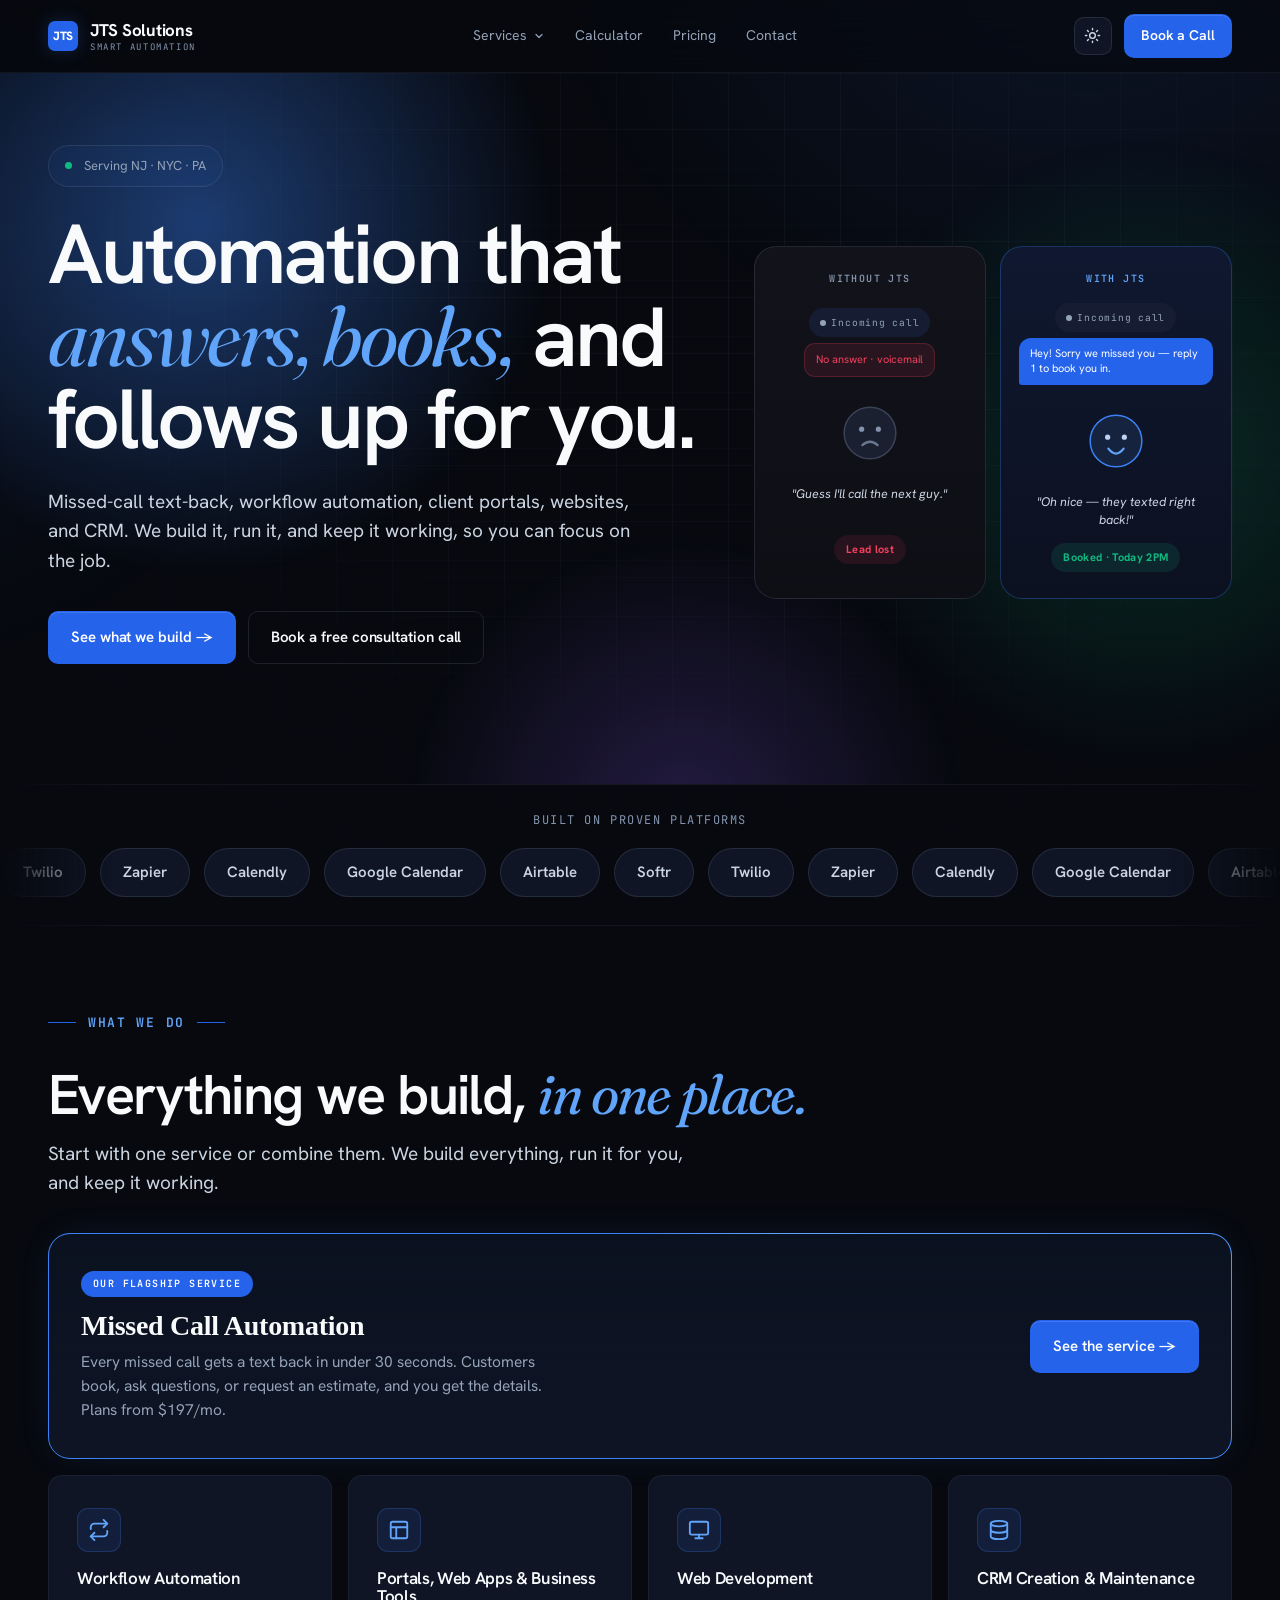
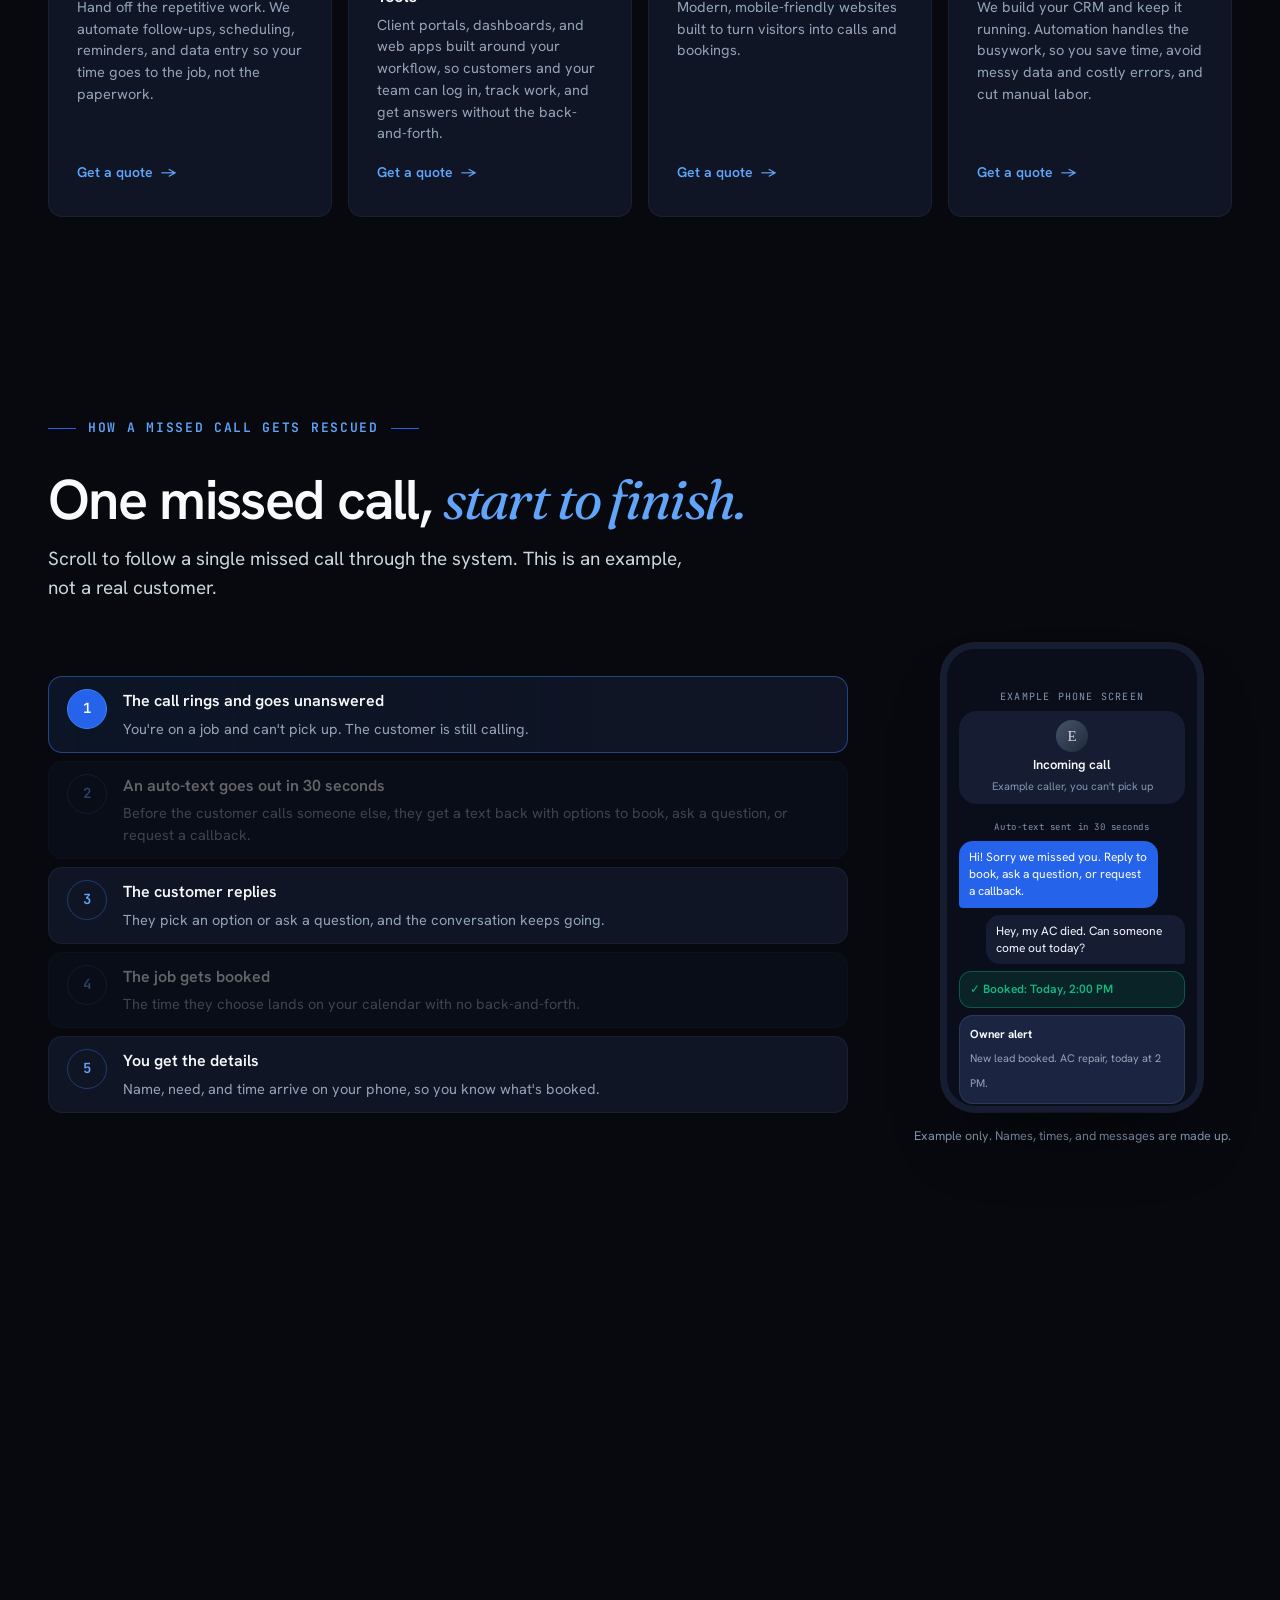
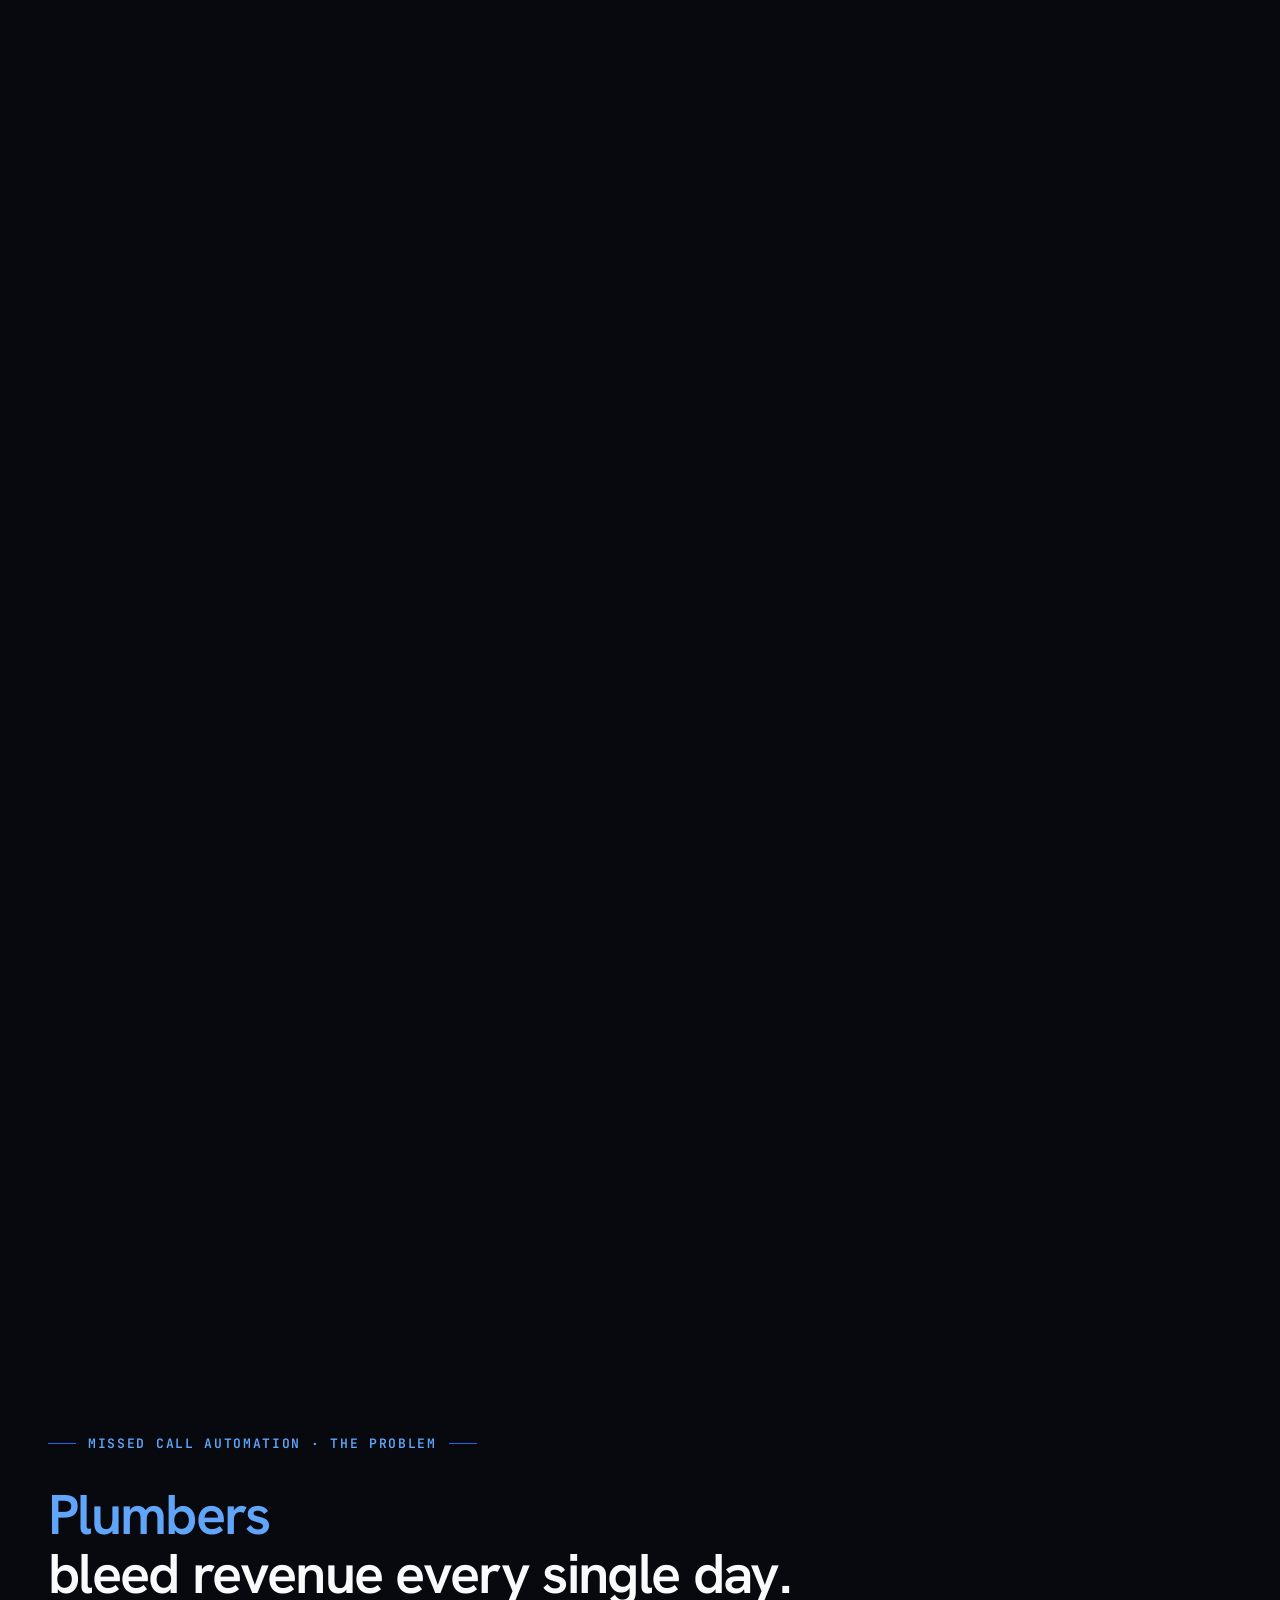
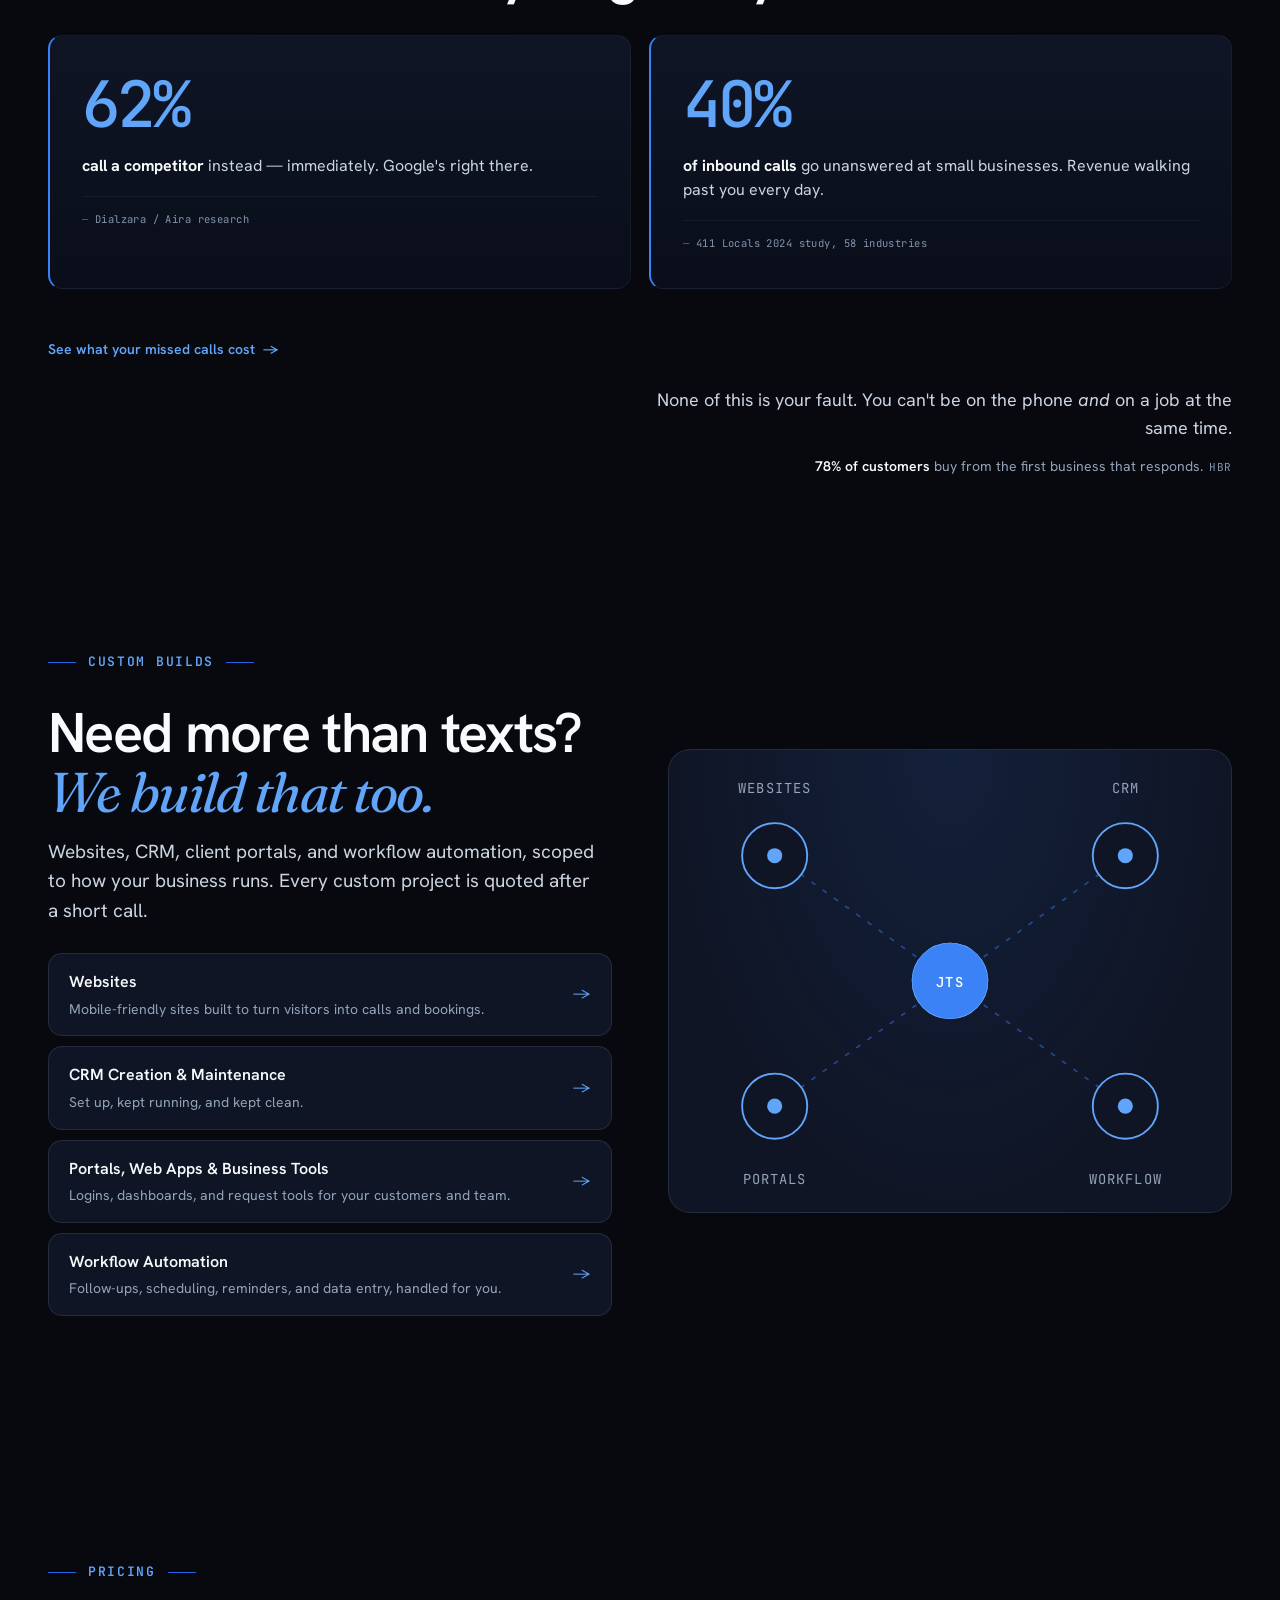
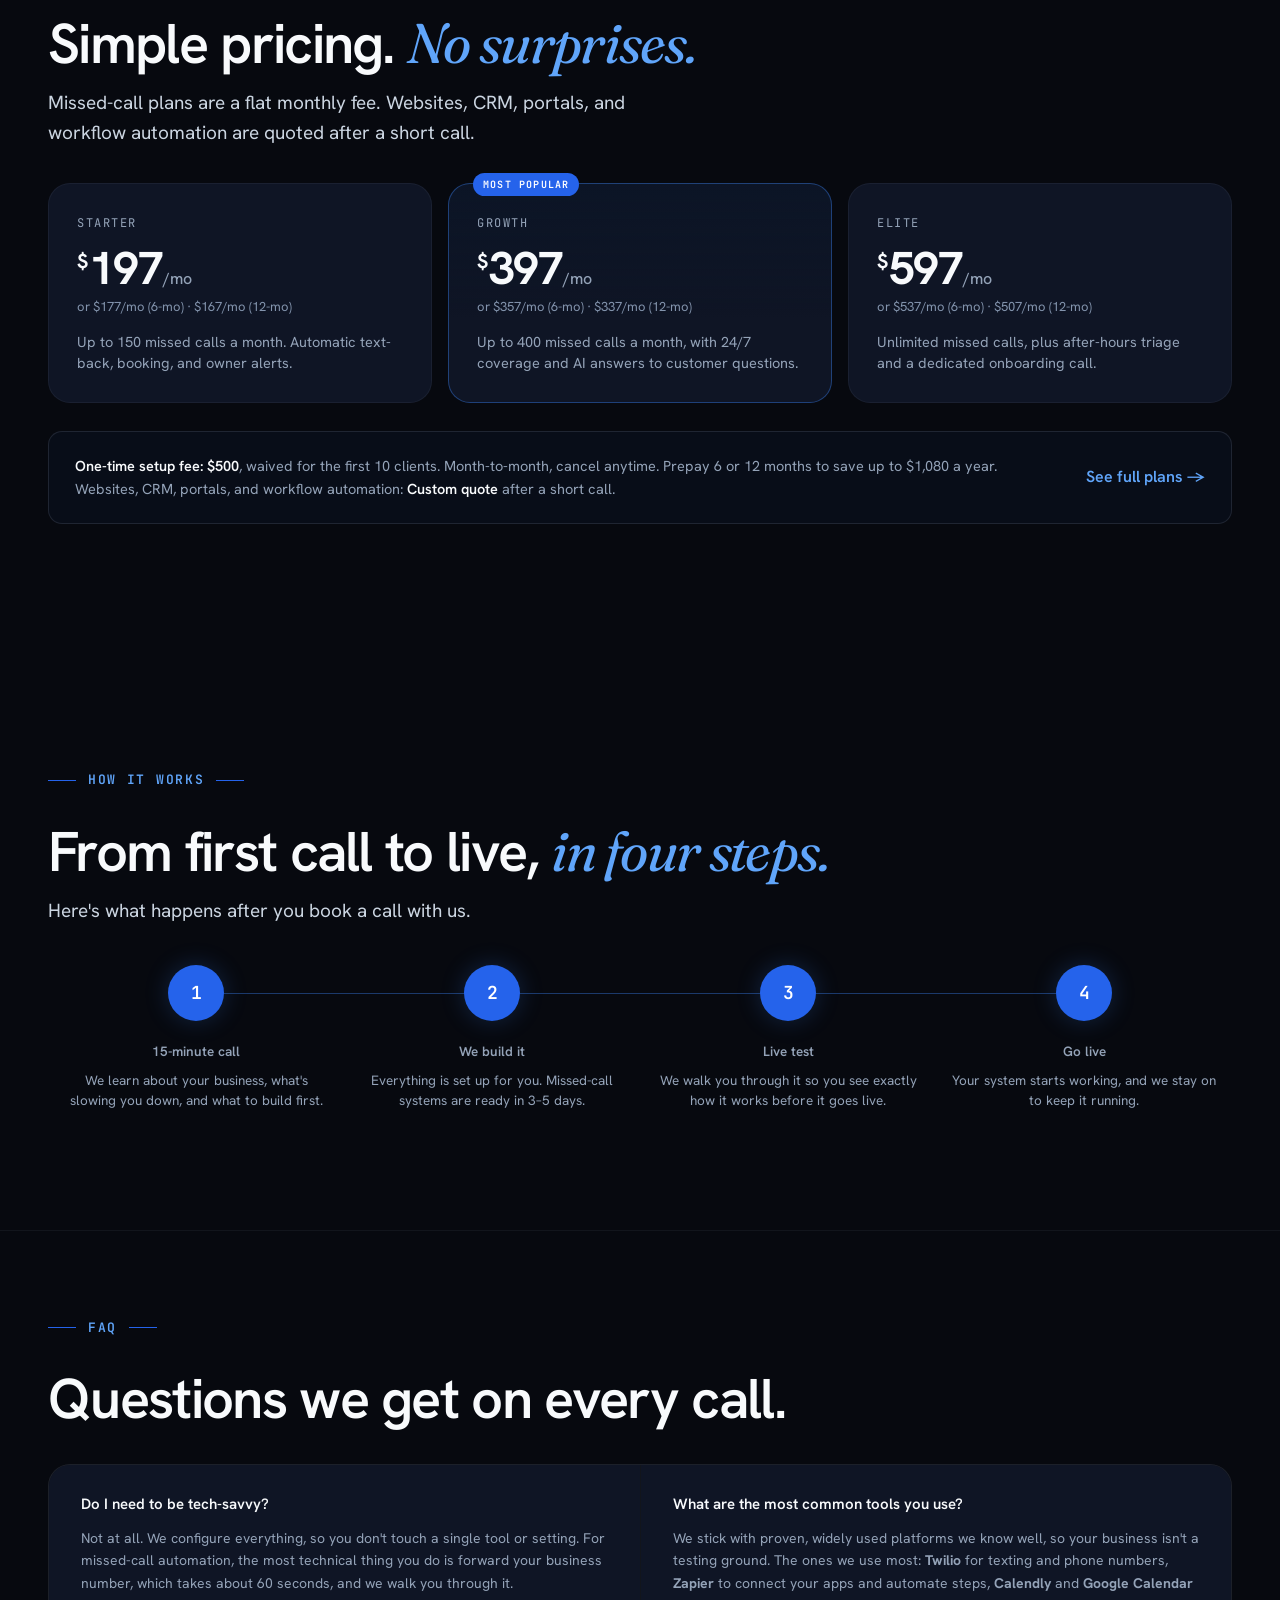
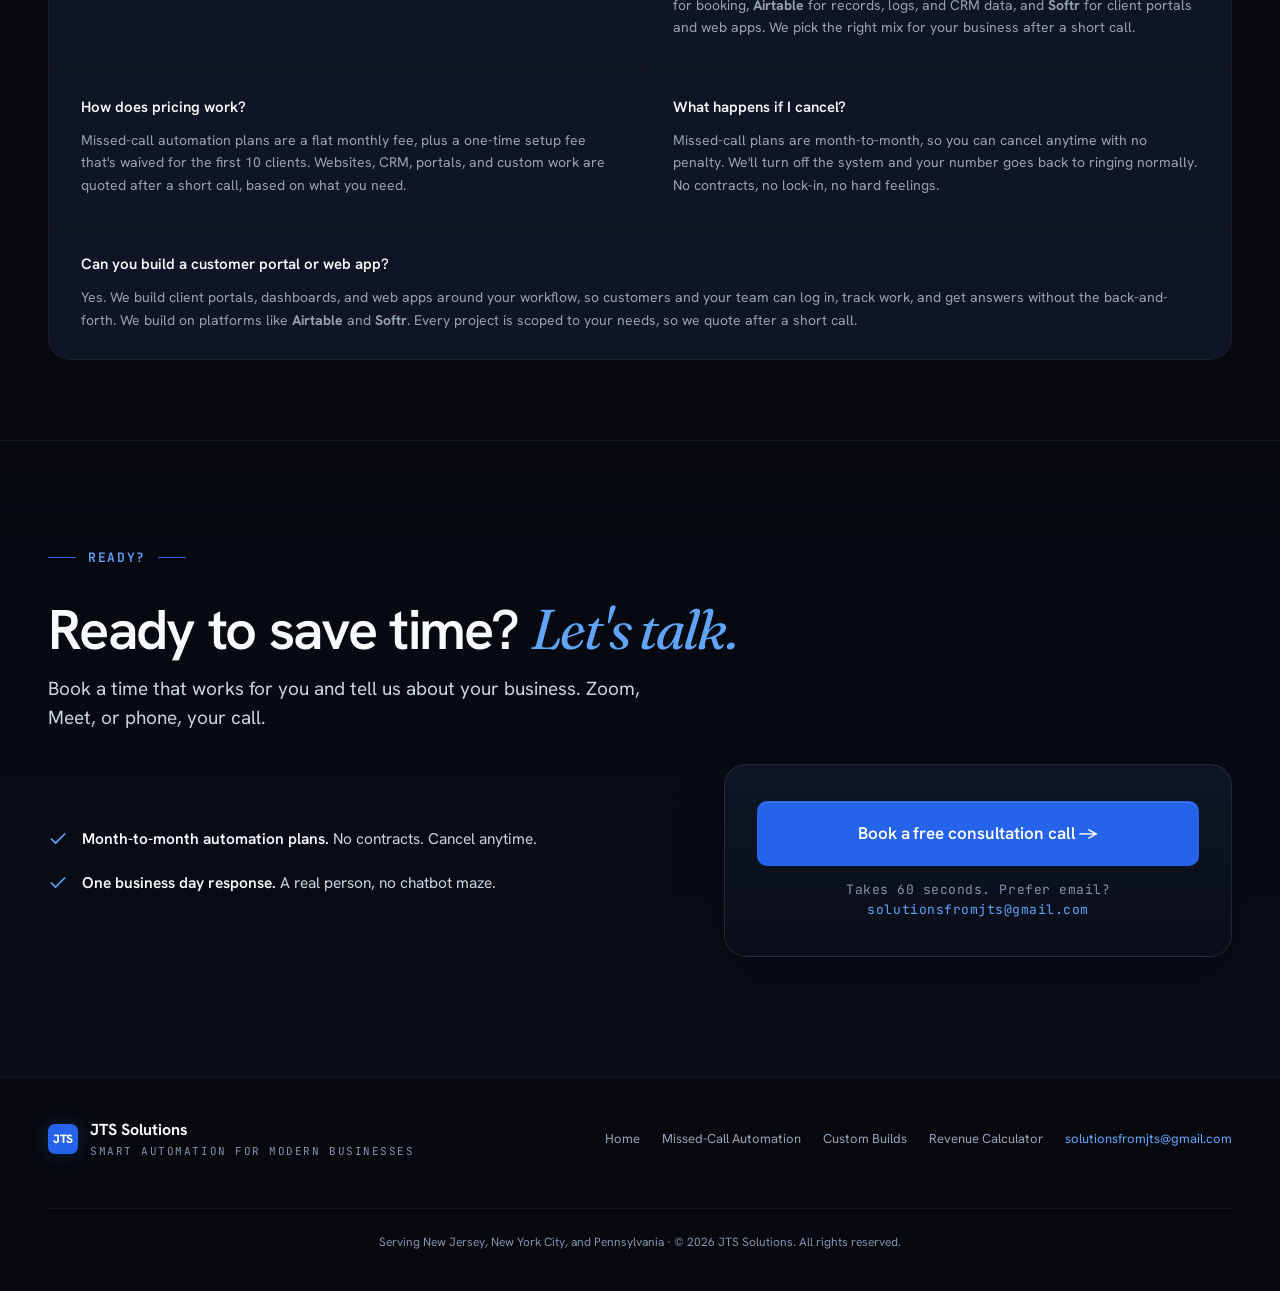
==== commit 9568509a: "Fix review findings: story pin, reduced motion, light calc, no-JS, dropdown a11y, contrast Co-Author" ====
--- a/index.html
+++ b/index.html
@@ -28,6 +28,7 @@
 <script>(function(){try{if(localStorage.getItem('jts-theme')==='light')document.documentElement.setAttribute('data-theme','light');}catch(e){}})();</script>
 <link rel="stylesheet" href="/assets/site.css">
 <script src="/assets/site.js" defer></script>
+  <noscript><style>.reveal,.stagger>*,.hero-text>*,.hero-visual,.hero-graphic,.split-word,[data-split] .w,[data-split] span,.hv-msg,.hv-cap,.hv-outcome,.hv-mouth,.hv-brow,.call-screen,.missed-banner,.messages-screen,.bubble,.typing,.booking-card,.owner-notif{opacity:1!important;transform:none!important;animation:none!important;visibility:visible!important}</style></noscript>
 </head>
 <body data-industry="hvac">
 <div class="progress" aria-hidden="true"><span></span></div>
@@ -178,25 +179,25 @@
         </div>
       </a>
       <a class="feature service-card" href="/custom-builds/#workflow" data-tilt="7">
-        <div class="feature-icon" aria-hidden="true"><svg width="22" height="22" viewBox="0 0 24 24" fill="none" stroke="currentColor" stroke-width="2" stroke-linecap="round" stroke-linejoin="round"><polyline points="17 1 21 5 17 9"/><path d="M3 11V9a4 4 0 0 1 4-4h14"/><polyline points="7 23 3 19 7 15"/><path d="M21 13v2a4 4 0 0 1-4 4H3"/></svg></div>
+        <div class="feature-icon" aria-hidden="true"><svg aria-hidden="true" focusable="false" width="22" height="22" viewBox="0 0 24 24" fill="none" stroke="currentColor" stroke-width="2" stroke-linecap="round" stroke-linejoin="round"><polyline points="17 1 21 5 17 9"/><path d="M3 11V9a4 4 0 0 1 4-4h14"/><polyline points="7 23 3 19 7 15"/><path d="M21 13v2a4 4 0 0 1-4 4H3"/></svg></div>
         <h4>Workflow Automation</h4>
         <p>Hand off the repetitive work. We automate follow-ups, scheduling, reminders, and data entry so your time goes to the job, not the paperwork.</p>
         <span class="more">Get a quote <span class="arr" aria-hidden="true">→</span></span>
       </a>
       <a class="feature service-card" href="/custom-builds/#portals" data-tilt="7">
-        <div class="feature-icon" aria-hidden="true"><svg width="22" height="22" viewBox="0 0 24 24" fill="none" stroke="currentColor" stroke-width="2" stroke-linecap="round" stroke-linejoin="round"><rect x="3" y="3" width="18" height="18" rx="2"/><path d="M3 9h18M9 21V9"/></svg></div>
+        <div class="feature-icon" aria-hidden="true"><svg aria-hidden="true" focusable="false" width="22" height="22" viewBox="0 0 24 24" fill="none" stroke="currentColor" stroke-width="2" stroke-linecap="round" stroke-linejoin="round"><rect x="3" y="3" width="18" height="18" rx="2"/><path d="M3 9h18M9 21V9"/></svg></div>
         <h4>Portals, Web Apps &amp; Business Tools</h4>
         <p>Client portals, dashboards, and web apps built around your workflow, so customers and your team can log in, track work, and get answers without the back-and-forth.</p>
         <span class="more">Get a quote <span class="arr" aria-hidden="true">→</span></span>
       </a>
       <a class="feature service-card" href="/custom-builds/#websites" data-tilt="7">
-        <div class="feature-icon" aria-hidden="true"><svg width="22" height="22" viewBox="0 0 24 24" fill="none" stroke="currentColor" stroke-width="2" stroke-linecap="round" stroke-linejoin="round"><rect x="2" y="3" width="20" height="14" rx="2"/><path d="M8 21h8M12 17v4"/></svg></div>
+        <div class="feature-icon" aria-hidden="true"><svg aria-hidden="true" focusable="false" width="22" height="22" viewBox="0 0 24 24" fill="none" stroke="currentColor" stroke-width="2" stroke-linecap="round" stroke-linejoin="round"><rect x="2" y="3" width="20" height="14" rx="2"/><path d="M8 21h8M12 17v4"/></svg></div>
         <h4>Web Development</h4>
         <p>Modern, mobile-friendly websites built to turn visitors into calls and bookings.</p>
         <span class="more">Get a quote <span class="arr" aria-hidden="true">→</span></span>
       </a>
       <a class="feature service-card" href="/custom-builds/#crm" data-tilt="7">
-        <div class="feature-icon" aria-hidden="true"><svg width="22" height="22" viewBox="0 0 24 24" fill="none" stroke="currentColor" stroke-width="2" stroke-linecap="round" stroke-linejoin="round"><ellipse cx="12" cy="5" rx="9" ry="3"/><path d="M21 12c0 1.66-4 3-9 3s-9-1.34-9-3"/><path d="M3 5v14c0 1.66 4 3 9 3s9-1.34 9-3V5"/></svg></div>
+        <div class="feature-icon" aria-hidden="true"><svg aria-hidden="true" focusable="false" width="22" height="22" viewBox="0 0 24 24" fill="none" stroke="currentColor" stroke-width="2" stroke-linecap="round" stroke-linejoin="round"><ellipse cx="12" cy="5" rx="9" ry="3"/><path d="M21 12c0 1.66-4 3-9 3s-9-1.34-9-3"/><path d="M3 5v14c0 1.66 4 3 9 3s9-1.34 9-3V5"/></svg></div>
         <h4>CRM Creation &amp; Maintenance</h4>
         <p>We build your CRM and keep it running. Automation handles the busywork, so you save time, avoid messy data and costly errors, and cut manual labor.</p>
         <span class="more">Get a quote <span class="arr" aria-hidden="true">→</span></span>
@@ -216,7 +217,7 @@
     <div class="story-layout">
       <ol class="story-steps">
         <li class="story-step" data-n="1"><span class="st-n" aria-hidden="true">1</span><strong>The call rings and goes unanswered</strong><p>You're on a job and can't pick up. The customer is still calling.</p></li>
-        <li class="story-step" data-n="2"><span class="st-n" aria-hidden="true">2</span><strong>An auto-text goes out in 30 seconds</strong><p>Before the customer calls someone else, they get a text back with three options.</p></li>
+        <li class="story-step" data-n="2"><span class="st-n" aria-hidden="true">2</span><strong>An auto-text goes out in 30 seconds</strong><p>Before the customer calls someone else, they get a text back with options to book, ask a question, or request a callback.</p></li>
         <li class="story-step" data-n="3"><span class="st-n" aria-hidden="true">3</span><strong>The customer replies</strong><p>They pick an option or ask a question, and the conversation keeps going.</p></li>
         <li class="story-step" data-n="4"><span class="st-n" aria-hidden="true">4</span><strong>The job gets booked</strong><p>The time they choose lands on your calendar with no back-and-forth.</p></li>
         <li class="story-step" data-n="5"><span class="st-n" aria-hidden="true">5</span><strong>You get the details</strong><p>Name, need, and time arrive on your phone, so you know what's booked.</p></li>
@@ -229,8 +230,8 @@
             <div class="sp-who">Incoming call</div>
             <div class="sp-sub">Example caller, you can't pick up</div>
           </div>
-          <div class="sp-time" data-from="2">Auto-text sent 30 seconds after the missed call</div>
-          <div class="sp-bubble sp-bubble--in" data-from="2">Hi! Sorry we missed you. Reply 1 to book, 2 for a callback, or 3 to ask a question.</div>
+          <div class="sp-time" data-from="2">Auto-text sent in 30 seconds</div>
+          <div class="sp-bubble sp-bubble--in" data-from="2">Hi! Sorry we missed you. Reply to book, ask a question, or request a callback.</div>
           <div class="sp-bubble sp-bubble--out" data-from="3">Hey, my AC died. Can someone come out today?</div>
           <div class="sp-booked" data-from="4">&check; Booked: Today, 2:00 PM</div>
           <div class="sp-notif" data-from="5"><strong>Owner alert</strong><span>New lead booked. AC repair, today at 2 PM.</span></div>
@@ -261,7 +262,7 @@
     <div class="center-cta" style="justify-content:flex-start;">
       <a class="stat-more" href="/calculator/">See what your missed calls cost <span aria-hidden="true">→</span></a>
     </div>
-    <p class="problem-close">None of this is your fault. You can't be on the phone <em>and</em> <span id="problem-ending">on the roof</span> at the same time.</p>
+    <p class="problem-close">None of this is your fault. You can't be on the phone <em>and</em> <span id="problem-ending">on a job</span> at the same time.</p>
     <p class="problem-source"><strong>78% of customers</strong> buy from the first business that responds.<span>HBR</span></p>
   </div>
 </section>
--- a/assets/site.css
+++ b/assets/site.css
@@ -26,7 +26,8 @@
   --text-1: #F8FAFC;
   --text-2: #CBD5E1;
   --text-3: #94A3B8;
-  --text-4: #64748B;
+  --text-4: #8394AD;
+  --blue-fill: #2563EB; /* filled buttons and white-text chips: 5.2:1 with white */
   --text-5: #475569;
   --nav-bg: rgba(7,9,15,0.72);
   --hv-pain-bg: linear-gradient(180deg,#12121a,#0e0e15);
@@ -52,7 +53,7 @@
   --line: rgba(15,23,42,0.09);
   --line-2: rgba(15,23,42,0.15);
   --blue: #2563EB;
-  --blue-bright: #3B82F6;
+  --blue-bright: #1D4ED8; /* text-safe blue on light backgrounds (decor uses --blue) */
   --blue-soft: #60A5FA;
   --blue-glow: rgba(37,99,235,0.15);
   --green: #059669;
@@ -62,7 +63,7 @@
   --text-1: #0F172A;
   --text-2: #334155;
   --text-3: #5B6472;
-  --text-4: #8A94A6;
+  --text-4: #5C6779;
   --text-5: #9AA6B6;
   --nav-bg: rgba(250,248,243,0.82);
   --hv-pain-bg: linear-gradient(180deg,#F2EFEA,#EAE6DF);
@@ -89,7 +90,7 @@
 button { font: inherit; color: inherit; cursor: pointer; border: none; background: none; }
 input, textarea, select { font: inherit; color: inherit; outline: none; }
 a { color: inherit; text-decoration: none; }
-::selection { background: var(--blue); color: var(--bg-0); }
+::selection { background: var(--blue-fill); color: var(--bg-0); }
 
 /* atmosphere */
 body::before {
@@ -136,13 +137,13 @@
   content: '';
   width: 28px;
   height: 1px;
-  background: var(--blue);
+  background: var(--blue-fill);
 }
 .eyebrow::after {
   content: '';
   width: 28px;
   height: 1px;
-  background: var(--blue);
+  background: var(--blue-fill);
 }
 .rot-word {
   display: inline-block;
@@ -183,12 +184,12 @@
   border: 1px solid transparent;
 }
 .btn--primary {
-  background: var(--blue);
+  background: var(--blue-fill);
   color: white;
   box-shadow: 0 0 0 0 var(--blue-glow), 0 1px 0 0 rgba(255,255,255,0.12) inset;
 }
 .btn--primary:hover {
-  background: var(--blue-bright);
+  background: #1D4ED8;
   box-shadow: 0 0 28px 4px var(--blue-glow), 0 1px 0 0 rgba(255,255,255,0.12) inset;
   transform: translateY(-1px);
 }
@@ -235,11 +236,11 @@
 }
 .brand-mark {
   width: 30px; height: 30px;
-  background: var(--blue);
+  background: var(--blue-fill);
   border-radius: 7px;
   display: grid;
   place-items: center;
-  color: var(--bg-0);
+  color: #fff;
   font-weight: 800;
   font-size: 12px;
   letter-spacing: -0.02em;
@@ -376,7 +377,7 @@
 .hv-msg.hv-show { opacity:1; transform:none; }
 .hv-ring { background:var(--bg-3); color:var(--text-3); align-self:center; border-radius:20px; font-family:var(--mono); font-size:9.5px; letter-spacing:.08em; }
 .hv-vm { background:var(--rose-soft); color:var(--rose); border:1px solid rgba(244,63,94,0.22); align-self:center; }
-.hv-txt { background:var(--blue); color:#fff; align-self:flex-start; border-radius:12px 12px 12px 3px; text-align:left; }
+.hv-txt { background: var(--blue-fill); color:#fff; align-self:flex-start; border-radius:12px 12px 12px 3px; text-align:left; }
 .hv-dot { display:inline-block; width:6px; height:6px; border-radius:50%; background:var(--text-3); margin-right:5px; animation:hv-blink 1s infinite; }
 @keyframes hv-blink { 0%,100%{opacity:.3} 50%{opacity:1} }
 .hv-face { width:76px; height:76px; margin-bottom:14px; }
@@ -457,7 +458,7 @@
   color: var(--text-1);
 }
 .pill.active {
-  background: var(--blue);
+  background: var(--blue-fill);
   border-color: var(--blue);
   color: white;
   box-shadow: 0 0 18px var(--blue-glow);
@@ -622,7 +623,7 @@
 input[type="range"]::-webkit-slider-thumb {
   -webkit-appearance: none; appearance: none;
   width: 18px; height: 18px;
-  background: var(--blue);
+  background: var(--blue-fill);
   border: 3px solid white;
   border-radius: 50%;
   margin-top: -7px;
@@ -632,7 +633,7 @@
 input[type="range"]:hover::-webkit-slider-thumb { box-shadow: 0 0 0 6px var(--blue-glow); }
 input[type="range"]::-moz-range-thumb {
   width: 18px; height: 18px;
-  background: var(--blue);
+  background: var(--blue-fill);
   border: 3px solid white;
   border-radius: 50%;
   box-shadow: 0 0 0 0 var(--blue-glow);
@@ -688,6 +689,13 @@
 .calc-card-loss .calc-card-num { color: #FCA5A5; }
 .calc-card-recover .calc-card-num { color: #6EE7B7; }
 .calc-card-net .calc-card-num { color: white; font-size: clamp(40px, 5vw, 56px); }
+/* light theme: the dark-theme pastel numbers are unreadable on cream; use deeper tones */
+:root[data-theme="light"] .calc-card-loss .calc-card-label { color: #BE123C; }
+:root[data-theme="light"] .calc-card-recover .calc-card-label { color: #047857; }
+:root[data-theme="light"] .calc-card-net .calc-card-label { color: #1D4ED8; }
+:root[data-theme="light"] .calc-card-loss .calc-card-num { color: #BE123C; }
+:root[data-theme="light"] .calc-card-recover .calc-card-num { color: #047857; }
+:root[data-theme="light"] .calc-card-net .calc-card-num { color: var(--text-1); }
 .calc-card-sub { font-size: 13px; color: var(--text-3); margin-top: 4px; }
 
 .calc-multiplier {
@@ -902,7 +910,7 @@
   font-size: 22px;
 }
 .call-btn.decline { background: #EF4444; }
-.call-btn.accept { background: #22C55E; }
+.call-btn.accept { background: #15803D; } /* white glyph 5:1 */
 
 /* Missed call banner */
 .missed-banner {
@@ -1006,7 +1014,7 @@
   border-bottom-left-radius: 5px;
 }
 .bubble--out {
-  background: var(--blue);
+  background: var(--blue-fill);
   color: white;
   align-self: flex-end;
   border-bottom-right-radius: 5px;
@@ -1084,7 +1092,7 @@
   transition: all 200ms;
 }
 .slot.selected {
-  background: var(--blue);
+  background: var(--blue-fill);
   border-color: var(--blue);
   transform: scale(1.05);
   box-shadow: 0 0 18px var(--blue-glow);
@@ -1142,7 +1150,7 @@
 }
 .notif-app-icon {
   width: 18px; height: 18px;
-  background: var(--blue);
+  background: var(--blue-fill);
   border-radius: 4px;
   display: grid;
   place-items: center;
@@ -1200,7 +1208,7 @@
   transition: all 250ms ease;
 }
 .demo-step.active {
-  background: var(--blue);
+  background: var(--blue-fill);
   border-color: var(--blue);
   color: white;
   box-shadow: 0 0 18px var(--blue-glow);
@@ -1217,7 +1225,7 @@
 }
 .demo-step.active .num { background: rgba(255,255,255,0.2); }
 .demo-arrow {
-  color: var(--text-5);
+  color: var(--text-4);
   margin: 0 4px;
   font-size: 11px;
 }
@@ -1387,7 +1395,7 @@
   position: absolute;
   top: -12px;
   left: 30px;
-  background: var(--blue);
+  background: var(--blue-fill);
   color: white;
   padding: 5px 12px;
   border-radius: 999px;
@@ -1544,7 +1552,7 @@
   cursor: pointer;
 }
 .cta-tab.active {
-  background: var(--blue);
+  background: var(--blue-fill);
   color: white;
 }
 .cta-tab:not(.active):hover { color: var(--text-1); }
@@ -1579,7 +1587,7 @@
 }
 .booking-day:hover { border-color: var(--blue); }
 .booking-day.selected {
-  background: var(--blue);
+  background: var(--blue-fill);
   border-color: var(--blue);
   color: white;
 }
@@ -1621,7 +1629,7 @@
 }
 .booking-time:hover { border-color: var(--blue); }
 .booking-time.selected {
-  background: var(--blue);
+  background: var(--blue-fill);
   border-color: var(--blue);
   color: white;
 }
@@ -1747,7 +1755,7 @@
   padding-top: 24px;
   border-top: 1px solid var(--line);
   font-size: 12px;
-  color: var(--text-5);
+  color: var(--text-4);
 }
 
 /* ============================================================
@@ -1822,7 +1830,7 @@
 .price-tabs { display: inline-flex; gap: 6px; padding: 5px; margin-top: 28px; background: var(--bg-2); border: 1px solid var(--line-2); border-radius: 12px; flex-wrap: wrap; }
 .price-tab { font: 600 14px var(--sans); color: var(--text-3); background: none; border: 0; padding: 10px 18px; border-radius: 8px; cursor: pointer; }
 .price-tab:hover { color: var(--text-1); }
-.price-tab[aria-selected="true"] { background: var(--blue); color: #fff; }
+.price-tab[aria-selected="true"] { background: var(--blue-fill); color: #fff; }
 .price-tab:focus-visible { outline: 2px solid var(--blue-bright); outline-offset: 2px; }
 .price-panel[hidden] { display: none !important; }
 .quote-grid { display: grid; grid-template-columns: repeat(3, 1fr); gap: 16px; margin-top: 32px; }
@@ -1834,7 +1842,7 @@
 .steps { display: grid; grid-template-columns: repeat(4, 1fr); position: relative; margin-top: 8px; }
 .steps::before { content: ''; position: absolute; top: 28px; left: 12.5%; right: 12.5%; height: 1px; background: rgba(59,130,246,0.4); }
 .step { text-align: center; padding: 0 16px; position: relative; z-index: 1; }
-.step-num { width: 56px; height: 56px; border-radius: 50%; background: var(--blue); display: grid; place-items: center; margin: 0 auto 20px; font-family: var(--mono); font-size: 18px; font-weight: 600; color: #fff; box-shadow: 0 0 24px var(--blue-glow); }
+.step-num { width: 56px; height: 56px; border-radius: 50%; background: var(--blue-fill); display: grid; place-items: center; margin: 0 auto 20px; font-family: var(--mono); font-size: 18px; font-weight: 600; color: #fff; box-shadow: 0 0 24px var(--blue-glow); }
 .step-title { font-weight: 600; color: var(--text-1); font-size: 15px; margin-bottom: 8px; }
 .step p { font-size: 13.5px; color: var(--text-3); line-height: 1.5; }
 @media (max-width: 820px) { .steps { grid-template-columns: 1fr 1fr; row-gap: 36px; } .steps::before { display: none; } }
@@ -1870,7 +1878,7 @@
   --aurora-c: rgba(139,92,246,0.22);
   --grid-lit: rgba(96,165,250,0.34);
   --card-shadow: 0 30px 60px -30px rgba(59,130,246,0.45);
-  --nav-solid: rgba(10,14,26,0.97);
+  --nav-solid: #0A0E1A; /* opaque: the open mobile panel must not show the page behind it */
 }
 :root[data-theme="light"] {
   --aurora-a: rgba(37,99,235,0.20);
@@ -1878,7 +1886,7 @@
   --aurora-c: rgba(124,58,237,0.11);
   --grid-lit: rgba(37,99,235,0.26);
   --card-shadow: 0 30px 60px -34px rgba(37,99,235,0.35);
-  --nav-solid: rgba(249,247,243,0.98);
+  --nav-solid: #F9F7F3;
 }
 
 @property --angle {
@@ -1950,10 +1958,12 @@
 .nav-dd-menu a:focus-visible { background: rgba(59,130,246,0.10); color: var(--text-1); }
 .nav-dd.is-open .nav-dd-menu { opacity: 1; visibility: visible; transform: none; }
 .nav-dd.is-open .nav-dd-btn svg { transform: rotate(180deg); }
+/* Without JS only: CSS opens the menu on hover and focus. With JS (.has-js) the
+   script owns the open state (see wireNav), so these rules are switched off. */
 @media (hover: hover) and (pointer: fine) {
-  .nav-dd:hover .nav-dd-menu,
-  .nav-dd:focus-within .nav-dd-menu { opacity: 1; visibility: visible; transform: none; }
-  .nav-dd:hover .nav-dd-btn svg { transform: rotate(180deg); }
+  .nav-dd:not(.has-js):hover .nav-dd-menu,
+  .nav-dd:not(.has-js):focus-within .nav-dd-menu { opacity: 1; visibility: visible; transform: none; }
+  .nav-dd:not(.has-js):hover .nav-dd-btn svg { transform: rotate(180deg); }
 }
 .menu-btn {
   display: none;
@@ -2393,7 +2403,7 @@
   top: -11px; left: 24px;
   padding: 4px 10px;
   border-radius: 999px;
-  background: var(--blue);
+  background: var(--blue-fill);
   color: #fff;
   font-family: var(--mono);
   font-size: 10px;
@@ -2470,7 +2480,7 @@
   transition: color 200ms, background 200ms;
 }
 .billing button:hover { color: var(--text-1); }
-.billing button[aria-pressed="true"] { background: var(--blue); color: #fff; }
+.billing button[aria-pressed="true"] { background: var(--blue-fill); color: #fff; }
 .billing button:focus-visible { outline: 2px solid var(--blue-bright); outline-offset: 2px; }
 .billing .billing-save {
   font-family: var(--mono);
@@ -2498,7 +2508,7 @@
 .story--pinned .story-sticky {
   position: sticky;
   top: calc(var(--nav-h, 72px) + 16px);
-  height: calc(100vh - var(--nav-h, 72px) - 36px);
+  height: calc(100vh - var(--nav-h, 72px) - 56px);
   min-height: 520px;
   display: flex;
   flex-direction: column;
@@ -2507,10 +2517,42 @@
 /* vertically centre the stage without letting tall content spill above its top edge */
 .story--pinned .story-sticky > :first-child { margin-top: auto; }
 .story--pinned .story-sticky > :last-child { margin-bottom: auto; }
-/* keep the whole pinned stage on screen: the phone mock scales with viewport height */
-.story--pinned .story-phone { max-width: min(300px, max(180px, calc((100vh - 440px) * 9 / 17))); }
+/* Pinned state is only used when the viewport is tall enough for the whole stage
+   (see wireStory: min-height 680px). The phone keeps a fixed width and lets its
+   height follow its content, so no step is clipped. */
+.story--pinned .story-phone {
+  max-width: 262px;
+  aspect-ratio: auto;
+  height: auto;
+  padding: 40px 12px 12px;
+  gap: 7px;
+  border-width: 6px;
+  border-radius: 34px;
+}
+.story--pinned .story-phone .sp-top { margin-bottom: 0; }
+.story--pinned .sp-call { padding: 9px 8px; }
+.story--pinned .sp-call .sp-avatar { width: 32px; height: 32px; margin-bottom: 3px; font-size: 15px; }
+.story--pinned .sp-bubble { font-size: 12px; padding: 8px 10px; }
+.story--pinned .sp-booked { padding: 8px 10px; font-size: 12px; }
+.story--pinned .sp-notif { margin-top: 0; padding: 9px 10px; }
+.story--pinned .sp-notif strong { font-size: 11.5px; }
+.story--pinned .sp-notif span { font-size: 11px; }
+.story--pinned .sp-time { font-size: 9px; }
+/* the incoming-call card has done its job once the auto-text is sent: collapse it */
+.story--pinned .sp-call { transition: max-height 500ms ease, padding 500ms ease, opacity 400ms ease; max-height: 180px; overflow: hidden; }
+.story--pinned[data-step]:not([data-step="1"]) .sp-call { max-height: 0; padding-top: 0; padding-bottom: 0; opacity: 0; }
+/* short screens: drop the intro paragraph so the steps and phone fit beside the headline */
+@media (max-height: 820px) {
+  .story--pinned .story-sticky .lead { display: none; }
+  .story--pinned .story-sticky h2 { font-size: clamp(34px, 4.2vw, 44px); }
+  .story--pinned .story-layout { margin-top: 20px; }
+  .story--pinned .sp-call .sp-sub { display: none; }
+  .story--pinned .story-phone { gap: 6px; }
+  .story--pinned .story-steps .story-step { padding: 10px 16px; }
+  .story--pinned .story-steps { gap: 6px; }
+  .story--pinned .story-steps .story-step p { font-size: 13.5px; line-height: 1.4; }
+}
 @media (min-width: 881px) and (max-height: 960px) {
-  .story--pinned .story-layout { margin-top: 24px; }
   .story--pinned .story-steps { gap: 8px; }
   .story--pinned .story-step { padding: 12px 18px; }
 }
@@ -2554,7 +2596,7 @@
   border-color: rgba(59,130,246,0.45);
   background: linear-gradient(90deg, rgba(59,130,246,0.10), var(--bg-2) 70%);
 }
-.story--pinned .story-step.is-active .st-n { background: var(--blue); color: #fff; border-color: var(--blue); }
+.story--pinned .story-step.is-active .st-n { background: var(--blue-fill); color: #fff; border-color: var(--blue); }
 .story-phone {
   position: relative;
   width: 100%;
@@ -2607,7 +2649,7 @@
   line-height: 1.4;
   border-radius: 14px;
 }
-.sp-bubble--in { background: var(--blue); color: #fff; align-self: flex-start; border-bottom-left-radius: 4px; }
+.sp-bubble--in { background: var(--blue-fill); color: #fff; align-self: flex-start; border-bottom-left-radius: 4px; }
 .sp-bubble--out { background: var(--bg-3); color: var(--text-1); align-self: flex-end; border-bottom-right-radius: 4px; }
 .sp-time {
   align-self: center;
@@ -2651,7 +2693,7 @@
   transition: color 200ms, border-color 200ms, background 200ms;
 }
 .sub-nav a:hover { color: var(--text-1); }
-.sub-nav a.is-active { color: #fff; background: var(--blue); border-color: var(--blue); }
+.sub-nav a.is-active { color: #fff; background: var(--blue-fill); border-color: var(--blue); }
 
 /* ---------- section pieces ---------- */
 .section--tight { padding: 80px 0; }
@@ -2713,7 +2755,7 @@
   z-index: 300;
   padding: 10px 14px;
   border-radius: 8px;
-  background: var(--blue);
+  background: var(--blue-fill);
   color: #fff;
   font-weight: 600;
 }
@@ -2734,7 +2776,6 @@
 .feature.service-feature:hover { transform: none; }
 .sf-actions .btn { pointer-events: none; }
 .chip-list a:focus-visible { outline: 2px solid var(--blue-bright); outline-offset: 3px; }
-.steps.stagger > * { opacity: 0; }
 .footer-links { display: flex; flex-wrap: wrap; gap: 22px; }
 .footer-links a { color: var(--text-3); transition: color 150ms; }
 @media (max-width: 480px) { .eyebrow::after { display: none; } }
@@ -2755,18 +2796,20 @@
 .hero-net {
   position: absolute;
   top: 50%;
-  right: -40px;
+  right: -80px;
   translate: 0 -50%;
-  width: min(540px, 60vw);
+  width: min(480px, 44vw);
   height: auto;
-  opacity: 0.42;
+  opacity: 0.3;
   z-index: 0;
   pointer-events: none;
 }
 .hero--builds .container { position: relative; z-index: 1; }
 .hero--builds .net-label { font-size: 13px; }
-@media (max-width: 720px) {
-  .hero-net { width: 380px; right: -150px; opacity: 0.22; }
+/* The backdrop only has room to sit beside the headline on wide screens; below
+   1100px it would sit behind the text, so it is hidden there. */
+@media (max-width: 1099px) {
+  .hero-net { display: none; }
 }
 
 /* sub-nav sticks under the main nav on long pages */
@@ -2974,3 +3017,5 @@
   .price-card.featured { --lift: 0px; }
   .hero--builds .hero-net { opacity: 0.3; }
 }
+
+:root[data-theme="light"] .sp-booked { color: #047857; }
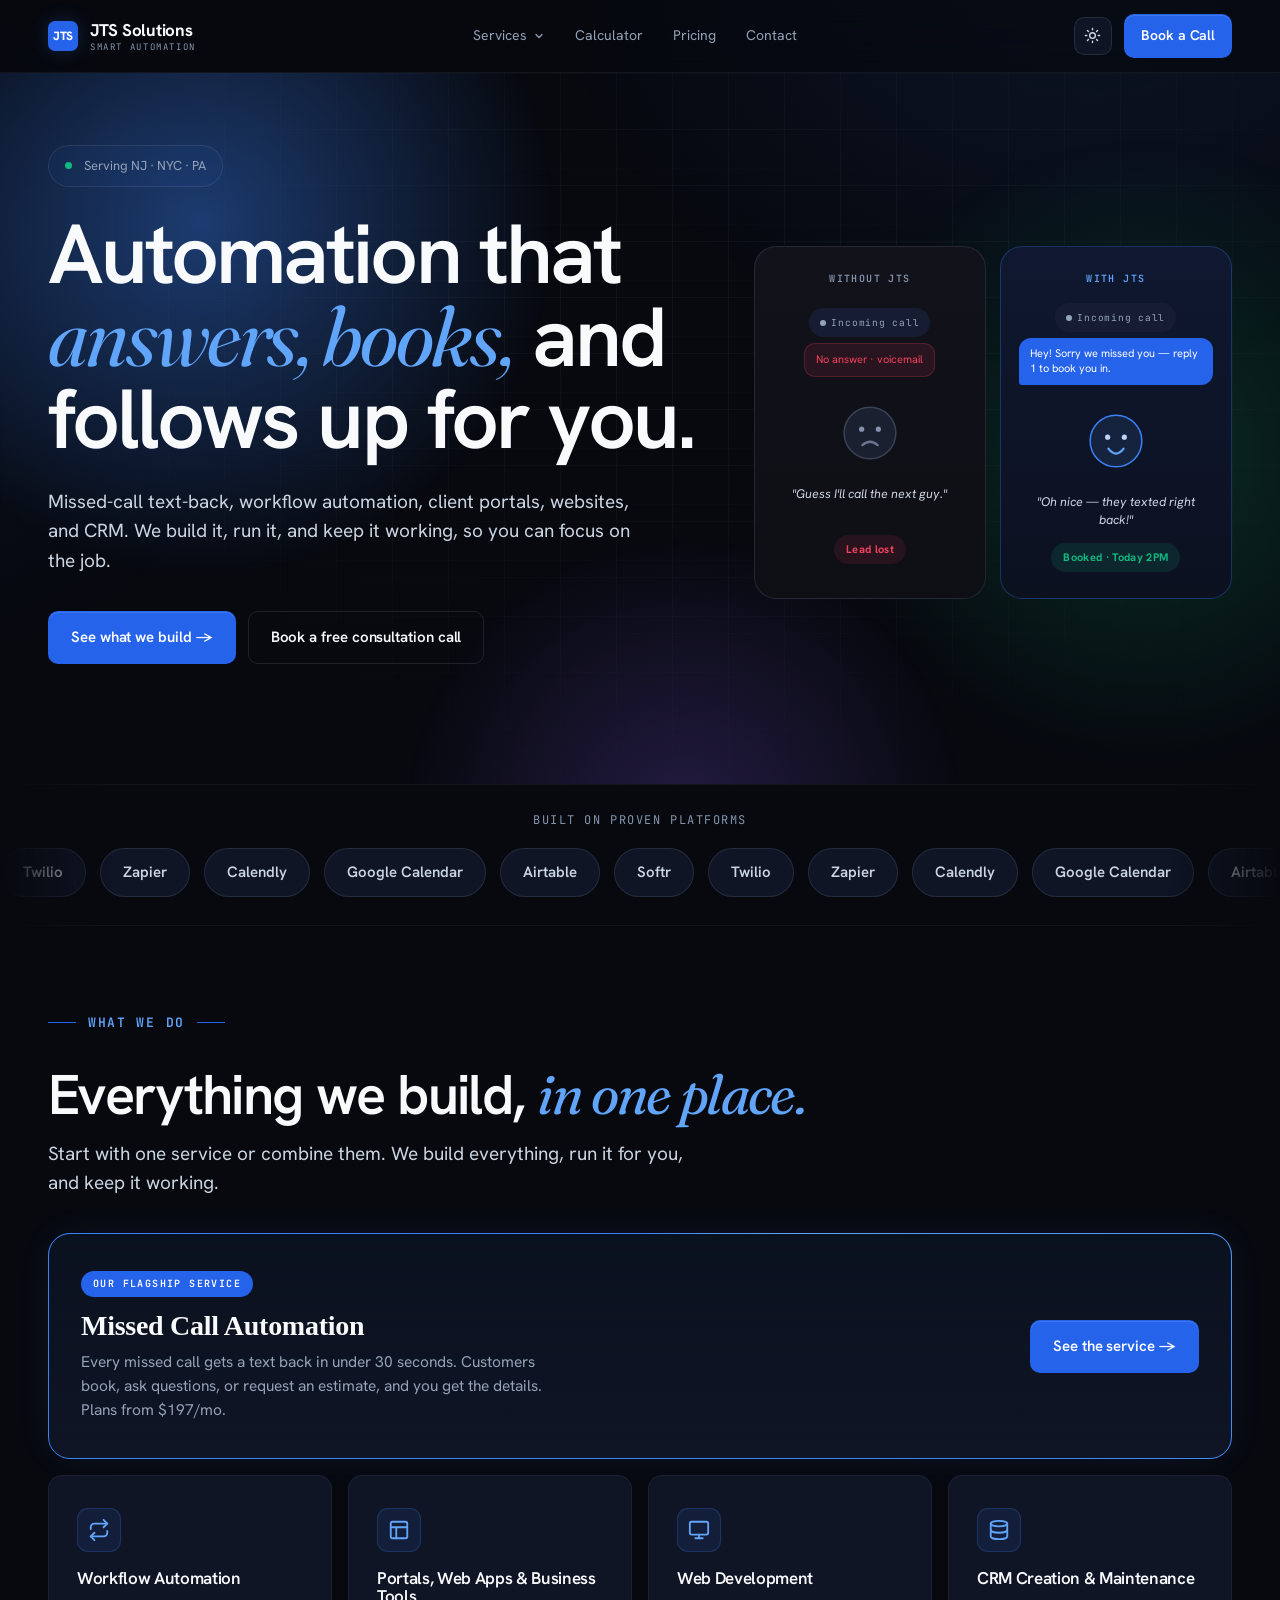
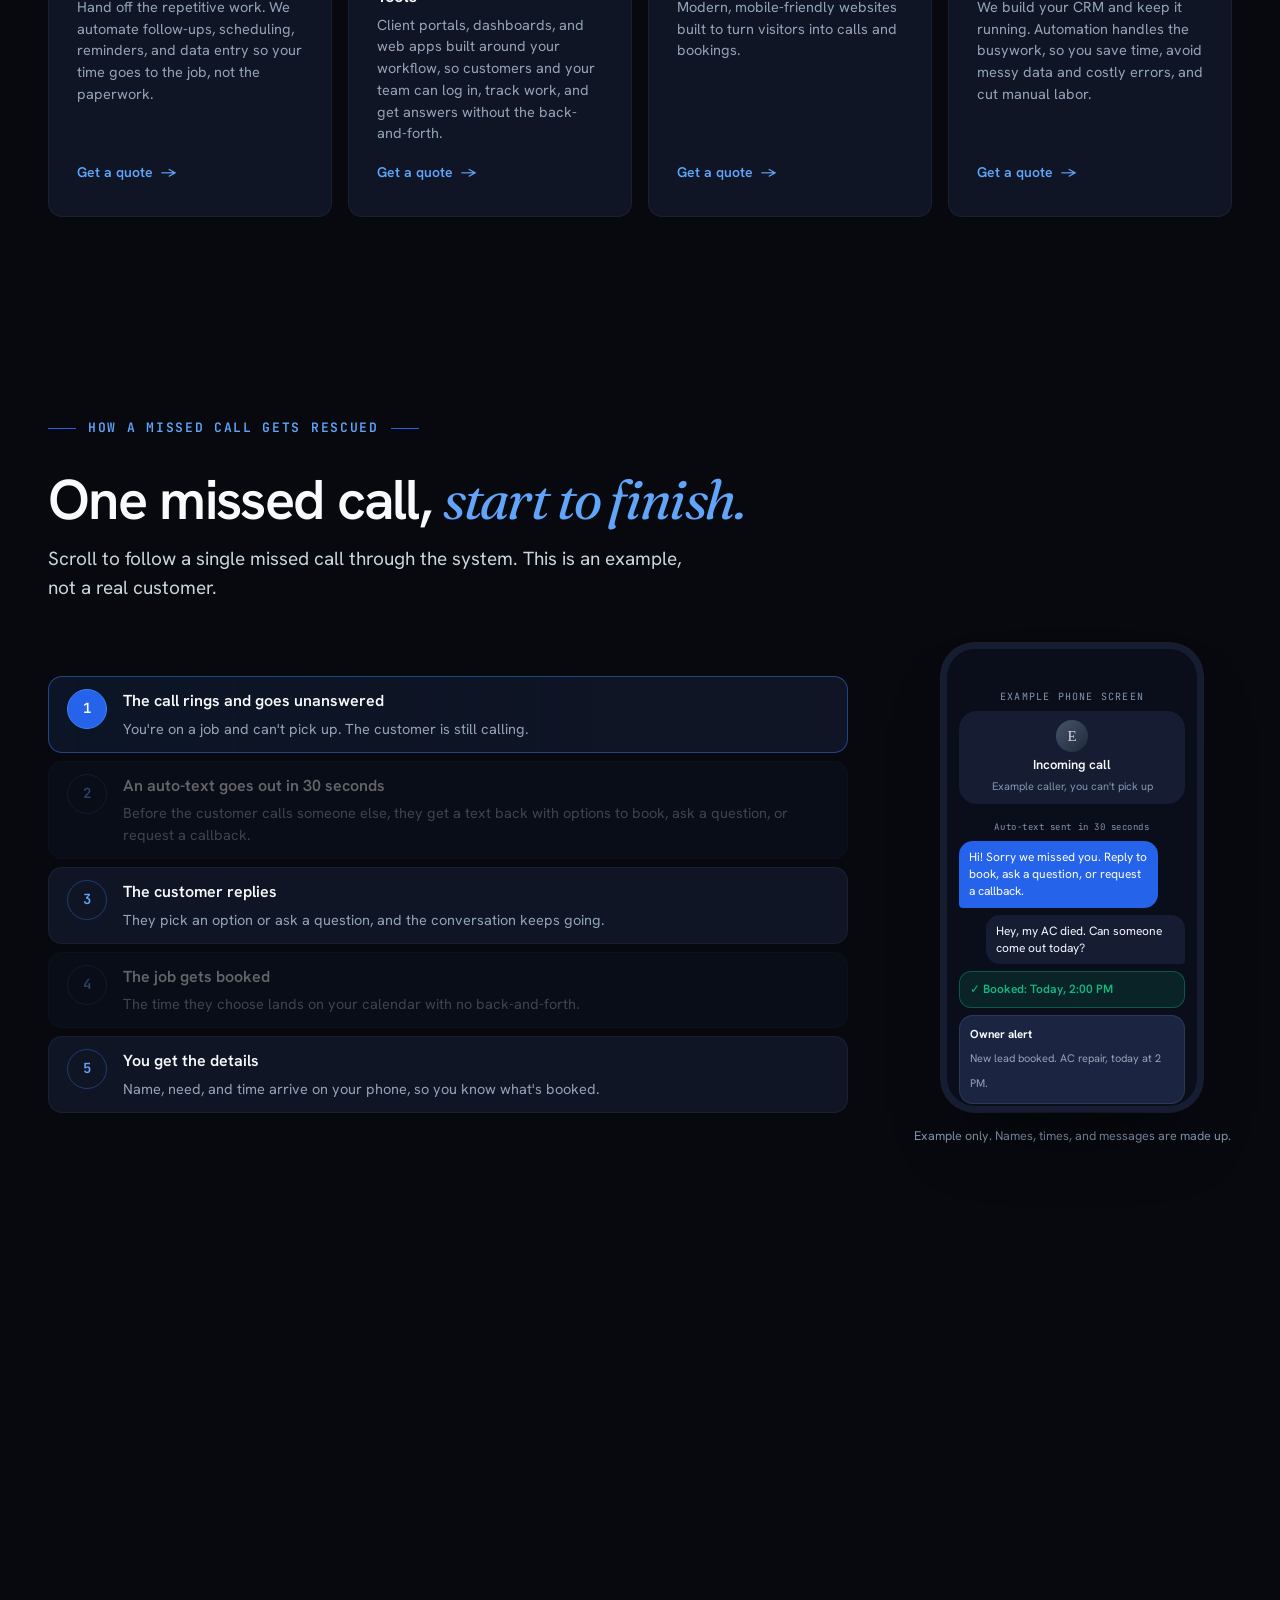
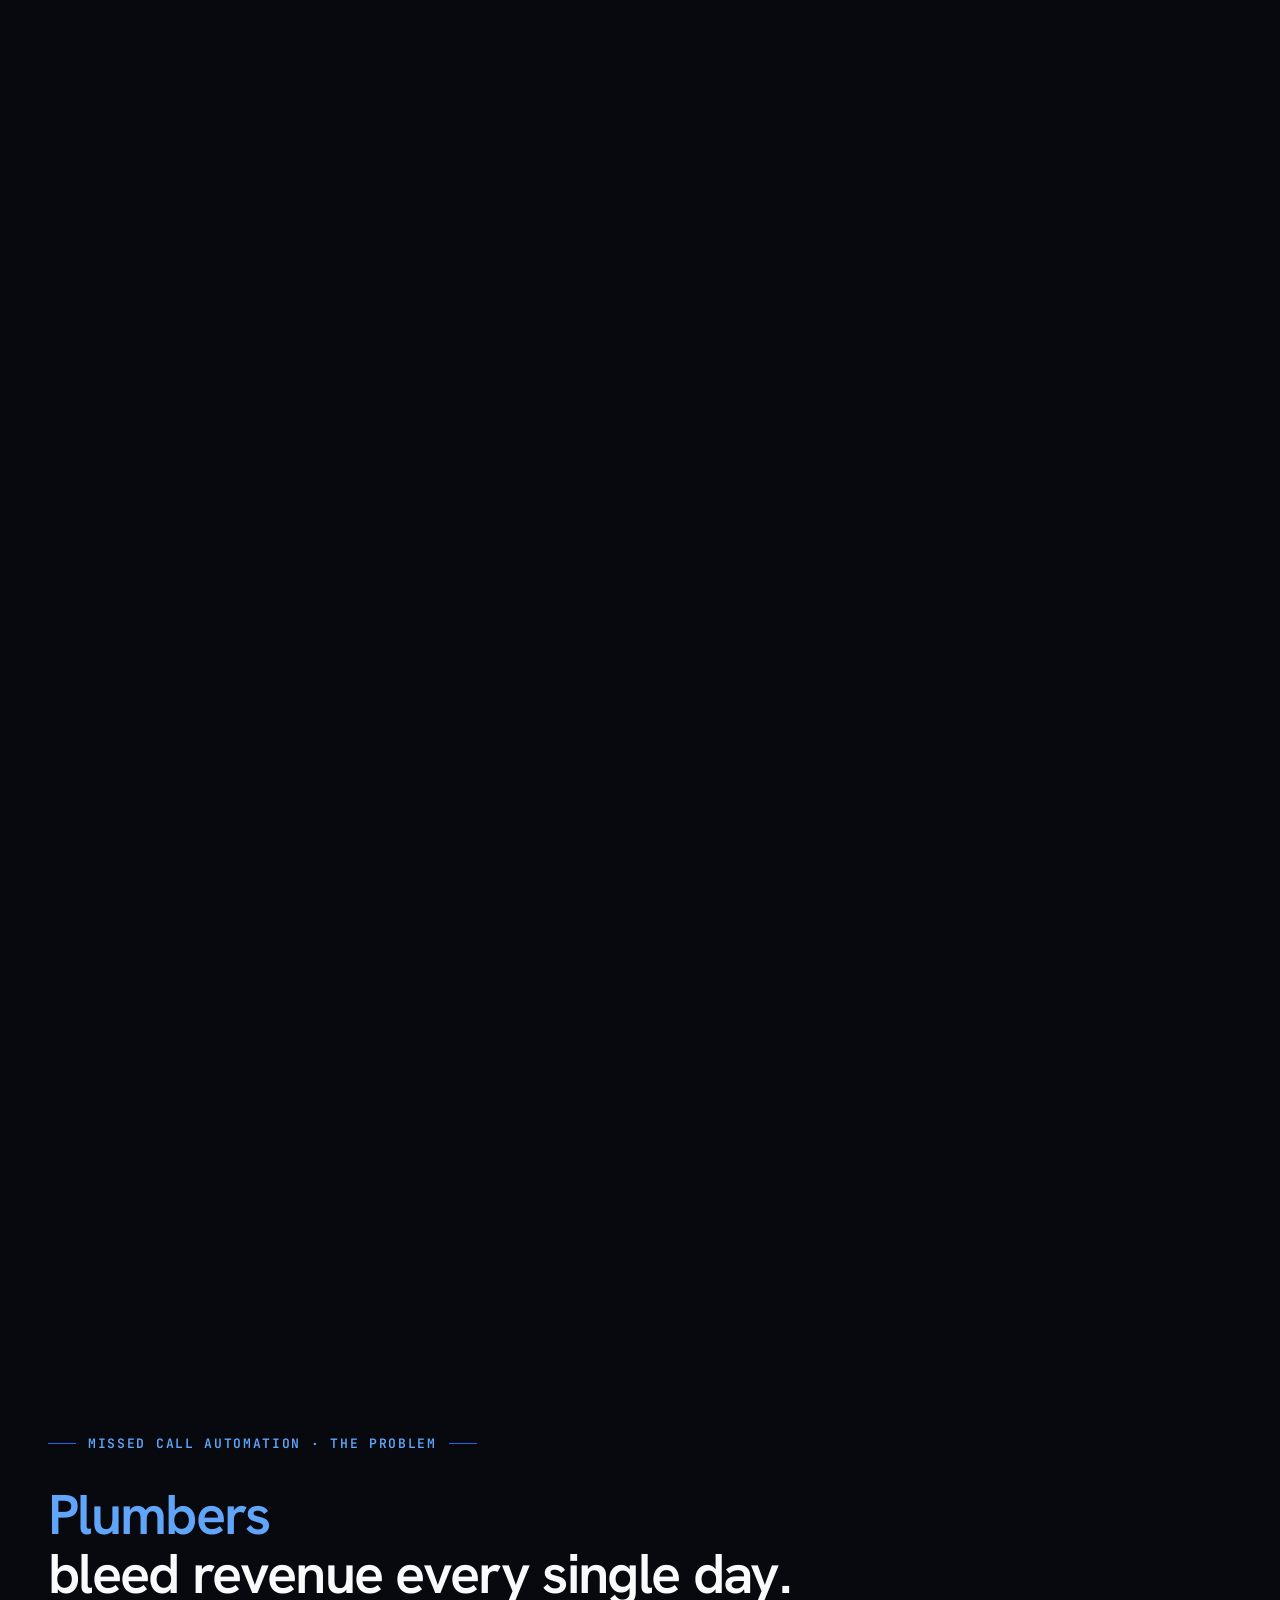
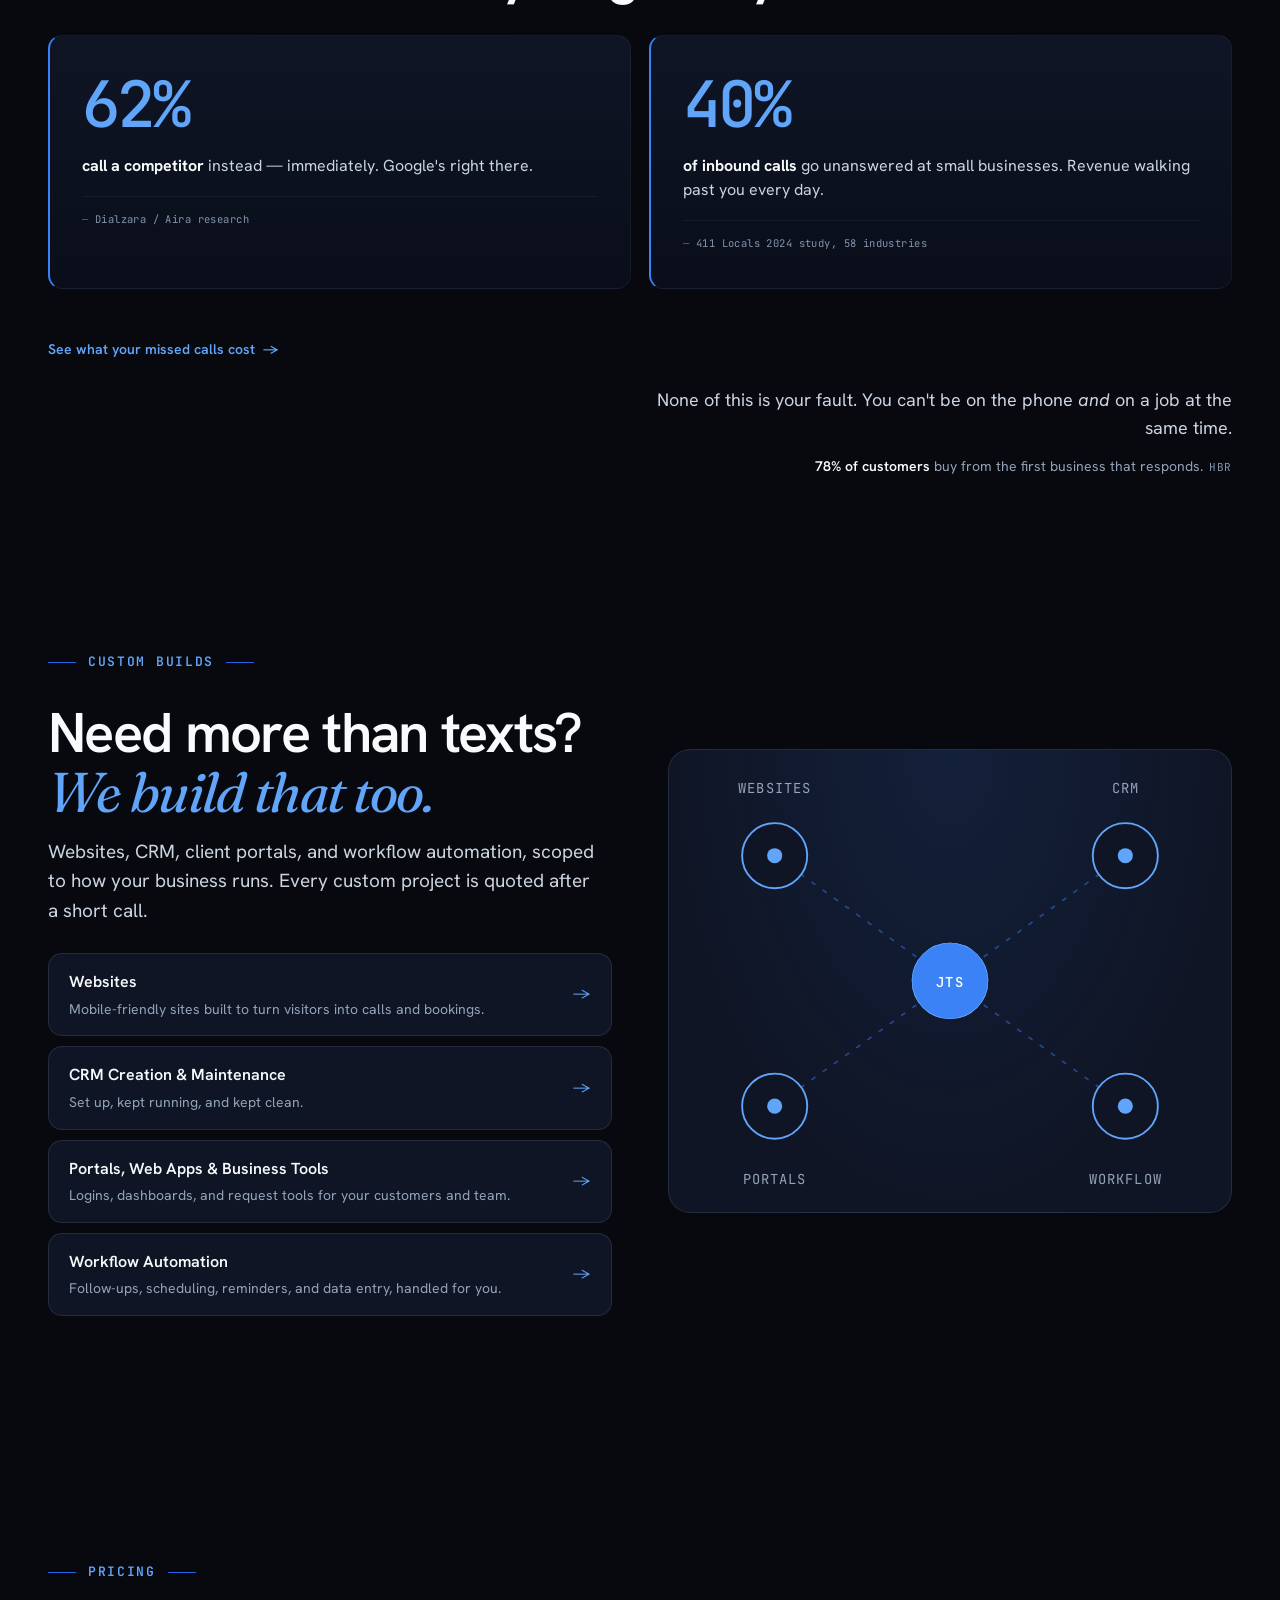
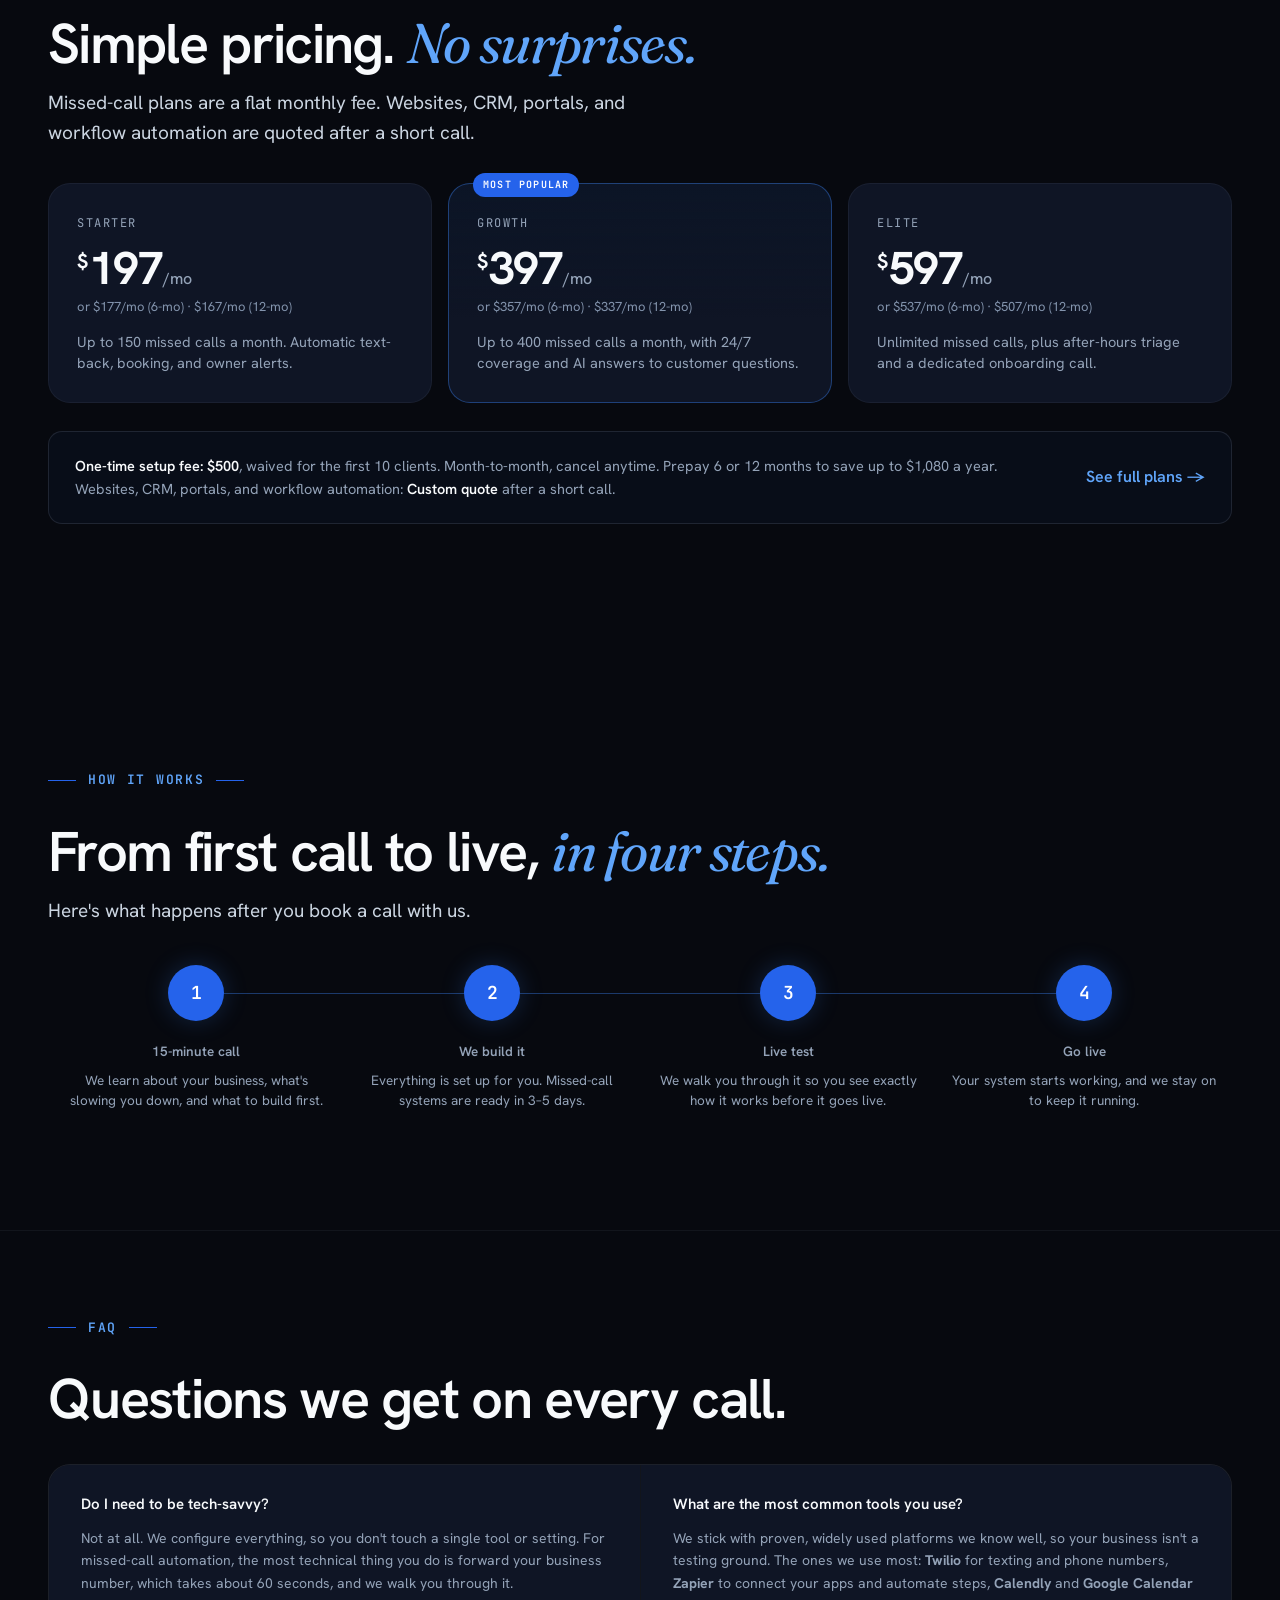
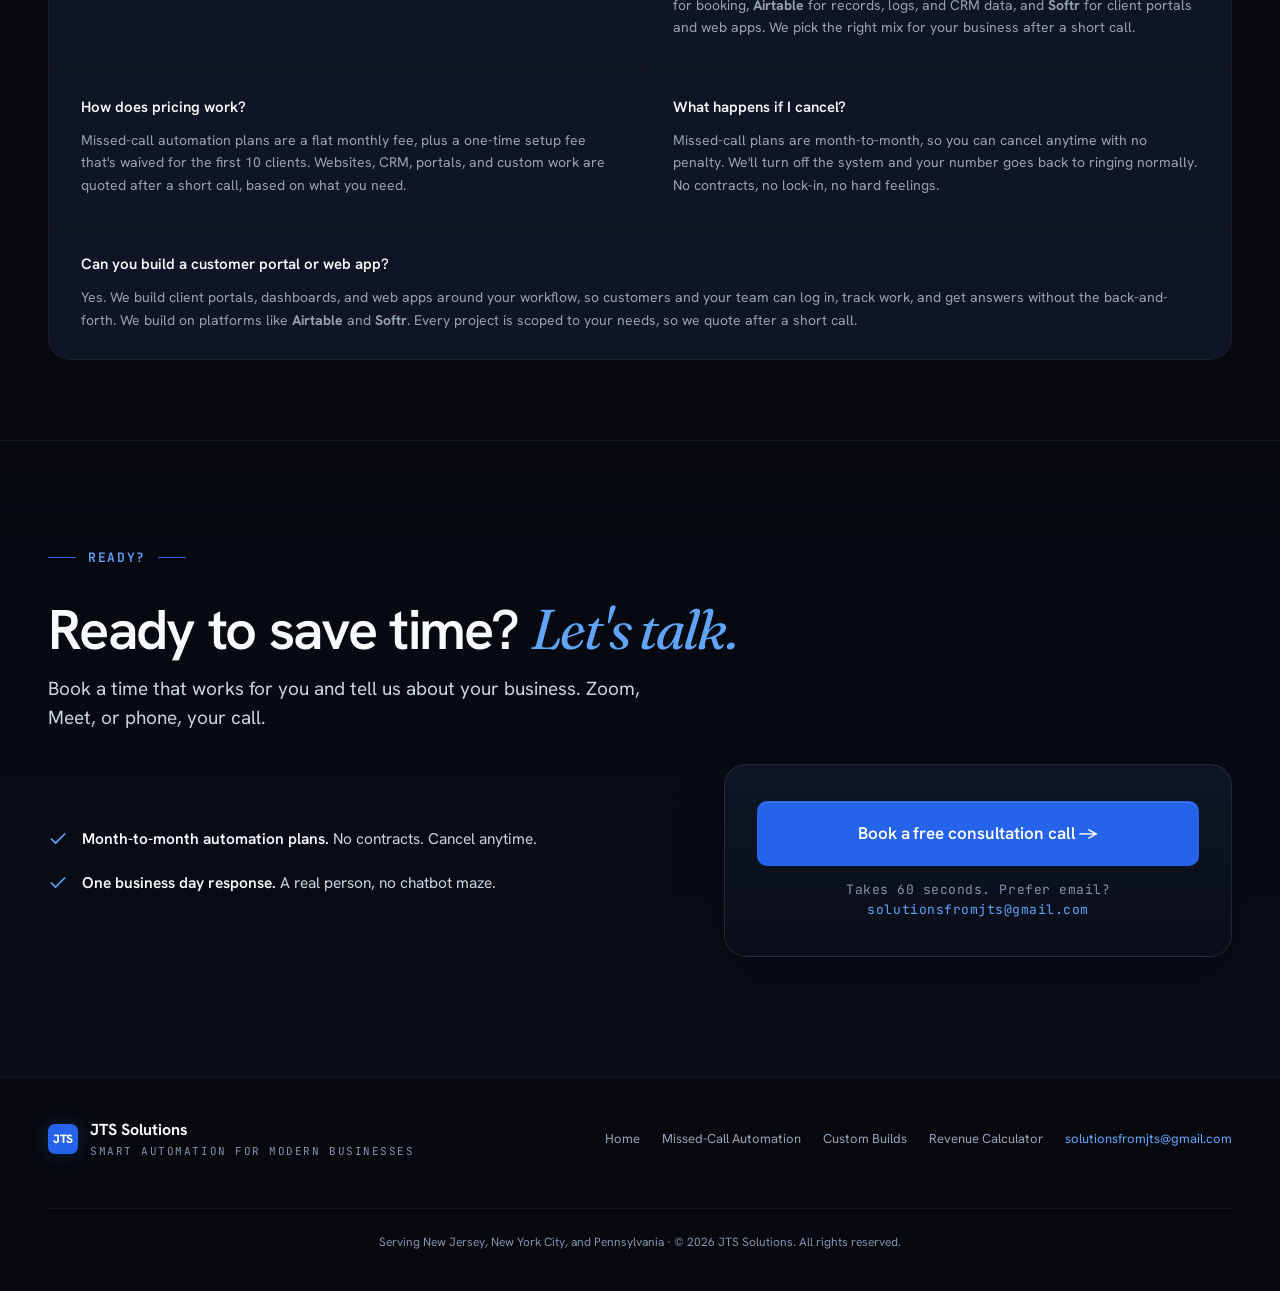
==== commit 1ca51654: "Tool marquee: no pause on hover, 6 copies so it never shows blank space Co-Authored-By: Claude Sonne" ====
--- a/index.html
+++ b/index.html
@@ -156,6 +156,38 @@
       <li class="marquee-pill">Airtable</li>
       <li class="marquee-pill">Softr</li>
     </ul>
+    <ul class="marquee-group" aria-hidden="true">
+      <li class="marquee-pill">Twilio</li>
+      <li class="marquee-pill">Zapier</li>
+      <li class="marquee-pill">Calendly</li>
+      <li class="marquee-pill">Google Calendar</li>
+      <li class="marquee-pill">Airtable</li>
+      <li class="marquee-pill">Softr</li>
+    </ul>
+    <ul class="marquee-group" aria-hidden="true">
+      <li class="marquee-pill">Twilio</li>
+      <li class="marquee-pill">Zapier</li>
+      <li class="marquee-pill">Calendly</li>
+      <li class="marquee-pill">Google Calendar</li>
+      <li class="marquee-pill">Airtable</li>
+      <li class="marquee-pill">Softr</li>
+    </ul>
+    <ul class="marquee-group" aria-hidden="true">
+      <li class="marquee-pill">Twilio</li>
+      <li class="marquee-pill">Zapier</li>
+      <li class="marquee-pill">Calendly</li>
+      <li class="marquee-pill">Google Calendar</li>
+      <li class="marquee-pill">Airtable</li>
+      <li class="marquee-pill">Softr</li>
+    </ul>
+    <ul class="marquee-group" aria-hidden="true">
+      <li class="marquee-pill">Twilio</li>
+      <li class="marquee-pill">Zapier</li>
+      <li class="marquee-pill">Calendly</li>
+      <li class="marquee-pill">Google Calendar</li>
+      <li class="marquee-pill">Airtable</li>
+      <li class="marquee-pill">Softr</li>
+    </ul>
   </div>
 </section>
 
--- a/assets/site.css
+++ b/assets/site.css
@@ -2165,9 +2165,8 @@
 .marquee-track {
   display: flex;
   width: max-content;
-  animation: marquee 42s linear infinite;
-}
-.marquee:hover .marquee-track { animation-play-state: paused; }
+  animation: marquee 60s linear infinite;
+}
 .marquee-group {
   display: flex;
   flex: none;
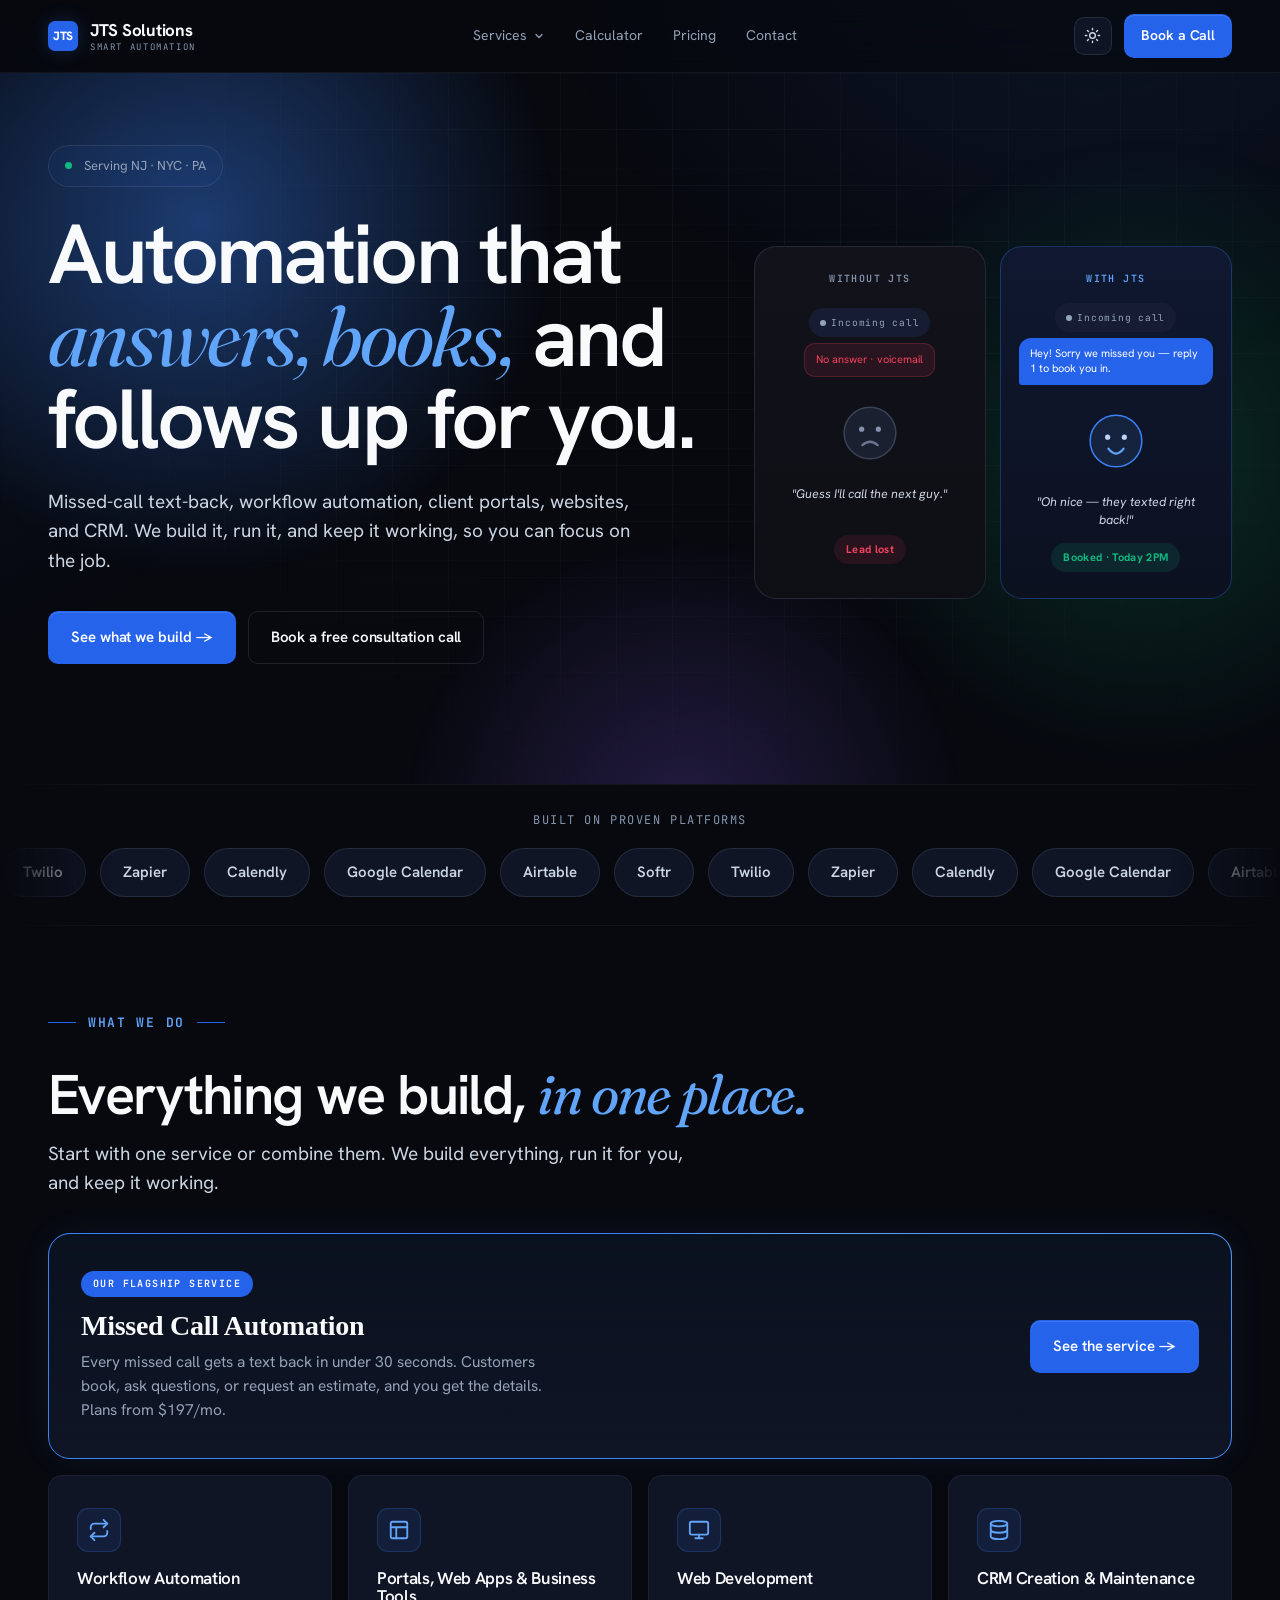
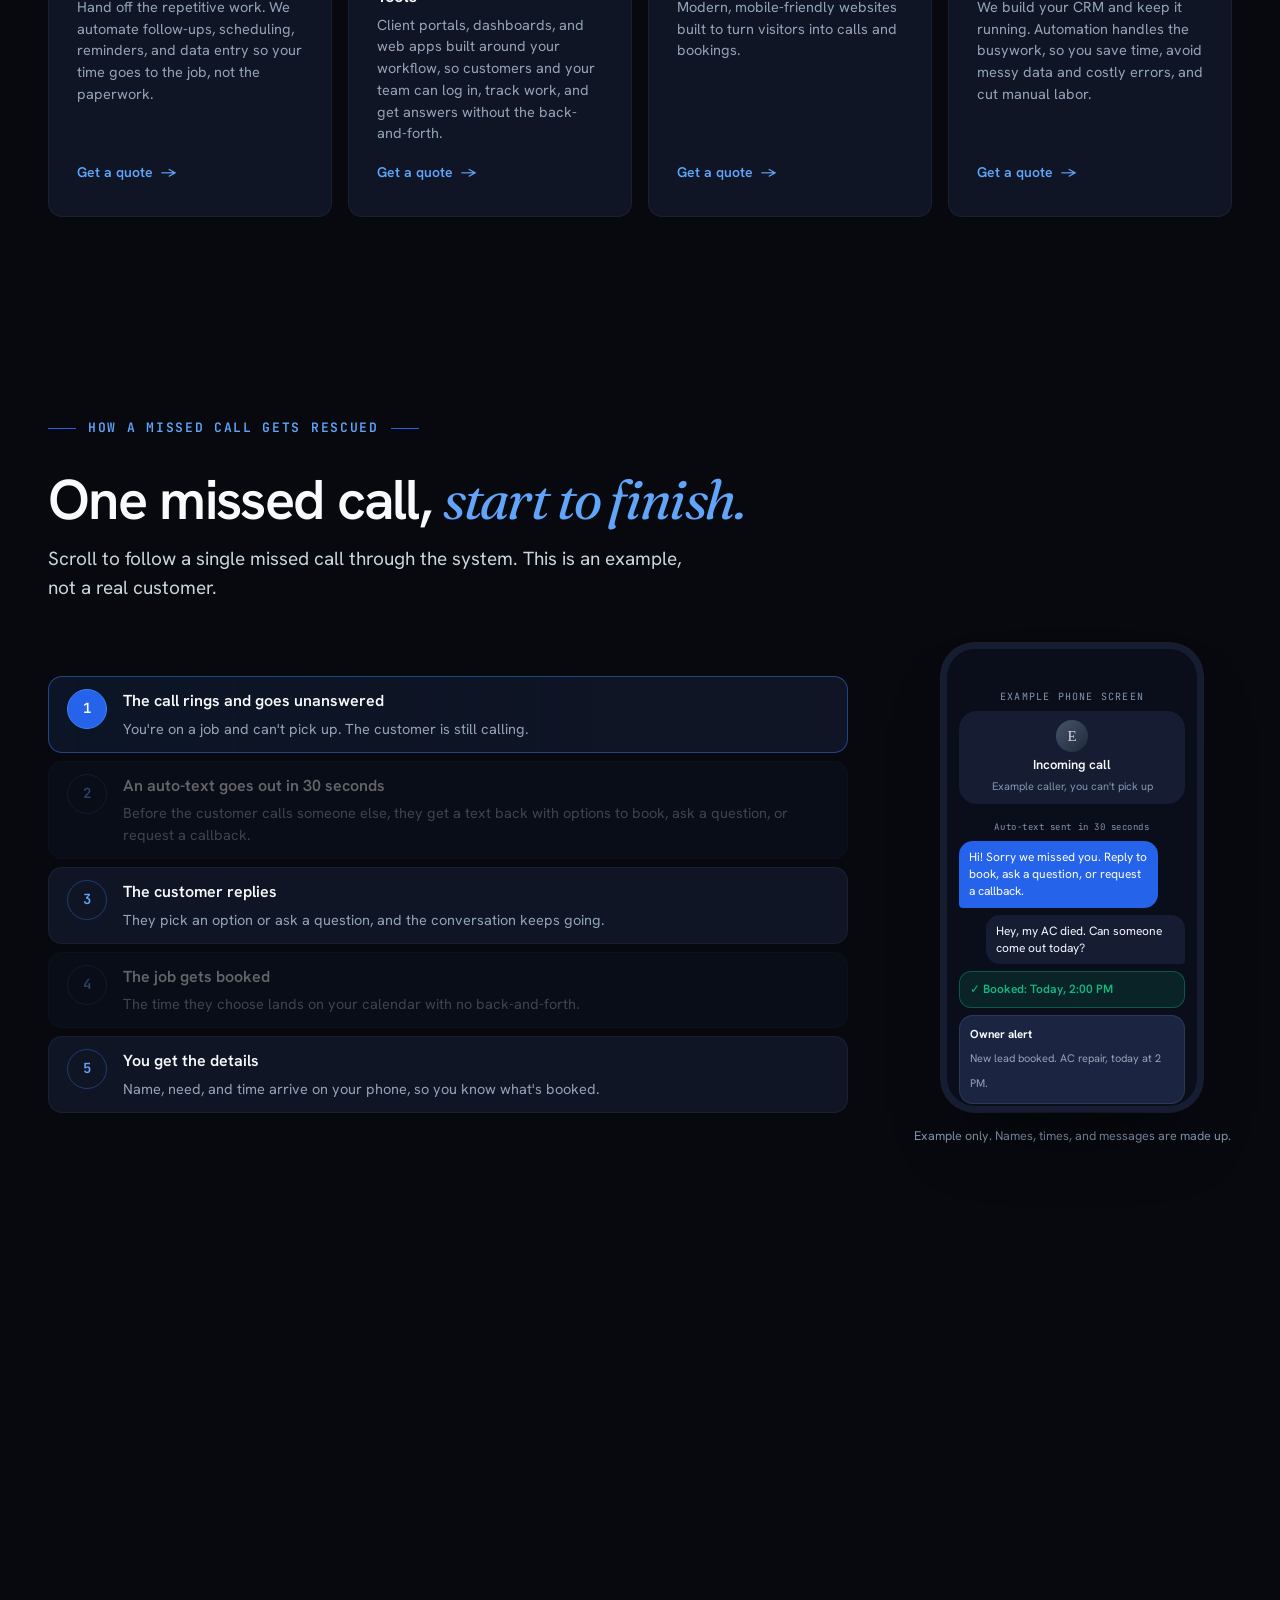
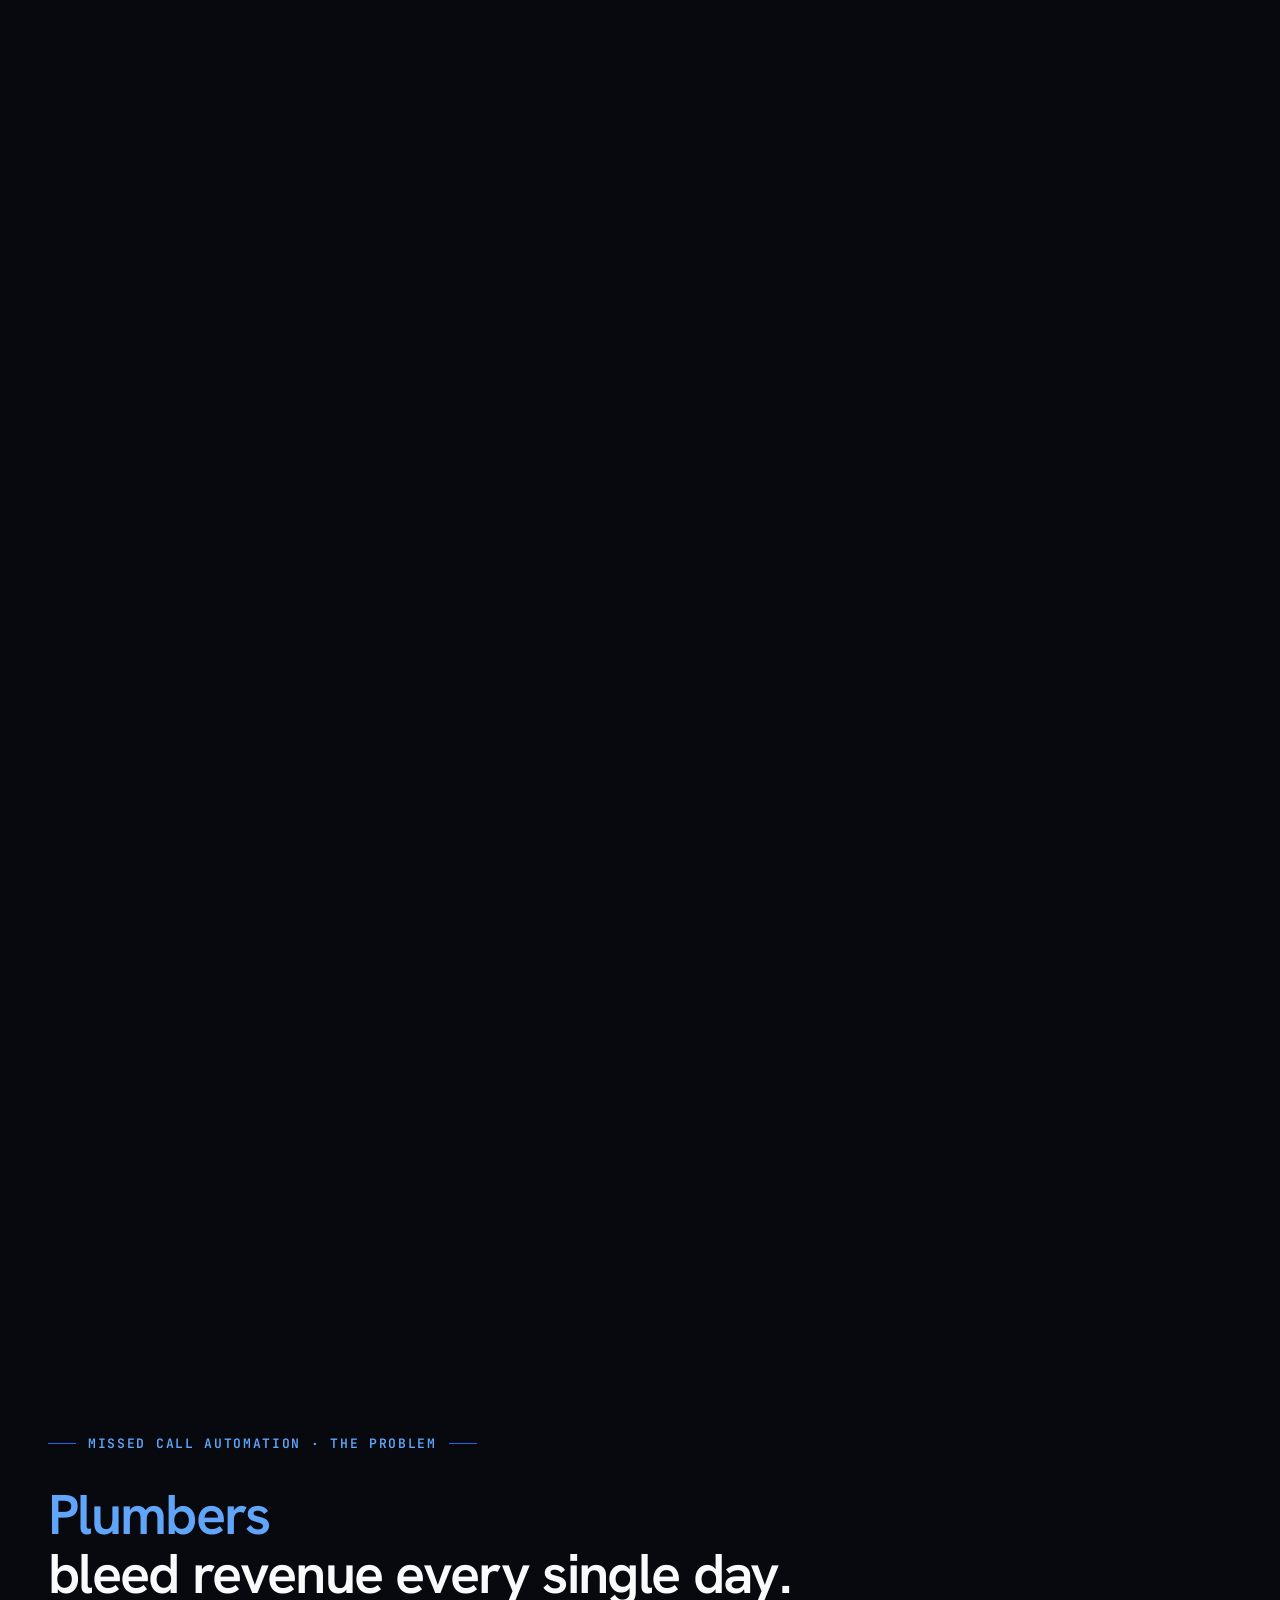
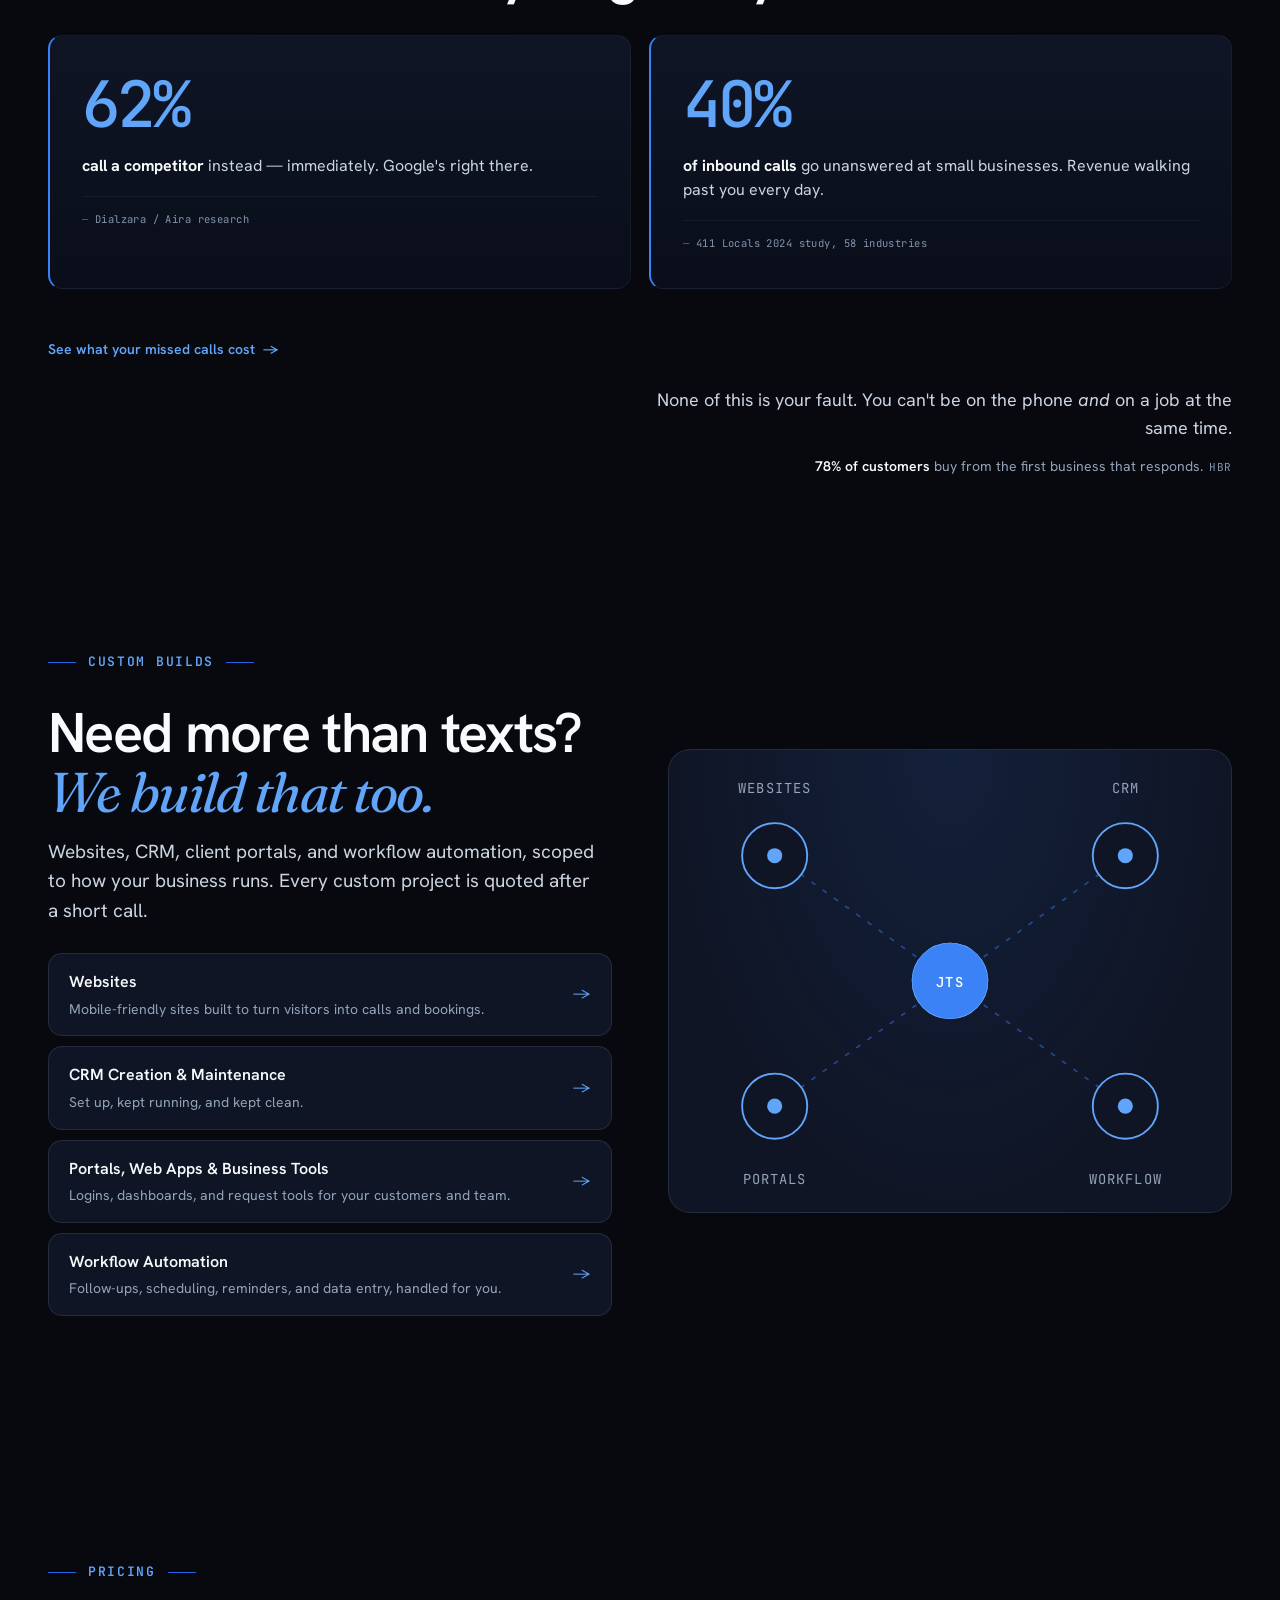
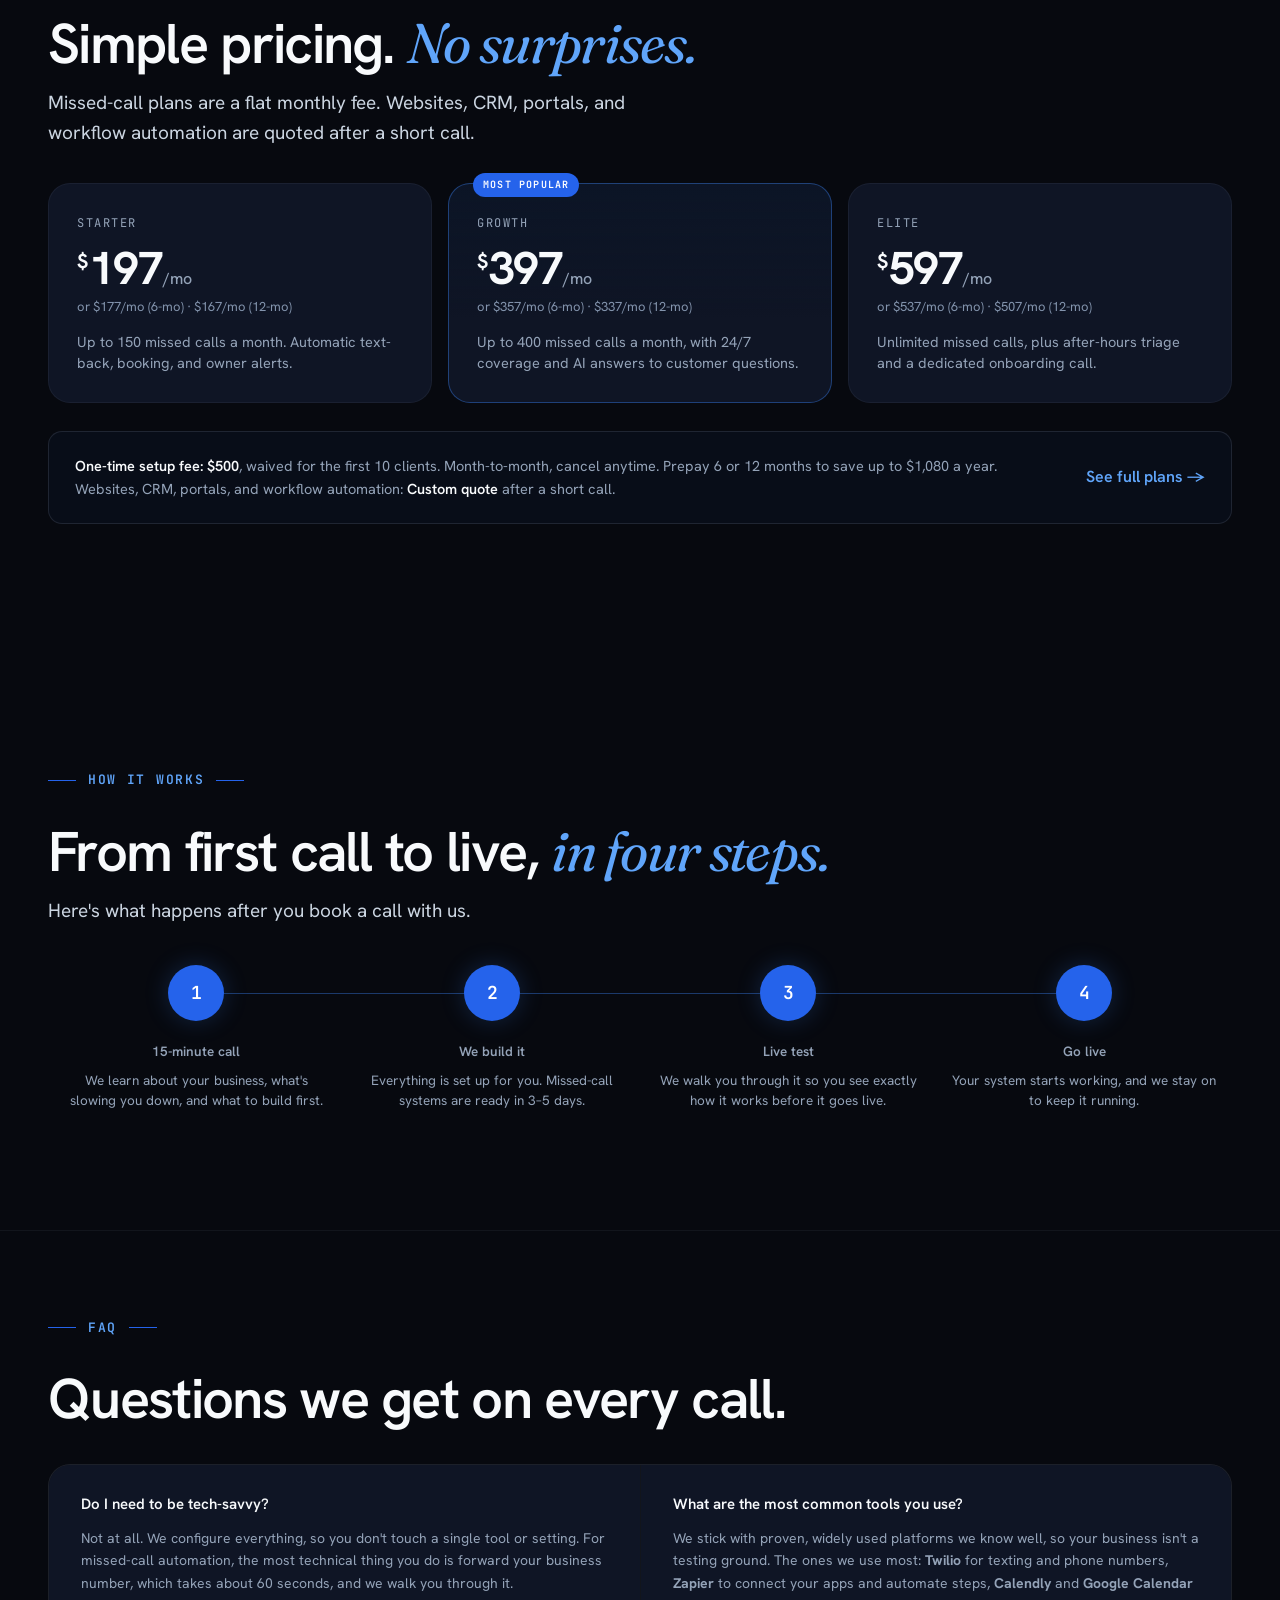
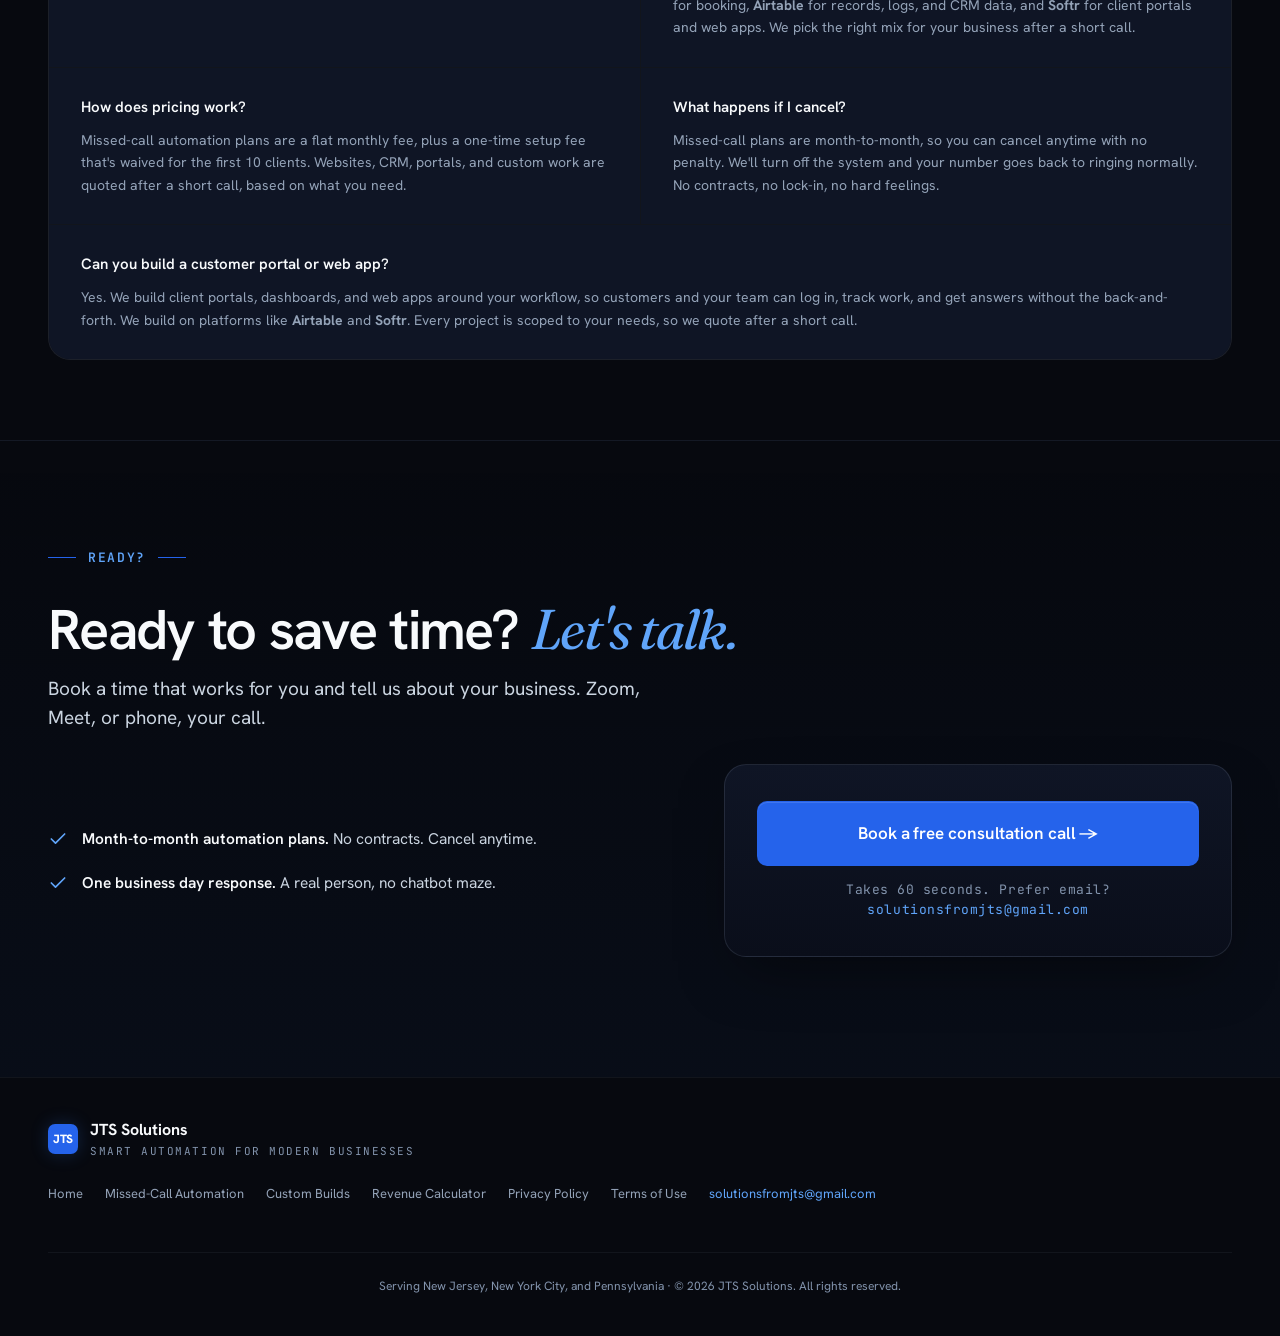
==== commit 0cb81fc6: "Add Privacy Policy and Terms of Use pages, footer links, sitemap Co-Authored-By: Claude Sonnet 5.5 <" ====
--- a/index.html
+++ b/index.html
@@ -456,6 +456,8 @@
       <a href="/missed-call-automation/">Missed-Call Automation</a>
       <a href="/custom-builds/">Custom Builds</a>
       <a href="/calculator/">Revenue Calculator</a>
+      <a href="/privacy/">Privacy Policy</a>
+      <a href="/terms/">Terms of Use</a>
       <a href="mailto:solutionsfromjts@gmail.com">solutionsfromjts@gmail.com</a>
     </nav>
     <div class="footer-copy">Serving New Jersey, New York City, and Pennsylvania · © 2026 JTS Solutions. All rights reserved.</div>
--- a/assets/site.css
+++ b/assets/site.css
@@ -3018,3 +3018,14 @@
 }
 
 :root[data-theme="light"] .sp-booked { color: #047857; }
+
+/* ---------- legal pages ---------- */
+.legal { padding: 140px 0 80px; }
+.legal-inner { max-width: 760px; }
+.legal h1 { font-family: var(--serif); font-size: clamp(2rem, 5vw, 3rem); line-height: 1.1; margin: 8px 0 8px; }
+.legal-date { color: var(--text-4); font-size: 14px; margin-bottom: 32px; }
+.legal h2 { font-size: 1.15rem; margin: 32px 0 8px; }
+.legal p, .legal li { color: var(--text-2); line-height: 1.7; }
+.legal ul { padding-left: 20px; margin: 8px 0; }
+.legal li { margin: 6px 0; }
+.legal a { color: var(--blue-bright); text-decoration: underline; }
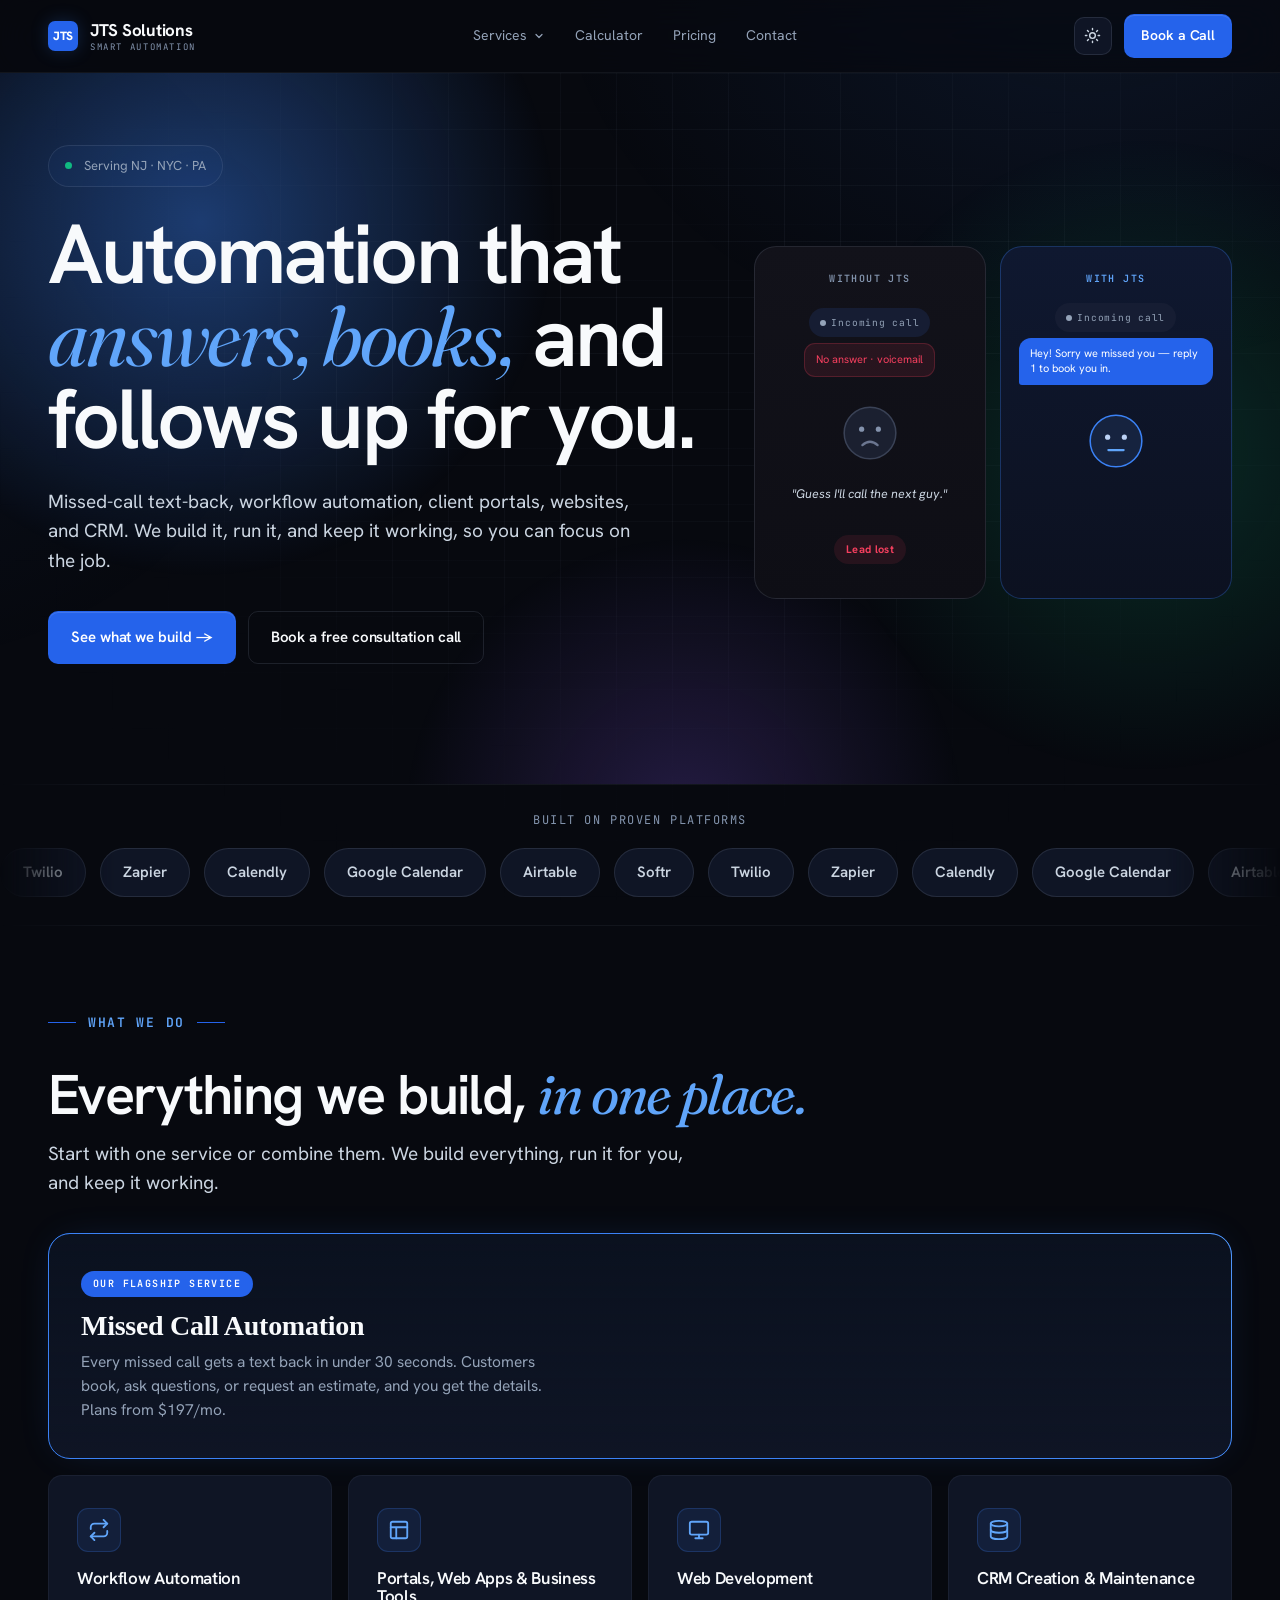
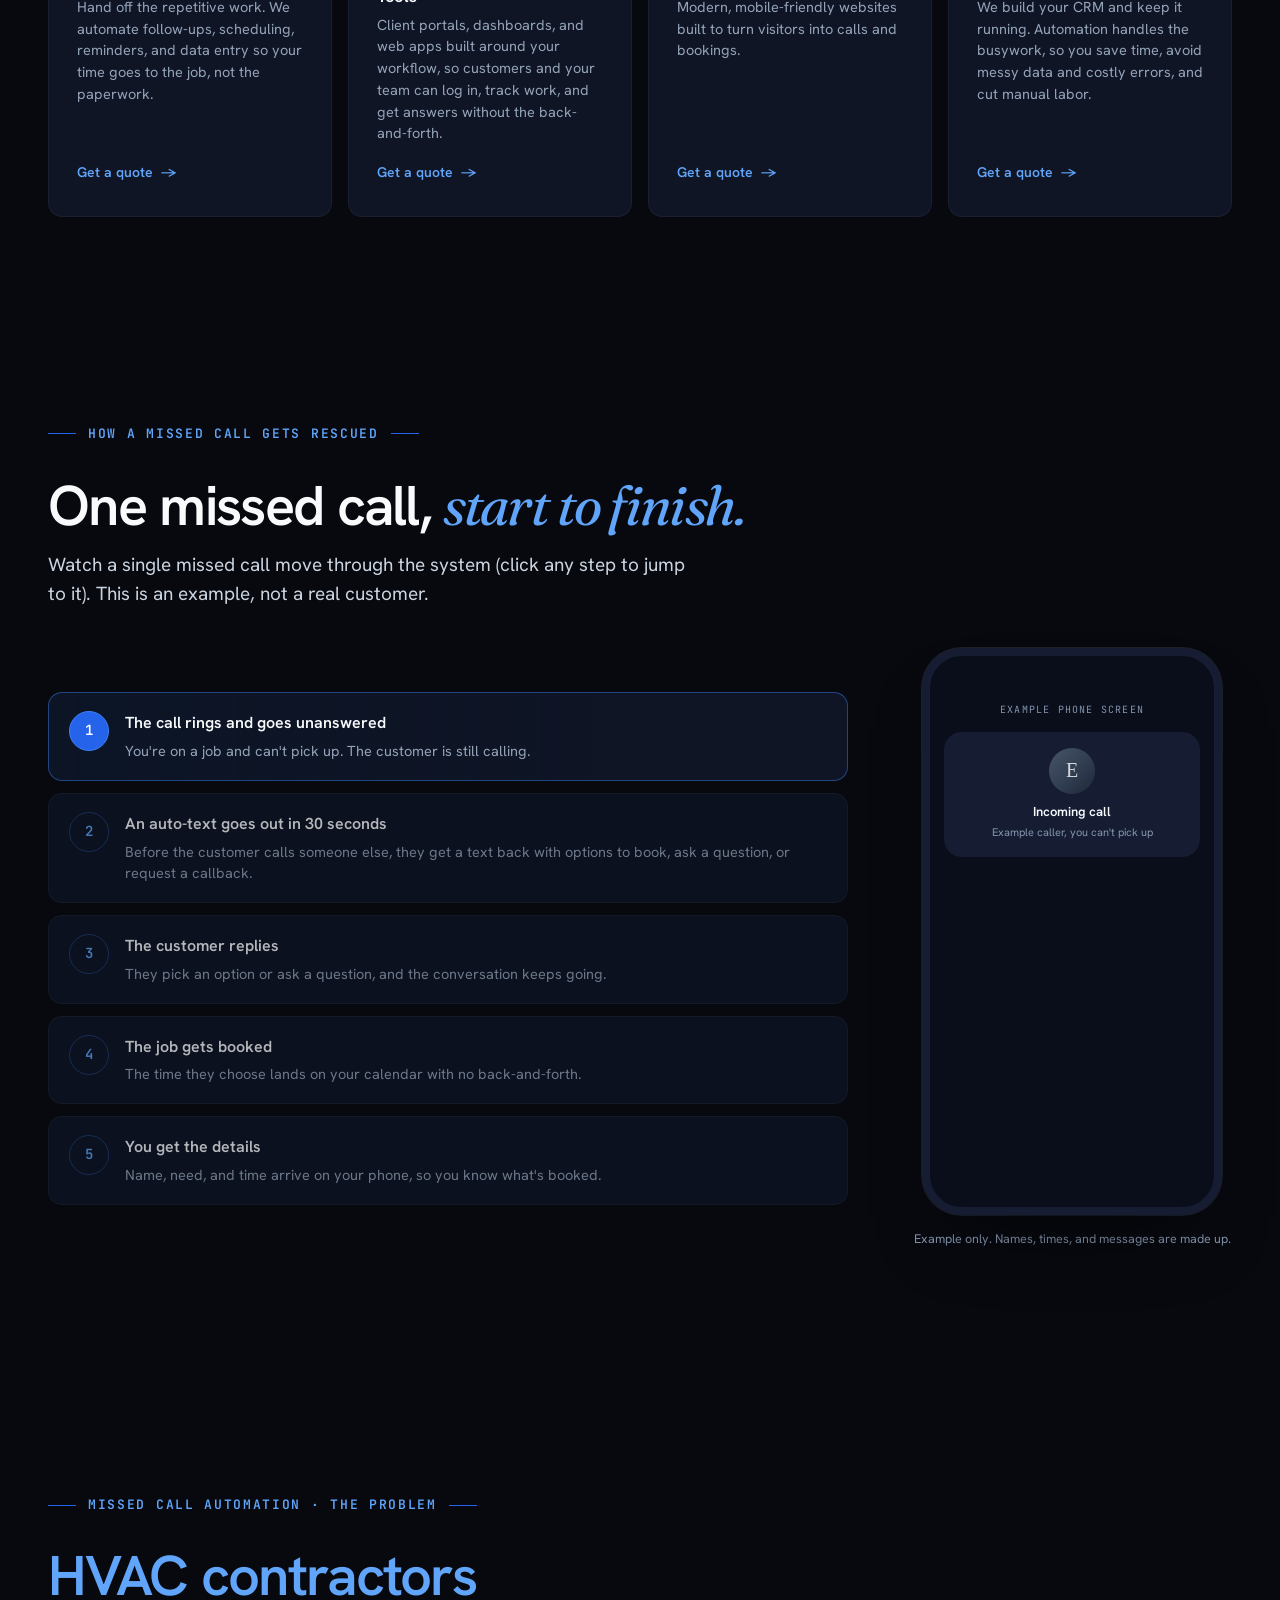
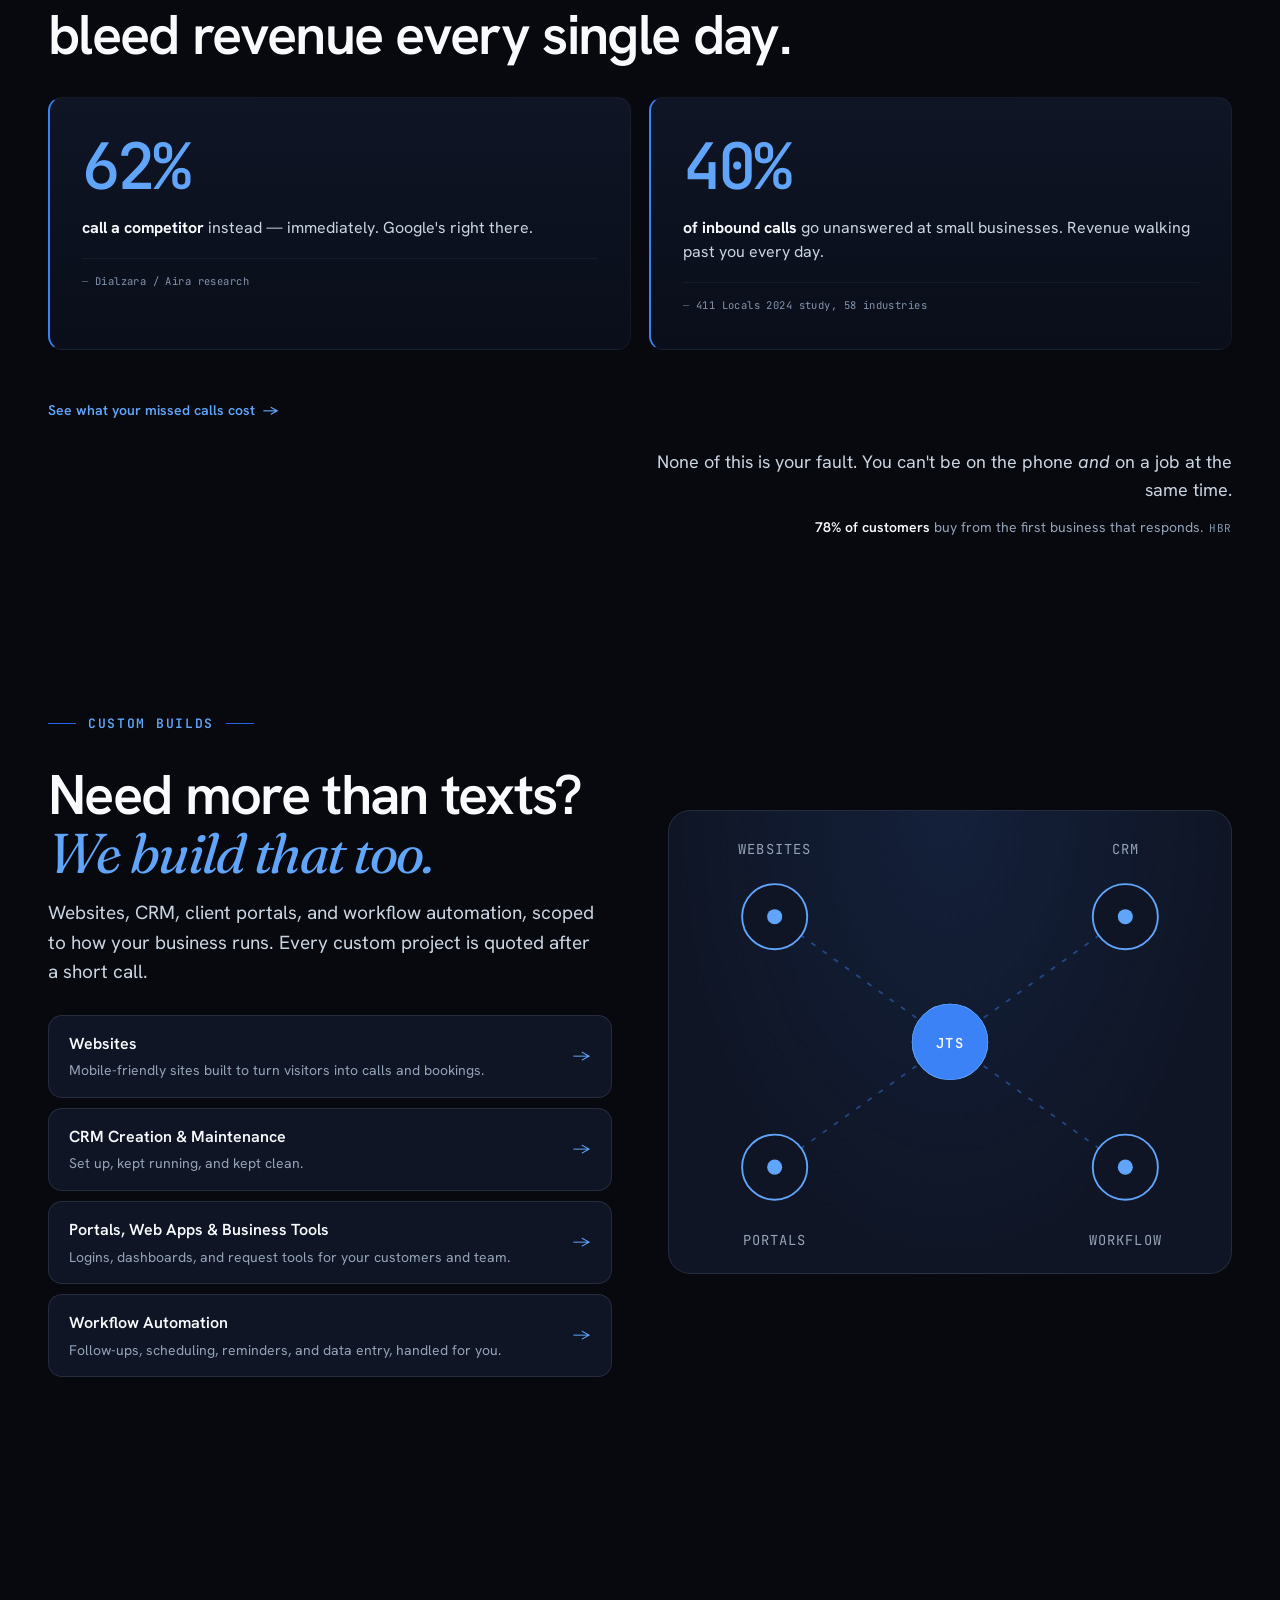
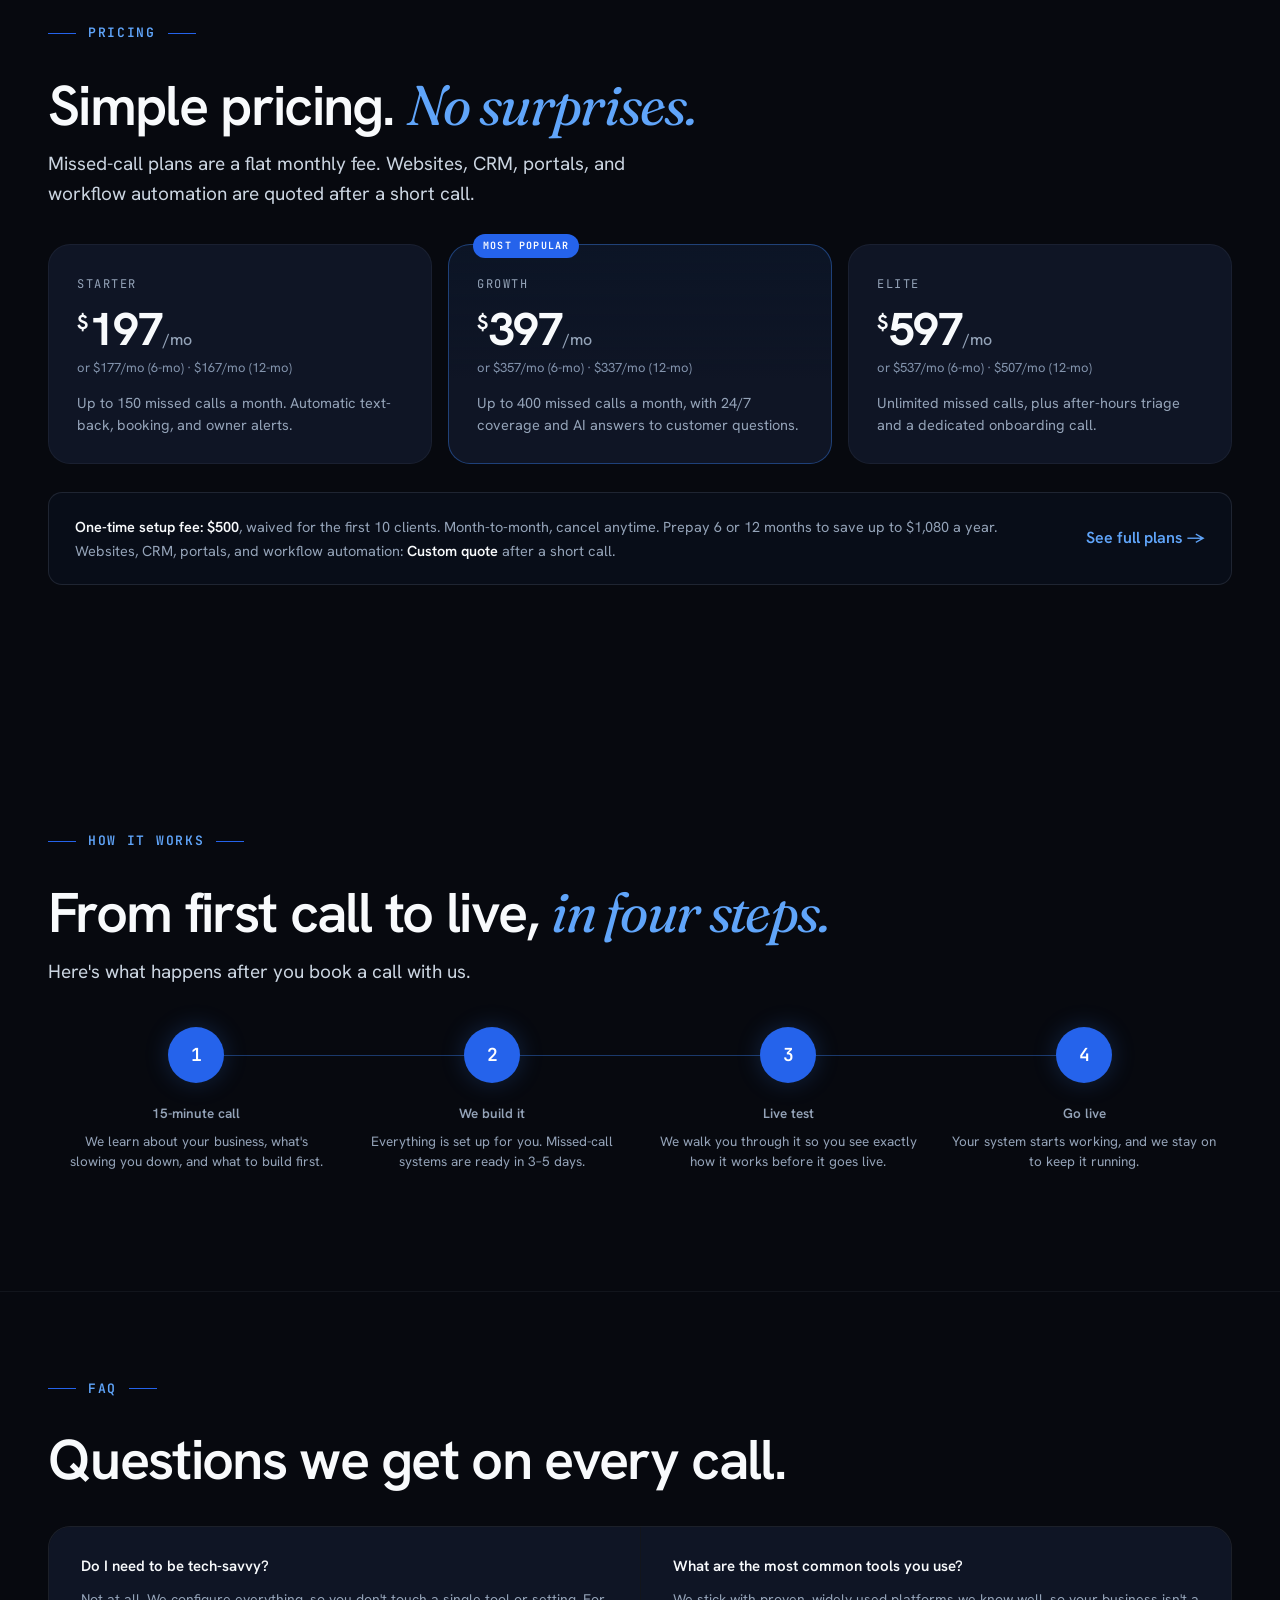
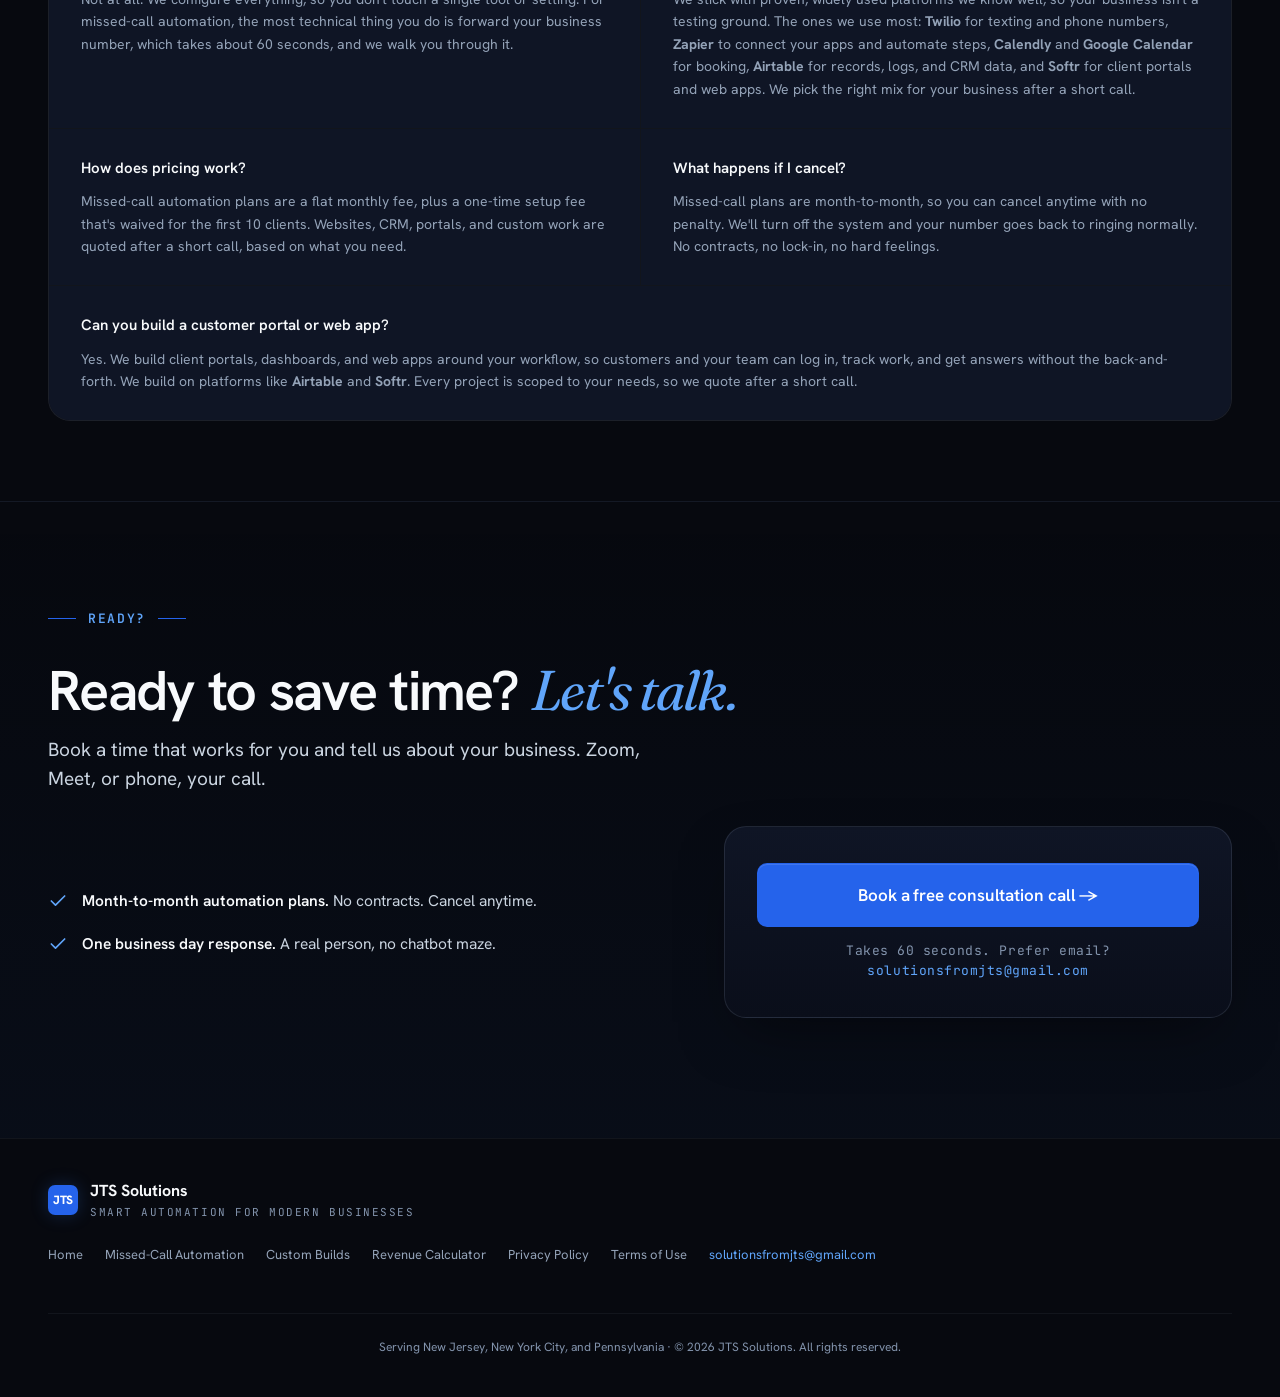
==== commit d30dc264: "Story: autoplay loop when in view, click steps to jump, drop scroll pinning Co-Authored-By: Claude S" ====
--- a/index.html
+++ b/index.html
@@ -244,7 +244,7 @@
     <div class="reveal">
       <div class="eyebrow">How a missed call gets rescued</div>
       <h2 id="story-title">One missed call, <span class="serif italic" style="color:var(--blue-bright);">start to finish.</span></h2>
-      <p class="lead muted" style="margin-top:14px;max-width:58ch;">Scroll to follow a single missed call through the system. This is an example, not a real customer.</p>
+      <p class="lead muted" style="margin-top:14px;max-width:58ch;">Watch a single missed call move through the system (click any step to jump to it). This is an example, not a real customer.</p>
     </div>
     <div class="story-layout">
       <ol class="story-steps">
--- a/assets/site.css
+++ b/assets/site.css
@@ -3029,3 +3029,13 @@
 .legal ul { padding-left: 20px; margin: 8px 0; }
 .legal li { margin: 6px 0; }
 .legal a { color: var(--blue-bright); text-decoration: underline; }
+
+/* ---------- story: autoplay loop (replaces scroll-pinning) ---------- */
+.story--auto .story-phone [data-from]:not(.is-on) { opacity: 0; translate: 0 10px; }
+.story--auto .story-step { opacity: 0.72; cursor: pointer; transition: opacity 300ms ease, border-color 300ms ease, background 300ms ease; }
+.story--auto .story-step.is-active {
+  opacity: 1;
+  border-color: rgba(59,130,246,0.45);
+  background: linear-gradient(90deg, rgba(59,130,246,0.10), var(--bg-2) 70%);
+}
+.story--auto .story-step.is-active .st-n { background: var(--blue-fill); color: #fff; border-color: var(--blue); }
